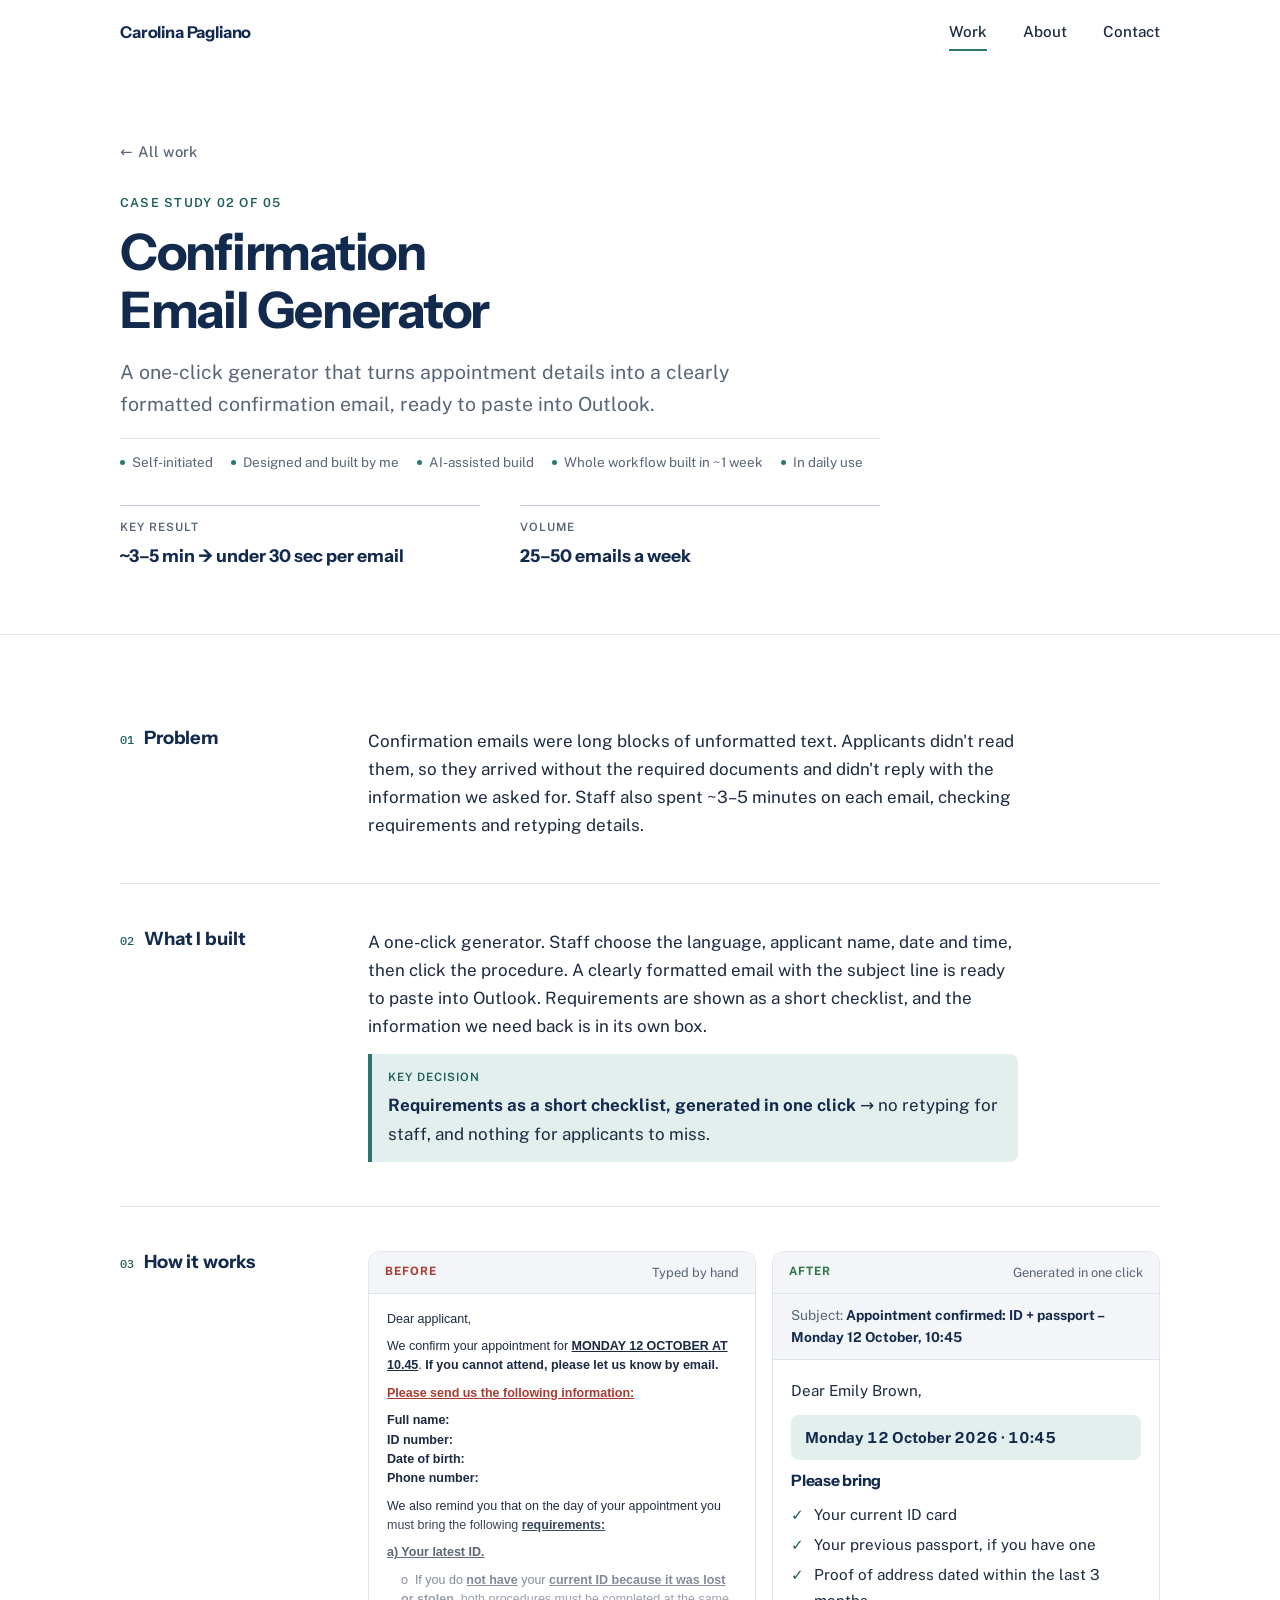
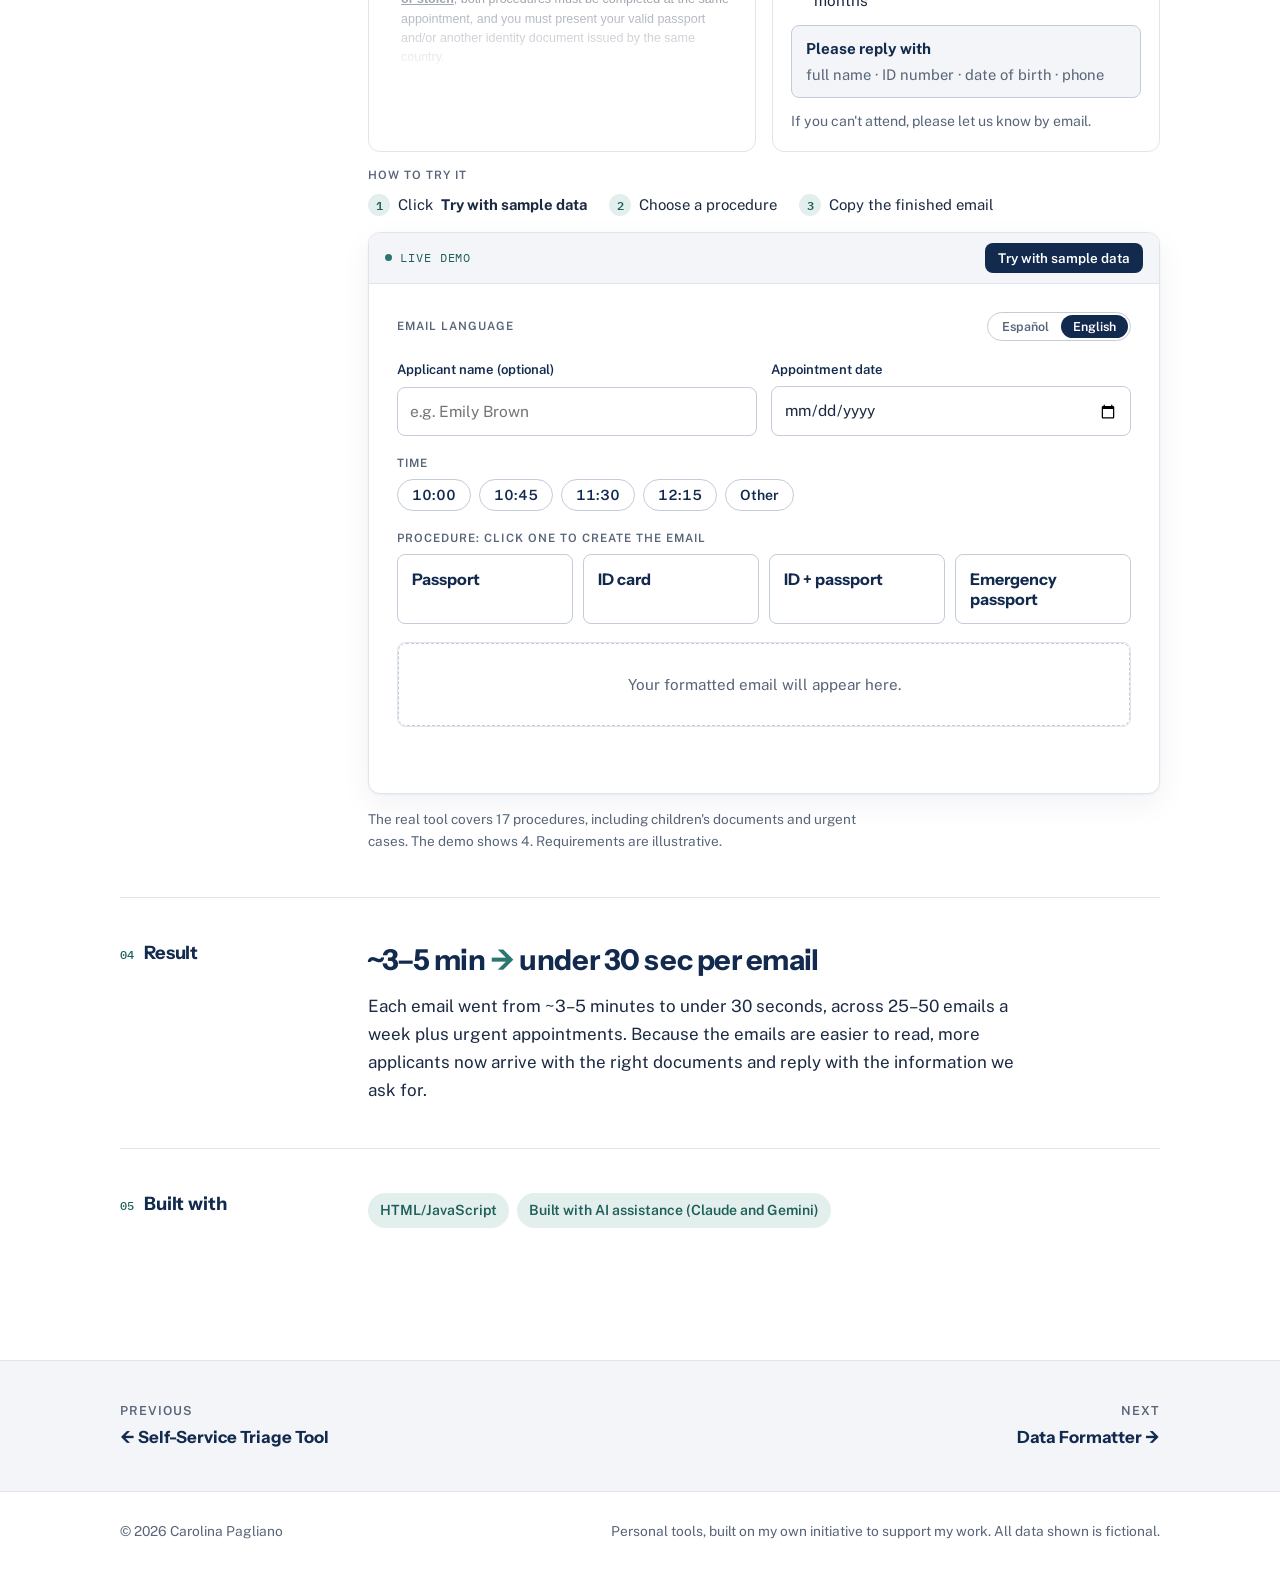
==== email-generator.html @ 5beaf4c2 "Add files via upload" ====
<!doctype html>
<html lang="en-GB">
<head>
<meta charset="utf-8">
<meta name="viewport" content="width=device-width, initial-scale=1, viewport-fit=cover">
<title>Confirmation Email Generator · Carolina Pagliano</title>
<meta name="description" content="A one-click generator that turns appointment details into a clearly formatted confirmation email, ready to paste into Outlook.">
<meta property="og:type" content="website">
<meta property="og:title" content="Confirmation Email Generator · Carolina Pagliano">
<meta property="og:description" content="A one-click generator that turns appointment details into a clearly formatted confirmation email, ready to paste into Outlook.">
<meta property="og:image" content="https://caritopagliano.github.io/images/og-banner.png">
<meta property="og:image:width" content="1200">
<meta property="og:image:height" content="630">
<meta property="og:url" content="https://caritopagliano.github.io/email-generator.html">
<meta name="twitter:card" content="summary_large_image">
<meta name="twitter:title" content="Confirmation Email Generator · Carolina Pagliano">
<meta name="twitter:description" content="A one-click generator that turns appointment details into a clearly formatted confirmation email, ready to paste into Outlook.">
<meta name="twitter:image" content="https://caritopagliano.github.io/images/og-banner.png">
<link rel="icon" type="image/png" href="images/favicon.png">
<link rel="apple-touch-icon" href="images/favicon.png">
<link rel="preconnect" href="https://fonts.googleapis.com">
<link rel="preconnect" href="https://fonts.gstatic.com" crossorigin>
<link rel="stylesheet" href="https://fonts.googleapis.com/css2?family=IBM+Plex+Mono:wght@400;500&family=Instrument+Sans:wght@500;600;700&family=Public+Sans:ital,wght@0,400;0,500;0,600;1,400&display=swap">
<link rel="stylesheet" href="styles.css">
</head>
<body data-page="case">
<a class="skip-link" href="#main">Skip to content</a>
<header class="site-header">
  <div class="wrap nav">
    <a class="brand" href="index.html#top"><span class="brand-full">Carolina Pagliano</span><span class="brand-short">C<span class="brand-mark">.</span>P</span></a>
    <nav class="nav-links" aria-label="Main">
      <a href="index.html#work" aria-current="page">Work</a>
      <a href="index.html#about">About</a>
      <a href="index.html#contact">Contact</a>
    </nav>
  </div>
</header>

<main id="main">
  <section class="cs-hero">
    <div class="wrap">
      <a class="back" href="index.html#work"><span aria-hidden="true">←</span> All work</a>
      <p class="eyebrow">Case study 02 of 05</p>
      <h1>Confirmation Email Generator</h1>
      <p class="lede">A one-click generator that turns appointment details into a clearly formatted confirmation email, ready to paste into Outlook.</p>
      <ul class="role-strip" aria-label="My role"><li>Self-initiated</li><li>Designed and built by me</li><li>AI-assisted build</li><li>Whole workflow built in ~1 week</li><li>In daily use</li></ul>
      <dl class="cs-meta">
        <div><dt>Key result</dt><dd>~3–5 min → under 30 sec per email</dd></div>
        <div><dt>Volume</dt><dd>25–50 emails a week</dd></div>
      </dl>
    </div>
  </section>

  <div class="wrap cs-body">
    <section class="cs-block">
      <h2><span class="n">01</span>Problem</h2>
      <div class="cs-content">
        <p>Confirmation emails were long blocks of unformatted text. Applicants didn't read them, so they arrived without the required documents and didn't reply with the information we asked for. Staff also spent ~3–5 minutes on each email, checking requirements and retyping details.</p>
      </div>
    </section>

    <section class="cs-block">
      <h2><span class="n">02</span>What I built</h2>
      <div class="cs-content">
        <p>A one-click generator. Staff choose the language, applicant name, date and time, then click the procedure. A clearly formatted email with the subject line is ready to paste into Outlook. Requirements are shown as a short checklist, and the information we need back is in its own box.</p>
        <div class="decision"><span class="decision-label">Key decision</span><p><strong>Requirements as a short checklist, generated in one click</strong> → no retyping for staff, and nothing for applicants to miss.</p></div>
      </div>
    </section>

    <section class="cs-block">
      <h2><span class="n">03</span>How it works</h2>
      <div class="cs-content">
        <div class="ba-grid" aria-label="Before and after comparison">
          <div class="ba ba-before">
            <div class="ba-head"><strong>Before</strong><span>Typed by hand</span></div>
            <div class="old-mail" aria-label="Example of the old email format">
              <p>Dear applicant,</p>
              <p>We confirm your appointment for <b><u>MONDAY 12 OCTOBER AT 10.45</u></b>. <b>If you cannot attend, please let us know by email.</b></p>
              <p class="red">Please send us the following information:</p>
              <p><b>Full name:</b><br><b>ID number:</b><br><b>Date of birth:</b><br><b>Phone number:</b></p>
              <p>We also remind you that on the day of your appointment you must bring the following <b><u>requirements:</u></b></p>
              <p><b><u>a) Your latest ID.</u></b></p>
              <p class="sub">o&nbsp; If you do <b><u>not have</u></b> your <b><u>current ID because it was lost or stolen</u></b>, both procedures must be completed at the same appointment, and you must present your valid passport and/or another identity document issued by the same country.</p>
              <p class="sub">o&nbsp; If you live in this area and your ID shows an address in another country, a <b>change of address</b> must also be completed on the same day, which requires proof of address dated within the last three months in your full name, such as a utility bill, bank statement or council tax letter.</p>
              <p><b><u>b) Your birth certificate</u></b>, original, in good condition and with all pages, together with any previous documents you may hold.</p>
            </div>
          </div>
          <div class="ba ba-after">
            <div class="ba-head"><strong>After</strong><span>Generated in one click</span></div>
            <div class="mail-subject">Subject: <strong>Appointment confirmed: ID + passport – Monday 12 October, 10:45</strong></div>
            <div class="mail-paper">
              <p>Dear Emily Brown,</p>
              <div class="mail-when">Monday 12 October 2026 · 10:45</div>
              <h4>Please bring</h4>
              <ul class="mail-check"><li>Your current ID card</li><li>Your previous passport, if you have one</li><li>Proof of address dated within the last 3 months</li></ul>
              <div class="mail-reply"><strong>Please reply with</strong><span>full name · ID number · date of birth · phone</span></div>
              <p class="mail-note">If you can't attend, please let us know by email.</p>
            </div>
          </div>
        </div>

        <div class="try">
          <span class="step-label">How to try it</span>
          <ol class="try-steps">
            <li>Click <strong>Try with sample data</strong></li>
            <li>Choose a procedure</li>
            <li>Copy the finished email</li>
          </ol>
        </div>
        <div class="demo">
          <div class="demo-bar">
            <span class="demo-tag">Live demo</span>
            <div class="demo-bar-actions">
              <button type="button" class="btn btn-primary btn-small pulse" id="eg-sample">Try with sample data</button>
              <button type="button" class="btn btn-secondary btn-small" id="eg-reset" hidden>Start over</button>
            </div>
          </div>
          <div class="demo-body">
            <div class="demo-top">
              <span class="step-label">Email language</span>
              <div class="seg" role="group" aria-label="Email language">
                <button type="button" data-lang="es" aria-pressed="false">Español</button>
                <button type="button" data-lang="en" aria-pressed="true">English</button>
              </div>
            </div>
            <div class="eg-grid">
              <div class="field"><label for="eg-name">Applicant name (optional)</label><input id="eg-name" type="text" autocomplete="off" placeholder="e.g. Emily Brown"></div>
              <div class="field"><label for="eg-date">Appointment date</label><input id="eg-date" type="date"></div>
            </div>
            <div class="field">
              <span class="step-label" id="eg-time-label">Time</span>
              <div class="chip-btns" role="group" aria-labelledby="eg-time-label" id="eg-times">
                <button type="button" class="chip-btn" data-time="10:00" aria-pressed="false">10:00</button>
                <button type="button" class="chip-btn" data-time="10:45" aria-pressed="false">10:45</button>
                <button type="button" class="chip-btn" data-time="11:30" aria-pressed="false">11:30</button>
                <button type="button" class="chip-btn" data-time="12:15" aria-pressed="false">12:15</button>
                <button type="button" class="chip-btn" data-time="other" aria-pressed="false">Other</button>
                <span class="time-other" id="eg-other-wrap" hidden><label class="visually-hidden" for="eg-other">Other time</label><input class="chip-btn" id="eg-other" type="time"></span>
              </div>
            </div>
            <div class="field">
              <span class="step-label">Procedure: click one to create the email</span>
              <div class="proc-grid" id="eg-procs"></div>
            </div>
            <div class="preview" id="eg-preview"></div>
            <p class="msg" id="eg-msg" aria-live="polite"></p>
          </div>
        </div>
        <p class="demo-note">The real tool covers 17 procedures, including children's documents and urgent cases. The demo shows 4. Requirements are illustrative.</p>
      </div>
    </section>

    <section class="cs-block">
      <h2><span class="n">04</span>Result</h2>
      <div class="cs-content">
        <p class="result-callout">~3–5 min <span class="arrow">→</span> under 30 sec per email</p>
        <p>Each email went from ~3–5 minutes to under 30 seconds, across 25–50 emails a week plus urgent appointments. Because the emails are easier to read, more applicants now arrive with the right documents and reply with the information we ask for.</p>
      </div>
    </section>

    <section class="cs-block">
      <h2><span class="n">05</span>Built with</h2>
      <div class="cs-content">
        <ul class="chips"><li class="chip">HTML/JavaScript</li><li class="chip">Built with AI assistance (Claude and Gemini)</li></ul>
      </div>
    </section>
  </div>
</main>

<nav class="cs-pager" aria-label="Case studies">
  <div class="wrap">
    <a class="prev" href="triage.html"><span>Previous</span><strong>← Self-Service Triage Tool</strong></a>
    <a class="next" href="formatter.html"><span>Next</span><strong>Data Formatter →</strong></a>
  </div>
</nav>

<footer class="site-footer">
  <div class="wrap">
    <span>© <span id="year">2026</span> Carolina Pagliano</span>
    <span>Personal tools, built on my own initiative to support my work. All data shown is fictional.</span>
  </div>
</footer>

<script src="site.js"></script>
<script>
(function () {
  // All requirements are illustrative.
  var TEXT = {
    en: {
      locale: 'en-GB', copy: 'Copy email', copied: 'Copied ✓', subjectLabel: 'Subject',
      subject: 'Appointment confirmed', dear: 'Dear', applicant: 'applicant', comma: ',',
      confirmed: 'Your appointment is confirmed:', bring: 'Please bring',
      reply: 'Please reply with', replyItems: 'full name · ID number · date of birth · phone',
      cant: "If you can't attend, please let us know by email.",
      sign: 'Kind regards,\nDocument Services Team', time: '[choose a time]', date: '[choose a date]',
      procs: {
        passport: { name: 'Passport', reqs: ['Your current ID card', 'Your previous passport, if you have one', 'This email, printed or on your phone'] },
        id: { name: 'ID card', reqs: ['Your current ID card, or your birth certificate if this is your first ID', 'Proof of address dated within the last 3 months', 'This email, printed or on your phone'] },
        both: { name: 'ID + passport', reqs: ['Your current ID card', 'Your previous passport, if you have one', 'Proof of address dated within the last 3 months', 'This email, printed or on your phone'] },
        emergency: { name: 'Emergency passport', reqs: ['Proof of travel, such as a flight booking', 'Your ID card or any other photo ID', 'A loss or theft report, if your passport was lost or stolen', 'This email, printed or on your phone'] }
      }
    },
    es: {
      locale: 'es-ES', copy: 'Copiar correo', copied: 'Copiado ✓', subjectLabel: 'Asunto',
      subject: 'Turno confirmado', dear: 'Estimado/a', applicant: 'solicitante', comma: ':',
      confirmed: 'Su turno está confirmado:', bring: 'Por favor, traiga',
      reply: 'Por favor, responda con', replyItems: 'nombre completo · número de documento · fecha de nacimiento · teléfono',
      cant: 'Si no puede asistir, avísenos por correo electrónico.',
      sign: 'Saludos cordiales,\nEquipo de Documentación', time: '[elija una hora]', date: '[elija una fecha]',
      procs: {
        passport: { name: 'Pasaporte', reqs: ['Su tarjeta de identidad actual', 'Su pasaporte anterior, si lo tiene', 'Este correo, impreso o en el teléfono'] },
        id: { name: 'Tarjeta de identidad', reqs: ['Su tarjeta de identidad actual, o su partida de nacimiento si es su primer documento', 'Un comprobante de domicilio de los últimos 3 meses', 'Este correo, impreso o en el teléfono'] },
        both: { name: 'Tarjeta de identidad + pasaporte', reqs: ['Su tarjeta de identidad actual', 'Su pasaporte anterior, si lo tiene', 'Un comprobante de domicilio de los últimos 3 meses', 'Este correo, impreso o en el teléfono'] },
        emergency: { name: 'Pasaporte de emergencia', reqs: ['Un comprobante de viaje, como la reserva del vuelo', 'Su tarjeta de identidad u otro documento con foto', 'Una denuncia de pérdida o robo, si su pasaporte se perdió o fue robado', 'Este correo, impreso o en el teléfono'] }
      }
    }
  };
  var ORDER = ['passport', 'id', 'both', 'emergency'];

  var state = { lang: 'en', time: null, proc: null };
  function $(id) { return document.getElementById(id); }
  var nameEl = $('eg-name'), dateEl = $('eg-date'), otherWrap = $('eg-other-wrap'), otherEl = $('eg-other');
  var procsEl = $('eg-procs'), preview = $('eg-preview'), msg = $('eg-msg');
  var sampleBtn = $('eg-sample'), resetBtn = $('eg-reset');

  function esc(s) { return String(s).replace(/[&<>"]/g, function (c) { return { '&': '&amp;', '<': '&lt;', '>': '&gt;', '"': '&quot;' }[c]; }); }
  function cap(s) { return s.charAt(0).toUpperCase() + s.slice(1); }
  function nextWeekday() {
    var d = new Date();
    d.setDate(d.getDate() + 7);
    while (d.getDay() === 0 || d.getDay() === 6) d.setDate(d.getDate() + 1);
    return d.getFullYear() + '-' + String(d.getMonth() + 1).padStart(2, '0') + '-' + String(d.getDate()).padStart(2, '0');
  }

  function parts() {
    var t = TEXT[state.lang];
    var p = t.procs[state.proc];
    var name = nameEl.value.trim().replace(/\s+/g, ' ') || t.applicant;
    var dt = dateEl.value ? new Date(dateEl.value + 'T12:00:00') : null;
    var okDate = dt && !isNaN(dt);
    var time = state.time === 'other' ? otherEl.value : state.time;
    return {
      t: t, p: p, name: name,
      shortDate: okDate ? cap(dt.toLocaleDateString(t.locale, { weekday: 'long', day: 'numeric', month: 'long' })) : null,
      longDate: okDate ? cap(dt.toLocaleDateString(t.locale, { weekday: 'long', day: 'numeric', month: 'long', year: 'numeric' })) : null,
      time: time || null
    };
  }
  // Missing values: highlighted in the preview, plain text in the copy
  function val(v, placeholder, html) { return v ? (html ? esc(v) : v) : (html ? '<mark class="ph-mark">' + esc(placeholder) + '</mark>' : placeholder); }

  function renderProcs() {
    var t = TEXT[state.lang];
    procsEl.innerHTML = ORDER.map(function (k) {
      return '<button type="button" class="proc-btn' + (k === state.proc ? ' is-active' : '') + '" data-proc="' + k + '" aria-pressed="' + (k === state.proc) + '">' +
        '<strong>' + esc(t.procs[k].name) + '</strong></button>';
    }).join('');
  }

  function renderPreview() {
    if (!state.proc) {
      preview.innerHTML = '<div class="empty-state">Your formatted email will appear here.</div>';
      preview.classList.add('is-empty');
      return;
    }
    preview.classList.remove('is-empty');
    var x = parts(), t = x.t;
    preview.innerHTML =
      '<div class="mail-subject toolbar"><span>' + t.subjectLabel + ': <strong>' + esc(t.subject + ': ' + x.p.name + ' – ') + val(x.shortDate, t.date, true) + ', ' + val(x.time, t.time, true) + '</strong></span>' +
        '<button type="button" class="btn btn-primary btn-small" id="eg-copy">' + esc(t.copy) + '</button></div>' +
      '<div class="mail-paper">' +
        '<p>' + esc(t.dear + ' ' + x.name + t.comma) + '</p>' +
        '<p>' + esc(t.confirmed) + '</p>' +
        '<div class="mail-when">' + val(x.longDate, t.date, true) + ' · ' + val(x.time, t.time, true) + '</div>' +
        '<h4>' + esc(t.bring) + '</h4>' +
        '<ul class="mail-check">' + x.p.reqs.map(function (r) { return '<li>' + esc(r) + '</li>'; }).join('') + '</ul>' +
        '<div class="mail-reply"><strong>' + esc(t.reply) + '</strong><span>' + esc(t.replyItems) + '</span></div>' +
        '<p class="mail-note">' + esc(t.cant) + '</p>' +
        '<p class="mail-sign">' + esc(t.sign) + '</p>' +
      '</div>';
  }

  // Formatted version for pasting into Outlook (inline styles), plus a plain-text fallback
  function emailHtml() {
    var x = parts(), t = x.t;
    var when = val(x.longDate, t.date) + ' · ' + val(x.time, t.time);
    return '<div style="font-family:Calibri,Arial,sans-serif;font-size:11pt;color:#1b2a42">' +
      '<p><b>' + t.subjectLabel + ':</b> ' + esc(t.subject + ': ' + x.p.name + ' – ' + val(x.shortDate, t.date) + ', ' + val(x.time, t.time)) + '</p>' +
      '<p>' + esc(t.dear + ' ' + x.name + t.comma) + '</p><p>' + esc(t.confirmed) + '</p>' +
      '<p style="background:#e3efed;padding:8px 12px;font-weight:bold;font-size:12pt">' + esc(when) + '</p>' +
      '<p style="font-weight:bold;margin-bottom:4px">' + esc(t.bring) + '</p>' +
      '<ul style="margin-top:0">' + x.p.reqs.map(function (r) { return '<li>' + esc(r) + '</li>'; }).join('') + '</ul>' +
      '<p style="border:1px solid #c3ccd8;background:#f3f5f8;padding:8px 12px"><b>' + esc(t.reply) + ':</b><br>' + esc(t.replyItems) + '</p>' +
      '<p style="color:#586579">' + esc(t.cant) + '</p>' +
      '<p>' + esc(t.sign).replace('\n', '<br>') + '</p></div>';
  }
  function emailText() {
    var x = parts(), t = x.t;
    return t.subjectLabel + ': ' + t.subject + ': ' + x.p.name + ' – ' + val(x.shortDate, t.date) + ', ' + val(x.time, t.time) + '\n\n' +
      t.dear + ' ' + x.name + t.comma + '\n\n' + t.confirmed + '\n' + val(x.longDate, t.date) + ' · ' + val(x.time, t.time) + '\n\n' +
      t.bring + ':\n' + x.p.reqs.map(function (r) { return '- ' + r; }).join('\n') + '\n\n' +
      t.reply + ': ' + t.replyItems + '\n\n' + t.cant + '\n\n' + t.sign;
  }

  function copyEmail(btn) {
    var t = TEXT[state.lang];
    btn.dataset.label = t.copy;
    function done() {
      btn.textContent = t.copied;
      clearTimeout(btn._t);
      btn._t = setTimeout(function () { btn.textContent = t.copy; }, 2000);
    }
    var text = emailText();
    if (window.ClipboardItem && navigator.clipboard && navigator.clipboard.write) {
      var item = new ClipboardItem({
        'text/html': new Blob([emailHtml()], { type: 'text/html' }),
        'text/plain': new Blob([text], { type: 'text/plain' })
      });
      navigator.clipboard.write([item]).then(done, function () { window.copyText(text, btn, t.copied); });
    } else {
      window.copyText(text, btn, t.copied);
    }
    msg.textContent = 'Email copied. Paste it into a new email in Outlook.';
  }

  function changed() {
    var dirty = !!(nameEl.value || dateEl.value || state.time || state.proc);
    resetBtn.hidden = !dirty;
  }

  function stopPulse() { sampleBtn.classList.remove('pulse'); }

  procsEl.addEventListener('click', function (e) {
    var b = e.target.closest('.proc-btn');
    if (!b) return;
    state.proc = b.dataset.proc;
    renderProcs();
    renderPreview();
    window.flash(preview);
    var missing = !dateEl.value || !(state.time === 'other' ? otherEl.value : state.time);
    msg.textContent = 'Email created for ' + TEXT.en.procs[state.proc].name + '.' +
      (missing ? ' Choose a date and time to fill the highlighted gaps.' : ' Click Copy email to paste it into Outlook.');
    changed();
  });

  preview.addEventListener('click', function (e) {
    if (e.target.id === 'eg-copy') copyEmail(e.target);
  });

  $('eg-times').addEventListener('click', function (e) {
    var b = e.target.closest('[data-time]');
    if (!b) return;
    state.time = b.dataset.time;
    document.querySelectorAll('[data-time]').forEach(function (x) { x.setAttribute('aria-pressed', String(x === b)); });
    otherWrap.hidden = state.time !== 'other';
    if (state.time === 'other') otherEl.focus();
    renderPreview();
    changed();
  });

  document.querySelectorAll('[data-lang]').forEach(function (b) {
    b.addEventListener('click', function () {
      state.lang = b.dataset.lang;
      document.querySelectorAll('[data-lang]').forEach(function (x) { x.setAttribute('aria-pressed', String(x === b)); });
      preview.setAttribute('lang', state.lang === 'es' ? 'es' : 'en-GB');
      renderProcs();
      renderPreview();
      if (state.proc) window.flash(preview);
    });
  });

  [nameEl, dateEl, otherEl].forEach(function (el) { el.addEventListener('input', function () { renderPreview(); changed(); }); });

  sampleBtn.addEventListener('click', function () {
    stopPulse();
    nameEl.value = 'Emily Brown';
    dateEl.value = nextWeekday();
    state.time = '10:45';
    otherWrap.hidden = true;
    document.querySelectorAll('[data-time]').forEach(function (x) { x.setAttribute('aria-pressed', String(x.dataset.time === '10:45')); });
    state.proc = 'both';
    renderProcs();
    renderPreview();
    window.flash(preview);
    msg.textContent = 'Sample loaded: Emily Brown, ID + passport. Try another procedure, or click Copy email.';
    changed();
  });

  resetBtn.addEventListener('click', function () {
    nameEl.value = '';
    dateEl.value = '';
    otherEl.value = '';
    otherWrap.hidden = true;
    state.time = null;
    state.proc = null;
    document.querySelectorAll('[data-time]').forEach(function (x) { x.setAttribute('aria-pressed', 'false'); });
    renderProcs();
    renderPreview();
    msg.textContent = 'Cleared. Click Try with sample data to start again.';
    changed();
    sampleBtn.focus();
  });

  renderProcs();
  renderPreview();
})();
</script>
</body>
</html>
---- styles.css ----
/* Layout: one centred column (max 1120px), left-aligned type, sections alternate white and soft-grey bands;
   case studies use a narrow label column beside a content column. */
:root {
  --navy: #132a4f;
  --ink: #1b2a42;
  --muted: #586579;
  --bg: #ffffff;
  --bg-soft: #f3f5f8;
  --surface: #ffffff;
  --line: #e0e5ec;
  --line-strong: #c3ccd8;
  --teal: #2b7671;
  --teal-strong: #1f5f5b;
  --teal-soft: #e3efed;
  --heading: #132a4f;
  --header-bg: rgba(255, 255, 255, 0.9);
  --ph-stripe: #e4e8ee;
  --btn-bg: #132a4f;
  --btn-fg: #ffffff;
  --btn-hover: #0b1c38;
  --band-bg: #132a4f;
  --band-fg: #ffffff;
  --band-muted: #bcc7d8;
  --band-line: rgba(255, 255, 255, 0.2);
  --band-btn-bg: #ffffff;
  --band-btn-fg: #132a4f;
  --ok: #2c7548;
  --ok-soft: #e3f1e8;
  --warn: #93600f;
  --warn-soft: #faefd9;
  --bad: #a83a30;
  --bad-soft: #f8e2df;
  --shadow-c: 19 42 79;
  --shadow: 0 1px 2px rgb(var(--shadow-c) / 0.05), 0 10px 30px rgb(var(--shadow-c) / 0.06);
  --shadow-hover: 0 2px 4px rgb(var(--shadow-c) / 0.07), 0 18px 40px rgb(var(--shadow-c) / 0.12);

  --font-display: "Instrument Sans", "Segoe UI", system-ui, -apple-system, sans-serif;
  --font-body: "Public Sans", "Segoe UI", system-ui, -apple-system, sans-serif;
  --font-mono: "IBM Plex Mono", ui-monospace, "Cascadia Mono", Consolas, monospace;

  --radius: 12px;
  --radius-sm: 8px;
  --maxw: 1120px;
  --gutter: clamp(16px, 4vw, 40px);
  --header-h: 64px;
}

@media (prefers-color-scheme: dark) {
  :root:not([data-theme="light"]) {
    --navy: #0d1626;
    --ink: #dfe6ef;
    --muted: #9ba8bb;
    --bg: #0d1626;
    --bg-soft: #111d31;
    --surface: #15233a;
    --line: #24344d;
    --line-strong: #364963;
    --teal: #62b1a9;
    --teal-strong: #80c6be;
    --teal-soft: #163230;
    --heading: #f1f4f9;
    --header-bg: rgba(13, 22, 38, 0.88);
    --ph-stripe: #1b2a42;
    --btn-bg: #e6ecf3;
    --btn-fg: #0d1626;
    --btn-hover: #ffffff;
    --band-bg: #15233a;
    --band-fg: #f1f4f9;
    --band-muted: #a7b3c5;
    --band-line: rgba(255, 255, 255, 0.16);
    --band-btn-bg: #f1f4f9;
    --band-btn-fg: #0d1626;
    --ok: #63c48a;
    --ok-soft: #163326;
    --warn: #e3a94f;
    --warn-soft: #382a13;
    --bad: #ee8378;
    --bad-soft: #3b1c19;
    --shadow-c: 0 0 0;
    color-scheme: dark;
  }
}
:root[data-theme="dark"] {
  --navy: #0d1626;
  --ink: #dfe6ef;
  --muted: #9ba8bb;
  --bg: #0d1626;
  --bg-soft: #111d31;
  --surface: #15233a;
  --line: #24344d;
  --line-strong: #364963;
  --teal: #62b1a9;
  --teal-strong: #80c6be;
  --teal-soft: #163230;
  --heading: #f1f4f9;
  --header-bg: rgba(13, 22, 38, 0.88);
  --ph-stripe: #1b2a42;
  --btn-bg: #e6ecf3;
  --btn-fg: #0d1626;
  --btn-hover: #ffffff;
  --band-bg: #15233a;
  --band-fg: #f1f4f9;
  --band-muted: #a7b3c5;
  --band-line: rgba(255, 255, 255, 0.16);
  --band-btn-bg: #f1f4f9;
  --band-btn-fg: #0d1626;
  --ok: #63c48a;
  --ok-soft: #163326;
  --warn: #e3a94f;
  --warn-soft: #382a13;
  --bad: #ee8378;
  --bad-soft: #3b1c19;
  --shadow-c: 0 0 0;
  color-scheme: dark;
}

/* ---------- Base ---------- */
*, *::before, *::after { box-sizing: border-box; }
[hidden] { display: none !important; }
html { scroll-behavior: smooth; scroll-padding-top: calc(var(--header-h) + 16px); }
body {
  margin: 0;
  background: var(--bg);
  color: var(--ink);
  font-family: var(--font-body);
  font-size: 1.0625rem;
  line-height: 1.65;
  -webkit-font-smoothing: antialiased;
  text-rendering: optimizeLegibility;
}
img { max-width: 100%; display: block; }
h1, h2, h3, h4 {
  font-family: var(--font-display);
  color: var(--heading);
  font-weight: 700;
  line-height: 1.15;
  letter-spacing: -0.015em;
  text-wrap: balance;
  margin: 0;
}
p { margin: 0; }
a { color: var(--teal-strong); }
:focus-visible { outline: 2px solid var(--teal); outline-offset: 3px; border-radius: 4px; }
.wrap { max-width: var(--maxw); margin-inline: auto; padding-inline: var(--gutter); }
.visually-hidden {
  position: absolute; width: 1px; height: 1px; overflow: hidden;
  clip: rect(0 0 0 0); white-space: nowrap;
}
.skip-link {
  position: absolute; left: 16px; top: -48px; z-index: 100;
  background: var(--btn-bg); color: var(--btn-fg); padding: 8px 14px; border-radius: var(--radius-sm);
  text-decoration: none; font-weight: 600;
}
.skip-link:focus { top: 12px; }

/* ---------- Header ---------- */
.site-header {
  position: sticky;
  top: env(safe-area-inset-top, 0px);
  z-index: 50;
  background: var(--header-bg);
  backdrop-filter: saturate(160%) blur(10px);
  -webkit-backdrop-filter: saturate(160%) blur(10px);
  border-bottom: 1px solid transparent;
  transition: border-color 0.25s ease;
}
.site-header.is-scrolled { border-bottom-color: var(--line); }
.nav { display: flex; align-items: center; justify-content: space-between; gap: 16px; height: var(--header-h); }
.brand {
  font-family: var(--font-display); font-weight: 700; font-size: 1.02rem;
  color: var(--heading); text-decoration: none; letter-spacing: -0.01em; white-space: nowrap;
}
.brand-mark { color: var(--teal); }
.nav-links { display: flex; gap: clamp(16px, 3.5vw, 36px); }
.nav-links a {
  position: relative; padding: 6px 0; color: var(--ink); text-decoration: none;
  font-size: 0.95rem; font-weight: 500;
}
.nav-links a::after {
  content: ""; position: absolute; left: 0; right: 0; bottom: 0; height: 2px;
  background: var(--teal); transform: scaleX(0); transform-origin: left; transition: transform 0.25s ease;
}
.nav-links a:hover::after, .nav-links a[aria-current="page"]::after { transform: scaleX(1); }
@media (max-width: 400px) { .brand-full { display: none; } }
@media (min-width: 401px) { .brand-short { display: none; } }

/* ---------- Buttons ---------- */
.btn {
  display: inline-flex; align-items: center; justify-content: center; gap: 8px;
  padding: 12px 20px; border-radius: var(--radius-sm); border: 1.5px solid transparent;
  font: 600 0.97rem/1.2 var(--font-body); text-decoration: none; cursor: pointer;
  transition: background-color 0.2s ease, border-color 0.2s ease, color 0.2s ease, transform 0.2s ease;
}
.btn:hover { transform: translateY(-1px); }
.btn-primary { background: var(--btn-bg); color: var(--btn-fg); }
.btn-primary:hover { background: var(--btn-hover); }
.btn-secondary { background: transparent; color: var(--heading); border-color: var(--line-strong); }
.btn-secondary:hover { border-color: var(--heading); }
.btn-small { padding: 8px 14px; font-size: 0.88rem; }
.btn[disabled] { opacity: 0.45; cursor: not-allowed; transform: none; }

/* ---------- Sections ---------- */
.section { padding-block: clamp(64px, 9vw, 112px); }
.section--soft { background: var(--bg-soft); }
.section-head { max-width: 700px; margin-bottom: clamp(32px, 5vw, 48px); display: grid; gap: 14px; }
.eyebrow {
  font-size: 0.78rem; font-weight: 600; letter-spacing: 0.1em; text-transform: uppercase;
  color: var(--teal-strong);
}
.section-head h2 { font-size: clamp(1.7rem, 1.25rem + 1.7vw, 2.4rem); }
.intro { color: var(--muted); font-size: 1.125rem; max-width: 62ch; }

/* ---------- Hero ---------- */
.hero { padding-block: clamp(56px, 10vw, 120px) clamp(48px, 7vw, 88px); }
.hero h1 {
  font-size: clamp(2.1rem, 1.15rem + 3.7vw, 3.65rem);
  line-height: 1.07; letter-spacing: -0.028em; max-width: 21ch; margin-top: 18px;
}
.hero-sub { margin-top: 24px; font-size: clamp(1.05rem, 1rem + 0.35vw, 1.22rem); color: var(--muted); max-width: 60ch; }
.hero-actions { display: flex; flex-wrap: wrap; gap: 12px; margin-top: 32px; }
.stats {
  list-style: none; padding: 0; margin: clamp(48px, 7vw, 76px) 0 0;
  display: grid; grid-template-columns: repeat(2, minmax(0, 1fr)); gap: 28px 24px;
}
@media (min-width: 860px) { .stats { grid-template-columns: repeat(4, minmax(0, 1fr)); gap: 32px; } }
.stat { border-top: 1px solid var(--line-strong); padding-top: 16px; display: grid; gap: 4px; min-width: 0; }
.stat-value {
  font-family: var(--font-display); font-weight: 700; color: var(--heading);
  font-size: clamp(1.3rem, 1.05rem + 1vw, 1.8rem); letter-spacing: -0.015em; line-height: 1.2;
  font-variant-numeric: tabular-nums;
}
.stat-value .arrow { color: var(--teal); font-weight: 600; }
.stat-label { color: var(--muted); font-size: 0.93rem; line-height: 1.45; }

/* ---------- Flow diagram (homepage) ---------- */
.flow {
  background: var(--surface); border: 1px solid var(--line); border-radius: var(--radius);
  padding: clamp(20px, 3.2vw, 36px); margin-bottom: clamp(40px, 6vw, 64px);
}
.flow-title { font-size: 0.78rem; font-weight: 600; letter-spacing: 0.1em; text-transform: uppercase; color: var(--muted); margin-bottom: 20px; }
.flow-steps { list-style: none; margin: 0; padding: 0; display: grid; grid-template-columns: 1fr; gap: 30px; }
.flow-step { position: relative; }
.flow-step:not(:last-child)::after {
  content: "\2193"; position: absolute; left: 50%; bottom: -27px; transform: translateX(-50%);
  color: var(--teal); font-weight: 600; font-size: 1.1rem; line-height: 1;
}
.flow-step a, .flow-sop a {
  display: flex; flex-direction: column; gap: 4px; height: 100%;
  padding: 16px 18px; border: 1px solid var(--line-strong); border-radius: var(--radius-sm);
  background: var(--bg); color: inherit; text-decoration: none;
  transition: border-color 0.2s ease, box-shadow 0.2s ease, transform 0.2s ease;
}
.flow-step a:hover, .flow-sop a:hover { border-color: var(--teal); box-shadow: var(--shadow); transform: translateY(-2px); }
.flow-num { font-family: var(--font-mono); font-size: 0.74rem; color: var(--teal-strong); letter-spacing: 0.04em; }
.flow-name { font-family: var(--font-display); font-weight: 700; color: var(--heading); font-size: 1.06rem; }
.flow-desc { color: var(--muted); font-size: 0.88rem; line-height: 1.45; }
.flow-tie { display: none; }
.flow-sop { margin-top: 18px; }
.flow-sop a { border-style: dashed; border-color: var(--teal); background: var(--teal-soft); text-align: left; }
@media (min-width: 860px) {
  .flow-steps { grid-template-columns: repeat(4, minmax(0, 1fr)); gap: 36px; }
  .flow-step:not(:last-child)::after { content: "\2192"; left: auto; right: -26px; bottom: auto; top: 50%; transform: translateY(-50%); }
  .flow-tie {
    display: block; position: relative; height: 22px; margin: 0 calc(12.5% - 14px);
    border: 1.5px solid var(--line-strong); border-top: 0; border-radius: 0 0 10px 10px;
  }
  .flow-tie::after {
    content: ""; position: absolute; left: 50%; top: 100%; height: 20px; border-left: 1.5px solid var(--line-strong);
  }
  .flow-sop { margin: 20px auto 0; max-width: 540px; }
  .flow-sop a { text-align: center; align-items: center; }
}

/* ---------- Case study cards ---------- */
.cards { display: grid; grid-template-columns: 1fr; gap: 24px; }
@media (min-width: 640px) {
  .cards { grid-template-columns: repeat(2, minmax(0, 1fr)); }
  .cards > .card:nth-child(5) { grid-column: 1 / -1; }
}
@media (min-width: 980px) {
  .cards { grid-template-columns: repeat(6, minmax(0, 1fr)); }
  .cards > .card { grid-column: span 2; }
  .cards > .card:nth-child(-n+2) { grid-column: span 3; }
  .cards > .card:nth-child(5) { grid-column: span 2; }
}
.card {
  position: relative; display: flex; flex-direction: column; min-width: 0;
  background: var(--surface); border: 1px solid var(--line); border-radius: var(--radius); overflow: hidden;
  transition: transform 0.25s ease, box-shadow 0.25s ease, border-color 0.25s ease;
}
.card:hover { transform: translateY(-3px); box-shadow: var(--shadow-hover); border-color: var(--line-strong); }
.card .ph { border: 0; border-bottom: 1px solid var(--line); border-radius: 0; aspect-ratio: 16 / 9; }
.card-body { display: flex; flex-direction: column; gap: 10px; flex: 1; padding: 22px 22px 24px; }
.card h3 { font-size: 1.2rem; }
.card p { color: var(--muted); font-size: 0.97rem; line-height: 1.55; }
.card-metric { margin-top: auto; padding-top: 14px; border-top: 1px solid var(--line); display: grid; gap: 2px; }
.card-metric span { font-size: 0.72rem; font-weight: 600; letter-spacing: 0.09em; text-transform: uppercase; color: var(--muted); }
.card-metric strong { font-family: var(--font-display); color: var(--heading); font-size: 1.08rem; font-variant-numeric: tabular-nums; }
.card-link { font-weight: 600; font-size: 0.95rem; color: var(--teal-strong); text-decoration: none; display: inline-flex; gap: 6px; align-items: center; }
.card-link::after { content: ""; position: absolute; inset: 0; }
.card-link .arrow { transition: transform 0.2s ease; }
.card:hover .card-link .arrow { transform: translateX(4px); }

/* ---------- Placeholders ---------- */
.ph {
  position: relative; display: grid; place-items: center; gap: 12px; align-content: center;
  aspect-ratio: 16 / 9; max-width: 100%; width: 100%;
  border: 1px solid var(--line); border-radius: var(--radius-sm); color: var(--muted);
  background: repeating-linear-gradient(135deg, transparent 0 11px, var(--ph-stripe) 11px 12px), var(--bg-soft);
}
.ph svg { width: 44px; height: 44px; color: var(--teal); }
.ph-label {
  font-family: var(--font-mono); font-size: 0.78rem; text-align: center; max-width: 90%;
  padding: 5px 10px; background: var(--surface); border: 1px solid var(--line); border-radius: 6px;
}

/* ---------- Currently learning ---------- */
.learning { margin-top: clamp(56px, 8vw, 88px); }
.learning-head { display: grid; gap: 6px; margin-bottom: 20px; }
.learning-head h3 { font-size: 1.3rem; }
.learning-head p { color: var(--muted); font-size: 0.97rem; }
.soon-grid { list-style: none; padding: 0; margin: 0; display: grid; grid-template-columns: 1fr; gap: 16px; }
@media (min-width: 720px) { .soon-grid { grid-template-columns: repeat(3, minmax(0, 1fr)); } }
.soon {
  display: flex; justify-content: space-between; align-items: center; gap: 12px;
  padding: 20px; border: 1.5px dashed var(--line-strong); border-radius: var(--radius); color: var(--muted);
}
.soon strong { font-family: var(--font-display); color: var(--heading); font-weight: 600; }
.pill {
  display: inline-block; padding: 3px 10px; border-radius: 999px; font-size: 0.75rem; font-weight: 600;
  background: var(--bg-soft); color: var(--muted); border: 1px solid var(--line); white-space: nowrap;
}

/* ---------- About ---------- */
.about { display: grid; grid-template-columns: 1fr; gap: clamp(32px, 5vw, 64px); align-items: start; }
@media (min-width: 820px) { .about { grid-template-columns: minmax(0, 340px) minmax(0, 1fr); } }
.about .ph { aspect-ratio: 4 / 5; border-radius: var(--radius); max-width: 340px; }
.about-text { display: grid; gap: 18px; min-width: 0; }
.about-text h2 { font-size: clamp(1.7rem, 1.25rem + 1.7vw, 2.4rem); }
.about-text p { max-width: 62ch; }
.badges { list-style: none; padding: 0; margin: 10px 0 0; display: flex; flex-wrap: wrap; gap: 10px; }
.badge {
  display: grid; gap: 2px; padding: 10px 14px; border: 1px solid var(--line); border-radius: var(--radius-sm);
  background: var(--surface); line-height: 1.35;
}
.badge strong { font-size: 0.9rem; font-weight: 600; color: var(--heading); }
.badge span { font-family: var(--font-mono); font-size: 0.76rem; color: var(--muted); }
.badge.is-progress span { color: var(--teal-strong); }

/* ---------- Testimonials ---------- */
.quotes { display: grid; grid-template-columns: 1fr; gap: 20px; }
@media (min-width: 720px) { .quotes { grid-template-columns: repeat(2, minmax(0, 1fr)); } }
.quote {
  margin: 0; padding: 28px; border: 1.5px dashed var(--line-strong); border-radius: var(--radius);
  background: var(--surface); display: grid; gap: 10px;
}
.quote-mark { font-family: var(--font-display); font-size: 3rem; line-height: 0.8; color: var(--teal); }
.quote p { color: var(--muted); font-style: italic; }
.quote footer { font-size: 0.88rem; color: var(--muted); }

/* ---------- Contact ---------- */
.contact { background: var(--band-bg); color: var(--band-fg); }
.contact h2 { color: var(--band-fg); font-size: clamp(2rem, 1.4rem + 2.4vw, 3rem); }
.contact .eyebrow { color: var(--band-muted); }
.contact-inner { display: grid; gap: 16px; max-width: 760px; }
.contact-line { color: var(--band-muted); font-size: 1.15rem; }
.email-row {
  display: flex; flex-wrap: wrap; align-items: center; gap: 12px 16px; margin-top: 16px;
  padding: 12px 12px 12px 18px; border: 1px solid var(--band-line); border-radius: var(--radius-sm); width: fit-content; max-width: 100%;
}
.email-text { font-family: var(--font-mono); font-size: clamp(0.95rem, 0.9rem + 0.3vw, 1.08rem); overflow-wrap: anywhere; user-select: all; }
.contact-actions { display: flex; flex-wrap: wrap; gap: 12px; margin-top: 8px; }
.btn-light { background: var(--band-btn-bg); color: var(--band-btn-fg); }
.btn-light:hover { opacity: 0.92; }
.btn-ghost-light { background: transparent; color: var(--band-fg); border-color: var(--band-line); }
.btn-ghost-light:hover { border-color: var(--band-fg); }

/* ---------- Footer ---------- */
.site-footer { border-top: 1px solid var(--line); padding-block: 28px; color: var(--muted); font-size: 0.86rem; }
.site-footer .wrap { display: flex; flex-wrap: wrap; justify-content: space-between; gap: 8px 24px; }

/* ---------- Case study pages ---------- */
.cs-hero { padding-block: clamp(36px, 6vw, 72px) clamp(40px, 6vw, 64px); border-bottom: 1px solid var(--line); }
.back { display: inline-flex; gap: 6px; font-size: 0.92rem; font-weight: 500; color: var(--muted); text-decoration: none; }
.back:hover { color: var(--teal-strong); }
.cs-hero .eyebrow { margin-top: 28px; }
.cs-hero h1 { font-size: clamp(2rem, 1.35rem + 2.7vw, 3.15rem); letter-spacing: -0.025em; margin-top: 10px; max-width: 20ch; }
.lede { margin-top: 16px; font-size: clamp(1.08rem, 1rem + 0.35vw, 1.22rem); color: var(--muted); max-width: 58ch; }
.cs-meta { display: grid; grid-template-columns: repeat(auto-fit, minmax(220px, 1fr)); gap: 18px 40px; margin: 32px 0 0; max-width: 760px; }
.cs-meta div { border-top: 1px solid var(--line-strong); padding-top: 12px; }
.cs-meta dt { font-size: 0.72rem; font-weight: 600; letter-spacing: 0.09em; text-transform: uppercase; color: var(--muted); }
.cs-meta dd { margin: 4px 0 0; font-family: var(--font-display); font-weight: 700; color: var(--heading); font-size: 1.1rem; }
.cs-body { padding-block: clamp(24px, 4vw, 48px) clamp(48px, 7vw, 88px); }
.cs-block { display: grid; grid-template-columns: 1fr; gap: 14px; padding-block: clamp(28px, 4vw, 44px); border-top: 1px solid var(--line); }
.cs-block:first-child { border-top: 0; }
@media (min-width: 880px) { .cs-block { grid-template-columns: 200px minmax(0, 1fr); gap: 48px; } }
.cs-block h2 { font-size: 1.15rem; letter-spacing: -0.005em; display: flex; gap: 10px; align-items: baseline; }
.cs-block h2 .n { font-family: var(--font-mono); font-size: 0.75rem; font-weight: 500; color: var(--teal-strong); }
.cs-content { min-width: 0; display: grid; gap: 14px; }
.cs-content > p { max-width: 65ch; }
.cs-content ul.plain { margin: 0; padding-left: 1.2em; display: grid; gap: 6px; max-width: 62ch; }
.result-callout { font-family: var(--font-display); font-weight: 700; color: var(--heading); font-size: clamp(1.35rem, 1.1rem + 0.9vw, 1.8rem); line-height: 1.25; letter-spacing: -0.015em; }
.result-callout .arrow { color: var(--teal); }
.chips { list-style: none; margin: 0; padding: 0; display: flex; flex-wrap: wrap; gap: 8px; }
.chip { padding: 6px 12px; border-radius: 999px; background: var(--teal-soft); color: var(--teal-strong); font-size: 0.88rem; font-weight: 600; }
.cs-pager { border-top: 1px solid var(--line); background: var(--bg-soft); }
.cs-pager .wrap { display: grid; grid-template-columns: 1fr 1fr; gap: 16px; padding-block: 28px; }
.cs-pager a { display: grid; gap: 2px; text-decoration: none; color: var(--heading); padding: 12px 0; min-width: 0; }
.cs-pager a span { font-size: 0.78rem; font-weight: 600; letter-spacing: 0.08em; text-transform: uppercase; color: var(--muted); }
.cs-pager a strong { font-family: var(--font-display); font-size: 1.05rem; }
.cs-pager a:hover strong { color: var(--teal-strong); }
.cs-pager .next { text-align: right; grid-column: 2; }

/* ---------- Demo frame ---------- */
.demo { border: 1px solid var(--line); border-radius: var(--radius); background: var(--surface); box-shadow: var(--shadow); overflow: hidden; min-width: 0; }
.demo-bar {
  display: flex; flex-wrap: wrap; justify-content: space-between; align-items: center; gap: 6px 12px;
  padding: 10px 16px; border-bottom: 1px solid var(--line); background: var(--bg-soft); font-size: 0.8rem; color: var(--muted);
}
.demo-tag { display: inline-flex; align-items: center; gap: 8px; font-family: var(--font-mono); font-size: 0.72rem; letter-spacing: 0.08em; text-transform: uppercase; color: var(--teal-strong); }
.demo-tag::before { content: ""; width: 7px; height: 7px; border-radius: 50%; background: var(--teal); }
.demo-body { padding: clamp(18px, 3vw, 28px); display: grid; gap: 18px; }
.demo-actions { display: flex; flex-wrap: wrap; gap: 10px; align-items: center; }
.demo-note { font-size: 0.85rem; color: var(--muted); }

/* Form controls */
.field { display: grid; gap: 6px; min-width: 0; }
.field label { font-size: 0.82rem; font-weight: 600; color: var(--heading); }
.field input, .field select, .field textarea {
  width: 100%; font: inherit; font-size: 0.97rem; color: var(--ink); background: var(--bg);
  border: 1px solid var(--line-strong); border-radius: var(--radius-sm); padding: 10px 12px;
}
.field input:focus, .field select:focus, .field textarea:focus { outline: none; border-color: var(--teal); box-shadow: 0 0 0 3px var(--teal-soft); }

/* Data tables */
.table-wrap { overflow-x: auto; border: 1px solid var(--line); border-radius: var(--radius-sm); }
.data-table { width: 100%; border-collapse: collapse; font-size: 0.88rem; font-variant-numeric: tabular-nums; }
.data-table th {
  text-align: left; font-size: 0.7rem; font-weight: 600; letter-spacing: 0.08em; text-transform: uppercase;
  color: var(--muted); background: var(--bg-soft); padding: 10px 12px; border-bottom: 1px solid var(--line); white-space: nowrap;
}
.data-table td { padding: 10px 12px; border-bottom: 1px solid var(--line); white-space: nowrap; color: var(--ink); }
.data-table tr:last-child td { border-bottom: 0; }
.data-table td.mono, .data-table .mono { font-family: var(--font-mono); font-size: 0.82rem; }
.data-table td.flag { background: var(--warn-soft); color: var(--warn); font-weight: 600; }
.data-table td.num { text-align: right; }
.data-table tfoot td { font-weight: 700; color: var(--heading); border-top: 1px solid var(--line-strong); }

/* Status colours */
.status { display: inline-flex; align-items: center; gap: 8px; }
.swatch { width: 14px; height: 14px; border-radius: 4px; flex: none; }
.swatch.ok { background: var(--ok); }
.swatch.warn { background: var(--warn); }
.swatch.bad { background: var(--bad); }

/* Reveal on scroll: only elements below the fold at load get hidden, so the first frame is complete */
.reveal { transition: opacity 0.7s ease, transform 0.7s ease; }
.reveal.is-pending { opacity: 0; transform: translateY(14px); }

@media (prefers-reduced-motion: reduce) {
  html { scroll-behavior: auto; }
  *, *::before, *::after { transition: none !important; animation: none !important; }
  .reveal.is-pending { opacity: 1; transform: none; }
}

.card-img { display: block; width: 100%; height: auto; aspect-ratio: 16 / 9; object-fit: cover; border-bottom: 1px solid var(--line); }

/* =====================================================================
   Demo components (shared by the case study pages)
   ===================================================================== */

/* Small uppercase step label */
.step-label { font-size: 0.72rem; font-weight: 600; letter-spacing: 0.09em; text-transform: uppercase; color: var(--muted); }
.step-label.teal { color: var(--teal-strong); }

/* Segmented toggle (language switch) */
.seg { display: inline-flex; border: 1px solid var(--line-strong); border-radius: 999px; padding: 2px; background: var(--bg); }
.seg button {
  font: 600 0.78rem var(--font-body); border: 0; background: transparent; color: var(--muted);
  padding: 4px 12px; border-radius: 999px; cursor: pointer;
}
.seg button[aria-pressed="true"] { background: var(--btn-bg); color: var(--btn-fg); }

/* Pill buttons that stay selected (times) */
.chip-btns { display: flex; flex-wrap: wrap; gap: 8px; }
.chip-btn {
  padding: 7px 14px; border: 1.5px solid var(--line-strong); border-radius: 999px; background: var(--bg);
  font: 600 0.88rem var(--font-body); color: var(--heading); cursor: pointer; font-variant-numeric: tabular-nums;
  transition: border-color 0.2s ease, background-color 0.2s ease;
}
.chip-btn:hover { border-color: var(--teal); }
.chip-btn[aria-pressed="true"] { border-color: var(--teal); background: var(--teal-soft); color: var(--teal-strong); }

/* Radio cards */
.choices { display: grid; grid-template-columns: 1fr; gap: 10px; border: 0; margin: 0; padding: 0; min-width: 0; }
@media (min-width: 680px) {
  .choices.three { grid-template-columns: repeat(3, minmax(0, 1fr)); }
  .choices.two { grid-template-columns: repeat(2, minmax(0, 1fr)); }
}
.choices legend { padding: 0; margin-bottom: 10px; font-family: var(--font-display); font-weight: 700; color: var(--heading); font-size: clamp(1.1rem, 1rem + 0.4vw, 1.3rem); }
.choices legend .step-label { display: block; margin-bottom: 4px; }
.choice { position: relative; min-width: 0; }
.choice input { position: absolute; opacity: 0; pointer-events: none; }
.choice label {
  display: flex; gap: 10px; align-items: flex-start; height: 100%; padding: 14px;
  border: 1.5px solid var(--line-strong); border-radius: var(--radius-sm); background: var(--bg);
  cursor: pointer; font-weight: 500; line-height: 1.4; transition: border-color 0.2s ease, background-color 0.2s ease;
}
.choice label::before {
  content: ""; flex: none; width: 16px; height: 16px; margin-top: 2px; border-radius: 50%;
  border: 1.5px solid var(--line-strong); background: var(--bg); transition: border 0.15s ease;
}
.choice label:hover { border-color: var(--teal); }
.choice input:checked + label { border-color: var(--teal); background: var(--teal-soft); }
.choice input:checked + label::before { border: 5px solid var(--teal); }
.choice input:focus-visible + label { outline: 2px solid var(--teal); outline-offset: 2px; }

/* Outcome panels */
.panel { display: grid; gap: 12px; padding: 20px; border: 1px solid; border-radius: var(--radius-sm); min-width: 0; }
.panel.ok { background: var(--ok-soft); border-color: var(--ok); }
.panel.warn { background: var(--warn-soft); border-color: var(--warn); }
.panel-label { font-size: 0.72rem; font-weight: 600; letter-spacing: 0.09em; text-transform: uppercase; }
.panel.ok .panel-label { color: var(--ok); }
.panel.warn .panel-label { color: var(--warn); }
.panel h3 { font-size: 1.3rem; }
.panel ul { margin: 0; padding-left: 1.2em; display: grid; gap: 4px; }
.panel .inset { padding: 12px 14px; border: 1px solid var(--warn); border-radius: var(--radius-sm); background: var(--warn-soft); color: var(--ink); }
.panel .inset strong { color: var(--warn); }
.template-box {
  margin: 0; padding: 12px 14px; border: 1px solid var(--line); border-radius: var(--radius-sm); background: var(--bg);
  font: 0.82rem/1.6 var(--font-mono); color: var(--ink); white-space: pre-wrap; overflow-wrap: anywhere;
}
.addr-row { display: flex; flex-wrap: wrap; align-items: center; gap: 8px 12px; }
.addr { font-family: var(--font-mono); font-size: 0.92rem; color: var(--heading); overflow-wrap: anywhere; }
.inline-msg { font-size: 0.85rem; color: var(--muted); }

/* Status messages */
.msg { font-size: 0.88rem; color: var(--heading); min-height: 1.4em; }
.msg.is-error { color: var(--bad); }
.msg.is-ok { color: var(--ok); }

/* Banner above a table */
.banner { padding: 10px 14px; border-radius: var(--radius-sm); font-size: 0.9rem; font-weight: 600; border: 1px solid var(--warn); background: var(--warn-soft); color: var(--warn); }
.banner.ok { border-color: var(--ok); background: var(--ok-soft); color: var(--ok); }

/* Table row states */
.data-table tr.row-warn td { background: var(--warn-soft); }
.data-table tr.row-bad td { background: var(--bad-soft); }
.data-table tr.row-ready td { background: var(--teal-soft); }
.data-table tr.row-done td { color: var(--muted); }
.data-table tr.row-bad td.bad-text { color: var(--bad); font-weight: 600; white-space: normal; }
.data-table tr td { transition: box-shadow 0.6s ease; }
.data-table tr.is-hit td { box-shadow: inset 0 0 0 9999px var(--teal-soft); }

/* Yes / No badges */
.yn { display: inline-block; padding: 1px 10px; border-radius: 999px; font-size: 0.76rem; font-weight: 600; border: 1px solid transparent; }
.yn.yes { background: var(--ok-soft); color: var(--ok); border-color: var(--ok); }
.yn.no { background: var(--bg-soft); color: var(--muted); border-color: var(--line); }

/* Status labels with a colour square */
.st { display: inline-flex; align-items: center; gap: 6px; font-size: 0.8rem; font-weight: 600; white-space: nowrap; }
.st::before { content: ""; width: 9px; height: 9px; border-radius: 3px; background: currentColor; flex: none; }
.st.ok { color: var(--ok); }
.st.warn { color: var(--warn); }
.st.bad { color: var(--bad); }
.st.ready { color: var(--teal-strong); }
.st.done { color: var(--muted); }
.st.na { color: var(--muted); font-weight: 400; }
.st.na::before { display: none; }

/* Small buttons inside tables */
.cell-btn {
  font: 600 0.8rem var(--font-body); color: var(--warn); background: var(--bg);
  border: 1.5px dashed var(--warn); border-radius: 6px; padding: 3px 10px; cursor: pointer;
}
.icon-btn {
  display: inline-grid; place-items: center; width: 28px; height: 28px; padding: 0;
  border: 1px solid var(--line-strong); border-radius: 6px; background: var(--bg); color: var(--heading);
  font-size: 0.9rem; cursor: pointer;
}
.icon-btn:hover { border-color: var(--teal); color: var(--teal-strong); }
.id-edit { display: inline-flex; align-items: center; gap: 6px; }
.id-edit input {
  width: 112px; padding: 4px 8px; border: 1px solid var(--line-strong); border-radius: 6px;
  background: var(--bg); color: var(--ink); font: 500 0.82rem var(--font-mono);
}
.id-edit input:focus { outline: none; border-color: var(--teal); box-shadow: 0 0 0 3px var(--teal-soft); }

/* Toggle with checkbox */
.toggle { display: inline-flex; align-items: center; gap: 8px; font-size: 0.9rem; font-weight: 600; color: var(--heading); cursor: pointer; }
.toggle input { width: 18px; height: 18px; accent-color: var(--teal); }
.toolbar { display: flex; flex-wrap: wrap; justify-content: space-between; align-items: center; gap: 10px; }

/* Scan box */
.scan-box { display: grid; gap: 10px; padding: 14px; border: 1px dashed var(--teal); border-radius: var(--radius-sm); background: var(--teal-soft); }
.scan-row { display: flex; flex-wrap: wrap; gap: 10px; align-items: center; }
.scan-row input[type="text"] {
  flex: 1 1 200px; min-width: 0; padding: 10px 12px; border: 1px solid var(--line-strong); border-radius: var(--radius-sm);
  background: var(--bg); color: var(--ink); font: 500 0.95rem var(--font-mono);
}
.scan-row input[type="text"]:focus { outline: none; border-color: var(--teal); box-shadow: 0 0 0 3px var(--surface); }
.doc-type { display: inline-flex; gap: 14px; flex-wrap: wrap; font-size: 0.9rem; font-weight: 600; color: var(--heading); }
.doc-type label { display: inline-flex; align-items: center; gap: 6px; cursor: pointer; }
.doc-type input { accent-color: var(--teal); width: 16px; height: 16px; }

/* ---------- Triage demo ---------- */
.tri-steps { display: grid; gap: 22px; }

/* ---------- Email generator ---------- */
.ba-grid { display: grid; grid-template-columns: 1fr; gap: 16px; }
@media (min-width: 820px) { .ba-grid { grid-template-columns: repeat(2, minmax(0, 1fr)); } }
.ba { border: 1px solid var(--line); border-radius: var(--radius); overflow: hidden; background: var(--surface); min-width: 0; }
.ba-head { display: flex; justify-content: space-between; gap: 10px; padding: 10px 16px; border-bottom: 1px solid var(--line); background: var(--bg-soft); font-size: 0.8rem; color: var(--muted); }
.ba-head strong { font-size: 0.72rem; letter-spacing: 0.09em; text-transform: uppercase; }
.ba-before .ba-head strong { color: var(--bad); }
.ba-after .ba-head strong { color: var(--ok); }
.old-mail {
  padding: 16px 18px; max-height: 380px; overflow: hidden;
  font-family: Verdana, Geneva, Tahoma, sans-serif; font-size: 12.5px; line-height: 1.55; color: var(--ink);
  -webkit-mask-image: linear-gradient(to bottom, #000 55%, transparent 100%);
  mask-image: linear-gradient(to bottom, #000 55%, transparent 100%);
}
.old-mail p { margin: 0 0 8px; }
.old-mail .red { color: var(--bad); text-decoration: underline; font-weight: 700; }
.old-mail .sub { padding-left: 14px; }
.mail-paper { display: grid; gap: 12px; padding: 18px; font-size: 0.95rem; min-width: 0; }
.mail-subject { font-size: 0.86rem; color: var(--muted); padding: 10px 18px; border-bottom: 1px solid var(--line); background: var(--bg-soft); overflow-wrap: anywhere; }
.mail-subject strong { color: var(--heading); }
.mail-when { padding: 10px 14px; border-radius: var(--radius-sm); background: var(--teal-soft); color: var(--heading); font-weight: 700; font-variant-numeric: tabular-nums; }
.mail-paper h4 { font-size: 0.98rem; }
.mail-check { list-style: none; margin: 0; padding: 0; display: grid; gap: 5px; }
.mail-check li { display: flex; gap: 10px; align-items: baseline; }
.mail-check li::before { content: "\2713"; color: var(--teal-strong); font-weight: 700; flex: none; }
.mail-reply { padding: 10px 14px; border: 1px solid var(--line-strong); border-radius: var(--radius-sm); background: var(--bg-soft); display: grid; gap: 2px; }
.mail-reply strong { color: var(--heading); }
.mail-reply span { color: var(--muted); font-size: 0.92rem; }
.mail-note { font-size: 0.88rem; color: var(--muted); }
.mail-sign { white-space: pre-line; }
.eg-grid { display: grid; grid-template-columns: 1fr; gap: 14px; }
@media (min-width: 640px) { .eg-grid { grid-template-columns: repeat(2, minmax(0, 1fr)); } }
.time-other { display: inline-flex; }
.time-other input { width: auto; }
.proc-grid { display: grid; grid-template-columns: repeat(2, minmax(0, 1fr)); gap: 10px; }
@media (min-width: 760px) { .proc-grid { grid-template-columns: repeat(4, minmax(0, 1fr)); } }
.proc-btn {
  display: grid; gap: 6px; align-content: start; text-align: left; padding: 14px; min-width: 0;
  border: 1.5px solid var(--line-strong); border-radius: var(--radius-sm); background: var(--bg);
  color: var(--heading); font: inherit; cursor: pointer; transition: border-color 0.2s ease, background-color 0.2s ease, transform 0.2s ease;
}
.proc-btn:hover { border-color: var(--teal); transform: translateY(-1px); }
.proc-btn strong { font-family: var(--font-display); font-size: 1rem; line-height: 1.25; }
.proc-btn .copy-tag { font-size: 0.8rem; font-weight: 600; color: var(--teal-strong); }
.proc-btn.is-active { border-color: var(--teal); background: var(--teal-soft); }
.preview { border: 1px solid var(--line); border-radius: var(--radius-sm); background: var(--bg); overflow: hidden; }

/* ---------- Formatter ---------- */
.report-box { font-family: var(--font-mono); font-size: 0.78rem; line-height: 1.6; min-height: 220px; resize: vertical; white-space: pre; overflow-x: auto; background: var(--bg-soft) !important; }

/* ---------- Tracker workbook ---------- */
.wb-tabs { display: flex; gap: 4px; overflow-x: auto; border-bottom: 1px solid var(--line); }
.wb-tab {
  margin-bottom: -1px; padding: 9px 14px; border: 1px solid transparent; border-bottom: 0; border-radius: 8px 8px 0 0;
  background: transparent; font: 600 0.88rem var(--font-body); color: var(--muted); cursor: pointer; white-space: nowrap;
}
.wb-tab:hover { color: var(--heading); }
.wb-tab[aria-selected="true"] { background: var(--surface); border-color: var(--line); color: var(--heading); box-shadow: inset 0 2px 0 var(--teal); }
.wb-panel { display: grid; gap: 14px; min-width: 0; }
.dash-chips { list-style: none; margin: 0; padding: 0; display: grid; grid-template-columns: repeat(2, minmax(0, 1fr)); gap: 10px; }
@media (min-width: 720px) { .dash-chips { grid-template-columns: repeat(3, minmax(0, 1fr)); } }
.dash-chips li { display: grid; gap: 2px; padding: 12px 14px; border: 1px solid var(--line); border-radius: var(--radius-sm); background: var(--bg); }
.dash-chips strong { font-family: var(--font-display); font-size: 1.5rem; line-height: 1.1; color: var(--heading); font-variant-numeric: tabular-nums; }
.dash-chips li.bad strong { color: var(--bad); }
.dash-chips li.warn strong { color: var(--warn); }
.dash-chips li.ready strong { color: var(--teal-strong); }
.dash-chips span { font-size: 0.82rem; color: var(--muted); }
.pouch-meta { display: flex; flex-wrap: wrap; gap: 6px 20px; font-size: 0.88rem; color: var(--muted); }
.pouch-meta strong { color: var(--heading); font-family: var(--font-mono); font-weight: 500; }
.pouch-list { list-style: none; margin: 0; padding: 0; display: flex; flex-wrap: wrap; gap: 8px; }
.pouch-list button {
  display: inline-flex; gap: 8px; align-items: center; padding: 6px 10px; border: 1px solid var(--line-strong); border-radius: 6px;
  background: var(--bg); color: var(--heading); font: 500 0.8rem var(--font-mono); cursor: pointer;
}
.pouch-list button:hover { border-color: var(--teal); }
.pouch-list button span { font-family: var(--font-body); color: var(--muted); }
.pouch-list button[disabled] { opacity: 0.5; text-decoration: line-through; cursor: default; }
.legend { list-style: none; margin: 0; padding: 0; display: grid; grid-template-columns: 1fr; gap: 10px; }
@media (min-width: 640px) { .legend { grid-template-columns: repeat(3, minmax(0, 1fr)); } }
.legend li { display: grid; gap: 4px; padding: 14px 16px; border: 1px solid var(--line); border-radius: var(--radius-sm); background: var(--surface); }
.legend strong { font-family: var(--font-display); color: var(--heading); }
.legend .sub { font-size: 0.88rem; color: var(--muted); }
.sla { display: grid; gap: 8px; }
.sla-bar { display: flex; height: 14px; border-radius: 999px; overflow: hidden; }
.sla-bar span { display: block; height: 100%; }
.sla-bar .ok { width: 53.33%; background: var(--ok); }
.sla-bar .warn { width: 26.67%; background: var(--warn); }
.sla-bar .bad { width: 20%; background: var(--bad); }
.sla-scale { position: relative; height: 20px; font-family: var(--font-mono); font-size: 0.76rem; color: var(--muted); }
.sla-scale span { position: absolute; top: 0; transform: translateX(-50%); white-space: nowrap; }
.sla-scale span:nth-child(1) { left: 0; transform: none; }
.sla-scale span:nth-child(2) { left: 53.33%; }
.sla-scale span:nth-child(3) { left: 80%; }
.ext-link { display: inline-flex; gap: 6px; align-items: center; font-weight: 600; text-decoration: none; }
.ext-link:hover { text-decoration: underline; }
.small-note { font-size: 0.85rem; color: var(--muted); }

/* ---------- SOP ---------- */
.sop-steps { list-style: none; margin: 0; padding: 0; display: grid; grid-template-columns: 1fr; gap: 30px; }
.sop-step { position: relative; display: grid; gap: 8px; align-content: start; padding: 18px; border: 1px solid var(--line); border-radius: var(--radius-sm); background: var(--surface); }
.sop-step:not(:last-child)::after {
  content: "\2193"; position: absolute; left: 50%; bottom: -27px; transform: translateX(-50%);
  color: var(--teal); font-weight: 600; font-size: 1.1rem; line-height: 1;
}
.sop-num { width: 30px; height: 30px; border-radius: 50%; display: grid; place-items: center; background: var(--teal-soft); color: var(--teal-strong); font: 500 0.82rem var(--font-mono); }
.sop-step h3 { font-size: 1.05rem; }
.sop-step p { font-size: 0.9rem; color: var(--muted); line-height: 1.5; }
@media (min-width: 900px) {
  .sop-steps { grid-template-columns: repeat(4, minmax(0, 1fr)); gap: 32px; }
  .sop-step:not(:last-child)::after { content: "\2192"; left: auto; right: -24px; bottom: auto; top: 33px; transform: none; }
}
.rule-cards { list-style: none; margin: 0; padding: 0; display: grid; grid-template-columns: 1fr; gap: 10px; }
@media (min-width: 720px) { .rule-cards { grid-template-columns: repeat(3, minmax(0, 1fr)); } }
.rule-cards li { display: grid; gap: 4px; padding: 14px 16px; border: 1px dashed var(--teal); border-radius: var(--radius-sm); background: var(--teal-soft); font-size: 0.92rem; color: var(--ink); }
.rule-cards li span { font-size: 0.7rem; font-weight: 600; letter-spacing: 0.09em; text-transform: uppercase; color: var(--teal-strong); }
.sop-img { width: 100%; max-width: 640px; height: auto; border: 1px solid var(--line); border-radius: var(--radius-sm); }
/* =====================================================================
   Back to top
   ===================================================================== */
.to-top {
  position: fixed; z-index: 60;
  right: calc(16px + env(safe-area-inset-right, 0px)); bottom: calc(16px + env(safe-area-inset-bottom, 0px));
  width: 46px; height: 46px; border: 0; border-radius: 50%; cursor: pointer;
  display: grid; place-items: center; background: var(--btn-bg); color: var(--btn-fg);
  box-shadow: 0 0 0 2px var(--bg), var(--shadow-hover);
  opacity: 0; transform: translateY(12px); pointer-events: none;
  transition: opacity 0.25s ease, transform 0.25s ease, background-color 0.2s ease;
}
.to-top.is-visible { opacity: 1; transform: none; pointer-events: auto; }
.to-top:hover { background: var(--btn-hover); }
.to-top:focus-visible { outline: 2px solid var(--teal); outline-offset: 4px; }
@media (min-width: 880px) { .to-top { right: calc(28px + env(safe-area-inset-right, 0px)); bottom: calc(28px + env(safe-area-inset-bottom, 0px)); } }

/* =====================================================================
   Demo pattern: how-to steps, header actions, empty states, feedback
   ===================================================================== */
.try { display: grid; gap: 8px; }
.try-steps { list-style: none; margin: 0; padding: 0; display: flex; flex-wrap: wrap; gap: 8px 22px; counter-reset: step; }
.try-steps li { counter-increment: step; display: inline-flex; align-items: center; gap: 8px; font-size: 0.93rem; color: var(--ink); }
.try-steps li::before {
  content: counter(step); flex: none; width: 22px; height: 22px; border-radius: 50%;
  display: grid; place-items: center; background: var(--teal-soft); color: var(--teal-strong); font: 600 0.75rem var(--font-mono);
}
.demo-bar-actions { display: flex; flex-wrap: wrap; gap: 8px; align-items: center; }
.demo-bar .btn-small { padding: 6px 12px; font-size: 0.84rem; }
.demo-top { display: flex; flex-wrap: wrap; justify-content: space-between; align-items: center; gap: 10px; }
.pulse { animation: pulse 2s ease-out infinite; }
@keyframes pulse {
  0% { box-shadow: 0 0 0 0 color-mix(in srgb, var(--teal) 50%, transparent); }
  70% { box-shadow: 0 0 0 10px color-mix(in srgb, var(--teal) 0%, transparent); }
  100% { box-shadow: 0 0 0 0 transparent; }
}
.empty-state {
  display: grid; justify-items: center; gap: 6px; padding: 28px 16px; text-align: center;
  border: 1.5px dashed var(--line-strong); border-radius: var(--radius-sm); color: var(--muted); font-size: 0.95rem;
}
.empty-state strong { color: var(--heading); }
.flash { animation: flash-bg 1.5s ease-out; }
@keyframes flash-bg { from { background-color: var(--teal-soft); box-shadow: 0 0 0 3px var(--teal-soft); } to { box-shadow: 0 0 0 3px transparent; } }
.data-table tr.flash { animation: none; }
.data-table tr.flash td { animation: flash-cell 1.5s ease-out; }
@keyframes flash-cell { from { background-color: var(--teal-soft); } }
mark.ph-mark { background: var(--warn-soft); color: var(--warn); padding: 0 4px; border-radius: 4px; font-weight: 600; }
.helper { font-size: 0.84rem; color: var(--muted); }
.btn-link {
  background: none; border: 0; padding: 0; cursor: pointer;
  font: 600 0.9rem var(--font-body); color: var(--teal-strong); text-decoration: underline; text-underline-offset: 3px;
}
.btn-link[disabled] { color: var(--muted); cursor: not-allowed; text-decoration: none; }

/* Tables that fit: compact cells, wrapping text, and a fade on the right edge when they scroll */
.table-shell { position: relative; min-width: 0; }
.table-shell::after {
  content: ""; position: absolute; top: 1px; right: 1px; bottom: 1px; width: 40px; pointer-events: none;
  border-radius: 0 var(--radius-sm) var(--radius-sm) 0;
  background: linear-gradient(to right, transparent, var(--surface));
  opacity: 0; transition: opacity 0.2s ease;
}
.table-shell.has-more::after { opacity: 1; }
.data-table.compact th { padding: 8px 8px; }
.data-table.compact td { padding: 8px 8px; }
.data-table td.wrap { white-space: normal; min-width: 6.5em; }
.cell-btn .pen { margin-right: 4px; }

/* ---------- Tracker walkthrough ---------- */
@media (min-width: 880px) { .cs-block.wide .cs-content { grid-column: 1 / -1; } }
.wb-strip-wrap { display: grid; gap: 6px; }
.wb-strip { display: flex; flex-wrap: wrap; gap: 4px; border-bottom: 1px solid var(--line); }
.wb-label {
  margin-bottom: -1px; padding: 6px 12px; border: 1px solid var(--line); border-radius: 8px 8px 0 0;
  background: var(--bg-soft); color: var(--muted); font-size: 0.8rem; font-weight: 600; transition: background-color 0.3s ease, color 0.3s ease;
}
.wb-label.is-on { background: var(--teal-soft); color: var(--teal-strong); border-color: var(--teal); }
.counters { list-style: none; margin: 0; padding: 0; display: grid; grid-template-columns: repeat(2, minmax(0, 1fr)); gap: 10px; }
@media (min-width: 720px) { .counters { grid-template-columns: repeat(4, minmax(0, 1fr)); } }
.counters li { display: grid; gap: 2px; padding: 12px 14px; border: 1px solid var(--line); border-radius: var(--radius-sm); background: var(--bg); }
.counters strong { font-family: var(--font-display); font-size: 1.6rem; line-height: 1.1; color: var(--heading); font-variant-numeric: tabular-nums; }
.counters span { font-size: 0.82rem; color: var(--muted); line-height: 1.35; }
.counters li.go strong { color: var(--ok); }
.counters li.part strong { color: var(--teal-strong); }
.counters li.warn strong { color: var(--warn); }
.counters li.bad strong { color: var(--bad); }
.walk { display: grid; grid-template-columns: 1fr; gap: 18px; align-items: start; }
@media (min-width: 980px) { .walk { grid-template-columns: minmax(0, 2fr) minmax(0, 3fr); } }
.step-panel { display: grid; gap: 12px; padding: 18px; border: 1px solid var(--line); border-radius: var(--radius-sm); background: var(--bg); min-width: 0; }
.step-panel.is-disabled { opacity: 0.55; }
.step-head { display: flex; justify-content: space-between; align-items: center; gap: 10px; }
.step-dots { display: flex; gap: 6px; }
.step-dots span { width: 8px; height: 8px; border-radius: 50%; background: var(--line-strong); }
.step-dots span.is-on { background: var(--teal); }
.step-panel h3 { font-size: 1.15rem; }
.step-panel p { font-size: 0.95rem; }
.items { display: grid; grid-template-columns: repeat(2, minmax(0, 1fr)); gap: 8px; }
.item-card {
  display: grid; gap: 3px; justify-items: start; align-content: start; min-width: 0; padding: 12px; text-align: left;
  border: 1.5px solid var(--line-strong); border-radius: var(--radius-sm); background: var(--surface);
  color: var(--heading); font: inherit; cursor: pointer; transition: border-color 0.2s ease, background-color 0.2s ease, transform 0.2s ease;
}
.item-card:hover:not([disabled]) { border-color: var(--teal); transform: translateY(-1px); }
.item-card svg { width: 22px; height: 22px; color: var(--teal); }
.item-card .type { font-size: 0.72rem; font-weight: 600; letter-spacing: 0.06em; text-transform: uppercase; color: var(--muted); }
.item-card .who { font-weight: 600; font-size: 0.92rem; overflow-wrap: anywhere; }
.item-card .state { font-size: 0.78rem; font-weight: 600; color: var(--teal-strong); min-height: 1.2em; }
.item-card.is-done { border-color: var(--teal); background: var(--teal-soft); cursor: default; }
.item-card.is-unknown { border-color: var(--warn); background: var(--warn-soft); cursor: default; }
.item-card.is-unknown .state, .item-card.is-unknown svg { color: var(--warn); }
.step-actions { display: flex; flex-wrap: wrap; justify-content: space-between; align-items: center; gap: 10px; }
.doc-chips { display: flex; flex-wrap: wrap; gap: 4px; }
.doc-chip { display: inline-block; padding: 2px 8px; border-radius: 999px; font-size: 0.74rem; font-weight: 600; white-space: nowrap; border: 1px solid var(--line-strong); background: var(--bg-soft); color: var(--muted); }
.doc-chip.desk { background: var(--teal-soft); border-color: var(--teal); color: var(--teal-strong); }
.doc-chip.collected { background: transparent; border-color: var(--line); color: var(--muted); font-weight: 500; }
.status-pill { display: inline-block; padding: 2px 10px; border-radius: 999px; font-size: 0.78rem; font-weight: 600; white-space: nowrap; border: 1px solid; }
.status-pill.ok { color: var(--ok); background: var(--ok-soft); border-color: var(--ok); }
.status-pill.warn { color: var(--warn); background: var(--warn-soft); border-color: var(--warn); }
.status-pill.bad { color: var(--bad); background: var(--bad-soft); border-color: var(--bad); }
.status-pill.part { color: var(--teal-strong); background: var(--teal-soft); border-color: var(--teal); }
.status-pill.go { color: var(--bg); background: var(--ok); border-color: var(--ok); font-weight: 700; }
.status-pill.done { color: var(--muted); background: var(--bg-soft); border-color: var(--line); }
.case-list { display: grid; gap: 10px; min-width: 0; }

.visibility { list-style: none; margin: 0; padding: 0; display: flex; flex-wrap: wrap; gap: 8px; }
.visibility li { padding: 6px 12px; border-radius: var(--radius-sm); border: 1px solid var(--line); font-size: 0.9rem; background: var(--surface); }

/* ---------- About: photo and "Outside work" chips ---------- */
.about-photo {
  display: block; width: 100%; max-width: 340px; height: auto; aspect-ratio: 4 / 5;
  object-fit: cover; object-position: center 30%; border-radius: var(--radius); background: var(--bg-soft);
}
.outside { display: grid; gap: 10px; margin-top: 6px; }
.outside-chips { list-style: none; margin: 0; padding: 0; display: flex; flex-wrap: wrap; gap: 10px; }
.outside-chip {
  display: inline-flex; align-items: center; gap: 8px; max-width: 100%;
  padding: 8px 14px; border-radius: 999px; background: var(--teal-soft); color: var(--teal-strong);
  font-size: 0.92rem; font-weight: 600; line-height: 1.35;
}
.chip-icon { flex: none; font-size: 1.05em; line-height: 1; font-family: "Segoe UI Emoji", "Apple Color Emoji", "Noto Color Emoji", sans-serif; }
.flag-ar { flex: none; width: 1.35em; height: 0.9em; border-radius: 2px; border: 1px solid rgba(0, 0, 0, 0.12); }

/* ---------- Case studies: "My role" strip and "Key decision" callout ---------- */
.role-strip {
  list-style: none; margin: 18px 0 0; padding: 12px 0 0; display: flex; flex-wrap: wrap; gap: 6px 18px;
  border-top: 1px solid var(--line); max-width: 760px;
  font-size: 0.84rem; color: var(--muted);
}
.role-strip li { display: inline-flex; align-items: center; gap: 7px; white-space: nowrap; }
.role-strip li::before { content: ""; width: 5px; height: 5px; border-radius: 50%; background: var(--teal); flex: none; }
.decision {
  display: grid; gap: 4px; padding: 14px 16px; max-width: 65ch;
  background: var(--teal-soft); border-left: 4px solid var(--teal); border-radius: 0 var(--radius-sm) var(--radius-sm) 0;
}
.decision-label { font-size: 0.72rem; font-weight: 600; letter-spacing: 0.09em; text-transform: uppercase; color: var(--teal-strong); }
.decision p { color: var(--ink); }
.decision strong { color: var(--heading); }
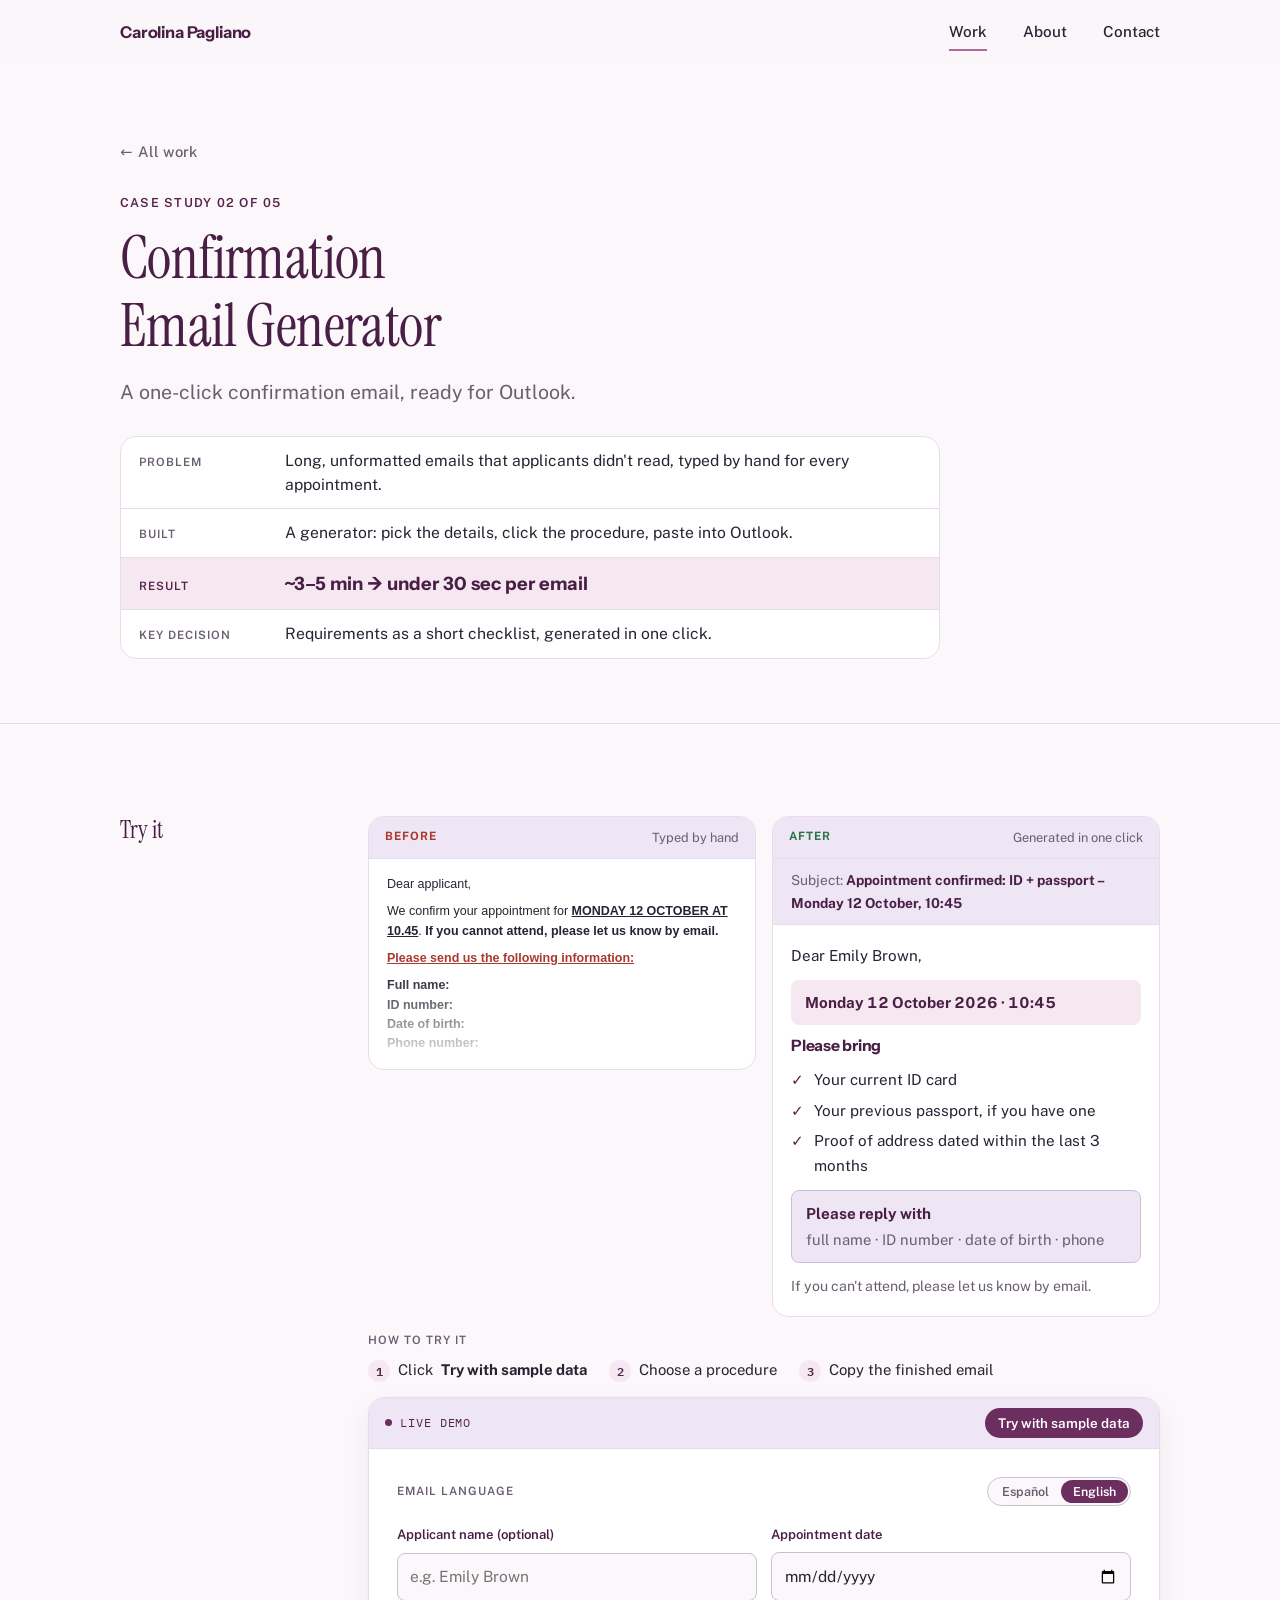
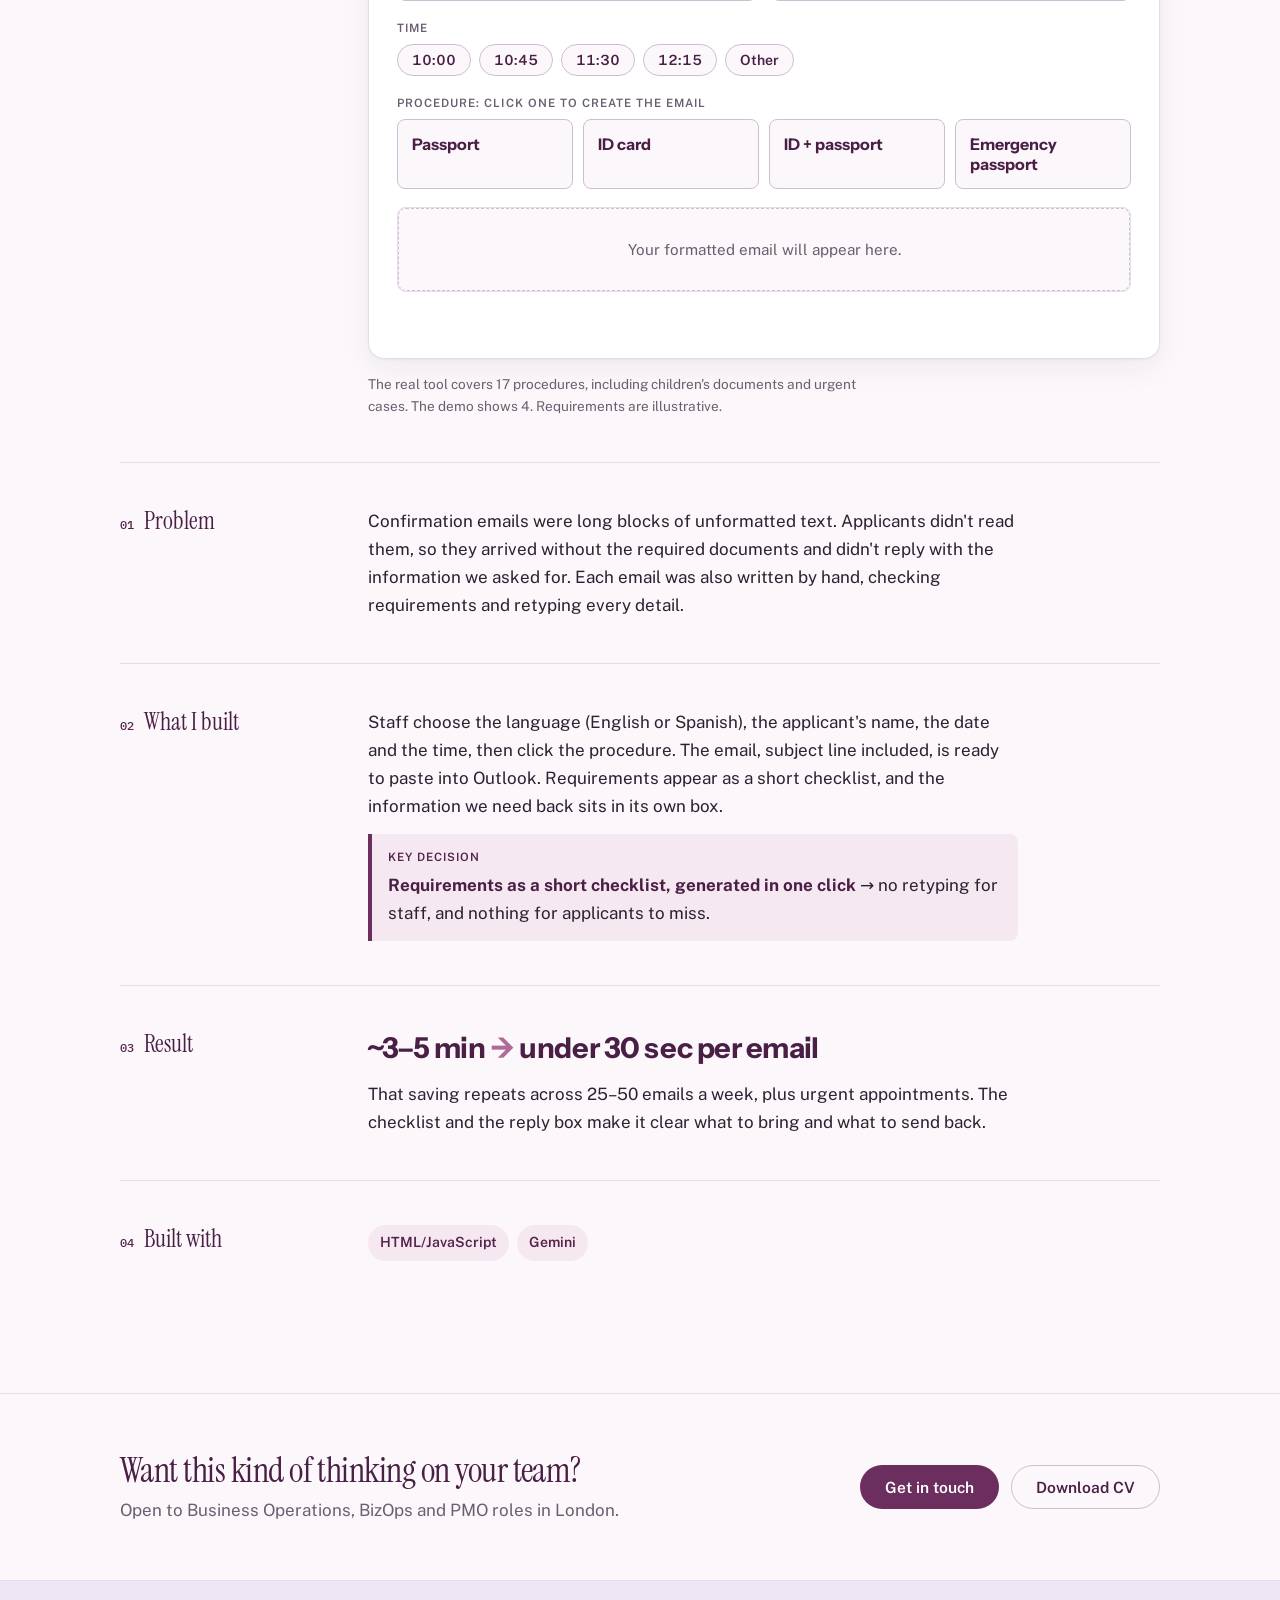
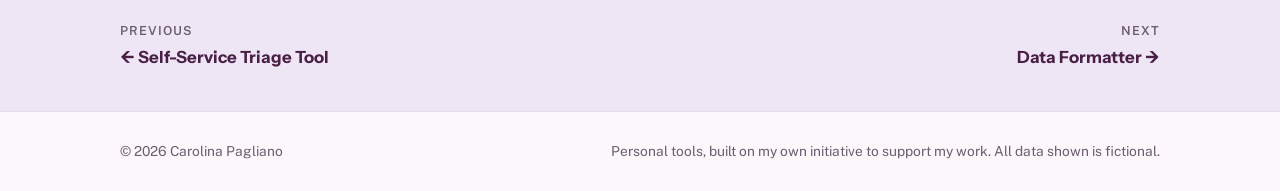
==== commit 06ef4a8f: "Rebrand + fixes" ====
--- a/email-generator.html
+++ b/email-generator.html
@@ -4,23 +4,23 @@
 <meta charset="utf-8">
 <meta name="viewport" content="width=device-width, initial-scale=1, viewport-fit=cover">
 <title>Confirmation Email Generator · Carolina Pagliano</title>
-<meta name="description" content="A one-click generator that turns appointment details into a clearly formatted confirmation email, ready to paste into Outlook.">
+<meta name="description" content="A one-click, clearly formatted confirmation email, ready to paste into Outlook.">
 <meta property="og:type" content="website">
 <meta property="og:title" content="Confirmation Email Generator · Carolina Pagliano">
-<meta property="og:description" content="A one-click generator that turns appointment details into a clearly formatted confirmation email, ready to paste into Outlook.">
+<meta property="og:description" content="A one-click, clearly formatted confirmation email, ready to paste into Outlook.">
 <meta property="og:image" content="https://caritopagliano.github.io/images/og-banner.png">
 <meta property="og:image:width" content="1200">
 <meta property="og:image:height" content="630">
 <meta property="og:url" content="https://caritopagliano.github.io/email-generator.html">
 <meta name="twitter:card" content="summary_large_image">
 <meta name="twitter:title" content="Confirmation Email Generator · Carolina Pagliano">
-<meta name="twitter:description" content="A one-click generator that turns appointment details into a clearly formatted confirmation email, ready to paste into Outlook.">
+<meta name="twitter:description" content="A one-click, clearly formatted confirmation email, ready to paste into Outlook.">
 <meta name="twitter:image" content="https://caritopagliano.github.io/images/og-banner.png">
 <link rel="icon" type="image/png" href="images/favicon.png">
 <link rel="apple-touch-icon" href="images/favicon.png">
 <link rel="preconnect" href="https://fonts.googleapis.com">
 <link rel="preconnect" href="https://fonts.gstatic.com" crossorigin>
-<link rel="stylesheet" href="https://fonts.googleapis.com/css2?family=IBM+Plex+Mono:wght@400;500&family=Instrument+Sans:wght@500;600;700&family=Public+Sans:ital,wght@0,400;0,500;0,600;1,400&display=swap">
+<link rel="stylesheet" href="https://fonts.googleapis.com/css2?family=IBM+Plex+Mono:wght@400;500&family=Instrument+Serif:ital@0;1&family=Instrument+Sans:wght@500;600;700&family=Public+Sans:ital,wght@0,400;0,500;0,600;1,400&display=swap">
 <link rel="stylesheet" href="styles.css">
 </head>
 <body data-page="case">
@@ -42,33 +42,19 @@
       <a class="back" href="index.html#work"><span aria-hidden="true">←</span> All work</a>
       <p class="eyebrow">Case study 02 of 05</p>
       <h1>Confirmation Email Generator</h1>
-      <p class="lede">A one-click generator that turns appointment details into a clearly formatted confirmation email, ready to paste into Outlook.</p>
-      <ul class="role-strip" aria-label="My role"><li>Self-initiated</li><li>Designed and built by me</li><li>AI-assisted build</li><li>Whole workflow built in ~1 week</li><li>In daily use</li></ul>
-      <dl class="cs-meta">
-        <div><dt>Key result</dt><dd>~3–5 min → under 30 sec per email</dd></div>
-        <div><dt>Volume</dt><dd>25–50 emails a week</dd></div>
+      <p class="lede">A one-click confirmation email, ready for Outlook.</p>
+      <dl class="glance" aria-label="At a glance">
+        <div><dt>Problem</dt><dd>Long, unformatted emails that applicants didn't read, typed by hand for every appointment.</dd></div>
+        <div><dt>Built</dt><dd>A generator: pick the details, click the procedure, paste into Outlook.</dd></div>
+        <div class="glance-result"><dt>Result</dt><dd>~3–5 min → under 30 sec per email</dd></div>
+        <div><dt>Key decision</dt><dd>Requirements as a short checklist, generated in one click.</dd></div>
       </dl>
     </div>
   </section>
 
   <div class="wrap cs-body">
-    <section class="cs-block">
-      <h2><span class="n">01</span>Problem</h2>
-      <div class="cs-content">
-        <p>Confirmation emails were long blocks of unformatted text. Applicants didn't read them, so they arrived without the required documents and didn't reply with the information we asked for. Staff also spent ~3–5 minutes on each email, checking requirements and retyping details.</p>
-      </div>
-    </section>
-
-    <section class="cs-block">
-      <h2><span class="n">02</span>What I built</h2>
-      <div class="cs-content">
-        <p>A one-click generator. Staff choose the language, applicant name, date and time, then click the procedure. A clearly formatted email with the subject line is ready to paste into Outlook. Requirements are shown as a short checklist, and the information we need back is in its own box.</p>
-        <div class="decision"><span class="decision-label">Key decision</span><p><strong>Requirements as a short checklist, generated in one click</strong> → no retyping for staff, and nothing for applicants to miss.</p></div>
-      </div>
-    </section>
-
-    <section class="cs-block">
-      <h2><span class="n">03</span>How it works</h2>
+    <section class="cs-block cs-try">
+      <h2>Try it</h2>
       <div class="cs-content">
         <div class="ba-grid" aria-label="Before and after comparison">
           <div class="ba ba-before">
@@ -151,21 +137,49 @@
     </section>
 
     <section class="cs-block">
-      <h2><span class="n">04</span>Result</h2>
+      <h2><span class="n">01</span>Problem</h2>
+      <div class="cs-content">
+        <p>Confirmation emails were long blocks of unformatted text. Applicants didn't read them, so they arrived without the required documents and didn't reply with the information we asked for. Each email was also written by hand, checking requirements and retyping every detail.</p>
+      </div>
+    </section>
+
+    <section class="cs-block">
+      <h2><span class="n">02</span>What I built</h2>
+      <div class="cs-content">
+        <p>Staff choose the language (English or Spanish), the applicant's name, the date and the time, then click the procedure. The email, subject line included, is ready to paste into Outlook. Requirements appear as a short checklist, and the information we need back sits in its own box.</p>
+        <div class="decision"><span class="decision-label">Key decision</span><p><strong>Requirements as a short checklist, generated in one click</strong> → no retyping for staff, and nothing for applicants to miss.</p></div>
+      </div>
+    </section>
+
+    <section class="cs-block">
+      <h2><span class="n">03</span>Result</h2>
       <div class="cs-content">
         <p class="result-callout">~3–5 min <span class="arrow">→</span> under 30 sec per email</p>
-        <p>Each email went from ~3–5 minutes to under 30 seconds, across 25–50 emails a week plus urgent appointments. Because the emails are easier to read, more applicants now arrive with the right documents and reply with the information we ask for.</p>
+        <p>That saving repeats across 25–50 emails a week, plus urgent appointments. The checklist and the reply box make it clear what to bring and what to send back.</p>
       </div>
     </section>
 
     <section class="cs-block">
-      <h2><span class="n">05</span>Built with</h2>
+      <h2><span class="n">04</span>Built with</h2>
       <div class="cs-content">
-        <ul class="chips"><li class="chip">HTML/JavaScript</li><li class="chip">Built with AI assistance (Claude and Gemini)</li></ul>
+        <ul class="chips"><li class="chip">HTML/JavaScript</li><li class="chip">Gemini</li></ul>
       </div>
     </section>
   </div>
 </main>
+
+<section class="cs-cta" aria-label="Get in touch">
+  <div class="wrap cs-cta-inner">
+    <div class="cs-cta-text">
+      <h2>Want this kind of thinking on your team?</h2>
+      <p>Open to Business Operations, BizOps and PMO roles in London.</p>
+    </div>
+    <div class="cs-cta-actions">
+      <a class="btn btn-primary" href="index.html#contact">Get in touch</a>
+      <a class="btn btn-secondary" href="Carolina-Pagliano-CV.pdf" target="_blank" rel="noopener">Download CV</a>
+    </div>
+  </div>
+</section>
 
 <nav class="cs-pager" aria-label="Case studies">
   <div class="wrap">
@@ -173,7 +187,6 @@
     <a class="next" href="formatter.html"><span>Next</span><strong>Data Formatter →</strong></a>
   </div>
 </nav>
-
 <footer class="site-footer">
   <div class="wrap">
     <span>© <span id="year">2026</span> Carolina Pagliano</span>
@@ -225,6 +238,8 @@
 
   function esc(s) { return String(s).replace(/[&<>"]/g, function (c) { return { '&': '&amp;', '<': '&lt;', '>': '&gt;', '"': '&quot;' }[c]; }); }
   function cap(s) { return s.charAt(0).toUpperCase() + s.slice(1); }
+  // Browsers differ on the comma after the weekday ("Monday, 12 October"); drop it so every date reads the same
+  function niceDate(s) { return cap(s.replace(/^([^\s,]+),/, '$1')); }
   function nextWeekday() {
     var d = new Date();
     d.setDate(d.getDate() + 7);
@@ -241,8 +256,8 @@
     var time = state.time === 'other' ? otherEl.value : state.time;
     return {
       t: t, p: p, name: name,
-      shortDate: okDate ? cap(dt.toLocaleDateString(t.locale, { weekday: 'long', day: 'numeric', month: 'long' })) : null,
-      longDate: okDate ? cap(dt.toLocaleDateString(t.locale, { weekday: 'long', day: 'numeric', month: 'long', year: 'numeric' })) : null,
+      shortDate: okDate ? niceDate(dt.toLocaleDateString(t.locale, { weekday: 'long', day: 'numeric', month: 'long' })) : null,
+      longDate: okDate ? niceDate(dt.toLocaleDateString(t.locale, { weekday: 'long', day: 'numeric', month: 'long', year: 'numeric' })) : null,
       time: time || null
     };
   }
@@ -284,14 +299,14 @@
   function emailHtml() {
     var x = parts(), t = x.t;
     var when = val(x.longDate, t.date) + ' · ' + val(x.time, t.time);
-    return '<div style="font-family:Calibri,Arial,sans-serif;font-size:11pt;color:#1b2a42">' +
+    return '<div style="font-family:Calibri,Arial,sans-serif;font-size:11pt;color:#2A2232">' +
       '<p><b>' + t.subjectLabel + ':</b> ' + esc(t.subject + ': ' + x.p.name + ' – ' + val(x.shortDate, t.date) + ', ' + val(x.time, t.time)) + '</p>' +
       '<p>' + esc(t.dear + ' ' + x.name + t.comma) + '</p><p>' + esc(t.confirmed) + '</p>' +
-      '<p style="background:#e3efed;padding:8px 12px;font-weight:bold;font-size:12pt">' + esc(when) + '</p>' +
+      '<p style="background:#F6E8F1;padding:8px 12px;font-weight:bold;font-size:12pt">' + esc(when) + '</p>' +
       '<p style="font-weight:bold;margin-bottom:4px">' + esc(t.bring) + '</p>' +
       '<ul style="margin-top:0">' + x.p.reqs.map(function (r) { return '<li>' + esc(r) + '</li>'; }).join('') + '</ul>' +
-      '<p style="border:1px solid #c3ccd8;background:#f3f5f8;padding:8px 12px"><b>' + esc(t.reply) + ':</b><br>' + esc(t.replyItems) + '</p>' +
-      '<p style="color:#586579">' + esc(t.cant) + '</p>' +
+      '<p style="border:1px solid #CDBFD3;background:#EFE6F5;padding:8px 12px"><b>' + esc(t.reply) + ':</b><br>' + esc(t.replyItems) + '</p>' +
+      '<p style="color:#6B5E70">' + esc(t.cant) + '</p>' +
       '<p>' + esc(t.sign).replace('\n', '<br>') + '</p></div>';
   }
   function emailText() {
--- a/styles.css
+++ b/styles.css
@@ -1,44 +1,48 @@
 /* Layout: one centred column (max 1120px), left-aligned type, sections alternate white and soft-grey bands;
    case studies use a narrow label column beside a content column. */
 :root {
-  --navy: #132a4f;
-  --ink: #1b2a42;
-  --muted: #586579;
-  --bg: #ffffff;
-  --bg-soft: #f3f5f8;
-  --surface: #ffffff;
-  --line: #e0e5ec;
-  --line-strong: #c3ccd8;
-  --teal: #2b7671;
-  --teal-strong: #1f5f5b;
-  --teal-soft: #e3efed;
-  --heading: #132a4f;
-  --header-bg: rgba(255, 255, 255, 0.9);
-  --ph-stripe: #e4e8ee;
-  --btn-bg: #132a4f;
-  --btn-fg: #ffffff;
-  --btn-hover: #0b1c38;
-  --band-bg: #132a4f;
-  --band-fg: #ffffff;
-  --band-muted: #bcc7d8;
+  /* Lilac & plum brand. Plum carries text, buttons and links; lilac and pink are for backgrounds and small accents. */
+  --ink: #2A2232;
+  --muted: #6B5E70;
+  --bg: #FBF7FA;
+  --bg-soft: #EFE6F5;
+  --surface: #FFFFFF;
+  --line: #E7DDEA;
+  --line-strong: #CDBFD3;
+  --primary: #6B2E5F;
+  --primary-strong: #55234B;
+  --primary-soft: #F6E8F1;
+  --accent: #B06A97;      /* deeper dusty pink: arrows that carry meaning (passes 3:1 on light backgrounds) */
+  --accent-deco: #D9A7C7; /* dusty pink: decorative only (underlines, bullets), never text on light backgrounds */
+  --heading: #4A1F45;
+  --header-bg: rgba(251, 247, 250, 0.9);
+  --ph-stripe: #EADFEF;
+  --btn-bg: #6B2E5F;
+  --btn-fg: #FFFFFF;
+  --btn-hover: #55234B;
+  --band-bg: #4A1F45;
+  --band-fg: #FFFFFF;
+  --band-muted: #E2D3E6;
   --band-line: rgba(255, 255, 255, 0.2);
-  --band-btn-bg: #ffffff;
-  --band-btn-fg: #132a4f;
+  --band-btn-bg: #FFFFFF;
+  --band-btn-fg: #4A1F45;
   --ok: #2c7548;
   --ok-soft: #e3f1e8;
   --warn: #93600f;
   --warn-soft: #faefd9;
   --bad: #a83a30;
   --bad-soft: #f8e2df;
-  --shadow-c: 19 42 79;
+  --shadow-c: 74 31 69;
+  --highlight: #EFE6F5;
   --shadow: 0 1px 2px rgb(var(--shadow-c) / 0.05), 0 10px 30px rgb(var(--shadow-c) / 0.06);
   --shadow-hover: 0 2px 4px rgb(var(--shadow-c) / 0.07), 0 18px 40px rgb(var(--shadow-c) / 0.12);
 
   --font-display: "Instrument Sans", "Segoe UI", system-ui, -apple-system, sans-serif;
+  --font-serif: "Instrument Serif", Georgia, "Times New Roman", serif; /* h1 and h2 only */
   --font-body: "Public Sans", "Segoe UI", system-ui, -apple-system, sans-serif;
   --font-mono: "IBM Plex Mono", ui-monospace, "Cascadia Mono", Consolas, monospace;
 
-  --radius: 12px;
+  --radius: 16px;
   --radius-sm: 8px;
   --maxw: 1120px;
   --gutter: clamp(16px, 4vw, 40px);
@@ -47,70 +51,74 @@
 
 @media (prefers-color-scheme: dark) {
   :root:not([data-theme="light"]) {
-    --navy: #0d1626;
-    --ink: #dfe6ef;
-    --muted: #9ba8bb;
-    --bg: #0d1626;
-    --bg-soft: #111d31;
-    --surface: #15233a;
-    --line: #24344d;
-    --line-strong: #364963;
-    --teal: #62b1a9;
-    --teal-strong: #80c6be;
-    --teal-soft: #163230;
-    --heading: #f1f4f9;
-    --header-bg: rgba(13, 22, 38, 0.88);
-    --ph-stripe: #1b2a42;
-    --btn-bg: #e6ecf3;
-    --btn-fg: #0d1626;
-    --btn-hover: #ffffff;
-    --band-bg: #15233a;
-    --band-fg: #f1f4f9;
-    --band-muted: #a7b3c5;
+    --ink: #EDE6F0;
+    --muted: #B3A6BA;
+    --bg: #1A1520;
+    --bg-soft: #221B29;
+    --surface: #2A2232;
+    --line: #3A3044;
+    --line-strong: #4D4058;
+    --primary: #C9B3E6;
+    --primary-strong: #DCCBF0;
+    --primary-soft: #3A2A40;
+    --accent: #D9A7C7;
+    --accent-deco: #D9A7C7;
+    --heading: #F6EFF8;
+    --header-bg: rgba(26, 21, 32, 0.88);
+    --ph-stripe: #2F2638;
+    --btn-bg: #D9A7C7;
+    --btn-fg: #1A1520;
+    --btn-hover: #E8C4DB;
+    --band-bg: #2A2232;
+    --band-fg: #F6EFF8;
+    --band-muted: #B3A6BA;
     --band-line: rgba(255, 255, 255, 0.16);
-    --band-btn-bg: #f1f4f9;
-    --band-btn-fg: #0d1626;
+    --band-btn-bg: #F6EFF8;
+    --band-btn-fg: #1A1520;
     --ok: #63c48a;
     --ok-soft: #163326;
     --warn: #e3a94f;
     --warn-soft: #382a13;
-    --bad: #ee8378;
+    --bad: #FF6B5F;
     --bad-soft: #3b1c19;
     --shadow-c: 0 0 0;
+    --highlight: #3A2A40;
     color-scheme: dark;
   }
 }
 :root[data-theme="dark"] {
-  --navy: #0d1626;
-  --ink: #dfe6ef;
-  --muted: #9ba8bb;
-  --bg: #0d1626;
-  --bg-soft: #111d31;
-  --surface: #15233a;
-  --line: #24344d;
-  --line-strong: #364963;
-  --teal: #62b1a9;
-  --teal-strong: #80c6be;
-  --teal-soft: #163230;
-  --heading: #f1f4f9;
-  --header-bg: rgba(13, 22, 38, 0.88);
-  --ph-stripe: #1b2a42;
-  --btn-bg: #e6ecf3;
-  --btn-fg: #0d1626;
-  --btn-hover: #ffffff;
-  --band-bg: #15233a;
-  --band-fg: #f1f4f9;
-  --band-muted: #a7b3c5;
+  --ink: #EDE6F0;
+  --muted: #B3A6BA;
+  --bg: #1A1520;
+  --bg-soft: #221B29;
+  --surface: #2A2232;
+  --line: #3A3044;
+  --line-strong: #4D4058;
+  --primary: #C9B3E6;
+  --primary-strong: #DCCBF0;
+  --primary-soft: #3A2A40;
+  --accent: #D9A7C7;
+  --accent-deco: #D9A7C7;
+  --heading: #F6EFF8;
+  --header-bg: rgba(26, 21, 32, 0.88);
+  --ph-stripe: #2F2638;
+  --btn-bg: #D9A7C7;
+  --btn-fg: #1A1520;
+  --btn-hover: #E8C4DB;
+  --band-bg: #2A2232;
+  --band-fg: #F6EFF8;
+  --band-muted: #B3A6BA;
   --band-line: rgba(255, 255, 255, 0.16);
-  --band-btn-bg: #f1f4f9;
-  --band-btn-fg: #0d1626;
+  --band-btn-bg: #F6EFF8;
+  --band-btn-fg: #1A1520;
   --ok: #63c48a;
   --ok-soft: #163326;
   --warn: #e3a94f;
   --warn-soft: #382a13;
-  --bad: #ee8378;
+  --bad: #FF6B5F;
   --bad-soft: #3b1c19;
   --shadow-c: 0 0 0;
+  --highlight: #3A2A40;
   color-scheme: dark;
 }
 
@@ -129,6 +137,9 @@
   text-rendering: optimizeLegibility;
 }
 img { max-width: 100%; display: block; }
+/* Brand serif on the two top heading levels only; h3, stats, key results, buttons and body stay in the sans */
+h1, h2 { font-family: var(--font-serif) !important; font-weight: 400 !important; letter-spacing: -0.005em; }
+h1 em.hl { font-style: italic; white-space: nowrap; padding: 0 0.08em; background: linear-gradient(transparent 58%, var(--highlight) 58%, var(--highlight) 92%, transparent 92%); }
 h1, h2, h3, h4 {
   font-family: var(--font-display);
   color: var(--heading);
@@ -139,8 +150,8 @@
   margin: 0;
 }
 p { margin: 0; }
-a { color: var(--teal-strong); }
-:focus-visible { outline: 2px solid var(--teal); outline-offset: 3px; border-radius: 4px; }
+a { color: var(--primary-strong); text-decoration-color: var(--accent-deco); text-underline-offset: 3px; }
+:focus-visible { outline: 2px solid var(--primary); outline-offset: 3px; border-radius: 4px; }
 .wrap { max-width: var(--maxw); margin-inline: auto; padding-inline: var(--gutter); }
 .visually-hidden {
   position: absolute; width: 1px; height: 1px; overflow: hidden;
@@ -170,7 +181,7 @@
   font-family: var(--font-display); font-weight: 700; font-size: 1.02rem;
   color: var(--heading); text-decoration: none; letter-spacing: -0.01em; white-space: nowrap;
 }
-.brand-mark { color: var(--teal); }
+.brand-mark { color: var(--primary); }
 .nav-links { display: flex; gap: clamp(16px, 3.5vw, 36px); }
 .nav-links a {
   position: relative; padding: 6px 0; color: var(--ink); text-decoration: none;
@@ -178,7 +189,7 @@
 }
 .nav-links a::after {
   content: ""; position: absolute; left: 0; right: 0; bottom: 0; height: 2px;
-  background: var(--teal); transform: scaleX(0); transform-origin: left; transition: transform 0.25s ease;
+  background: var(--accent); transform: scaleX(0); transform-origin: left; transition: transform 0.25s ease;
 }
 .nav-links a:hover::after, .nav-links a[aria-current="page"]::after { transform: scaleX(1); }
 @media (max-width: 400px) { .brand-full { display: none; } }
@@ -187,7 +198,7 @@
 /* ---------- Buttons ---------- */
 .btn {
   display: inline-flex; align-items: center; justify-content: center; gap: 8px;
-  padding: 12px 20px; border-radius: var(--radius-sm); border: 1.5px solid transparent;
+  padding: 12px 24px; border-radius: 999px; border: 1.5px solid transparent;
   font: 600 0.97rem/1.2 var(--font-body); text-decoration: none; cursor: pointer;
   transition: background-color 0.2s ease, border-color 0.2s ease, color 0.2s ease, transform 0.2s ease;
 }
@@ -196,7 +207,7 @@
 .btn-primary:hover { background: var(--btn-hover); }
 .btn-secondary { background: transparent; color: var(--heading); border-color: var(--line-strong); }
 .btn-secondary:hover { border-color: var(--heading); }
-.btn-small { padding: 8px 14px; font-size: 0.88rem; }
+.btn-small { padding: 8px 16px; font-size: 0.88rem; }
 .btn[disabled] { opacity: 0.45; cursor: not-allowed; transform: none; }
 
 /* ---------- Sections ---------- */
@@ -205,31 +216,34 @@
 .section-head { max-width: 700px; margin-bottom: clamp(32px, 5vw, 48px); display: grid; gap: 14px; }
 .eyebrow {
   font-size: 0.78rem; font-weight: 600; letter-spacing: 0.1em; text-transform: uppercase;
-  color: var(--teal-strong);
-}
-.section-head h2 { font-size: clamp(1.7rem, 1.25rem + 1.7vw, 2.4rem); }
+  color: var(--primary-strong);
+}
+.section-head h2 { font-size: clamp(2rem, 1.4rem + 2vw, 2.9rem); }
 .intro { color: var(--muted); font-size: 1.125rem; max-width: 62ch; }
 
 /* ---------- Hero ---------- */
 .hero { padding-block: clamp(56px, 10vw, 120px) clamp(48px, 7vw, 88px); }
 .hero h1 {
-  font-size: clamp(2.1rem, 1.15rem + 3.7vw, 3.65rem);
-  line-height: 1.07; letter-spacing: -0.028em; max-width: 21ch; margin-top: 18px;
+  font-size: clamp(2.5rem, 1.3rem + 4.4vw, 4.4rem);
+  line-height: 1.04; letter-spacing: -0.01em; max-width: 21ch; margin-top: 18px;
 }
 .hero-sub { margin-top: 24px; font-size: clamp(1.05rem, 1rem + 0.35vw, 1.22rem); color: var(--muted); max-width: 60ch; }
 .hero-actions { display: flex; flex-wrap: wrap; gap: 12px; margin-top: 32px; }
 .stats {
   list-style: none; padding: 0; margin: clamp(48px, 7vw, 76px) 0 0;
-  display: grid; grid-template-columns: repeat(2, minmax(0, 1fr)); gap: 28px 24px;
-}
-@media (min-width: 860px) { .stats { grid-template-columns: repeat(4, minmax(0, 1fr)); gap: 32px; } }
-.stat { border-top: 1px solid var(--line-strong); padding-top: 16px; display: grid; gap: 4px; min-width: 0; }
+  display: grid; grid-template-columns: minmax(0, 1fr); gap: 22px;
+}
+@media (min-width: 860px) {
+  .stats { grid-template-columns: repeat(3, minmax(0, 1fr)); gap: 40px; max-width: 920px; }
+  .stat-value { min-height: 2.4em; } /* two lines, so the labels line up across the row */
+}
+.stat { border-top: 1px solid var(--line-strong); padding-top: 16px; display: grid; gap: 4px; align-content: start; min-width: 0; }
 .stat-value {
   font-family: var(--font-display); font-weight: 700; color: var(--heading);
   font-size: clamp(1.3rem, 1.05rem + 1vw, 1.8rem); letter-spacing: -0.015em; line-height: 1.2;
   font-variant-numeric: tabular-nums;
 }
-.stat-value .arrow { color: var(--teal); font-weight: 600; }
+.stat-value .arrow { color: var(--accent); font-weight: 600; }
 .stat-label { color: var(--muted); font-size: 0.93rem; line-height: 1.45; }
 
 /* ---------- Flow diagram (homepage) ---------- */
@@ -242,21 +256,19 @@
 .flow-step { position: relative; }
 .flow-step:not(:last-child)::after {
   content: "\2193"; position: absolute; left: 50%; bottom: -27px; transform: translateX(-50%);
-  color: var(--teal); font-weight: 600; font-size: 1.1rem; line-height: 1;
-}
-.flow-step a, .flow-sop a {
-  display: flex; flex-direction: column; gap: 4px; height: 100%;
-  padding: 16px 18px; border: 1px solid var(--line-strong); border-radius: var(--radius-sm);
-  background: var(--bg); color: inherit; text-decoration: none;
-  transition: border-color 0.2s ease, box-shadow 0.2s ease, transform 0.2s ease;
-}
-.flow-step a:hover, .flow-sop a:hover { border-color: var(--teal); box-shadow: var(--shadow); transform: translateY(-2px); }
-.flow-num { font-family: var(--font-mono); font-size: 0.74rem; color: var(--teal-strong); letter-spacing: 0.04em; }
+  color: var(--primary); font-weight: 600; font-size: 1.1rem; line-height: 1;
+}
+/* The diagram is a picture of the process, not navigation: no links, no hover lift */
+.flow-box {
+  display: flex; flex-direction: column; align-items: center; gap: 2px; height: 100%; text-align: center;
+  padding: 14px 12px; border: 1px solid var(--line-strong); border-radius: var(--radius-sm); background: var(--bg);
+}
+.flow-num { font-family: var(--font-mono); font-size: 0.74rem; color: var(--primary-strong); letter-spacing: 0.04em; }
 .flow-name { font-family: var(--font-display); font-weight: 700; color: var(--heading); font-size: 1.06rem; }
 .flow-desc { color: var(--muted); font-size: 0.88rem; line-height: 1.45; }
 .flow-tie { display: none; }
 .flow-sop { margin-top: 18px; }
-.flow-sop a { border-style: dashed; border-color: var(--teal); background: var(--teal-soft); text-align: left; }
+.flow-sop .flow-box { border-style: dashed; border-color: var(--primary); background: var(--primary-soft); }
 @media (min-width: 860px) {
   .flow-steps { grid-template-columns: repeat(4, minmax(0, 1fr)); gap: 36px; }
   .flow-step:not(:last-child)::after { content: "\2192"; left: auto; right: -26px; bottom: auto; top: 50%; transform: translateY(-50%); }
@@ -267,8 +279,7 @@
   .flow-tie::after {
     content: ""; position: absolute; left: 50%; top: 100%; height: 20px; border-left: 1.5px solid var(--line-strong);
   }
-  .flow-sop { margin: 20px auto 0; max-width: 540px; }
-  .flow-sop a { text-align: center; align-items: center; }
+  .flow-sop { margin: 20px auto 0; max-width: 360px; }
 }
 
 /* ---------- Case study cards ---------- */
@@ -296,9 +307,9 @@
 .card-metric { margin-top: auto; padding-top: 14px; border-top: 1px solid var(--line); display: grid; gap: 2px; }
 .card-metric span { font-size: 0.72rem; font-weight: 600; letter-spacing: 0.09em; text-transform: uppercase; color: var(--muted); }
 .card-metric strong { font-family: var(--font-display); color: var(--heading); font-size: 1.08rem; font-variant-numeric: tabular-nums; }
-.card-link { font-weight: 600; font-size: 0.95rem; color: var(--teal-strong); text-decoration: none; display: inline-flex; gap: 6px; align-items: center; }
+.card-link { font-weight: 600; font-size: 0.95rem; color: var(--primary-strong); text-decoration: none; display: inline-flex; gap: 6px; align-items: center; }
 .card-link::after { content: ""; position: absolute; inset: 0; }
-.card-link .arrow { transition: transform 0.2s ease; }
+.card-link .arrow { transition: transform 0.2s ease; } /* small text: stays plum, since pink can't reach 4.5:1 at this size */
 .card:hover .card-link .arrow { transform: translateX(4px); }
 
 /* ---------- Placeholders ---------- */
@@ -308,7 +319,7 @@
   border: 1px solid var(--line); border-radius: var(--radius-sm); color: var(--muted);
   background: repeating-linear-gradient(135deg, transparent 0 11px, var(--ph-stripe) 11px 12px), var(--bg-soft);
 }
-.ph svg { width: 44px; height: 44px; color: var(--teal); }
+.ph svg { width: 44px; height: 44px; color: var(--primary); }
 .ph-label {
   font-family: var(--font-mono); font-size: 0.78rem; text-align: center; max-width: 90%;
   padding: 5px 10px; background: var(--surface); border: 1px solid var(--line); border-radius: 6px;
@@ -336,7 +347,7 @@
 @media (min-width: 820px) { .about { grid-template-columns: minmax(0, 340px) minmax(0, 1fr); } }
 .about .ph { aspect-ratio: 4 / 5; border-radius: var(--radius); max-width: 340px; }
 .about-text { display: grid; gap: 18px; min-width: 0; }
-.about-text h2 { font-size: clamp(1.7rem, 1.25rem + 1.7vw, 2.4rem); }
+.about-text h2 { font-size: clamp(2rem, 1.4rem + 2vw, 2.9rem); }
 .about-text p { max-width: 62ch; }
 .badges { list-style: none; padding: 0; margin: 10px 0 0; display: flex; flex-wrap: wrap; gap: 10px; }
 .badge {
@@ -345,22 +356,12 @@
 }
 .badge strong { font-size: 0.9rem; font-weight: 600; color: var(--heading); }
 .badge span { font-family: var(--font-mono); font-size: 0.76rem; color: var(--muted); }
-.badge.is-progress span { color: var(--teal-strong); }
-
-/* ---------- Testimonials ---------- */
-.quotes { display: grid; grid-template-columns: 1fr; gap: 20px; }
-@media (min-width: 720px) { .quotes { grid-template-columns: repeat(2, minmax(0, 1fr)); } }
-.quote {
-  margin: 0; padding: 28px; border: 1.5px dashed var(--line-strong); border-radius: var(--radius);
-  background: var(--surface); display: grid; gap: 10px;
-}
-.quote-mark { font-family: var(--font-display); font-size: 3rem; line-height: 0.8; color: var(--teal); }
-.quote p { color: var(--muted); font-style: italic; }
-.quote footer { font-size: 0.88rem; color: var(--muted); }
+.badge.is-progress span { color: var(--primary-strong); }
+
 
 /* ---------- Contact ---------- */
 .contact { background: var(--band-bg); color: var(--band-fg); }
-.contact h2 { color: var(--band-fg); font-size: clamp(2rem, 1.4rem + 2.4vw, 3rem); }
+.contact h2 { color: var(--band-fg); font-size: clamp(2.4rem, 1.6rem + 2.8vw, 3.6rem); }
 .contact .eyebrow { color: var(--band-muted); }
 .contact-inner { display: grid; gap: 16px; max-width: 760px; }
 .contact-line { color: var(--band-muted); font-size: 1.15rem; }
@@ -382,9 +383,9 @@
 /* ---------- Case study pages ---------- */
 .cs-hero { padding-block: clamp(36px, 6vw, 72px) clamp(40px, 6vw, 64px); border-bottom: 1px solid var(--line); }
 .back { display: inline-flex; gap: 6px; font-size: 0.92rem; font-weight: 500; color: var(--muted); text-decoration: none; }
-.back:hover { color: var(--teal-strong); }
+.back:hover { color: var(--primary-strong); }
 .cs-hero .eyebrow { margin-top: 28px; }
-.cs-hero h1 { font-size: clamp(2rem, 1.35rem + 2.7vw, 3.15rem); letter-spacing: -0.025em; margin-top: 10px; max-width: 20ch; }
+.cs-hero h1 { font-size: clamp(2.4rem, 1.6rem + 3vw, 3.7rem); letter-spacing: -0.01em; margin-top: 10px; max-width: 20ch; }
 .lede { margin-top: 16px; font-size: clamp(1.08rem, 1rem + 0.35vw, 1.22rem); color: var(--muted); max-width: 58ch; }
 .cs-meta { display: grid; grid-template-columns: repeat(auto-fit, minmax(220px, 1fr)); gap: 18px 40px; margin: 32px 0 0; max-width: 760px; }
 .cs-meta div { border-top: 1px solid var(--line-strong); padding-top: 12px; }
@@ -394,21 +395,21 @@
 .cs-block { display: grid; grid-template-columns: 1fr; gap: 14px; padding-block: clamp(28px, 4vw, 44px); border-top: 1px solid var(--line); }
 .cs-block:first-child { border-top: 0; }
 @media (min-width: 880px) { .cs-block { grid-template-columns: 200px minmax(0, 1fr); gap: 48px; } }
-.cs-block h2 { font-size: 1.15rem; letter-spacing: -0.005em; display: flex; gap: 10px; align-items: baseline; }
-.cs-block h2 .n { font-family: var(--font-mono); font-size: 0.75rem; font-weight: 500; color: var(--teal-strong); }
+.cs-block h2 { font-size: 1.5rem; letter-spacing: 0; display: flex; gap: 10px; align-items: baseline; }
+.cs-block h2 .n { font-family: var(--font-mono); font-size: 0.75rem; font-weight: 500; color: var(--primary-strong); }
 .cs-content { min-width: 0; display: grid; gap: 14px; }
 .cs-content > p { max-width: 65ch; }
 .cs-content ul.plain { margin: 0; padding-left: 1.2em; display: grid; gap: 6px; max-width: 62ch; }
 .result-callout { font-family: var(--font-display); font-weight: 700; color: var(--heading); font-size: clamp(1.35rem, 1.1rem + 0.9vw, 1.8rem); line-height: 1.25; letter-spacing: -0.015em; }
-.result-callout .arrow { color: var(--teal); }
+.result-callout .arrow { color: var(--accent); }
 .chips { list-style: none; margin: 0; padding: 0; display: flex; flex-wrap: wrap; gap: 8px; }
-.chip { padding: 6px 12px; border-radius: 999px; background: var(--teal-soft); color: var(--teal-strong); font-size: 0.88rem; font-weight: 600; }
+.chip { padding: 6px 12px; border-radius: 999px; background: var(--primary-soft); color: var(--primary-strong); font-size: 0.88rem; font-weight: 600; }
 .cs-pager { border-top: 1px solid var(--line); background: var(--bg-soft); }
 .cs-pager .wrap { display: grid; grid-template-columns: 1fr 1fr; gap: 16px; padding-block: 28px; }
 .cs-pager a { display: grid; gap: 2px; text-decoration: none; color: var(--heading); padding: 12px 0; min-width: 0; }
 .cs-pager a span { font-size: 0.78rem; font-weight: 600; letter-spacing: 0.08em; text-transform: uppercase; color: var(--muted); }
 .cs-pager a strong { font-family: var(--font-display); font-size: 1.05rem; }
-.cs-pager a:hover strong { color: var(--teal-strong); }
+.cs-pager a:hover strong { color: var(--primary-strong); }
 .cs-pager .next { text-align: right; grid-column: 2; }
 
 /* ---------- Demo frame ---------- */
@@ -417,9 +418,11 @@
   display: flex; flex-wrap: wrap; justify-content: space-between; align-items: center; gap: 6px 12px;
   padding: 10px 16px; border-bottom: 1px solid var(--line); background: var(--bg-soft); font-size: 0.8rem; color: var(--muted);
 }
-.demo-tag { display: inline-flex; align-items: center; gap: 8px; font-family: var(--font-mono); font-size: 0.72rem; letter-spacing: 0.08em; text-transform: uppercase; color: var(--teal-strong); }
-.demo-tag::before { content: ""; width: 7px; height: 7px; border-radius: 50%; background: var(--teal); }
-.demo-body { padding: clamp(18px, 3vw, 28px); display: grid; gap: 18px; }
+.demo-tag { display: inline-flex; align-items: center; gap: 8px; font-family: var(--font-mono); font-size: 0.72rem; letter-spacing: 0.08em; text-transform: uppercase; color: var(--primary-strong); }
+.demo-tag::before { content: ""; width: 7px; height: 7px; border-radius: 50%; background: var(--primary); }
+.demo-body { padding: clamp(18px, 3vw, 28px); display: grid; grid-template-columns: minmax(0, 1fr); gap: 18px; }
+/* Grid children default to their content's width; keep wide tables and the report box inside the demo on phones */
+.demo-body > *, .case-list > *, .walk > * { min-width: 0; }
 .demo-actions { display: flex; flex-wrap: wrap; gap: 10px; align-items: center; }
 .demo-note { font-size: 0.85rem; color: var(--muted); }
 
@@ -430,7 +433,7 @@
   width: 100%; font: inherit; font-size: 0.97rem; color: var(--ink); background: var(--bg);
   border: 1px solid var(--line-strong); border-radius: var(--radius-sm); padding: 10px 12px;
 }
-.field input:focus, .field select:focus, .field textarea:focus { outline: none; border-color: var(--teal); box-shadow: 0 0 0 3px var(--teal-soft); }
+.field input:focus, .field select:focus, .field textarea:focus { outline: none; border-color: var(--primary); box-shadow: 0 0 0 3px var(--primary-soft); }
 
 /* Data tables */
 .table-wrap { overflow-x: auto; border: 1px solid var(--line); border-radius: var(--radius-sm); }
@@ -471,7 +474,7 @@
 
 /* Small uppercase step label */
 .step-label { font-size: 0.72rem; font-weight: 600; letter-spacing: 0.09em; text-transform: uppercase; color: var(--muted); }
-.step-label.teal { color: var(--teal-strong); }
+.step-label.teal { color: var(--primary-strong); }
 
 /* Segmented toggle (language switch) */
 .seg { display: inline-flex; border: 1px solid var(--line-strong); border-radius: 999px; padding: 2px; background: var(--bg); }
@@ -488,8 +491,8 @@
   font: 600 0.88rem var(--font-body); color: var(--heading); cursor: pointer; font-variant-numeric: tabular-nums;
   transition: border-color 0.2s ease, background-color 0.2s ease;
 }
-.chip-btn:hover { border-color: var(--teal); }
-.chip-btn[aria-pressed="true"] { border-color: var(--teal); background: var(--teal-soft); color: var(--teal-strong); }
+.chip-btn:hover { border-color: var(--primary); }
+.chip-btn[aria-pressed="true"] { border-color: var(--primary); background: var(--primary-soft); color: var(--primary-strong); }
 
 /* Radio cards */
 .choices { display: grid; grid-template-columns: 1fr; gap: 10px; border: 0; margin: 0; padding: 0; min-width: 0; }
@@ -510,10 +513,10 @@
   content: ""; flex: none; width: 16px; height: 16px; margin-top: 2px; border-radius: 50%;
   border: 1.5px solid var(--line-strong); background: var(--bg); transition: border 0.15s ease;
 }
-.choice label:hover { border-color: var(--teal); }
-.choice input:checked + label { border-color: var(--teal); background: var(--teal-soft); }
-.choice input:checked + label::before { border: 5px solid var(--teal); }
-.choice input:focus-visible + label { outline: 2px solid var(--teal); outline-offset: 2px; }
+.choice label:hover { border-color: var(--primary); }
+.choice input:checked + label { border-color: var(--primary); background: var(--primary-soft); }
+.choice input:checked + label::before { border: 5px solid var(--primary); }
+.choice input:focus-visible + label { outline: 2px solid var(--primary); outline-offset: 2px; }
 
 /* Outcome panels */
 .panel { display: grid; gap: 12px; padding: 20px; border: 1px solid; border-radius: var(--radius-sm); min-width: 0; }
@@ -546,11 +549,12 @@
 /* Table row states */
 .data-table tr.row-warn td { background: var(--warn-soft); }
 .data-table tr.row-bad td { background: var(--bad-soft); }
-.data-table tr.row-ready td { background: var(--teal-soft); }
+.data-table tr.row-ready td { background: var(--primary-soft); }
 .data-table tr.row-done td { color: var(--muted); }
 .data-table tr.row-bad td.bad-text { color: var(--bad); font-weight: 600; white-space: normal; }
+.data-table tr.row-bad td.bad-text span { display: block; max-width: 15em; }
 .data-table tr td { transition: box-shadow 0.6s ease; }
-.data-table tr.is-hit td { box-shadow: inset 0 0 0 9999px var(--teal-soft); }
+.data-table tr.is-hit td { box-shadow: inset 0 0 0 9999px var(--primary-soft); }
 
 /* Yes / No badges */
 .yn { display: inline-block; padding: 1px 10px; border-radius: 999px; font-size: 0.76rem; font-weight: 600; border: 1px solid transparent; }
@@ -563,7 +567,7 @@
 .st.ok { color: var(--ok); }
 .st.warn { color: var(--warn); }
 .st.bad { color: var(--bad); }
-.st.ready { color: var(--teal-strong); }
+.st.ready { color: var(--primary-strong); }
 .st.done { color: var(--muted); }
 .st.na { color: var(--muted); font-weight: 400; }
 .st.na::before { display: none; }
@@ -578,36 +582,36 @@
   border: 1px solid var(--line-strong); border-radius: 6px; background: var(--bg); color: var(--heading);
   font-size: 0.9rem; cursor: pointer;
 }
-.icon-btn:hover { border-color: var(--teal); color: var(--teal-strong); }
+.icon-btn:hover { border-color: var(--primary); color: var(--primary-strong); }
 .id-edit { display: inline-flex; align-items: center; gap: 6px; }
 .id-edit input {
   width: 112px; padding: 4px 8px; border: 1px solid var(--line-strong); border-radius: 6px;
   background: var(--bg); color: var(--ink); font: 500 0.82rem var(--font-mono);
 }
-.id-edit input:focus { outline: none; border-color: var(--teal); box-shadow: 0 0 0 3px var(--teal-soft); }
+.id-edit input:focus { outline: none; border-color: var(--primary); box-shadow: 0 0 0 3px var(--primary-soft); }
 
 /* Toggle with checkbox */
 .toggle { display: inline-flex; align-items: center; gap: 8px; font-size: 0.9rem; font-weight: 600; color: var(--heading); cursor: pointer; }
-.toggle input { width: 18px; height: 18px; accent-color: var(--teal); }
+.toggle input { width: 18px; height: 18px; accent-color: var(--primary); }
 .toolbar { display: flex; flex-wrap: wrap; justify-content: space-between; align-items: center; gap: 10px; }
 
 /* Scan box */
-.scan-box { display: grid; gap: 10px; padding: 14px; border: 1px dashed var(--teal); border-radius: var(--radius-sm); background: var(--teal-soft); }
+.scan-box { display: grid; gap: 10px; padding: 14px; border: 1px dashed var(--primary); border-radius: var(--radius-sm); background: var(--primary-soft); }
 .scan-row { display: flex; flex-wrap: wrap; gap: 10px; align-items: center; }
 .scan-row input[type="text"] {
   flex: 1 1 200px; min-width: 0; padding: 10px 12px; border: 1px solid var(--line-strong); border-radius: var(--radius-sm);
   background: var(--bg); color: var(--ink); font: 500 0.95rem var(--font-mono);
 }
-.scan-row input[type="text"]:focus { outline: none; border-color: var(--teal); box-shadow: 0 0 0 3px var(--surface); }
+.scan-row input[type="text"]:focus { outline: none; border-color: var(--primary); box-shadow: 0 0 0 3px var(--surface); }
 .doc-type { display: inline-flex; gap: 14px; flex-wrap: wrap; font-size: 0.9rem; font-weight: 600; color: var(--heading); }
 .doc-type label { display: inline-flex; align-items: center; gap: 6px; cursor: pointer; }
-.doc-type input { accent-color: var(--teal); width: 16px; height: 16px; }
+.doc-type input { accent-color: var(--primary); width: 16px; height: 16px; }
 
 /* ---------- Triage demo ---------- */
 .tri-steps { display: grid; gap: 22px; }
 
 /* ---------- Email generator ---------- */
-.ba-grid { display: grid; grid-template-columns: 1fr; gap: 16px; }
+.ba-grid { display: grid; grid-template-columns: 1fr; gap: 16px; align-items: start; }
 @media (min-width: 820px) { .ba-grid { grid-template-columns: repeat(2, minmax(0, 1fr)); } }
 .ba { border: 1px solid var(--line); border-radius: var(--radius); overflow: hidden; background: var(--surface); min-width: 0; }
 .ba-head { display: flex; justify-content: space-between; gap: 10px; padding: 10px 16px; border-bottom: 1px solid var(--line); background: var(--bg-soft); font-size: 0.8rem; color: var(--muted); }
@@ -615,7 +619,7 @@
 .ba-before .ba-head strong { color: var(--bad); }
 .ba-after .ba-head strong { color: var(--ok); }
 .old-mail {
-  padding: 16px 18px; max-height: 380px; overflow: hidden;
+  padding: 16px 18px; max-height: 210px; overflow: hidden;
   font-family: Verdana, Geneva, Tahoma, sans-serif; font-size: 12.5px; line-height: 1.55; color: var(--ink);
   -webkit-mask-image: linear-gradient(to bottom, #000 55%, transparent 100%);
   mask-image: linear-gradient(to bottom, #000 55%, transparent 100%);
@@ -626,11 +630,11 @@
 .mail-paper { display: grid; gap: 12px; padding: 18px; font-size: 0.95rem; min-width: 0; }
 .mail-subject { font-size: 0.86rem; color: var(--muted); padding: 10px 18px; border-bottom: 1px solid var(--line); background: var(--bg-soft); overflow-wrap: anywhere; }
 .mail-subject strong { color: var(--heading); }
-.mail-when { padding: 10px 14px; border-radius: var(--radius-sm); background: var(--teal-soft); color: var(--heading); font-weight: 700; font-variant-numeric: tabular-nums; }
+.mail-when { padding: 10px 14px; border-radius: var(--radius-sm); background: var(--primary-soft); color: var(--heading); font-weight: 700; font-variant-numeric: tabular-nums; }
 .mail-paper h4 { font-size: 0.98rem; }
 .mail-check { list-style: none; margin: 0; padding: 0; display: grid; gap: 5px; }
 .mail-check li { display: flex; gap: 10px; align-items: baseline; }
-.mail-check li::before { content: "\2713"; color: var(--teal-strong); font-weight: 700; flex: none; }
+.mail-check li::before { content: "\2713"; color: var(--primary-strong); font-weight: 700; flex: none; }
 .mail-reply { padding: 10px 14px; border: 1px solid var(--line-strong); border-radius: var(--radius-sm); background: var(--bg-soft); display: grid; gap: 2px; }
 .mail-reply strong { color: var(--heading); }
 .mail-reply span { color: var(--muted); font-size: 0.92rem; }
@@ -647,10 +651,10 @@
   border: 1.5px solid var(--line-strong); border-radius: var(--radius-sm); background: var(--bg);
   color: var(--heading); font: inherit; cursor: pointer; transition: border-color 0.2s ease, background-color 0.2s ease, transform 0.2s ease;
 }
-.proc-btn:hover { border-color: var(--teal); transform: translateY(-1px); }
+.proc-btn:hover { border-color: var(--primary); transform: translateY(-1px); }
 .proc-btn strong { font-family: var(--font-display); font-size: 1rem; line-height: 1.25; }
-.proc-btn .copy-tag { font-size: 0.8rem; font-weight: 600; color: var(--teal-strong); }
-.proc-btn.is-active { border-color: var(--teal); background: var(--teal-soft); }
+.proc-btn .copy-tag { font-size: 0.8rem; font-weight: 600; color: var(--primary-strong); }
+.proc-btn.is-active { border-color: var(--primary); background: var(--primary-soft); }
 .preview { border: 1px solid var(--line); border-radius: var(--radius-sm); background: var(--bg); overflow: hidden; }
 
 /* ---------- Formatter ---------- */
@@ -663,7 +667,7 @@
   background: transparent; font: 600 0.88rem var(--font-body); color: var(--muted); cursor: pointer; white-space: nowrap;
 }
 .wb-tab:hover { color: var(--heading); }
-.wb-tab[aria-selected="true"] { background: var(--surface); border-color: var(--line); color: var(--heading); box-shadow: inset 0 2px 0 var(--teal); }
+.wb-tab[aria-selected="true"] { background: var(--surface); border-color: var(--line); color: var(--heading); box-shadow: inset 0 2px 0 var(--primary); }
 .wb-panel { display: grid; gap: 14px; min-width: 0; }
 .dash-chips { list-style: none; margin: 0; padding: 0; display: grid; grid-template-columns: repeat(2, minmax(0, 1fr)); gap: 10px; }
 @media (min-width: 720px) { .dash-chips { grid-template-columns: repeat(3, minmax(0, 1fr)); } }
@@ -671,7 +675,7 @@
 .dash-chips strong { font-family: var(--font-display); font-size: 1.5rem; line-height: 1.1; color: var(--heading); font-variant-numeric: tabular-nums; }
 .dash-chips li.bad strong { color: var(--bad); }
 .dash-chips li.warn strong { color: var(--warn); }
-.dash-chips li.ready strong { color: var(--teal-strong); }
+.dash-chips li.ready strong { color: var(--primary-strong); }
 .dash-chips span { font-size: 0.82rem; color: var(--muted); }
 .pouch-meta { display: flex; flex-wrap: wrap; gap: 6px 20px; font-size: 0.88rem; color: var(--muted); }
 .pouch-meta strong { color: var(--heading); font-family: var(--font-mono); font-weight: 500; }
@@ -680,7 +684,7 @@
   display: inline-flex; gap: 8px; align-items: center; padding: 6px 10px; border: 1px solid var(--line-strong); border-radius: 6px;
   background: var(--bg); color: var(--heading); font: 500 0.8rem var(--font-mono); cursor: pointer;
 }
-.pouch-list button:hover { border-color: var(--teal); }
+.pouch-list button:hover { border-color: var(--primary); }
 .pouch-list button span { font-family: var(--font-body); color: var(--muted); }
 .pouch-list button[disabled] { opacity: 0.5; text-decoration: line-through; cursor: default; }
 .legend { list-style: none; margin: 0; padding: 0; display: grid; grid-template-columns: 1fr; gap: 10px; }
@@ -708,9 +712,9 @@
 .sop-step { position: relative; display: grid; gap: 8px; align-content: start; padding: 18px; border: 1px solid var(--line); border-radius: var(--radius-sm); background: var(--surface); }
 .sop-step:not(:last-child)::after {
   content: "\2193"; position: absolute; left: 50%; bottom: -27px; transform: translateX(-50%);
-  color: var(--teal); font-weight: 600; font-size: 1.1rem; line-height: 1;
-}
-.sop-num { width: 30px; height: 30px; border-radius: 50%; display: grid; place-items: center; background: var(--teal-soft); color: var(--teal-strong); font: 500 0.82rem var(--font-mono); }
+  color: var(--primary); font-weight: 600; font-size: 1.1rem; line-height: 1;
+}
+.sop-num { width: 30px; height: 30px; border-radius: 50%; display: grid; place-items: center; background: var(--primary-soft); color: var(--primary-strong); font: 500 0.82rem var(--font-mono); }
 .sop-step h3 { font-size: 1.05rem; }
 .sop-step p { font-size: 0.9rem; color: var(--muted); line-height: 1.5; }
 @media (min-width: 900px) {
@@ -719,8 +723,8 @@
 }
 .rule-cards { list-style: none; margin: 0; padding: 0; display: grid; grid-template-columns: 1fr; gap: 10px; }
 @media (min-width: 720px) { .rule-cards { grid-template-columns: repeat(3, minmax(0, 1fr)); } }
-.rule-cards li { display: grid; gap: 4px; padding: 14px 16px; border: 1px dashed var(--teal); border-radius: var(--radius-sm); background: var(--teal-soft); font-size: 0.92rem; color: var(--ink); }
-.rule-cards li span { font-size: 0.7rem; font-weight: 600; letter-spacing: 0.09em; text-transform: uppercase; color: var(--teal-strong); }
+.rule-cards li { display: grid; gap: 4px; padding: 14px 16px; border: 1px dashed var(--primary); border-radius: var(--radius-sm); background: var(--primary-soft); font-size: 0.92rem; color: var(--ink); }
+.rule-cards li span { font-size: 0.7rem; font-weight: 600; letter-spacing: 0.09em; text-transform: uppercase; color: var(--primary-strong); }
 .sop-img { width: 100%; max-width: 640px; height: auto; border: 1px solid var(--line); border-radius: var(--radius-sm); }
 /* =====================================================================
    Back to top
@@ -736,7 +740,7 @@
 }
 .to-top.is-visible { opacity: 1; transform: none; pointer-events: auto; }
 .to-top:hover { background: var(--btn-hover); }
-.to-top:focus-visible { outline: 2px solid var(--teal); outline-offset: 4px; }
+.to-top:focus-visible { outline: 2px solid var(--primary); outline-offset: 4px; }
 @media (min-width: 880px) { .to-top { right: calc(28px + env(safe-area-inset-right, 0px)); bottom: calc(28px + env(safe-area-inset-bottom, 0px)); } }
 
 /* =====================================================================
@@ -747,15 +751,15 @@
 .try-steps li { counter-increment: step; display: inline-flex; align-items: center; gap: 8px; font-size: 0.93rem; color: var(--ink); }
 .try-steps li::before {
   content: counter(step); flex: none; width: 22px; height: 22px; border-radius: 50%;
-  display: grid; place-items: center; background: var(--teal-soft); color: var(--teal-strong); font: 600 0.75rem var(--font-mono);
+  display: grid; place-items: center; background: var(--primary-soft); color: var(--primary-strong); font: 600 0.75rem var(--font-mono);
 }
 .demo-bar-actions { display: flex; flex-wrap: wrap; gap: 8px; align-items: center; }
 .demo-bar .btn-small { padding: 6px 12px; font-size: 0.84rem; }
 .demo-top { display: flex; flex-wrap: wrap; justify-content: space-between; align-items: center; gap: 10px; }
 .pulse { animation: pulse 2s ease-out infinite; }
 @keyframes pulse {
-  0% { box-shadow: 0 0 0 0 color-mix(in srgb, var(--teal) 50%, transparent); }
-  70% { box-shadow: 0 0 0 10px color-mix(in srgb, var(--teal) 0%, transparent); }
+  0% { box-shadow: 0 0 0 0 color-mix(in srgb, var(--primary) 50%, transparent); }
+  70% { box-shadow: 0 0 0 10px color-mix(in srgb, var(--primary) 0%, transparent); }
   100% { box-shadow: 0 0 0 0 transparent; }
 }
 .empty-state {
@@ -764,15 +768,15 @@
 }
 .empty-state strong { color: var(--heading); }
 .flash { animation: flash-bg 1.5s ease-out; }
-@keyframes flash-bg { from { background-color: var(--teal-soft); box-shadow: 0 0 0 3px var(--teal-soft); } to { box-shadow: 0 0 0 3px transparent; } }
+@keyframes flash-bg { from { background-color: var(--primary-soft); box-shadow: 0 0 0 3px var(--primary-soft); } to { box-shadow: 0 0 0 3px transparent; } }
 .data-table tr.flash { animation: none; }
 .data-table tr.flash td { animation: flash-cell 1.5s ease-out; }
-@keyframes flash-cell { from { background-color: var(--teal-soft); } }
+@keyframes flash-cell { from { background-color: var(--primary-soft); } }
 mark.ph-mark { background: var(--warn-soft); color: var(--warn); padding: 0 4px; border-radius: 4px; font-weight: 600; }
 .helper { font-size: 0.84rem; color: var(--muted); }
 .btn-link {
   background: none; border: 0; padding: 0; cursor: pointer;
-  font: 600 0.9rem var(--font-body); color: var(--teal-strong); text-decoration: underline; text-underline-offset: 3px;
+  font: 600 0.9rem var(--font-body); color: var(--primary-strong); text-decoration: underline; text-underline-offset: 3px;
 }
 .btn-link[disabled] { color: var(--muted); cursor: not-allowed; text-decoration: none; }
 
@@ -798,24 +802,24 @@
   margin-bottom: -1px; padding: 6px 12px; border: 1px solid var(--line); border-radius: 8px 8px 0 0;
   background: var(--bg-soft); color: var(--muted); font-size: 0.8rem; font-weight: 600; transition: background-color 0.3s ease, color 0.3s ease;
 }
-.wb-label.is-on { background: var(--teal-soft); color: var(--teal-strong); border-color: var(--teal); }
+.wb-label.is-on { background: var(--primary-soft); color: var(--primary-strong); border-color: var(--primary); }
 .counters { list-style: none; margin: 0; padding: 0; display: grid; grid-template-columns: repeat(2, minmax(0, 1fr)); gap: 10px; }
 @media (min-width: 720px) { .counters { grid-template-columns: repeat(4, minmax(0, 1fr)); } }
 .counters li { display: grid; gap: 2px; padding: 12px 14px; border: 1px solid var(--line); border-radius: var(--radius-sm); background: var(--bg); }
 .counters strong { font-family: var(--font-display); font-size: 1.6rem; line-height: 1.1; color: var(--heading); font-variant-numeric: tabular-nums; }
 .counters span { font-size: 0.82rem; color: var(--muted); line-height: 1.35; }
 .counters li.go strong { color: var(--ok); }
-.counters li.part strong { color: var(--teal-strong); }
+.counters li.part strong { color: var(--primary-strong); }
 .counters li.warn strong { color: var(--warn); }
 .counters li.bad strong { color: var(--bad); }
-.walk { display: grid; grid-template-columns: 1fr; gap: 18px; align-items: start; }
+.walk { display: grid; grid-template-columns: minmax(0, 1fr); gap: 18px; align-items: start; }
 @media (min-width: 980px) { .walk { grid-template-columns: minmax(0, 2fr) minmax(0, 3fr); } }
 .step-panel { display: grid; gap: 12px; padding: 18px; border: 1px solid var(--line); border-radius: var(--radius-sm); background: var(--bg); min-width: 0; }
 .step-panel.is-disabled { opacity: 0.55; }
 .step-head { display: flex; justify-content: space-between; align-items: center; gap: 10px; }
 .step-dots { display: flex; gap: 6px; }
 .step-dots span { width: 8px; height: 8px; border-radius: 50%; background: var(--line-strong); }
-.step-dots span.is-on { background: var(--teal); }
+.step-dots span.is-on { background: var(--primary); }
 .step-panel h3 { font-size: 1.15rem; }
 .step-panel p { font-size: 0.95rem; }
 .items { display: grid; grid-template-columns: repeat(2, minmax(0, 1fr)); gap: 8px; }
@@ -824,27 +828,27 @@
   border: 1.5px solid var(--line-strong); border-radius: var(--radius-sm); background: var(--surface);
   color: var(--heading); font: inherit; cursor: pointer; transition: border-color 0.2s ease, background-color 0.2s ease, transform 0.2s ease;
 }
-.item-card:hover:not([disabled]) { border-color: var(--teal); transform: translateY(-1px); }
-.item-card svg { width: 22px; height: 22px; color: var(--teal); }
+.item-card:hover:not([disabled]) { border-color: var(--primary); transform: translateY(-1px); }
+.item-card svg { width: 22px; height: 22px; color: var(--primary); }
 .item-card .type { font-size: 0.72rem; font-weight: 600; letter-spacing: 0.06em; text-transform: uppercase; color: var(--muted); }
 .item-card .who { font-weight: 600; font-size: 0.92rem; overflow-wrap: anywhere; }
-.item-card .state { font-size: 0.78rem; font-weight: 600; color: var(--teal-strong); min-height: 1.2em; }
-.item-card.is-done { border-color: var(--teal); background: var(--teal-soft); cursor: default; }
+.item-card .state { font-size: 0.78rem; font-weight: 600; color: var(--primary-strong); min-height: 1.2em; }
+.item-card.is-done { border-color: var(--primary); background: var(--primary-soft); cursor: default; }
 .item-card.is-unknown { border-color: var(--warn); background: var(--warn-soft); cursor: default; }
 .item-card.is-unknown .state, .item-card.is-unknown svg { color: var(--warn); }
 .step-actions { display: flex; flex-wrap: wrap; justify-content: space-between; align-items: center; gap: 10px; }
 .doc-chips { display: flex; flex-wrap: wrap; gap: 4px; }
 .doc-chip { display: inline-block; padding: 2px 8px; border-radius: 999px; font-size: 0.74rem; font-weight: 600; white-space: nowrap; border: 1px solid var(--line-strong); background: var(--bg-soft); color: var(--muted); }
-.doc-chip.desk { background: var(--teal-soft); border-color: var(--teal); color: var(--teal-strong); }
+.doc-chip.desk { background: var(--primary-soft); border-color: var(--primary); color: var(--primary-strong); }
 .doc-chip.collected { background: transparent; border-color: var(--line); color: var(--muted); font-weight: 500; }
 .status-pill { display: inline-block; padding: 2px 10px; border-radius: 999px; font-size: 0.78rem; font-weight: 600; white-space: nowrap; border: 1px solid; }
 .status-pill.ok { color: var(--ok); background: var(--ok-soft); border-color: var(--ok); }
 .status-pill.warn { color: var(--warn); background: var(--warn-soft); border-color: var(--warn); }
 .status-pill.bad { color: var(--bad); background: var(--bad-soft); border-color: var(--bad); }
-.status-pill.part { color: var(--teal-strong); background: var(--teal-soft); border-color: var(--teal); }
+.status-pill.part { color: var(--primary-strong); background: var(--primary-soft); border-color: var(--primary); }
 .status-pill.go { color: var(--bg); background: var(--ok); border-color: var(--ok); font-weight: 700; }
 .status-pill.done { color: var(--muted); background: var(--bg-soft); border-color: var(--line); }
-.case-list { display: grid; gap: 10px; min-width: 0; }
+.case-list { display: grid; grid-template-columns: minmax(0, 1fr); gap: 10px; min-width: 0; }
 
 .visibility { list-style: none; margin: 0; padding: 0; display: flex; flex-wrap: wrap; gap: 8px; }
 .visibility li { padding: 6px 12px; border-radius: var(--radius-sm); border: 1px solid var(--line); font-size: 0.9rem; background: var(--surface); }
@@ -858,7 +862,7 @@
 .outside-chips { list-style: none; margin: 0; padding: 0; display: flex; flex-wrap: wrap; gap: 10px; }
 .outside-chip {
   display: inline-flex; align-items: center; gap: 8px; max-width: 100%;
-  padding: 8px 14px; border-radius: 999px; background: var(--teal-soft); color: var(--teal-strong);
+  padding: 8px 14px; border-radius: 999px; background: var(--primary-soft); color: var(--primary-strong);
   font-size: 0.92rem; font-weight: 600; line-height: 1.35;
 }
 .chip-icon { flex: none; font-size: 1.05em; line-height: 1; font-family: "Segoe UI Emoji", "Apple Color Emoji", "Noto Color Emoji", sans-serif; }
@@ -871,12 +875,54 @@
   font-size: 0.84rem; color: var(--muted);
 }
 .role-strip li { display: inline-flex; align-items: center; gap: 7px; white-space: nowrap; }
-.role-strip li::before { content: ""; width: 5px; height: 5px; border-radius: 50%; background: var(--teal); flex: none; }
+.role-strip li::before { content: ""; width: 5px; height: 5px; border-radius: 50%; background: var(--accent-deco); flex: none; }
 .decision {
   display: grid; gap: 4px; padding: 14px 16px; max-width: 65ch;
-  background: var(--teal-soft); border-left: 4px solid var(--teal); border-radius: 0 var(--radius-sm) var(--radius-sm) 0;
-}
-.decision-label { font-size: 0.72rem; font-weight: 600; letter-spacing: 0.09em; text-transform: uppercase; color: var(--teal-strong); }
+  background: var(--primary-soft); border-left: 4px solid var(--primary); border-radius: 0 var(--radius-sm) var(--radius-sm) 0;
+}
+.decision-label { font-size: 0.72rem; font-weight: 600; letter-spacing: 0.09em; text-transform: uppercase; color: var(--primary-strong); }
 .decision p { color: var(--ink); }
 .decision strong { color: var(--heading); }
 
+/* ---------- Homepage: card second result line, demo disclaimer ---------- */
+.card-metric em { font-style: normal; font-weight: 600; font-size: 0.92rem; color: var(--primary-strong); }
+.demo-disclaimer { margin-top: 20px; font-size: 0.85rem; color: var(--muted); }
+.section-head .role-strip { margin-top: 4px; }
+
+/* ---------- Case studies: "At a glance" summary ---------- */
+.glance {
+  display: grid; grid-template-columns: 1fr; gap: 0; margin: 28px 0 0; max-width: 820px;
+  border: 1px solid var(--line); border-radius: var(--radius); background: var(--surface); overflow: hidden;
+}
+.glance > div { display: grid; grid-template-columns: 1fr; gap: 2px; padding: 12px 18px; border-top: 1px solid var(--line); }
+.glance > div:first-child { border-top: 0; }
+@media (min-width: 640px) { .glance > div { grid-template-columns: 130px minmax(0, 1fr); gap: 16px; align-items: baseline; } }
+.glance dt { font-size: 0.72rem; font-weight: 600; letter-spacing: 0.09em; text-transform: uppercase; color: var(--muted); }
+.glance dd { margin: 0; color: var(--ink); font-size: 0.98rem; line-height: 1.5; }
+.glance .glance-result { background: var(--primary-soft); }
+.glance .glance-result dt { color: var(--primary-strong); }
+.glance .glance-result dd { font-family: var(--font-display); font-weight: 700; font-size: 1.15rem; color: var(--heading); }
+.glance-second { display: block; font-size: 0.95rem; color: var(--primary-strong); }
+.cs-try > h2 { font-size: 1.5rem; }
+.result-second { display: block; font-size: 0.7em; color: var(--primary-strong); margin-top: 4px; }
+
+/* ---------- Case studies: collapsible status logic ---------- */
+.logic { border: 1px solid var(--line); border-radius: var(--radius-sm); background: var(--surface); }
+.logic summary {
+  cursor: pointer; padding: 14px 18px; font-weight: 600; color: var(--heading); list-style: none;
+  display: flex; justify-content: space-between; align-items: center; gap: 12px;
+}
+.logic summary::-webkit-details-marker { display: none; }
+.logic summary::after { content: "+"; font-size: 1.3rem; line-height: 1; color: var(--primary-strong); }
+.logic[open] summary::after { content: "−"; }
+.logic summary:focus-visible { outline: 2px solid var(--primary); outline-offset: 2px; border-radius: var(--radius-sm); }
+.logic-body { display: grid; gap: 12px; padding: 0 18px 18px; font-size: 0.95rem; }
+
+/* ---------- Case studies: end-of-page call to action ---------- */
+.cs-cta { border-top: 1px solid var(--line); }
+.cs-cta-inner { display: flex; flex-wrap: wrap; justify-content: space-between; align-items: center; gap: 20px 32px; padding-block: clamp(36px, 5vw, 56px); }
+.cs-cta-text { display: grid; gap: 6px; min-width: 0; }
+.cs-cta h2 { font-size: clamp(1.7rem, 1.4rem + 1vw, 2.2rem); }
+.cs-cta p { color: var(--muted); }
+.cs-cta-actions { display: flex; flex-wrap: wrap; gap: 12px; }
+
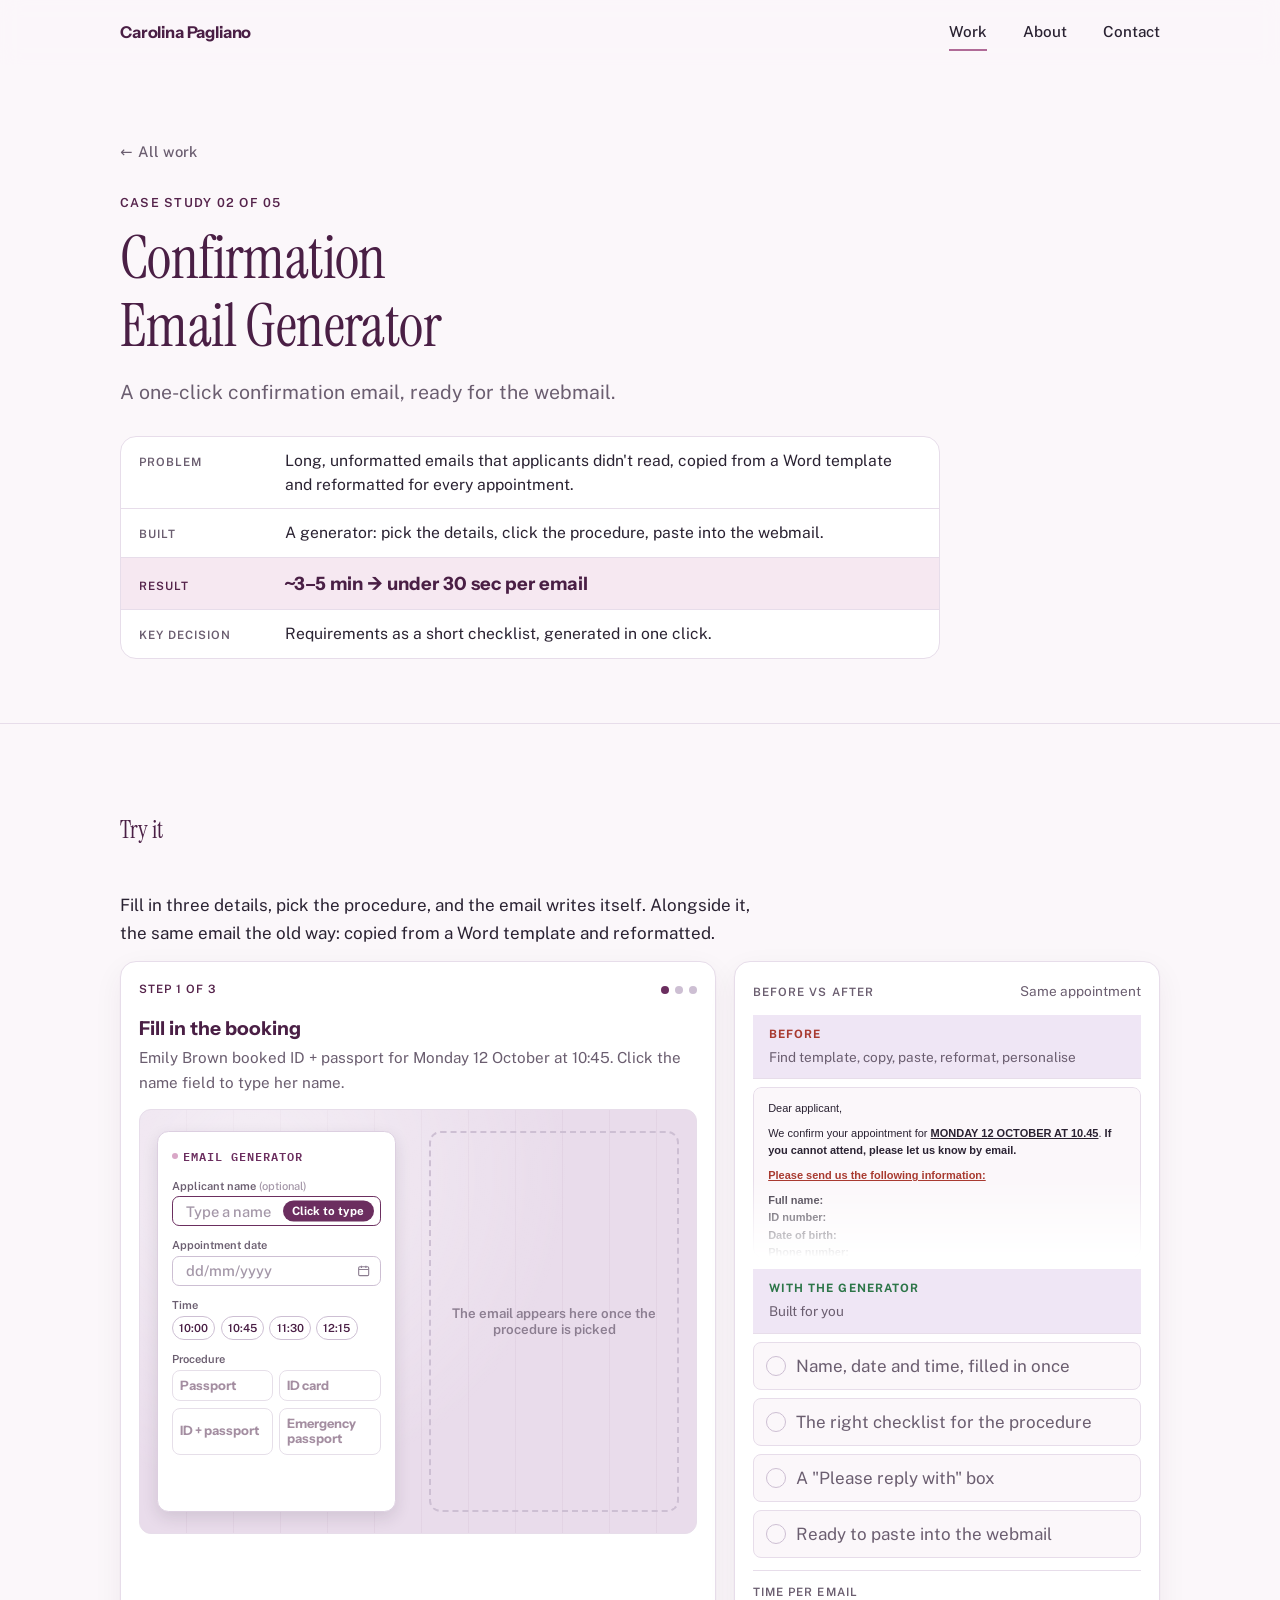
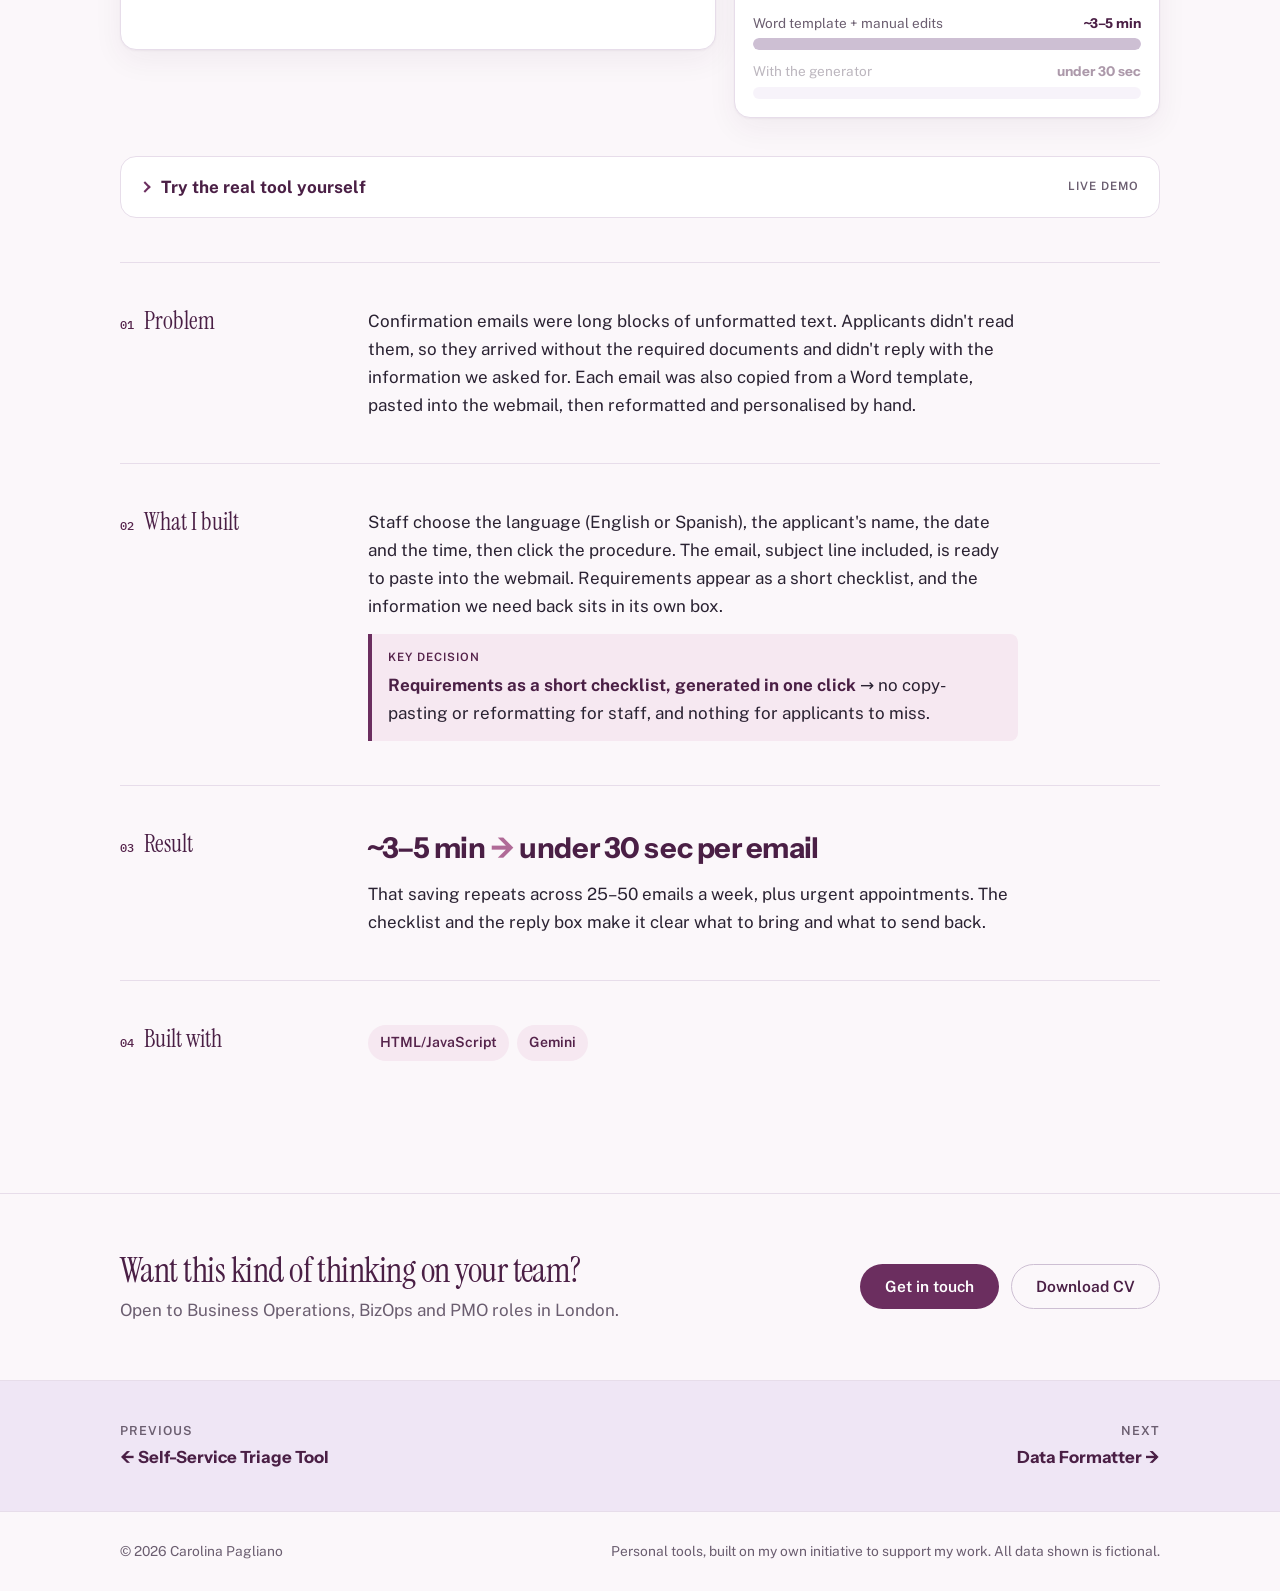
==== commit 5b776663: "Added Live Animated Simulations" ====
--- a/email-generator.html
+++ b/email-generator.html
@@ -4,24 +4,24 @@
 <meta charset="utf-8">
 <meta name="viewport" content="width=device-width, initial-scale=1, viewport-fit=cover">
 <title>Confirmation Email Generator · Carolina Pagliano</title>
-<meta name="description" content="A one-click, clearly formatted confirmation email, ready to paste into Outlook.">
+<meta name="description" content="A one-click, clearly formatted confirmation email, ready to paste into the webmail.">
 <meta property="og:type" content="website">
 <meta property="og:title" content="Confirmation Email Generator · Carolina Pagliano">
-<meta property="og:description" content="A one-click, clearly formatted confirmation email, ready to paste into Outlook.">
-<meta property="og:image" content="https://caritopagliano.github.io/images/og-banner.png">
+<meta property="og:description" content="A one-click, clearly formatted confirmation email, ready to paste into the webmail.">
+<meta property="og:image" content="https://caritopagliano.github.io/images/og-banner.png?v=2">
 <meta property="og:image:width" content="1200">
 <meta property="og:image:height" content="630">
 <meta property="og:url" content="https://caritopagliano.github.io/email-generator.html">
 <meta name="twitter:card" content="summary_large_image">
 <meta name="twitter:title" content="Confirmation Email Generator · Carolina Pagliano">
-<meta name="twitter:description" content="A one-click, clearly formatted confirmation email, ready to paste into Outlook.">
-<meta name="twitter:image" content="https://caritopagliano.github.io/images/og-banner.png">
-<link rel="icon" type="image/png" href="images/favicon.png">
-<link rel="apple-touch-icon" href="images/favicon.png">
+<meta name="twitter:description" content="A one-click, clearly formatted confirmation email, ready to paste into the webmail.">
+<meta name="twitter:image" content="https://caritopagliano.github.io/images/og-banner.png?v=2">
+<link rel="icon" type="image/png" href="images/favicon.png?v=2">
+<link rel="apple-touch-icon" href="images/favicon.png?v=2">
 <link rel="preconnect" href="https://fonts.googleapis.com">
 <link rel="preconnect" href="https://fonts.gstatic.com" crossorigin>
 <link rel="stylesheet" href="https://fonts.googleapis.com/css2?family=IBM+Plex+Mono:wght@400;500&family=Instrument+Serif:ital@0;1&family=Instrument+Sans:wght@500;600;700&family=Public+Sans:ital,wght@0,400;0,500;0,600;1,400&display=swap">
-<link rel="stylesheet" href="styles.css">
+<link rel="stylesheet" href="styles.css?v=7">
 </head>
 <body data-page="case">
 <a class="skip-link" href="#main">Skip to content</a>
@@ -42,10 +42,10 @@
       <a class="back" href="index.html#work"><span aria-hidden="true">←</span> All work</a>
       <p class="eyebrow">Case study 02 of 05</p>
       <h1>Confirmation Email Generator</h1>
-      <p class="lede">A one-click confirmation email, ready for Outlook.</p>
+      <p class="lede">A one-click confirmation email, ready for the webmail.</p>
       <dl class="glance" aria-label="At a glance">
-        <div><dt>Problem</dt><dd>Long, unformatted emails that applicants didn't read, typed by hand for every appointment.</dd></div>
-        <div><dt>Built</dt><dd>A generator: pick the details, click the procedure, paste into Outlook.</dd></div>
+        <div><dt>Problem</dt><dd>Long, unformatted emails that applicants didn't read, copied from a Word template and reformatted for every appointment.</dd></div>
+        <div><dt>Built</dt><dd>A generator: pick the details, click the procedure, paste into the webmail.</dd></div>
         <div class="glance-result"><dt>Result</dt><dd>~3–5 min → under 30 sec per email</dd></div>
         <div><dt>Key decision</dt><dd>Requirements as a short checklist, generated in one click.</dd></div>
       </dl>
@@ -53,101 +53,183 @@
   </section>
 
   <div class="wrap cs-body">
-    <section class="cs-block cs-try">
+    <section class="cs-block cs-try wide">
       <h2>Try it</h2>
       <div class="cs-content">
-        <div class="ba-grid" aria-label="Before and after comparison">
-          <div class="ba ba-before">
-            <div class="ba-head"><strong>Before</strong><span>Typed by hand</span></div>
-            <div class="old-mail" aria-label="Example of the old email format">
-              <p>Dear applicant,</p>
-              <p>We confirm your appointment for <b><u>MONDAY 12 OCTOBER AT 10.45</u></b>. <b>If you cannot attend, please let us know by email.</b></p>
-              <p class="red">Please send us the following information:</p>
-              <p><b>Full name:</b><br><b>ID number:</b><br><b>Date of birth:</b><br><b>Phone number:</b></p>
-              <p>We also remind you that on the day of your appointment you must bring the following <b><u>requirements:</u></b></p>
-              <p><b><u>a) Your latest ID.</u></b></p>
-              <p class="sub">o&nbsp; If you do <b><u>not have</u></b> your <b><u>current ID because it was lost or stolen</u></b>, both procedures must be completed at the same appointment, and you must present your valid passport and/or another identity document issued by the same country.</p>
-              <p class="sub">o&nbsp; If you live in this area and your ID shows an address in another country, a <b>change of address</b> must also be completed on the same day, which requires proof of address dated within the last three months in your full name, such as a utility bill, bank statement or council tax letter.</p>
-              <p><b><u>b) Your birth certificate</u></b>, original, in good condition and with all pages, together with any previous documents you may hold.</p>
-            </div>
+        <p>Fill in three details, pick the procedure, and the email writes itself. Alongside it, the same email the old way: copied from a Word template and reformatted.</p>
+        <div class="sim email-sim">
+          <section class="scene-card" aria-label="Simulation">
+            <div class="step-row">
+              <span class="step-label teal" id="step-label">Step 1 of 3</span>
+              <div class="dots" aria-hidden="true"><span class="on"></span><span></span><span></span></div>
+            </div>
+            <div>
+              <div class="scene-title" id="scene-title"></div>
+              <p class="scene-help" id="scene-help"></p>
+            </div>
+
+            <div class="stage email" id="stage">
+              <div class="stage-inner">
+                <div class="gen" aria-label="Email generator">
+                  <div class="gen-title"><i></i>Email generator</div>
+                  <div class="fld"><b>Applicant name <span class="opt-note">(optional)</span></b><div class="inp" id="f-name"><em class="ival"></em><span class="iph">Type a name</span></div></div>
+                  <div class="fld" id="fld-date"><b>Appointment date</b>
+                    <div class="inp" id="f-date"><em class="ival"></em><span class="iph">dd/mm/yyyy</span>
+                      <svg viewBox="0 0 24 24" fill="none" stroke="currentColor" stroke-width="2" aria-hidden="true"><rect x="3" y="5" width="18" height="16" rx="2"/><path d="M3 10h18M8 3v4M16 3v4"/></svg>
+                    </div>
+                    <div class="cal" id="cal" aria-hidden="true">
+                      <div class="cal-head">October 2026<span>‹ ›</span></div>
+                      <div class="cal-grid" id="cal-grid"></div>
+                    </div>
+                  </div>
+                  <div class="fld"><b>Time</b>
+                    <div class="times" id="times">
+                      <span class="tchip">10:00</span><span class="tchip" id="t1045">10:45</span><span class="tchip">11:30</span><span class="tchip">12:15</span>
+                    </div>
+                  </div>
+                  <div class="fld"><b>Procedure</b>
+                    <div class="procs" id="procs">
+                      <button type="button" class="proc dim" tabindex="-1">Passport</button>
+                      <button type="button" class="proc dim" tabindex="-1">ID card</button>
+                      <button type="button" class="proc dim" id="p-both" tabindex="-1">ID + passport</button>
+                      <button type="button" class="proc dim" tabindex="-1">Emergency passport</button>
+                    </div>
+                  </div>
+                </div>
+
+                <div class="mail-ph" id="mail-ph" aria-hidden="true">The email appears here once the procedure is picked</div>
+                <div class="mail" id="mail" aria-live="polite">
+                  <div class="m-subj">Subject: <b>Appointment confirmed: ID + passport – Monday 12 October, 10:45</b></div>
+                  <div class="m-text">Dear Emily Brown,</div>
+                  <div class="m-when">Monday 12 October 2026 · 10:45</div>
+                  <div class="m-h">Please bring</div>
+                  <ul class="m-list"><li>Your current ID card</li><li>Your previous passport, if you have one</li><li>Proof of address (last 3 months)</li></ul>
+                  <div class="m-reply"><b>Please reply with</b><br>full name · ID number · date of birth · phone</div>
+                  <div class="m-actions" id="copy-row"><button type="button" class="m-copy" id="copy" tabindex="-1">Copy email</button></div>
+                </div>
+
+                <div class="outlook" id="outlook" aria-label="Webmail">
+                  <div class="ol-bar"><span>New message · Webmail</span><span class="ol-send">Send</span></div>
+                  <div class="ol-head"><div>To <b>Emily Brown</b></div><div>Subject <b>Appointment confirmed: ID + passport – Monday 12 October, 10:45</b></div></div>
+                  <div class="ol-body">
+                    <div>Dear Emily Brown,</div>
+                    <div class="m-when">Monday 12 October 2026 · 10:45</div>
+                    <div><b>Please bring:</b> current ID card · previous passport · proof of address</div>
+                    <div class="m-reply"><b>Please reply with</b> full name · ID number · date of birth · phone</div>
+                  </div>
+                </div>
+              </div>
+            </div>
+
+            <p class="scene-msg" id="scene-msg" aria-live="polite"></p>
+            <div class="scene-actions">
+              <button type="button" class="btn btn-secondary btn-small" id="replay" hidden>Replay</button>
+              <span class="btn-hint" id="hint-btn" aria-hidden="true"><i></i><span>Click here</span></span>
+            </div>
+          </section>
+
+          <section class="tracker-card" aria-label="Before and after">
+            <div class="tracker-top">
+              <span class="step-label">Before vs after</span>
+              <span class="small-note">Same appointment</span>
+            </div>
+            <div class="cmp before">
+              <div class="ba-head"><strong>Before</strong><span>Find template, copy, paste, reformat, personalise</span></div>
+              <div class="old-mail" aria-label="Example of the old email format">
+                <p>Dear applicant,</p>
+                <p>We confirm your appointment for <b><u>MONDAY 12 OCTOBER AT 10.45</u></b>. <b>If you cannot attend, please let us know by email.</b></p>
+                <p class="red">Please send us the following information:</p>
+                <p><b>Full name:</b><br><b>ID number:</b><br><b>Date of birth:</b><br><b>Phone number:</b></p>
+                <p>We also remind you that on the day of your appointment you must bring the following <b><u>requirements:</u></b></p>
+                <p><b><u>a) Your latest ID.</u></b></p>
+              </div>
+            </div>
+            <div class="cmp after">
+              <div class="ba-head"><strong>With the generator</strong><span>Built for you</span></div>
+              <ul class="includes">
+                <li data-inc="details"><i>✓</i>Name, date and time, filled in once</li>
+                <li data-inc="checklist"><i>✓</i>The right checklist for the procedure</li>
+                <li data-inc="reply"><i>✓</i>A "Please reply with" box</li>
+                <li data-inc="outlook"><i>✓</i>Ready to paste into the webmail</li>
+              </ul>
+            </div>
+            <div class="timebars" id="timebars">
+              <span class="step-label">Time per email</span>
+              <div class="tb"><div class="tb-top"><span>Word template + manual edits</span><strong>~3–5 min</strong></div><div class="tb-track"><div class="tb-fill slow"></div></div></div>
+              <div class="tb fast-row"><div class="tb-top"><span>With the generator</span><strong>under 30 sec</strong></div><div class="tb-track"><div class="tb-fill fast"></div></div></div>
+            </div>
+          </section>
+        </div>
+
+        <details class="try-more">
+          <summary>Try the real tool yourself<span>Live demo</span></summary>
+          <div class="try-more-body">
+            <p class="try-more-intro">Fill in your own details or use the sample data, pick a procedure, and copy the finished email, in English or Spanish.</p>
+          <div class="try">
+            <span class="step-label">How to try it</span>
+            <ol class="try-steps">
+              <li>Click <strong>Try with sample data</strong></li>
+              <li>Choose a procedure</li>
+              <li>Copy the finished email</li>
+            </ol>
           </div>
-          <div class="ba ba-after">
-            <div class="ba-head"><strong>After</strong><span>Generated in one click</span></div>
-            <div class="mail-subject">Subject: <strong>Appointment confirmed: ID + passport – Monday 12 October, 10:45</strong></div>
-            <div class="mail-paper">
-              <p>Dear Emily Brown,</p>
-              <div class="mail-when">Monday 12 October 2026 · 10:45</div>
-              <h4>Please bring</h4>
-              <ul class="mail-check"><li>Your current ID card</li><li>Your previous passport, if you have one</li><li>Proof of address dated within the last 3 months</li></ul>
-              <div class="mail-reply"><strong>Please reply with</strong><span>full name · ID number · date of birth · phone</span></div>
-              <p class="mail-note">If you can't attend, please let us know by email.</p>
+          <div class="demo">
+            <div class="demo-bar">
+              <span class="demo-tag">Live demo</span>
+              <div class="demo-bar-actions">
+                <button type="button" class="btn btn-primary btn-small pulse" id="eg-sample">Try with sample data</button>
+                <button type="button" class="btn btn-secondary btn-small" id="eg-reset" hidden>Start over</button>
+              </div>
+            </div>
+            <div class="demo-body">
+              <div class="demo-top">
+                <span class="step-label">Email language</span>
+                <div class="seg" role="group" aria-label="Email language">
+                  <button type="button" data-lang="es" aria-pressed="false">Español</button>
+                  <button type="button" data-lang="en" aria-pressed="true">English</button>
+                </div>
+              </div>
+              <div class="eg-grid">
+                <div class="field"><label for="eg-name">Applicant name (optional)</label><input id="eg-name" type="text" autocomplete="off" placeholder="e.g. Emily Brown"></div>
+                <div class="field"><label for="eg-date">Appointment date</label><input id="eg-date" type="date"></div>
+              </div>
+              <div class="field">
+                <span class="step-label" id="eg-time-label">Time</span>
+                <div class="chip-btns" role="group" aria-labelledby="eg-time-label" id="eg-times">
+                  <button type="button" class="chip-btn" data-time="10:00" aria-pressed="false">10:00</button>
+                  <button type="button" class="chip-btn" data-time="10:45" aria-pressed="false">10:45</button>
+                  <button type="button" class="chip-btn" data-time="11:30" aria-pressed="false">11:30</button>
+                  <button type="button" class="chip-btn" data-time="12:15" aria-pressed="false">12:15</button>
+                  <button type="button" class="chip-btn" data-time="other" aria-pressed="false">Other</button>
+                  <span class="time-other" id="eg-other-wrap" hidden><label class="visually-hidden" for="eg-other">Other time</label><input class="chip-btn" id="eg-other" type="time"></span>
+                </div>
+              </div>
+              <div class="field">
+                <span class="step-label">Procedure: click one to create the email</span>
+                <div class="proc-grid" id="eg-procs"></div>
+              </div>
+              <div class="preview" id="eg-preview"></div>
+              <p class="msg" id="eg-msg" aria-live="polite"></p>
             </div>
           </div>
-        </div>
-
-        <div class="try">
-          <span class="step-label">How to try it</span>
-          <ol class="try-steps">
-            <li>Click <strong>Try with sample data</strong></li>
-            <li>Choose a procedure</li>
-            <li>Copy the finished email</li>
-          </ol>
-        </div>
-        <div class="demo">
-          <div class="demo-bar">
-            <span class="demo-tag">Live demo</span>
-            <div class="demo-bar-actions">
-              <button type="button" class="btn btn-primary btn-small pulse" id="eg-sample">Try with sample data</button>
-              <button type="button" class="btn btn-secondary btn-small" id="eg-reset" hidden>Start over</button>
-            </div>
+          <p class="demo-note">The real tool covers 17 procedures, including children's documents and urgent cases. The demo shows 4. Requirements are illustrative.</p>
           </div>
-          <div class="demo-body">
-            <div class="demo-top">
-              <span class="step-label">Email language</span>
-              <div class="seg" role="group" aria-label="Email language">
-                <button type="button" data-lang="es" aria-pressed="false">Español</button>
-                <button type="button" data-lang="en" aria-pressed="true">English</button>
-              </div>
-            </div>
-            <div class="eg-grid">
-              <div class="field"><label for="eg-name">Applicant name (optional)</label><input id="eg-name" type="text" autocomplete="off" placeholder="e.g. Emily Brown"></div>
-              <div class="field"><label for="eg-date">Appointment date</label><input id="eg-date" type="date"></div>
-            </div>
-            <div class="field">
-              <span class="step-label" id="eg-time-label">Time</span>
-              <div class="chip-btns" role="group" aria-labelledby="eg-time-label" id="eg-times">
-                <button type="button" class="chip-btn" data-time="10:00" aria-pressed="false">10:00</button>
-                <button type="button" class="chip-btn" data-time="10:45" aria-pressed="false">10:45</button>
-                <button type="button" class="chip-btn" data-time="11:30" aria-pressed="false">11:30</button>
-                <button type="button" class="chip-btn" data-time="12:15" aria-pressed="false">12:15</button>
-                <button type="button" class="chip-btn" data-time="other" aria-pressed="false">Other</button>
-                <span class="time-other" id="eg-other-wrap" hidden><label class="visually-hidden" for="eg-other">Other time</label><input class="chip-btn" id="eg-other" type="time"></span>
-              </div>
-            </div>
-            <div class="field">
-              <span class="step-label">Procedure: click one to create the email</span>
-              <div class="proc-grid" id="eg-procs"></div>
-            </div>
-            <div class="preview" id="eg-preview"></div>
-            <p class="msg" id="eg-msg" aria-live="polite"></p>
-          </div>
-        </div>
-        <p class="demo-note">The real tool covers 17 procedures, including children's documents and urgent cases. The demo shows 4. Requirements are illustrative.</p>
+        </details>
       </div>
     </section>
 
     <section class="cs-block">
       <h2><span class="n">01</span>Problem</h2>
       <div class="cs-content">
-        <p>Confirmation emails were long blocks of unformatted text. Applicants didn't read them, so they arrived without the required documents and didn't reply with the information we asked for. Each email was also written by hand, checking requirements and retyping every detail.</p>
+        <p>Confirmation emails were long blocks of unformatted text. Applicants didn't read them, so they arrived without the required documents and didn't reply with the information we asked for. Each email was also copied from a Word template, pasted into the webmail, then reformatted and personalised by hand.</p>
       </div>
     </section>
 
     <section class="cs-block">
       <h2><span class="n">02</span>What I built</h2>
       <div class="cs-content">
-        <p>Staff choose the language (English or Spanish), the applicant's name, the date and the time, then click the procedure. The email, subject line included, is ready to paste into Outlook. Requirements appear as a short checklist, and the information we need back sits in its own box.</p>
-        <div class="decision"><span class="decision-label">Key decision</span><p><strong>Requirements as a short checklist, generated in one click</strong> → no retyping for staff, and nothing for applicants to miss.</p></div>
+        <p>Staff choose the language (English or Spanish), the applicant's name, the date and the time, then click the procedure. The email, subject line included, is ready to paste into the webmail. Requirements appear as a short checklist, and the information we need back sits in its own box.</p>
+        <div class="decision"><span class="decision-label">Key decision</span><p><strong>Requirements as a short checklist, generated in one click</strong> → no copy-pasting or reformatting for staff, and nothing for applicants to miss.</p></div>
       </div>
     </section>
 
@@ -176,7 +258,7 @@
     </div>
     <div class="cs-cta-actions">
       <a class="btn btn-primary" href="index.html#contact">Get in touch</a>
-      <a class="btn btn-secondary" href="Carolina-Pagliano-CV.pdf" target="_blank" rel="noopener">Download CV</a>
+      <a class="btn btn-secondary" href="Carolina-Pagliano-CV.pdf?v=2" target="_blank" rel="noopener">Download CV</a>
     </div>
   </div>
 </section>
@@ -194,7 +276,7 @@
   </div>
 </footer>
 
-<script src="site.js"></script>
+<script src="site.js?v=7"></script>
 <script>
 (function () {
   // All requirements are illustrative.
@@ -295,7 +377,7 @@
       '</div>';
   }
 
-  // Formatted version for pasting into Outlook (inline styles), plus a plain-text fallback
+  // Formatted version for pasting into the webmail (inline styles), plus a plain-text fallback
   function emailHtml() {
     var x = parts(), t = x.t;
     var when = val(x.longDate, t.date) + ' · ' + val(x.time, t.time);
@@ -335,7 +417,7 @@
     } else {
       window.copyText(text, btn, t.copied);
     }
-    msg.textContent = 'Email copied. Paste it into a new email in Outlook.';
+    msg.textContent = 'Email copied. Paste it into a new email in the webmail.';
   }
 
   function changed() {
@@ -354,7 +436,7 @@
     window.flash(preview);
     var missing = !dateEl.value || !(state.time === 'other' ? otherEl.value : state.time);
     msg.textContent = 'Email created for ' + TEXT.en.procs[state.proc].name + '.' +
-      (missing ? ' Choose a date and time to fill the highlighted gaps.' : ' Click Copy email to paste it into Outlook.');
+      (missing ? ' Choose a date and time to fill the highlighted gaps.' : ' Click Copy email to paste it into the webmail.');
     changed();
   });
 
@@ -420,5 +502,139 @@
   renderPreview();
 })();
 </script>
+<script>
+(function () {
+  var reduce = window.matchMedia('(prefers-reduced-motion: reduce)').matches;
+  function wait(ms) { return new Promise(function (r) { setTimeout(r, reduce ? 0 : ms); }); }
+  function $(id) { return document.getElementById(id); }
+  // phase: 0 name · 1 open calendar · 2 pick day · 3 pick time · 4 procedure · 5 copy · 6 done
+  var phase = 0, busy = false;
+
+  // October 2026 starts on a Thursday (Monday-first grid: 3 blanks)
+  var g = '<b>M</b><b>T</b><b>W</b><b>T</b><b>F</b><b>S</b><b>S</b><i></i><i></i><i></i>';
+  for (var d = 1; d <= 31; d++) g += '<span' + (d === 12 ? ' id="d12"' : '') + '>' + d + '</span>';
+  $('cal-grid').innerHTML = g;
+
+  function setStep(n, title, help) {
+    $('step-label').textContent = 'Step ' + n + ' of 3';
+    document.querySelectorAll('.dots span').forEach(function (d, i) { d.classList.toggle('on', i < n); });
+    $('scene-title').textContent = title; $('scene-help').textContent = help;
+  }
+  function tick(key) { var li = document.querySelector('[data-inc="' + key + '"]'); li.classList.add('done'); li.classList.remove('flash'); void li.offsetWidth; li.classList.add('flash'); }
+  function tapLabel(el, text, cls) { var old = el.querySelector(':scope > .tap'); if (old) old.remove(); if (text) el.insertAdjacentHTML('beforeend', '<span class="tap' + (cls ? ' ' + cls : '') + '" aria-hidden="true">' + text + '</span>'); }
+  function target(el, text, cls) { el.classList.add('target'); tapLabel(el, text, cls); }
+  function untarget(el) { el.classList.remove('target'); tapLabel(el, ''); }
+  function val(id) { return $(id).querySelector('.ival'); }
+
+  async function typeName() {
+    busy = true;
+    var f = $('f-name'); untarget(f); f.classList.add('active', 'typing');
+    var text = 'Emily Brown';
+    for (var i = 1; i <= text.length; i++) { val('f-name').textContent = text.slice(0, i); await wait(55 + Math.random() * 45); }
+    f.classList.remove('active', 'typing');
+    phase = 1;
+    $('scene-help').textContent = 'Next, the date. Click the date field to open the calendar.';
+    target($('f-date'), 'Click', 'inside');
+    busy = false;
+  }
+  function openCal() {
+    phase = 2;
+    var f = $('f-date'); untarget(f); f.classList.add('active');
+    $('cal').classList.add('open');
+    $('scene-help').textContent = 'Pick Monday 12 from the calendar.';
+    target($('d12'), 'Click', 'above');
+  }
+  async function pickDay() {
+    busy = true;
+    untarget($('d12')); $('d12').classList.add('target');
+    await wait(180);
+    $('cal').classList.remove('open'); $('d12').classList.remove('target');
+    $('f-date').classList.remove('active');
+    val('f-date').textContent = 'Mon 12 Oct 2026';
+    phase = 3;
+    $('scene-help').textContent = 'Last detail: the time. The usual slots are preset, so it is one click.';
+    target($('t1045'), 'Click', 'above');
+    busy = false;
+  }
+  function pickTime() {
+    var t = $('t1045'); untarget(t); t.classList.add('picked');
+    tick('details');
+    phase = 4;
+    setStep(2, 'Pick the procedure', 'Click the procedure. The generator adds the right requirements for it.');
+    $('scene-msg').textContent = 'Name, date and time are in. Nothing else to type.';
+    var b = $('p-both'); b.classList.remove('dim'); b.tabIndex = 0; target(b, 'Click');
+  }
+  async function pickProc() {
+    busy = true;
+    var b = $('p-both'); untarget(b); b.classList.add('picked');
+    $('mail-ph').classList.add('off');
+    var mail = $('mail'); mail.classList.add('on');
+    var parts = Array.prototype.slice.call(mail.children);
+    for (var i = 0; i < parts.length; i++) {
+      parts[i].classList.add('in');
+      if (parts[i].classList.contains('m-list')) tick('checklist');
+      if (parts[i].classList.contains('m-reply')) tick('reply');
+      await wait(110);
+    }
+    phase = 5;
+    setStep(3, 'Copy it into the webmail', 'One click copies the whole formatted email, subject line included.');
+    $('scene-msg').textContent = 'Compare it with the old email under Before vs after: the date stands out, the requirements are a short checklist, and what we need back has its own box.';
+    var c = $('copy'); c.classList.add('target'); c.tabIndex = 0; tapLabel($('copy-row'), 'Click');
+    busy = false;
+  }
+  async function copyMail() {
+    busy = true;
+    var c = $('copy'); tapLabel($('copy-row'), ''); c.classList.remove('target'); c.textContent = 'Copied ✓';
+    await wait(250);
+    $('mail').classList.add('fly');
+    $('outlook').classList.add('in');
+    await wait(450);
+    tick('outlook');
+    $('timebars').classList.add('show');
+    phase = 6;
+    $('scene-msg').innerHTML = 'Pasted into the webmail and ready to send: <strong>under 30 seconds</strong> instead of ~3–5 minutes copying and reformatting a Word template.';
+    $('replay').hidden = false; $('hint-btn').classList.add('show');
+    busy = false;
+  }
+
+  // One handler for the whole desk: the highlighted item or its pointer label runs the current step
+  $('stage').addEventListener('click', function (e) {
+    if (busy) return;
+    var on = function (sel) { return !!e.target.closest(sel); };
+    var onTap = on('.tap');
+    if (phase === 0 && (onTap || on('#f-name'))) typeName();
+    else if (phase === 1 && (onTap || on('#f-date'))) openCal();
+    else if (phase === 2 && (onTap || on('#d12'))) pickDay();
+    else if (phase === 3 && (onTap || on('#t1045'))) pickTime();
+    else if (phase === 4 && (onTap || on('#p-both'))) pickProc();
+    else if (phase === 5 && (onTap || on('#copy'))) copyMail();
+  });
+  $('replay').addEventListener('click', reset);
+  // The "Click here" label does the same as the button it points at
+  $('hint-btn').addEventListener('click', function () {
+    var b = Array.prototype.filter.call(document.querySelectorAll('.scene-actions .btn'), function (x) { return !x.hidden; })[0];
+    if (b) b.click();
+  });
+
+  function reset() {
+    phase = 0; busy = false;
+    ['f-name', 'f-date'].forEach(function (id) { val(id).textContent = ''; var f = $(id); f.className = 'inp'; tapLabel(f, ''); });
+    $('cal').classList.remove('open'); untarget($('d12'));
+    document.querySelectorAll('.tchip').forEach(function (t) { t.className = 'tchip'; tapLabel(t, ''); });
+    document.querySelectorAll('.proc').forEach(function (p) { p.className = 'proc dim'; p.tabIndex = -1; tapLabel(p, ''); });
+    $('mail-ph').classList.remove('off');
+    var mail = $('mail'); mail.className = 'mail'; Array.prototype.forEach.call(mail.children, function (x) { x.classList.remove('in'); });
+    tapLabel($('copy-row'), ''); var c = $('copy'); c.className = 'm-copy'; c.textContent = 'Copy email'; c.tabIndex = -1;
+    $('outlook').classList.remove('in');
+    document.querySelectorAll('.includes li').forEach(function (li) { li.classList.remove('done', 'flash'); });
+    $('timebars').classList.remove('show');
+    $('replay').hidden = true; $('hint-btn').classList.remove('show');
+    setStep(1, 'Fill in the booking', 'Emily Brown booked ID + passport for Monday 12 October at 10:45. Click the name field to type her name.');
+    $('scene-msg').textContent = '';
+    target($('f-name'), 'Click to type', 'inside');
+  }
+  reset();
+})();
+</script>
 </body>
 </html>
--- a/styles.css
+++ b/styles.css
@@ -139,7 +139,7 @@
 img { max-width: 100%; display: block; }
 /* Brand serif on the two top heading levels only; h3, stats, key results, buttons and body stay in the sans */
 h1, h2 { font-family: var(--font-serif) !important; font-weight: 400 !important; letter-spacing: -0.005em; }
-h1 em.hl { font-style: italic; white-space: nowrap; padding: 0 0.08em; background: linear-gradient(transparent 58%, var(--highlight) 58%, var(--highlight) 92%, transparent 92%); }
+h1 em.hl { font-style: italic; white-space: nowrap; padding: 0.02em 0.14em 0.06em; border-radius: 0.18em; background: var(--highlight); }
 h1, h2, h3, h4 {
   font-family: var(--font-display);
   color: var(--heading);
@@ -614,7 +614,7 @@
 .ba-grid { display: grid; grid-template-columns: 1fr; gap: 16px; align-items: start; }
 @media (min-width: 820px) { .ba-grid { grid-template-columns: repeat(2, minmax(0, 1fr)); } }
 .ba { border: 1px solid var(--line); border-radius: var(--radius); overflow: hidden; background: var(--surface); min-width: 0; }
-.ba-head { display: flex; justify-content: space-between; gap: 10px; padding: 10px 16px; border-bottom: 1px solid var(--line); background: var(--bg-soft); font-size: 0.8rem; color: var(--muted); }
+.ba-head { display: grid; gap: 2px; padding: 10px 16px; border-bottom: 1px solid var(--line); background: var(--bg-soft); font-size: 0.8rem; color: var(--muted); }
 .ba-head strong { font-size: 0.72rem; letter-spacing: 0.09em; text-transform: uppercase; }
 .ba-before .ba-head strong { color: var(--bad); }
 .ba-after .ba-head strong { color: var(--ok); }
@@ -926,3 +926,536 @@
 .cs-cta p { color: var(--muted); }
 .cs-cta-actions { display: flex; flex-wrap: wrap; gap: 12px; }
 
+
+/* ---------- Tracker simulation: a desk scene that plays one step per click, beside the live tracker ---------- */
+
+  .sim { display: grid; grid-template-columns: minmax(0, 1fr); gap: 18px; }
+  @media (min-width: 980px) { .sim { grid-template-columns: minmax(0, 1.05fr) minmax(0, 1fr); align-items: start; } }
+
+  /* ---------- Scene ---------- */
+  .scene-card { display: grid; gap: 14px; padding: 18px; border: 1px solid var(--line); border-radius: var(--radius); background: var(--surface); box-shadow: var(--shadow); min-width: 0; }
+  .step-row { display: flex; justify-content: space-between; align-items: center; gap: 12px; }
+  .dots { display: flex; gap: 6px; }
+  .dots span { width: 8px; height: 8px; border-radius: 50%; background: var(--line-strong); transition: background-color .3s; }
+  .dots span.on { background: var(--primary); }
+  .scene-title { font-family: var(--font-display); font-weight: 700; font-size: 1.2rem; color: var(--heading); }
+  .scene-help { color: var(--muted); font-size: .95rem; }
+
+  .stage {
+    position: relative; width: 100%; aspect-ratio: 460 / 300; border-radius: 12px; overflow: hidden;
+    background:
+      radial-gradient(circle at 20% 15%, rgba(255,255,255,.55), transparent 55%),
+      repeating-linear-gradient(90deg, transparent 0 46px, rgba(107,46,95,.05) 46px 47px),
+      #E9DCEB;
+    border: 1px solid var(--line);
+  }
+  :root[data-theme="dark"] .stage { background: repeating-linear-gradient(90deg, transparent 0 46px, rgba(255,255,255,.03) 46px 47px), #2F2638; }
+  @media (prefers-color-scheme: dark) { :root:not([data-theme="light"]) .stage { background: repeating-linear-gradient(90deg, transparent 0 46px, rgba(255,255,255,.03) 46px 47px), #2F2638; } }
+  .stage-inner { position: absolute; inset: 0; } /* coordinates below are % of a 460x300 desk */
+
+  /* Delivery bag */
+  .bag {
+    position: absolute; left: 34.8%; top: 30%; width: 30.4%; height: 44%; border: 0; padding: 0; cursor: pointer;
+    background: #6B2E5F; border-radius: 14px 14px 18px 18px; box-shadow: 0 10px 24px rgba(42,34,50,.25);
+    color: #fff; font: 600 .78rem var(--font-body); display: grid; place-items: center; text-align: center;
+    transition: transform .5s ease, opacity .5s ease;
+  }
+  .bag::before { content: ""; position: absolute; top: -10%; left: 30%; width: 40%; height: 18%; border: 5px solid #6B2E5F; border-bottom: 0; border-radius: 40px 40px 0 0; }
+  .bag .seal { display: block; margin: 0 auto 6px; width: 26px; height: 26px; border-radius: 50%; background: #D9A7C7; box-shadow: inset 0 0 0 4px rgba(255,255,255,.35); }
+  .stage.clickable { cursor: pointer; }
+  .stage.clickable:hover .bag, .bag:hover, .bag:focus-visible { transform: translateY(-5px) scale(1.04); box-shadow: 0 0 0 4px #D9A7C7, 0 16px 30px rgba(42,34,50,.32); outline: none; }
+  .bag { transition: transform .25s ease, box-shadow .25s ease, opacity .5s ease; }
+  .bag.opened { transform: translateY(40%) scale(.7); opacity: 0; pointer-events: none; }
+
+  /* Envelopes */
+  .env {
+    position: absolute; width: 35%; height: 33%; border-radius: 6px; background: #fff; border: 1px solid #DCCFE0;
+    box-shadow: 0 6px 14px rgba(42,34,50,.12); padding: 6px 8px; display: grid; align-content: space-between;
+    left: 31%; top: 34%; opacity: 0; transform: scale(.3);
+    transition: left .6s cubic-bezier(.2,.8,.2,1), top .6s cubic-bezier(.2,.8,.2,1), opacity .4s, transform .6s cubic-bezier(.2,.8,.2,1), border-color .3s, background-color .3s;
+  }
+  .env::before { content: ""; position: absolute; inset: 0; background: linear-gradient(160deg, transparent 49.5%, #EFE6F5 50%, transparent 50.5%), linear-gradient(20deg, transparent 49.5%, #EFE6F5 50%, transparent 50.5%); border-radius: 6px; pointer-events: none; }
+  .env.out { opacity: 1; transform: none; }
+  .env .who { position: relative; font: 600 .74rem var(--font-body); color: #2A2232; }
+  .env .doc { position: relative; font: 500 .62rem var(--font-mono); color: #6B5E70; letter-spacing: .04em; text-transform: uppercase; }
+  .barcode { position: relative; height: 16px; width: 58%; background: repeating-linear-gradient(90deg, #2A2232 0 2px, transparent 2px 4px, #2A2232 4px 5px, transparent 5px 8px, #2A2232 8px 11px, transparent 11px 12px); border-radius: 2px; }
+  .env .tick { position: absolute; right: 8px; top: 6px; width: 22px; height: 22px; border-radius: 50%; display: grid; place-items: center; font-size: .8rem; font-weight: 700; color: #fff; background: #2c7548; transform: scale(0); transition: transform .3s cubic-bezier(.3,1.6,.5,1); }
+  .env.done { border-color: #2c7548; }
+  .env.done .tick { transform: scale(1); }
+  .env.unknown { border-color: #93600f; background: #FFF8EC; }
+  .env.unknown .tick { background: #93600f; transform: scale(1); }
+  .env.setaside { transform: rotate(-8deg) scale(.9); }
+
+  /* Signed slip */
+  .slip {
+    position: absolute; left: 31%; top: 26%; width: 38%; height: 44%; background: #fff; border: 1px solid #DCCFE0; border-radius: 4px;
+    box-shadow: 0 8px 18px rgba(42,34,50,.14); padding: 10px; display: grid; align-content: space-between; gap: 6px;
+    opacity: 0; transform: translateY(30px); transition: opacity .5s, transform .5s;
+  }
+  .slip.in { opacity: 1; transform: none; }
+  .slip .t { font: 600 .62rem var(--font-mono); letter-spacing: .08em; text-transform: uppercase; color: #6B5E70; }
+  .slip .n { font: 600 .82rem var(--font-body); color: #2A2232; }
+  .slip .sig { font: italic 1.05rem "Instrument Serif", Georgia, serif; color: #4A1F45; border-bottom: 1px solid #CDBFD3; padding-bottom: 2px; }
+  .slip.done { border-color: #2c7548; }
+
+  /* Barcode scanner */
+  .scanner {
+    position: absolute; left: 81%; top: 22%; width: 15%; aspect-ratio: 1; border: 0; padding: 0; background: none; cursor: pointer;
+    transition: left .25s cubic-bezier(.4,.1,.2,1), top .25s cubic-bezier(.4,.1,.2,1), transform .25s; transform: rotate(-12deg); z-index: 5;
+  }
+  .scanner svg { width: 100%; height: 100%; transform: scaleX(-1); filter: drop-shadow(0 8px 10px rgba(42,34,50,.3)); } /* window faces left, towards the barcode */
+  .scanner:disabled { cursor: default; }
+  .scanner.ready { animation: nudge 1.6s ease-in-out infinite; }
+  @keyframes nudge { 0%, 100% { transform: rotate(-12deg) translateY(0); } 50% { transform: rotate(-12deg) translateY(-5px); } }
+  .scanner.aim { transform: rotate(0deg); }
+  .laser { position: absolute; z-index: 4; height: 3px; border-radius: 3px; background: #ff3b3b; box-shadow: 0 0 10px 2px rgba(255,59,59,.55); opacity: 0; pointer-events: none; }
+  .laser.go { animation: zap .3s ease-out 1; }
+  @keyframes zap { 0% { opacity: 0; } 15% { opacity: 1; } 75% { opacity: 1; } 100% { opacity: 0; } }
+  .beep { position: absolute; z-index: 6; padding: 2px 8px; border-radius: 999px; background: #2A2232; color: #fff; font: 600 .7rem var(--font-mono); opacity: 0; transform: translateY(6px); transition: opacity .2s, transform .2s; pointer-events: none; }
+  .beep.show { opacity: 1; transform: none; }
+
+  /* "Click here" hints: a bouncing label pointing at what to click, plus a pulsing ring on the scanner */
+  .hint {
+    position: absolute; z-index: 7; display: flex; flex-direction: column; align-items: center; gap: 2px; pointer-events: none;
+    opacity: 0; transition: opacity .25s;
+  }
+  .hint.show { opacity: 1; animation: hint-bounce 1.1s ease-in-out infinite; }
+  .hint.show, .btn-hint.show { pointer-events: auto; cursor: pointer; } /* a visible pointer label is clickable too */
+  .hint span {
+    padding: 6px 12px; border-radius: 999px; background: #6B2E5F; color: #fff; white-space: nowrap;
+    font: 700 .8rem var(--font-body); box-shadow: 0 4px 12px rgba(42,34,50,.3);
+  }
+  .hint i { width: 0; height: 0; border-left: 7px solid transparent; border-right: 7px solid transparent; }
+  .hint.up i { order: -1; border-bottom: 8px solid #6B2E5F; }   /* arrow above the label, pointing up */
+  .hint.down i { border-top: 8px solid #6B2E5F; }                /* arrow below the label, pointing down */
+  @keyframes hint-bounce { 0%, 100% { transform: translateY(0); } 50% { transform: translateY(-5px); } }
+  .hint-scan { left: 88.5%; top: 50%; translate: -50% 0; }
+  .hint-bag { left: 50%; top: 77%; translate: -50% 0; }
+  .scanner::after {
+    content: ""; position: absolute; inset: 6%; border-radius: 50%; border: 2px solid #D9A7C7; opacity: 0; pointer-events: none;
+  }
+  .scanner.ready::after { animation: ring 1.6s ease-out infinite; }
+  @keyframes ring { 0% { opacity: .9; transform: scale(.7); } 100% { opacity: 0; transform: scale(1.35); } }
+
+  .btn-hint { display: inline-flex; align-items: center; opacity: 0; pointer-events: none; transition: opacity .25s; }
+  .btn-hint.show { opacity: 1; animation: hint-left 1.1s ease-in-out infinite; }
+  .btn-hint span { padding: 6px 12px; border-radius: 999px; background: #6B2E5F; color: #fff; white-space: nowrap; font: 700 .8rem var(--font-body); box-shadow: 0 4px 12px rgba(42,34,50,.3); }
+  .btn-hint i { width: 0; height: 0; border-top: 7px solid transparent; border-bottom: 7px solid transparent; border-right: 8px solid #6B2E5F; }
+  @keyframes hint-left { 0%, 100% { transform: translateX(0); } 50% { transform: translateX(-5px); } }
+  .scene-msg { min-height: 2.8em; font-size: .95rem; color: var(--ink); }
+  .scene-msg strong { color: var(--heading); }
+  .scene-actions { display: flex; flex-wrap: wrap; gap: 10px; align-items: center; }
+
+  /* ---------- Tracker ---------- */
+  .tracker-card { display: grid; gap: 12px; padding: 18px; border: 1px solid var(--line); border-radius: var(--radius); background: var(--surface); box-shadow: var(--shadow); min-width: 0; }
+  .tracker-top { display: flex; justify-content: space-between; align-items: baseline; gap: 10px; }
+  .mini-counters { display: grid; grid-template-columns: repeat(3, minmax(0, 1fr)); gap: 8px; list-style: none; margin: 0; padding: 0; }
+  .mini-counters li { border: 1px solid var(--line); border-radius: var(--radius-sm); padding: 8px 10px; background: var(--bg); }
+  .mini-counters strong { display: block; font: 700 1.4rem var(--font-display); color: var(--heading); line-height: 1.1; }
+  .mini-counters span { font-size: .78rem; color: var(--muted); }
+  .mini-counters li.go strong { color: var(--ok); }
+  .mini-counters li.part strong { color: var(--primary); }
+  .mini-counters li.warn strong { color: var(--warn); }
+
+/* ---------- Triage simulation: an applicant beside their phone; each answer lights up where they are sent ---------- */
+
+  /* Triage scene: applicant on the left of the desk, their phone on the right.
+     The stage is a size container, so the phone's text scales with it. */
+  .stage.triage { aspect-ratio: 460 / 320; container-type: size; }
+  .persona {
+    position: absolute; left: 5%; top: 14%; width: 44%; display: grid; gap: 3cqh; justify-items: start;
+    transition: opacity .3s, transform .3s;
+  }
+  .persona.swap { opacity: 0; transform: translateX(-12px); }
+  .avatar { width: 17cqh; height: 17cqh; border-radius: 50%; display: grid; place-items: center; background: #6B2E5F; color: #fff; font: 700 6cqh var(--font-display); box-shadow: 0 6px 14px rgba(42,34,50,.2); }
+  .persona .pname { font: 700 6cqh var(--font-display); color: #2A2232; line-height: 1.1; }
+  .persona .psit { font: 600 3.6cqh var(--font-body); color: #6B5E70; text-transform: uppercase; letter-spacing: .06em; }
+  .bubble { position: relative; background: #fff; border-radius: 14px; padding: 3.5cqh 4cqh; font: 500 4.4cqh/1.35 var(--font-body); color: #2A2232; box-shadow: 0 6px 16px rgba(42,34,50,.12); }
+  .bubble::before { content: ""; position: absolute; left: 18px; top: -7px; border: 7px solid transparent; border-top: 0; border-bottom-color: #fff; }
+
+  .phone { position: absolute; right: 7%; top: 4%; width: 37%; height: 92%; border-radius: 6.5cqh; background: #2A2232; padding: 2cqh; box-shadow: 0 14px 30px rgba(42,34,50,.3); }
+  .phone::before { content: ""; position: absolute; top: 2.6cqh; left: 50%; translate: -50% 0; width: 18%; height: 1.4cqh; border-radius: 9px; background: #4D4058; z-index: 2; }
+  .screen { position: relative; height: 100%; border-radius: 4.8cqh; background: #fff; overflow: hidden; }
+  .view { position: absolute; inset: 0; padding: 7cqh 4cqh 4cqh; display: grid; align-content: start; gap: 2.4cqh; transition: transform .35s cubic-bezier(.2,.8,.2,1), opacity .35s; }
+  .view.settled { transition: none; } /* snaps to its final place even if the browser paused the animation */
+  .view.off-r { transform: translateX(105%); opacity: 0; }
+  .view.off-l { transform: translateX(-105%); opacity: 0; }
+  .vlab { font: 600 2.9cqh var(--font-mono); letter-spacing: .08em; text-transform: uppercase; color: #6B2E5F; }
+  .vq { font: 700 4.6cqh/1.2 var(--font-display); color: #4A1F45; }
+  .opt {
+    position: relative; display: flex; align-items: center; gap: 2cqh; width: 100%; text-align: left; cursor: default;
+    padding: 2.6cqh 3cqh; border: 1.5px solid #CDBFD3; border-radius: 2.6cqh; background: #fff; color: #2A2232; font: 500 3.5cqh/1.25 var(--font-body);
+  }
+  .opt::before { content: ""; flex: none; width: 3cqh; height: 3cqh; border-radius: 50%; border: 1.5px solid #CDBFD3; }
+  .opt.dim { opacity: .45; }
+  .opt.target { cursor: pointer; border-color: #6B2E5F; padding-right: 11cqh; animation: opt-pulse 1.4s ease-out infinite; }
+  .opt.target:hover { background: #F6E8F1; }
+  .opt.picked { border-color: #6B2E5F; background: #F6E8F1; animation: none; }
+  .opt.picked::before { border: 1.2cqh solid #6B2E5F; }
+  @keyframes opt-pulse { 0% { box-shadow: 0 0 0 0 rgba(217,167,199,.9); } 100% { box-shadow: 0 0 0 2.4cqh rgba(217,167,199,0); } }
+  .tap { position: absolute; right: -1cqh; top: 50%; translate: 0 -50%; padding: .8cqh 2.2cqh; border-radius: 999px; background: #6B2E5F; color: #fff; font: 700 2.9cqh var(--font-body); animation: tap-bob 1.1s ease-in-out infinite; cursor: pointer; }
+  @keyframes tap-bob { 0%, 100% { transform: translateX(0); } 50% { transform: translateX(-1.2cqh); } }
+  .res-icon { width: 10cqh; height: 10cqh; border-radius: 50%; display: grid; place-items: center; color: #fff; font: 700 5cqh var(--font-body); }
+  .res-icon.a { background: #2c7548; } .res-icon.b { background: #93600f; } .res-icon.c { background: #6B2E5F; }
+  .res-title { font: 700 4.8cqh/1.2 var(--font-display); color: #4A1F45; }
+  .res-list { margin: 0; padding-left: 4cqh; font: 500 3.3cqh/1.45 var(--font-body); color: #2A2232; display: grid; gap: .6cqh; }
+  .res-note { padding: 2cqh 2.6cqh; border-radius: 2cqh; font: 500 3.2cqh/1.35 var(--font-body); }
+  .res-note.b { background: #faefd9; color: #6b4609; }
+  .res-note.c { background: #F6E8F1; color: #4A1F45; }
+  .fake-btn { padding: 2.2cqh; border-radius: 999px; background: #6B2E5F; color: #fff; text-align: center; font: 700 3.4cqh var(--font-body); }
+
+  /* Right side: where applicants are sent */
+  .paths { display: grid; gap: 10px; }
+  .path { display: grid; grid-template-columns: auto minmax(0, 1fr) auto; gap: 4px 12px; align-items: center; padding: 12px 14px; border: 1px solid var(--line); border-radius: var(--radius-sm); background: var(--bg); transition: border-color .3s, background-color .3s; }
+  .path .sq { grid-row: span 2; width: 14px; height: 14px; border-radius: 4px; }
+  .path.a .sq { background: var(--ok); } .path.b .sq { background: var(--warn); } .path.c .sq { background: var(--primary); }
+  .path strong { font-family: var(--font-display); color: var(--heading); }
+  .path .pdesc { grid-column: 2; font-size: .85rem; color: var(--muted); }
+  .path .count { grid-row: span 2; font: 700 1.4rem var(--font-display); color: var(--heading); min-width: 1.5ch; text-align: right; }
+  .path .who { grid-column: 2 / -1; display: flex; flex-wrap: wrap; gap: 6px; }
+  .path .who:empty { display: none; }
+  .path .who span { padding: 2px 9px; border-radius: 999px; font-size: .78rem; font-weight: 600; background: var(--primary-soft); color: var(--primary-strong); }
+  .path.lit { border-color: var(--primary); background: var(--primary-soft); }
+.try-yourself { display: grid; gap: 6px; margin-top: 28px; padding-top: 24px; border-top: 1px solid var(--line); }
+.try-yourself h3 { font-size: 1.2rem; }
+.try-yourself p { color: var(--muted); }
+
+/* Triage simulation on phones: applicant on top, a bigger phone below, on a taller desk so the text stays readable */
+@media (max-width: 640px) {
+  .stage.triage { aspect-ratio: 320 / 440; }
+  .persona { left: 5%; right: 5%; width: auto; top: 3%; grid-template-columns: auto minmax(0, 1fr); align-items: center; gap: 1.6cqh 3cqh; }
+  .avatar { width: 10cqh; height: 10cqh; font-size: 3.6cqh; }
+  .persona .pname { font-size: 4.2cqh; }
+  .persona .psit { font-size: 2.6cqh; }
+  .bubble { grid-column: 1 / -1; font-size: 3.2cqh; padding: 2cqh 3cqh; }
+  .phone { right: auto; left: 50%; translate: -50% 0; top: 33%; width: 66%; height: 64%; border-radius: 5cqh; padding: 1.6cqh; }
+  .screen { border-radius: 3.8cqh; }
+  .view { padding: 5cqh 3.4cqh 3cqh; gap: 1.3cqh; }
+  .vlab { font-size: 2.3cqh; }
+  .vq { font-size: 3.6cqh; }
+  .opt { font-size: 2.9cqh; padding: 2cqh 2.4cqh; }
+  .opt.target { padding-right: 9cqh; }
+  .tap { font-size: 2.4cqh; }
+  .res-title { font-size: 3.8cqh; }
+  .res-list, .res-note { font-size: 2.7cqh; }
+  .fake-btn { font-size: 2.8cqh; padding: 1.8cqh; }
+  .res-icon { width: 6.5cqh; height: 6.5cqh; font-size: 3.4cqh; }
+}
+
+/* ===== Email generator simulation (email-generator.html) ===== */
+  /* Email scene: the generator on the left of the desk, email preview / webmail on the right.
+     The stage is a size container, so all text scales with it. */
+  .stage.email { aspect-ratio: 460 / 350; container-type: size; --u: .8cqw; }
+  /* This scene needs more room than the result card */
+  @media (min-width: 980px) { .sim.email-sim { grid-template-columns: minmax(0, 1.4fr) minmax(0, 1fr); } }
+  .gen, .mail, .outlook {
+    position: absolute; background: #fff; border: 1px solid #DCCFE0; border-radius: calc(2.6 * var(--u)); box-shadow: 0 6px 16px rgba(42,34,50,.12);
+  }
+  .gen { left: 3%; top: 5%; width: 43%; height: 90%; padding: calc(3.2 * var(--u)); display: grid; align-content: start; gap: calc(2.8 * var(--u)); z-index: 2; }
+  .gen-title { display: flex; align-items: center; gap: calc(1.2 * var(--u)); font: 600 calc(2.7 * var(--u)) var(--font-mono); letter-spacing: .08em; text-transform: uppercase; color: #6B2E5F; }
+  .gen-title i { width: calc(1.4 * var(--u)); height: calc(1.4 * var(--u)); border-radius: 50%; background: #D9A7C7; }
+  .fld { position: relative; display: grid; gap: calc(0.8 * var(--u)); }
+  .fld > b { font: 600 calc(2.5 * var(--u)) var(--font-body); color: #6B5E70; }
+  .fld > b .opt-note { font-weight: 500; color: #A497A8; }
+
+  /* Inputs */
+  .inp { position: relative; display: flex; align-items: center; gap: calc(1 * var(--u)); min-height: calc(6.6 * var(--u)); padding: calc(1.2 * var(--u)) calc(2 * var(--u)); border: 1.5px solid #CDBFD3; border-radius: calc(1.6 * var(--u)); background: #fff; font: 500 calc(3.3 * var(--u)) var(--font-body); color: #2A2232; transition: border-color .2s, background-color .2s; }
+  .inp .iph { color: #A497A8; }
+  .inp .ival:empty + .iph { display: inline; }
+  .inp .ival:not(:empty) + .iph { display: none; }
+  .inp .ival { font-style: normal; }
+  .inp.typing .ival::after { content: "|"; color: #6B2E5F; animation: em-blink .8s steps(1) infinite; }
+  @keyframes em-blink { 50% { opacity: 0; } }
+  .inp svg { margin-left: auto; flex: none; width: calc(3 * var(--u)); height: calc(3 * var(--u)); color: #8C7E91; }
+  .inp.target { cursor: pointer; border-color: #6B2E5F; animation: em-pulse 1.4s ease-out infinite; }
+  .inp.target:hover { background: #F6E8F1; }
+  .inp.active { border-color: #6B2E5F; box-shadow: 0 0 0 calc(0.6 * var(--u)) #EFE6F5; }
+
+  /* Calendar pop-up under the date field */
+  .cal { position: absolute; left: 0; right: 0; top: calc(100% + calc(0.8 * var(--u))); z-index: 5; padding: calc(1.8 * var(--u)); background: #fff; border: 1px solid #DCCFE0; border-radius: calc(1.8 * var(--u)); box-shadow: 0 12px 26px rgba(42,34,50,.22); opacity: 0; transform: translateY(calc(-1 * var(--u))) scale(.97); transform-origin: top center; transition: opacity .2s, transform .2s; pointer-events: none; }
+  .cal.open { opacity: 1; transform: none; pointer-events: auto; }
+  .cal-head { display: flex; justify-content: space-between; margin-bottom: calc(1 * var(--u)); font: 700 calc(2.7 * var(--u)) var(--font-body); color: #4A1F45; }
+  .cal-head span { color: #A497A8; font-weight: 500; }
+  .cal-grid { display: grid; grid-template-columns: repeat(7, 1fr); gap: calc(0.3 * var(--u)); text-align: center; font: 500 calc(2.4 * var(--u)) var(--font-body); color: #2A2232; }
+  .cal-grid b { font: 700 calc(2 * var(--u)) var(--font-body); color: #A497A8; padding-bottom: calc(0.4 * var(--u)); }
+  .cal-grid > span { position: relative; padding: calc(0.6 * var(--u)) 0; border-radius: calc(1 * var(--u)); }
+  .cal-grid > span.target { background: #6B2E5F; color: #fff; font-weight: 700; cursor: pointer; animation: em-pulse 1.4s ease-out infinite; }
+
+  /* Preset time slots */
+  .times { display: flex; flex-wrap: wrap; gap: calc(1.2 * var(--u)); }
+  .tchip { position: relative; padding: calc(0.9 * var(--u)) calc(1.4 * var(--u)); border: 1.5px solid #CDBFD3; border-radius: 999px; background: #fff; font: 600 calc(2.5 * var(--u)) var(--font-body); color: #4A1F45; }
+  .tchip.target { cursor: pointer; border-color: #6B2E5F; animation: em-pulse 1.4s ease-out infinite; }
+  .tchip.target:hover { background: #F6E8F1; }
+  .tchip.picked { background: #6B2E5F; border-color: #6B2E5F; color: #fff; animation: none; }
+
+  /* Procedures */
+  .procs { display: grid; grid-template-columns: 1fr 1fr; gap: calc(1.4 * var(--u)); }
+  .proc { position: relative; padding: calc(1.6 * var(--u)); border: 1.5px solid #CDBFD3; border-radius: calc(1.8 * var(--u)); background: #fff; font: 700 calc(2.9 * var(--u))/1.2 var(--font-display); color: #4A1F45; text-align: left; cursor: default; }
+  .proc.dim { opacity: .5; }
+  .proc.target { cursor: pointer; border-color: #6B2E5F; animation: em-pulse 1.4s ease-out infinite; }
+  .proc.target:hover { background: #F6E8F1; }
+  .proc.picked { border-color: #6B2E5F; background: #F6E8F1; animation: none; }
+  @keyframes em-pulse { 0% { box-shadow: 0 0 0 0 rgba(217,167,199,.9); } 100% { box-shadow: 0 0 0 calc(2.4 * var(--u)) rgba(217,167,199,0); } }
+
+  /* Email preview */
+  .mail { left: 52%; top: 5%; width: 45%; height: 90%; padding: calc(3 * var(--u)); display: grid; align-content: start; gap: calc(1.6 * var(--u)); overflow: hidden; opacity: 0; pointer-events: none; transition: opacity .3s, transform .45s cubic-bezier(.4,.1,.2,1); }
+  .mail.on { opacity: 1; pointer-events: auto; }
+  .mail-ph { position: absolute; left: 52%; top: 5%; width: 45%; height: 90%; border: 2px dashed #CDBFD3; border-radius: calc(2.6 * var(--u)); display: grid; place-items: center; padding: calc(3 * var(--u)); text-align: center; font: 600 calc(3 * var(--u)) var(--font-body); color: #8C7E91; transition: opacity .3s; pointer-events: none; }
+  .mail-ph.off { opacity: 0; }
+  .mail.fly { transform: translateY(-110%) scale(.6); opacity: 0; }
+  .mail > * { opacity: 0; transform: translateY(6px); transition: opacity .25s, transform .25s; }
+  .mail > .in { opacity: 1; transform: none; }
+  .m-subj { font: 500 calc(2.6 * var(--u))/1.35 var(--font-body); color: #6B5E70; padding-bottom: calc(1.4 * var(--u)); border-bottom: 1px solid #E7DDEA; }
+  .m-subj b { color: #4A1F45; }
+  .m-text { font: 500 calc(3 * var(--u)) var(--font-body); color: #2A2232; }
+  .m-when { padding: calc(1.4 * var(--u)) calc(2 * var(--u)); border-radius: calc(1.4 * var(--u)); background: #F6E8F1; font: 700 calc(3 * var(--u)) var(--font-body); color: #4A1F45; }
+  .m-h { font: 700 calc(3 * var(--u)) var(--font-display); color: #4A1F45; }
+  .m-list { margin: 0; padding: 0; list-style: none; display: grid; gap: calc(0.6 * var(--u)); font: 500 calc(2.8 * var(--u))/1.35 var(--font-body); color: #2A2232; }
+  .m-list li::before { content: "✓  "; color: #6B2E5F; font-weight: 700; }
+  .m-reply { padding: calc(1.4 * var(--u)) calc(2 * var(--u)); border-radius: calc(1.4 * var(--u)); border: 1px solid #CDBFD3; background: #F7F2F9; font: 500 calc(2.7 * var(--u))/1.4 var(--font-body); color: #6B5E70; }
+  .m-reply b { color: #4A1F45; }
+  .m-actions { display: flex; align-items: center; gap: calc(2.4 * var(--u)); }
+  .m-copy { position: relative; padding: calc(1.4 * var(--u)) calc(3 * var(--u)); border-radius: 999px; border: 0; background: #6B2E5F; color: #fff; font: 700 calc(2.9 * var(--u)) var(--font-body); cursor: default; }
+  .m-copy.target { cursor: pointer; animation: em-pulse 1.4s ease-out infinite; }
+
+  /* Pointer labels: default sits to the right, pointing left */
+  .stage.email .tap { position: absolute; left: calc(100% + calc(1.4 * var(--u))); right: auto; top: 50%; translate: 0 -50%; padding: calc(0.8 * var(--u)) calc(2.2 * var(--u)); border-radius: 999px; background: #6B2E5F; color: #fff; font: 700 calc(2.6 * var(--u)) var(--font-body); white-space: nowrap; width: max-content; animation: em-bob 1.1s ease-in-out infinite; cursor: pointer; pointer-events: auto; z-index: 6; }
+  .stage.email .tap::before { content: ""; position: absolute; right: 100%; top: 50%; translate: 0 -50%; border: calc(1 * var(--u)) solid transparent; border-right-color: #6B2E5F; }
+  @keyframes em-bob { 0%, 100% { transform: translateX(0); } 50% { transform: translateX(calc(1.2 * var(--u))); } }
+  /* Inside an input, at its right end */
+  .stage.email .tap.inside { left: auto; right: calc(1.2 * var(--u)); animation: none; }
+  .stage.email .tap.inside::before { display: none; }
+  /* Above a small target, pointing down */
+  .stage.email .tap.above { left: 50%; top: auto; bottom: calc(100% + calc(1.4 * var(--u))); translate: -50% 0; animation: em-bob-y 1.1s ease-in-out infinite; }
+  .stage.email .tap.above::before { right: auto; left: 50%; top: 100%; translate: -50% 0; border-right-color: transparent; border-top-color: #6B2E5F; }
+  @keyframes em-bob-y { 0%, 100% { transform: translateY(0); } 50% { transform: translateY(calc(-1 * var(--u))); } }
+  .stage.email .m-actions .tap { position: relative; left: auto; top: auto; translate: none; }
+  .stage.email .proc .tap { left: auto; right: calc(-1 * var(--u)); top: calc(-1.6 * var(--u)); translate: 0 0; padding: calc(0.4 * var(--u)) calc(1.6 * var(--u)); font-size: calc(2.3 * var(--u)); }
+  .stage.email .proc .tap::before { display: none; }
+
+  /* Webmail */
+  .outlook { left: 50%; top: 5%; width: 47%; height: 90%; overflow: hidden; display: grid; grid-template-rows: auto auto 1fr; transform: translateY(115%); transition: transform .45s cubic-bezier(.2,.8,.2,1); pointer-events: none; }
+  .outlook.in { transform: none; pointer-events: auto; }
+  .ol-bar { display: flex; justify-content: space-between; align-items: center; padding: calc(1.6 * var(--u)) calc(2.6 * var(--u)); background: #2A2232; color: #fff; font: 600 calc(2.6 * var(--u)) var(--font-body); }
+  .ol-send { padding: calc(0.8 * var(--u)) calc(2.6 * var(--u)); border-radius: calc(1 * var(--u)); background: #D9A7C7; color: #1A1520; font: 700 calc(2.6 * var(--u)) var(--font-body); }
+  .ol-head { display: grid; gap: calc(0.8 * var(--u)); padding: calc(2 * var(--u)) calc(2.6 * var(--u)); border-bottom: 1px solid #E7DDEA; font: 500 calc(2.6 * var(--u)) var(--font-body); color: #6B5E70; }
+  .ol-head b { color: #2A2232; font-weight: 600; }
+  .ol-body { padding: calc(2 * var(--u)) calc(2.6 * var(--u)); display: grid; align-content: start; gap: calc(1.2 * var(--u)); font: 500 calc(2.7 * var(--u))/1.4 var(--font-body); color: #2A2232; }
+  .ol-body .m-when { font-size: calc(2.7 * var(--u)); }
+
+  /* Phones: generator on top, email / webmail below, on a taller desk */
+  @media (max-width: 640px) {
+    .stage.email { aspect-ratio: 320 / 630; --u: 1.25cqw; }
+    .gen { left: 4%; top: 2%; width: 92%; height: 48%; padding: calc(2.6 * var(--u)); gap: calc(2.2 * var(--u)); }
+    .mail, .mail-ph, .outlook { left: 4%; top: 52.5%; width: 92%; height: 45.5%; }
+    .cal { right: 30%; }
+  }
+
+  /* Right side: before vs after */
+  .cmp { display: grid; gap: 8px; }
+  .cmp .ba-head { display: grid; gap: 2px; }
+  .cmp .ba-head span { font-size: .85rem; color: var(--muted); }
+  .cmp .ba-head strong { font-size: 0.72rem; letter-spacing: 0.09em; text-transform: uppercase; }
+  .cmp.before .ba-head strong { color: var(--bad); }
+  .cmp.after .ba-head strong { color: var(--ok); }
+  .cmp .old-mail { max-height: 170px; padding: 12px 14px; font-size: 11px; border: 1px solid var(--line); border-radius: var(--radius-sm); background: var(--bg); }
+  .includes { list-style: none; margin: 0; padding: 0; display: grid; gap: 8px; }
+  .includes li { display: flex; gap: 10px; align-items: center; padding: 9px 12px; border: 1px solid var(--line); border-radius: var(--radius-sm); background: var(--bg); color: var(--muted); transition: border-color .3s, background-color .3s, color .3s; }
+  .includes li i { flex: none; width: 20px; height: 20px; border-radius: 50%; border: 1.5px solid var(--line-strong); display: grid; place-items: center; font-style: normal; font-size: .72rem; font-weight: 700; color: transparent; transition: background-color .3s, border-color .3s, color .3s; }
+  .includes li.done { color: var(--ink); border-color: var(--primary); background: var(--primary-soft); }
+  .includes li.done i { background: var(--ok); border-color: var(--ok); color: #fff; }
+  .timebars { display: grid; gap: 10px; padding-top: 12px; border-top: 1px solid var(--line); }
+  .tb { display: grid; gap: 4px; }
+  .tb-top { display: flex; justify-content: space-between; font-size: .85rem; color: var(--muted); }
+  .tb-top strong { color: var(--heading); font-family: var(--font-display); }
+  .tb-track { height: 12px; border-radius: 999px; background: var(--bg-soft); overflow: hidden; }
+  .tb-fill { height: 100%; border-radius: 999px; }
+  .tb-fill.slow { width: 100%; background: var(--line-strong); }
+  .tb-fill.fast { width: 0; background: var(--primary); transition: width .8s cubic-bezier(.2,.8,.2,1); }
+  .tb.fast-row { opacity: .45; transition: opacity .3s; }
+  .timebars.show .tb.fast-row { opacity: 1; }
+  .timebars.show .tb-fill.fast { width: 10%; }
+
+/* ===== Data formatter simulation (formatter.html) ===== */
+  /* Formatter scene: the PDF and the formatter window on the desk. The stage is a size container, so all text scales with it. */
+  .stage.fmt { aspect-ratio: 460 / 245; container-type: size; --u: .8cqw; }
+  .stage.fmt .pdf, .stage.fmt .fwin { position: absolute; background: #fff; border: 1px solid #DCCFE0; border-radius: calc(2.2 * var(--u)); box-shadow: 0 6px 16px rgba(42,34,50,.12); box-sizing: border-box; }
+
+  /* The PDF report */
+  .stage.fmt .pdf { left: 5%; top: 12%; width: 25%; height: 66%; padding: calc(2.6 * var(--u)); display: grid; align-content: start; gap: calc(1.6 * var(--u)); text-align: left; transition: transform .5s cubic-bezier(.4,.1,.2,1), opacity .4s, box-shadow .25s; }
+  .stage.fmt .pdf.target { cursor: pointer; }
+  .stage.fmt .pdf.target:hover { box-shadow: 0 0 0 4px #D9A7C7, 0 14px 28px rgba(42,34,50,.25); transform: translateY(-3px); }
+  .stage.fmt .pdf.gone { transform: translate(150%, -20%) scale(.35); opacity: 0; pointer-events: none; }
+  .stage.fmt .pdf-badge { justify-self: start; padding: calc(0.4 * var(--u)) calc(1.2 * var(--u)); border-radius: calc(0.8 * var(--u)); background: #B3261E; color: #fff; font: 700 calc(2.4 * var(--u)) var(--font-body); letter-spacing: .06em; }
+  .stage.fmt .pdf-title { font: 700 calc(2.8 * var(--u))/1.25 var(--font-body); color: #2A2232; }
+  .stage.fmt .pdf-lines { display: grid; gap: calc(1.4 * var(--u)); margin-top: calc(1 * var(--u)); }
+  .stage.fmt .pdf-lines i { height: calc(1 * var(--u)); border-radius: 99px; background: #E7DDEA; }
+  .stage.fmt .pdf-lines i:nth-child(odd) { width: 80%; }
+
+  /* The formatter window */
+  .stage.fmt .fwin { left: 36%; top: 4%; width: 61%; height: 92%; padding: calc(2.4 * var(--u)) calc(3 * var(--u)); display: flex; flex-direction: column; gap: calc(1.4 * var(--u)); z-index: 2; transition: left .45s cubic-bezier(.4,.1,.2,1), width .45s cubic-bezier(.4,.1,.2,1); }
+  .stage.fmt .fwin.loaded { left: 3%; width: 94%; }
+  .stage.fmt .f-title { display: flex; align-items: center; gap: calc(1.2 * var(--u)); font: 600 calc(2.6 * var(--u)) var(--font-mono); letter-spacing: .08em; text-transform: uppercase; color: #6B2E5F; }
+  .stage.fmt .f-title i { width: calc(1.4 * var(--u)); height: calc(1.4 * var(--u)); border-radius: 50%; background: #D9A7C7; }
+  .stage.fmt .drop { flex: 1; display: grid; place-items: center; border: 2px dashed #CDBFD3; border-radius: calc(1.8 * var(--u)); padding: calc(2 * var(--u)); text-align: center; font: 600 calc(3 * var(--u)) var(--font-body); color: #8C7E91; transition: border-color .3s, background-color .3s; }
+  .stage.fmt .drop.hot { border-color: #6B2E5F; background: #F6E8F1; }
+  .stage.fmt .fwin.loaded .drop { display: none; }
+
+  /* Raw report lines (before formatting) */
+  .stage.fmt .raw { display: none; gap: calc(1 * var(--u)); padding: calc(1.6 * var(--u)); border: 1px solid #E7DDEA; border-radius: calc(1.4 * var(--u)); background: #FCFAFD; font: 500 calc(2.6 * var(--u)) var(--font-mono); color: #6B5E70; }
+  .stage.fmt .raw b { font: 700 calc(2.4 * var(--u)) var(--font-body); color: #8C7E91; letter-spacing: .06em; text-transform: uppercase; }
+  .stage.fmt .raw span { white-space: nowrap; overflow: hidden; text-overflow: ellipsis; }
+  .stage.fmt .fwin.loaded .raw { display: grid; animation: out-in .35s ease-out; }
+  .stage.fmt .fwin.formatted .raw { display: none; }
+
+  /* Formatted output */
+  .stage.fmt .out { display: none; flex-direction: column; gap: calc(1.2 * var(--u)); }
+  .stage.fmt .fwin.formatted .out { display: flex; animation: out-in .4s ease-out; }
+  @keyframes out-in { from { opacity: 0; transform: translateY(calc(1 * var(--u))); } }
+  .stage.fmt .ftab { width: 100%; border-collapse: collapse; font: 500 calc(3 * var(--u)) var(--font-body); color: #2A2232; }
+  .stage.fmt .ftab th { padding: calc(0.8 * var(--u)) calc(1.4 * var(--u)); background: #EFE6F5; color: #6B5E70; font: 700 calc(2.3 * var(--u)) var(--font-body); letter-spacing: .06em; text-transform: uppercase; text-align: left; }
+  .stage.fmt .ftab td { padding: calc(0.75 * var(--u)) calc(1.4 * var(--u)); border-bottom: 1px solid #EEE6F1; white-space: nowrap; }
+  .stage.fmt .ftab td:nth-child(3) { white-space: normal; }
+  .stage.fmt .ftab .mono { font: 500 calc(2.7 * var(--u)) var(--font-mono); }
+  .stage.fmt .ftab tr.warn td { background: #FBEBD3; }
+  .stage.fmt .ftab tr.bad td { background: #F8DEDC; color: #8E1F18; font-weight: 600; }
+  .stage.fmt .ftab tr.fixed td { background: #E3F2E8; }
+  .stage.fmt .ic { display: inline-grid; place-items: center; width: calc(3 * var(--u)); height: calc(3 * var(--u)); margin-right: calc(1 * var(--u)); border-radius: 50%; color: #fff; font: 700 calc(2 * var(--u)) var(--font-body); vertical-align: middle; }
+  .stage.fmt .ic.w { background: #C27A0E; } .stage.fmt .ic.e { background: #B3261E; } .stage.fmt .ic.k { background: #2C7548; }
+  .stage.fmt .idcell { position: relative; display: inline-flex; align-items: center; gap: calc(1 * var(--u)); }
+  .stage.fmt .pend-btn { position: relative; padding: 0 calc(1.6 * var(--u)); border-radius: 999px; border: 1.5px solid #C27A0E; background: #fff; color: #8A5300; font: 700 calc(2.5 * var(--u))/1.7 var(--font-body); cursor: default; }
+  .stage.fmt .pend-btn.target, .stage.fmt .ok-btn.target { cursor: pointer; animation: em-pulse 1.4s ease-out infinite; }
+  .stage.fmt .id-in { min-width: 9ch; padding: 0 calc(1 * var(--u)); border: 1.5px solid #6B2E5F; border-radius: calc(0.8 * var(--u)); background: #fff; font: 500 calc(2.7 * var(--u))/1.6 var(--font-mono); }
+  .stage.fmt .id-in.typing::after { content: "|"; color: #6B2E5F; animation: em-blink .8s steps(1) infinite; }
+  .stage.fmt .ok-btn { position: relative; width: calc(3.8 * var(--u)); height: calc(3.8 * var(--u)); border-radius: 50%; border: 0; background: #6B2E5F; color: #fff; font: 700 calc(2.2 * var(--u)) var(--font-body); cursor: default; }
+
+  /* Alerts: one short line each */
+  .stage.fmt .al { display: flex; align-items: center; gap: calc(1.2 * var(--u)); padding: calc(0.9 * var(--u)) calc(1.8 * var(--u)); border-radius: calc(1.2 * var(--u)); border: 1px solid; border-left-width: calc(1 * var(--u)); font: 500 calc(2.7 * var(--u))/1.3 var(--font-body); }
+  .stage.fmt .al .ic { flex: none; margin: 0; }
+  .stage.fmt .al b { font-weight: 700; }
+  .stage.fmt .al.w { background: #FDF3E2; border-color: #E3B566; border-left-color: #C27A0E; color: #6E4508; }
+  .stage.fmt .al.e { background: #FCEBEA; border-color: #E5A29C; border-left-color: #B3261E; color: #8E1F18; }
+  .stage.fmt .al.k { background: #E9F5EE; border-color: #9DCBAE; border-left-color: #2C7548; color: #1F5E37; }
+
+  /* Action button: Format, then Copy for Excel */
+  .stage.fmt .f-actions { display: flex; align-items: center; gap: calc(2 * var(--u)); margin-left: calc(2.4 * var(--u)); text-transform: none; letter-spacing: normal; }
+  .stage.fmt .f-btn { padding: calc(0.8 * var(--u)) calc(3 * var(--u)); border-radius: 999px; border: 0; background: #6B2E5F; color: #fff; font: 700 calc(2.9 * var(--u)) var(--font-body); cursor: default; opacity: .45; }
+  .stage.fmt .f-btn.target { opacity: 1; cursor: pointer; animation: em-pulse 1.4s ease-out infinite; }
+
+  /* Pointer labels on the desk */
+  .stage.fmt .tap { position: absolute; left: calc(100% + calc(1.4 * var(--u))); right: auto; top: 50%; translate: 0 -50%; padding: calc(0.8 * var(--u)) calc(2.2 * var(--u)); border-radius: 999px; background: #6B2E5F; color: #fff; font: 700 calc(2.7 * var(--u)) var(--font-body); white-space: nowrap; width: max-content; animation: em-bob 1.1s ease-in-out infinite; cursor: pointer; pointer-events: auto; z-index: 6; }
+  .stage.fmt .tap::before { content: ""; position: absolute; right: 100%; top: 50%; translate: 0 -50%; border: calc(1 * var(--u)) solid transparent; border-right-color: #6B2E5F; }
+  .stage.fmt .f-actions .tap { position: relative; left: auto; top: auto; translate: none; }
+  .stage.fmt .tap.below { left: 50%; top: calc(100% + calc(1.8 * var(--u))); translate: -50% 0; animation: em-bob-y 1.1s ease-in-out infinite; }
+  .stage.fmt .tap.below::before { right: auto; left: 50%; top: auto; bottom: 100%; translate: -50% 0; border-right-color: transparent; border-bottom-color: #6B2E5F; }
+  .stage.fmt .tap.above { left: 50%; top: auto; bottom: calc(100% + calc(1.2 * var(--u))); translate: -50% 0; animation: em-bob-y 1.1s ease-in-out infinite; }
+  .stage.fmt .tap.above::before { right: auto; left: 50%; top: 100%; translate: -50% 0; border-right-color: transparent; border-top-color: #6B2E5F; }
+
+  /* Right side: the tracker in Excel */
+  .sheet { border: 1px solid var(--line); border-radius: var(--radius-sm); overflow: hidden; background: #fff; color: #2A2232; }
+  .sheet-bar { display: flex; align-items: center; gap: 10px; padding: 8px 14px; background: #1F6E43; color: #fff; font: 600 .88rem var(--font-body); }
+  .sheet-bar .tab { margin-left: auto; padding: 2px 10px; border-radius: 4px; background: rgba(255,255,255,.18); font-size: .78rem; }
+  .sheet-wrap { overflow-x: auto; }
+  .xl { width: 100%; border-collapse: collapse; font: 500 .84rem var(--font-body); }
+  .xl th, .xl td { border: 1px solid #DADCE0; padding: 5px 8px; white-space: nowrap; text-align: left; }
+  .xl td:nth-child(4) { white-space: normal; }
+  .xl .col, .xl .rn { background: #F3F3F3; color: #6B6B6B; font: 500 .72rem var(--font-body); text-align: center; }
+  .xl .rn { width: 28px; }
+  .xl tr.hdr td:not(.rn) { background: #FAFAFA; font-weight: 700; }
+  .xl tr.old td:not(.rn) { color: #8C7E91; }
+  .xl .mono { font-family: var(--font-mono); font-size: .78rem; }
+  .xl tr.new td:not(.rn) { background: #EAF5EE; animation: row-in .35s ease-out; }
+  @keyframes row-in { from { opacity: 0; transform: translateY(-6px); } }
+  .xl .st { display: inline-block; padding: 0 10px; border-radius: 999px; background: #E3F2E8; color: #1F5E37; font-size: .76rem; font-weight: 600; line-height: 1.7; }
+  .xl .st.wait { background: transparent; color: transparent; }
+  .xl .st.fill { animation: st-fill .5s ease-out; }
+  @keyframes st-fill { from { box-shadow: 0 0 0 4px rgba(44,117,72,.35); } }
+  .xl tr.paste td:not(.rn) { height: 36px; }
+  .xl tr.paste.target td:not(.rn) { background: #F6E8F1; outline: 2px dashed #6B2E5F; outline-offset: -3px; cursor: pointer; }
+  .paste-btn { display: none; position: relative; padding: 4px 14px; border-radius: 999px; border: 0; background: #6B2E5F; color: #fff; font: 700 .82rem var(--font-body); cursor: pointer; animation: em-pulse 1.4s ease-out infinite; --u: 4px; }
+  .xl tr.paste.target .paste-btn { display: inline-block; }
+  .paste-tap { position: absolute; left: calc(100% + 12px); top: 50%; translate: 0 -50%; padding: 4px 12px; border-radius: 999px; background: #6B2E5F; color: #fff; font: 700 .82rem var(--font-body); white-space: nowrap; animation: hint-left 1.1s ease-in-out infinite; }
+  .paste-tap::before { content: ""; position: absolute; right: 100%; top: 50%; translate: 0 -50%; border: 6px solid transparent; border-right-color: #6B2E5F; }
+  .sheet-note { padding: 8px 14px; border-top: 1px solid #DADCE0; font-size: .85rem; color: #6B5E70; }
+
+  /* Phones: the PDF on top, then the formatter window */
+  @media (max-width: 640px) {
+    .stage.fmt { aspect-ratio: 320 / 470; --u: 1.45cqw; }
+    .stage.fmt .pdf { left: 8%; top: 3%; width: 40%; height: 27%; }
+    .stage.fmt .pdf .pdf-lines i:nth-child(n+3) { display: none; }
+    .stage.fmt .tap.below { left: calc(100% + calc(1.4 * var(--u))); top: 50%; translate: 0 -50%; animation: em-bob 1.1s ease-in-out infinite; }
+    .stage.fmt .tap.below::before { left: auto; right: 100%; top: 50%; bottom: auto; translate: 0 -50%; border-bottom-color: transparent; border-right-color: #6B2E5F; }
+    .stage.fmt .pdf.gone { transform: translate(40%, 120%) scale(.35); }
+    .stage.fmt .fwin { left: 4%; top: 34%; width: 92%; height: 63%; transition: top .45s, height .45s; }
+    .stage.fmt .fwin.loaded { left: 3%; width: 94%; top: 2.5%; height: 95%; }
+  }
+
+/* ===== SOP simulation (sop.html) ===== */
+  /* SOP scene: the one-page SOP on the desk. The current stage opens up, the others stay closed. */
+  .stage.sop { aspect-ratio: 460 / 250; container-type: size; --u: .8cqw; }
+  .stage.sop .doc { position: absolute; left: 6%; right: 6%; top: 4%; bottom: 4%; padding: calc(2.6 * var(--u)) calc(3.4 * var(--u)); border-radius: calc(1.6 * var(--u)); background: #fff; border: 1px solid #DCCFE0; box-shadow: 0 6px 16px rgba(42,34,50,.12); box-sizing: border-box; display: flex; flex-direction: column; gap: calc(1.2 * var(--u)); overflow: hidden; }
+  .stage.sop .doc-head { display: flex; justify-content: space-between; align-items: baseline; padding-bottom: calc(1.2 * var(--u)); border-bottom: 2px solid #6B2E5F; }
+  .stage.sop .doc-head b { font: 700 calc(3.2 * var(--u)) var(--font-display); color: #4A1F45; }
+  .stage.sop .doc-head span { font: 600 calc(2.2 * var(--u)) var(--font-mono); letter-spacing: .06em; text-transform: uppercase; color: #8C7E91; }
+
+  .stage.sop .blk { border: 1px solid #E7DDEA; border-radius: calc(1.2 * var(--u)); padding: calc(1 * var(--u)) calc(1.8 * var(--u)); transition: opacity .3s, border-color .3s, background-color .3s; }
+  .stage.sop .blk-top { display: flex; align-items: center; gap: calc(1.4 * var(--u)); }
+  .stage.sop .num { flex: none; width: calc(3.6 * var(--u)); height: calc(3.6 * var(--u)); border-radius: 50%; display: grid; place-items: center; background: #EFE6F5; color: #6B2E5F; font: 700 calc(2.2 * var(--u)) var(--font-body); transition: background-color .3s, color .3s; }
+  .stage.sop .blk-top b { font: 700 calc(2.8 * var(--u)) var(--font-body); color: #4A1F45; }
+  .stage.sop .tags { margin-left: auto; display: flex; gap: calc(0.8 * var(--u)); }
+  .stage.sop .tags span { padding: 0 calc(1.2 * var(--u)); border-radius: 999px; background: #F3EEF5; color: #6B5E70; font: 600 calc(2.3 * var(--u))/1.8 var(--font-body); white-space: nowrap; }
+  .stage.sop .tags .tab { background: #E7F1EA; color: #1F6E43; }
+  .stage.sop .blk-body { display: none; padding: calc(1 * var(--u)) 0 calc(0.4 * var(--u)) calc(5 * var(--u)); }
+  .stage.sop .blk-body ol { margin: 0; padding-left: calc(3 * var(--u)); display: grid; gap: calc(0.4 * var(--u)); font: 500 calc(2.6 * var(--u))/1.35 var(--font-body); color: #2A2232; }
+  .stage.sop .rule { margin-top: calc(1 * var(--u)); padding: calc(0.7 * var(--u)) calc(1.4 * var(--u)); border-left: calc(0.8 * var(--u)) solid #6B2E5F; border-radius: calc(0.6 * var(--u)); background: #F6E8F1; font: 500 calc(2.4 * var(--u))/1.35 var(--font-body); color: #4A1F45; }
+  .stage.sop .rule b { font-weight: 700; }
+  /* States */
+  .stage.sop .doc.reading .blk { opacity: .45; }
+  .stage.sop .blk.now { opacity: 1 !important; border-color: #6B2E5F; background: #FCF8FD; box-shadow: 0 0 0 calc(0.6 * var(--u)) #EFE6F5; }
+  .stage.sop .blk.now .blk-body { display: block; animation: blk-in .35s ease-out; }
+  @keyframes blk-in { from { opacity: 0; transform: translateY(calc(-0.6 * var(--u))); } }
+  .stage.sop .blk.now .num, .stage.sop .blk.done .num { background: #6B2E5F; color: #fff; }
+  .stage.sop .blk.done .num::after { content: "✓"; }
+  .stage.sop .blk.done .num i { display: none; }
+  .stage.sop .num i { font-style: normal; }
+
+  /* Right side: Emily's case */
+  .case-card { display: grid; gap: 14px; }
+  .case-head { display: flex; align-items: center; gap: 12px; }
+  .case-env { flex: none; width: 46px; height: 32px; border-radius: 6px; border: 1.5px solid #CDBFD3; background: #fff; position: relative; overflow: hidden; }
+  .case-env::before { content: ""; position: absolute; left: -3px; right: -3px; top: -18px; height: 32px; border: 1.5px solid #CDBFD3; transform: rotate(45deg) scale(.7); transform-origin: center bottom; background: #F7F2F9; }
+  .case-head b { display: block; font-family: var(--font-display); color: var(--heading); font-size: 1.05rem; }
+  .case-head span { font-size: .86rem; color: var(--muted); }
+  .case-steps { display: grid; grid-template-columns: repeat(4, 1fr); gap: 6px; }
+  .case-steps span { height: 6px; border-radius: 99px; background: var(--line); transition: background-color .4s; }
+  .case-steps span.on { background: var(--primary); }
+  .case-status { display: grid; gap: 6px; padding: 14px 16px; border: 1px solid var(--line); border-radius: var(--radius-sm); background: var(--bg); }
+  .case-status small { font-size: .76rem; font-weight: 600; letter-spacing: .08em; text-transform: uppercase; color: var(--muted); }
+  .case-pill { justify-self: start; padding: 2px 14px; border-radius: 999px; font-weight: 700; font-size: .95rem; background: var(--bg-soft); color: var(--muted); }
+  .case-pill.ok { background: #E3F2E8; color: #1F5E37; }
+  .case-pill.go { background: #EFE6F5; color: #6B2E5F; }
+  .case-pill.arch { background: #F1EDF3; color: #6B5E70; }
+  .case-pill.flash { animation: st-fill .7s ease-out; }
+  .case-what { font-size: .95rem; color: var(--ink); min-height: 1.5em; }
+  .case-link { font-size: .9rem; font-weight: 600; }
+  .case-link[hidden] { display: none; }
+
+  /* Phones: a taller page */
+  @media (max-width: 640px) {
+    .stage.sop { aspect-ratio: 320 / 345; --u: 1.45cqw; }
+    .stage.sop .doc { left: 3%; right: 3%; top: 2.5%; bottom: 2.5%; }
+    .stage.sop .tags .tab { display: none; }
+    .stage.sop .blk-body { padding-left: 0; }
+  }
+
+/* ===== "Try the real tool yourself": the live demo, closed by default under each simulation ===== */
+.try-more { margin-top: 24px; border: 1px solid var(--line); border-radius: var(--radius); background: var(--surface); }
+.try-more > summary { list-style: none; display: flex; align-items: center; gap: 12px; padding: 16px 20px; cursor: pointer; font-weight: 700; color: var(--heading); border-radius: var(--radius); }
+.try-more > summary::-webkit-details-marker { display: none; }
+.try-more > summary::before { content: ""; width: 8px; height: 8px; border-right: 2px solid var(--primary); border-bottom: 2px solid var(--primary); transform: rotate(-45deg); transition: transform .2s; }
+.try-more[open] > summary::before { transform: rotate(45deg); }
+.try-more > summary span { margin-left: auto; font-size: .72rem; font-weight: 600; letter-spacing: .09em; text-transform: uppercase; color: var(--muted); }
+.try-more > summary:hover { background: var(--bg-soft); }
+.try-more > summary:focus-visible { outline: 2px solid var(--primary); outline-offset: 2px; }
+.try-more-body { display: grid; gap: 16px; padding: 4px 20px 20px; }
+.try-more-intro { color: var(--muted); }
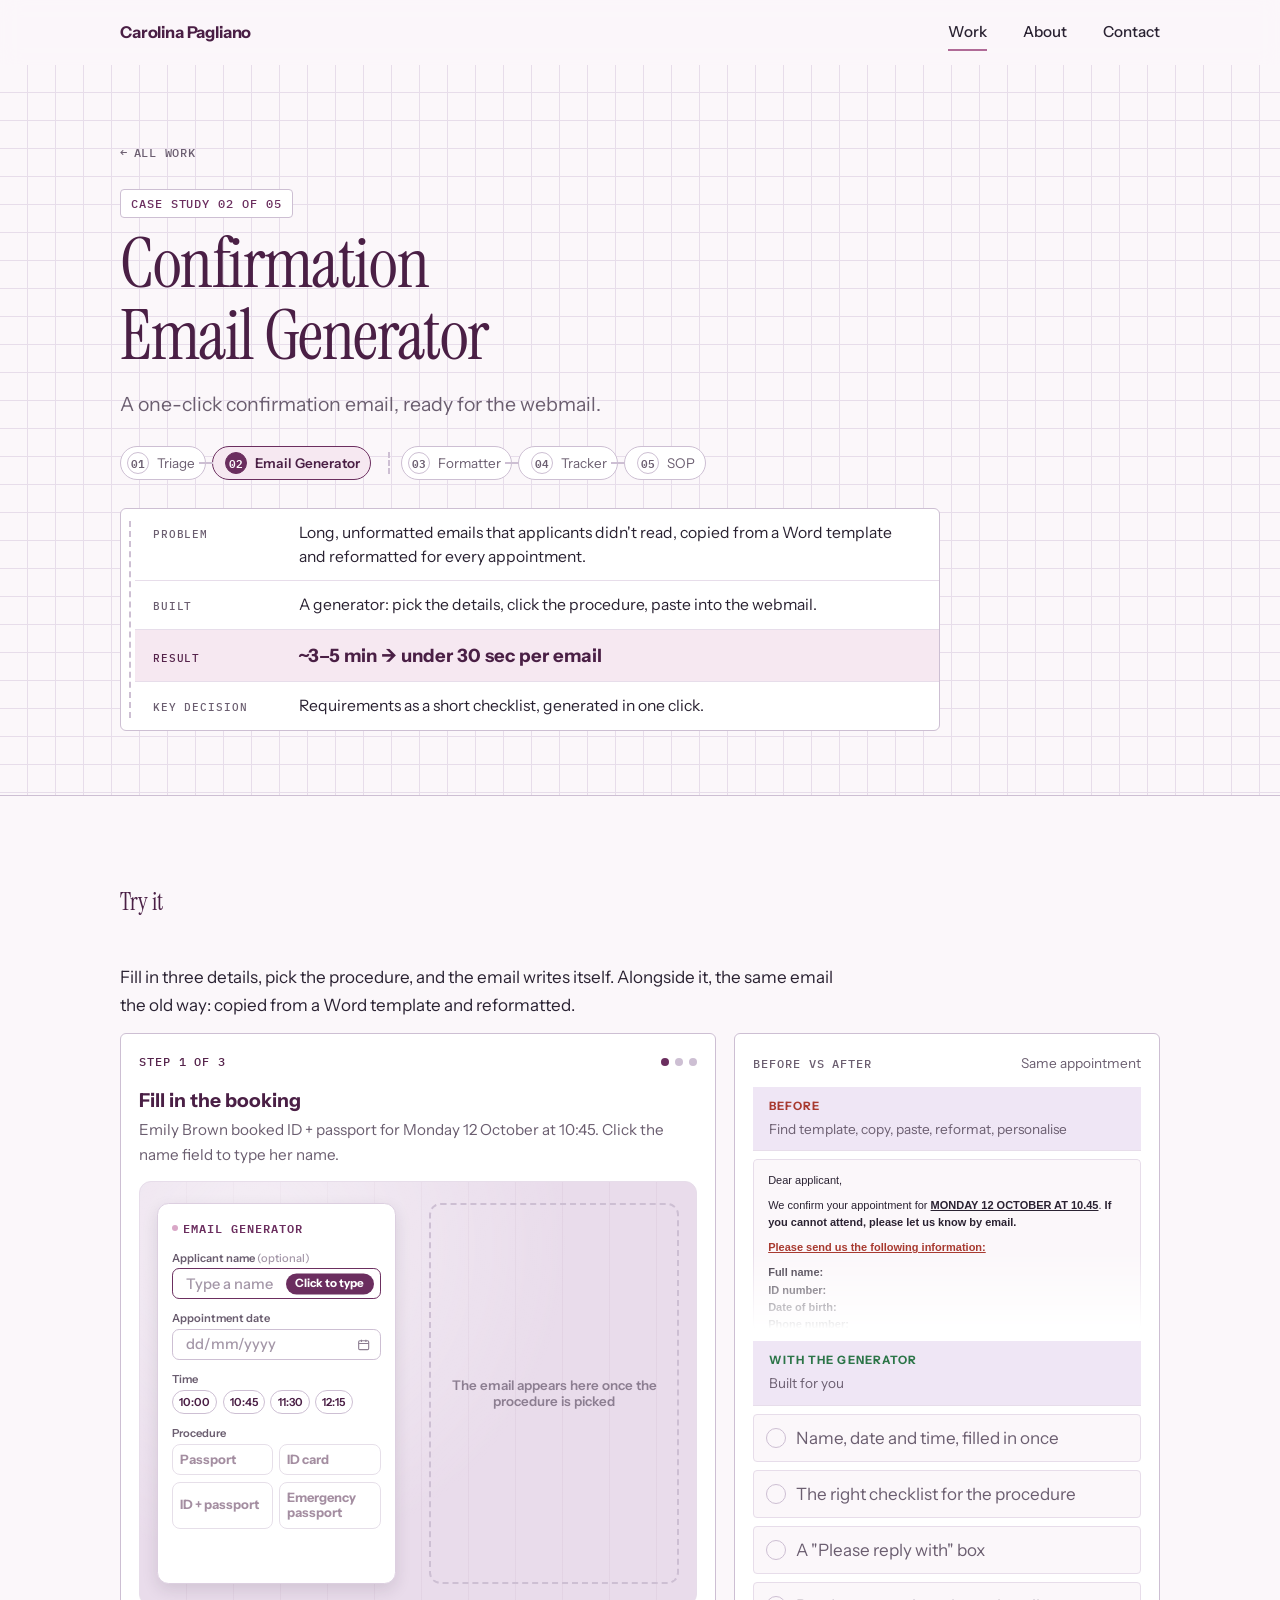
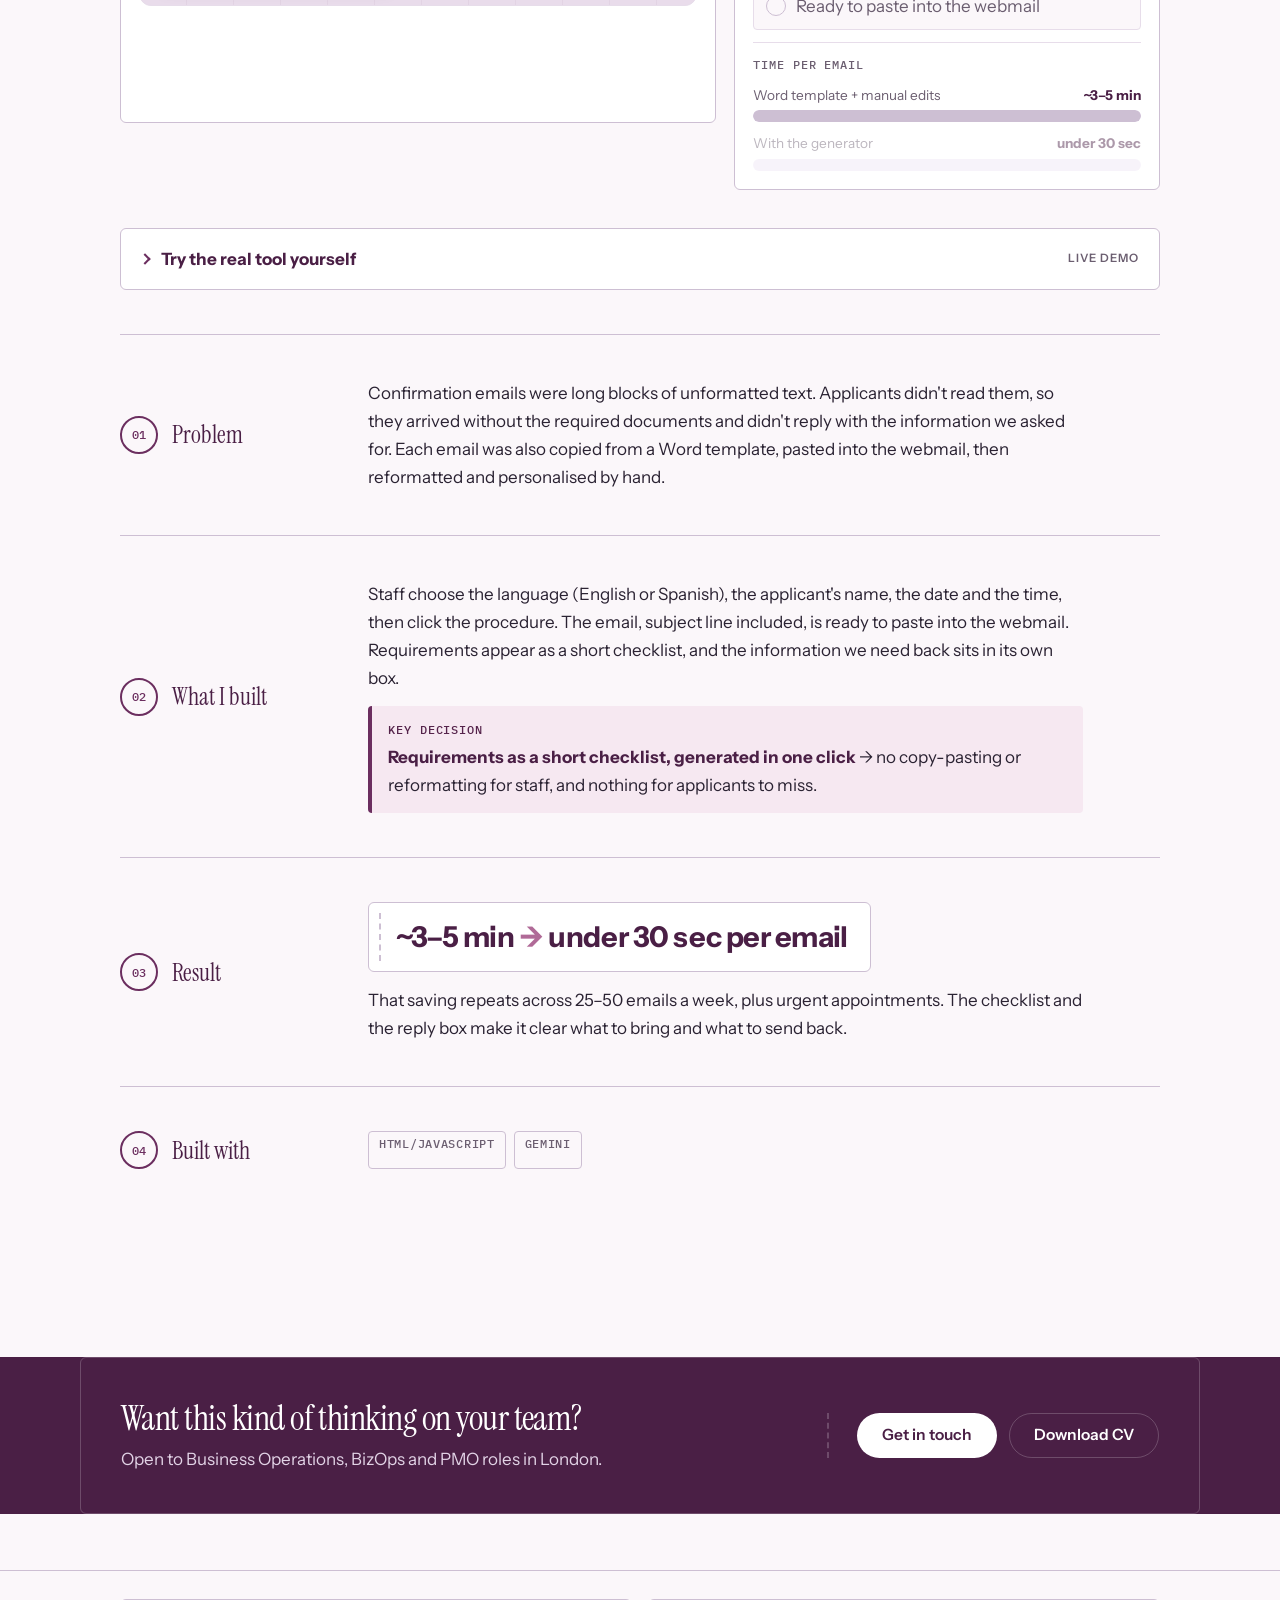
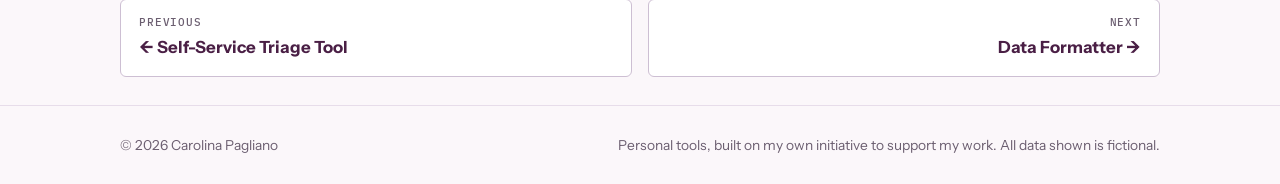
==== commit 92c30118: "Redesign" ====
--- a/email-generator.html
+++ b/email-generator.html
@@ -1,640 +1,643 @@
-<!doctype html>
-<html lang="en-GB">
-<head>
-<meta charset="utf-8">
-<meta name="viewport" content="width=device-width, initial-scale=1, viewport-fit=cover">
-<title>Confirmation Email Generator · Carolina Pagliano</title>
-<meta name="description" content="A one-click, clearly formatted confirmation email, ready to paste into the webmail.">
-<meta property="og:type" content="website">
-<meta property="og:title" content="Confirmation Email Generator · Carolina Pagliano">
-<meta property="og:description" content="A one-click, clearly formatted confirmation email, ready to paste into the webmail.">
-<meta property="og:image" content="https://caritopagliano.github.io/images/og-banner.png?v=2">
-<meta property="og:image:width" content="1200">
-<meta property="og:image:height" content="630">
-<meta property="og:url" content="https://caritopagliano.github.io/email-generator.html">
-<meta name="twitter:card" content="summary_large_image">
-<meta name="twitter:title" content="Confirmation Email Generator · Carolina Pagliano">
-<meta name="twitter:description" content="A one-click, clearly formatted confirmation email, ready to paste into the webmail.">
-<meta name="twitter:image" content="https://caritopagliano.github.io/images/og-banner.png?v=2">
-<link rel="icon" type="image/png" href="images/favicon.png?v=2">
-<link rel="apple-touch-icon" href="images/favicon.png?v=2">
-<link rel="preconnect" href="https://fonts.googleapis.com">
-<link rel="preconnect" href="https://fonts.gstatic.com" crossorigin>
-<link rel="stylesheet" href="https://fonts.googleapis.com/css2?family=IBM+Plex+Mono:wght@400;500&family=Instrument+Serif:ital@0;1&family=Instrument+Sans:wght@500;600;700&family=Public+Sans:ital,wght@0,400;0,500;0,600;1,400&display=swap">
-<link rel="stylesheet" href="styles.css?v=7">
-</head>
-<body data-page="case">
-<a class="skip-link" href="#main">Skip to content</a>
-<header class="site-header">
-  <div class="wrap nav">
-    <a class="brand" href="index.html#top"><span class="brand-full">Carolina Pagliano</span><span class="brand-short">C<span class="brand-mark">.</span>P</span></a>
-    <nav class="nav-links" aria-label="Main">
-      <a href="index.html#work" aria-current="page">Work</a>
-      <a href="index.html#about">About</a>
-      <a href="index.html#contact">Contact</a>
-    </nav>
-  </div>
-</header>
-
-<main id="main">
-  <section class="cs-hero">
-    <div class="wrap">
-      <a class="back" href="index.html#work"><span aria-hidden="true">←</span> All work</a>
-      <p class="eyebrow">Case study 02 of 05</p>
-      <h1>Confirmation Email Generator</h1>
-      <p class="lede">A one-click confirmation email, ready for the webmail.</p>
-      <dl class="glance" aria-label="At a glance">
-        <div><dt>Problem</dt><dd>Long, unformatted emails that applicants didn't read, copied from a Word template and reformatted for every appointment.</dd></div>
-        <div><dt>Built</dt><dd>A generator: pick the details, click the procedure, paste into the webmail.</dd></div>
-        <div class="glance-result"><dt>Result</dt><dd>~3–5 min → under 30 sec per email</dd></div>
-        <div><dt>Key decision</dt><dd>Requirements as a short checklist, generated in one click.</dd></div>
-      </dl>
-    </div>
-  </section>
-
-  <div class="wrap cs-body">
-    <section class="cs-block cs-try wide">
-      <h2>Try it</h2>
-      <div class="cs-content">
-        <p>Fill in three details, pick the procedure, and the email writes itself. Alongside it, the same email the old way: copied from a Word template and reformatted.</p>
-        <div class="sim email-sim">
-          <section class="scene-card" aria-label="Simulation">
-            <div class="step-row">
-              <span class="step-label teal" id="step-label">Step 1 of 3</span>
-              <div class="dots" aria-hidden="true"><span class="on"></span><span></span><span></span></div>
-            </div>
-            <div>
-              <div class="scene-title" id="scene-title"></div>
-              <p class="scene-help" id="scene-help"></p>
-            </div>
-
-            <div class="stage email" id="stage">
-              <div class="stage-inner">
-                <div class="gen" aria-label="Email generator">
-                  <div class="gen-title"><i></i>Email generator</div>
-                  <div class="fld"><b>Applicant name <span class="opt-note">(optional)</span></b><div class="inp" id="f-name"><em class="ival"></em><span class="iph">Type a name</span></div></div>
-                  <div class="fld" id="fld-date"><b>Appointment date</b>
-                    <div class="inp" id="f-date"><em class="ival"></em><span class="iph">dd/mm/yyyy</span>
-                      <svg viewBox="0 0 24 24" fill="none" stroke="currentColor" stroke-width="2" aria-hidden="true"><rect x="3" y="5" width="18" height="16" rx="2"/><path d="M3 10h18M8 3v4M16 3v4"/></svg>
-                    </div>
-                    <div class="cal" id="cal" aria-hidden="true">
-                      <div class="cal-head">October 2026<span>‹ ›</span></div>
-                      <div class="cal-grid" id="cal-grid"></div>
-                    </div>
-                  </div>
-                  <div class="fld"><b>Time</b>
-                    <div class="times" id="times">
-                      <span class="tchip">10:00</span><span class="tchip" id="t1045">10:45</span><span class="tchip">11:30</span><span class="tchip">12:15</span>
-                    </div>
-                  </div>
-                  <div class="fld"><b>Procedure</b>
-                    <div class="procs" id="procs">
-                      <button type="button" class="proc dim" tabindex="-1">Passport</button>
-                      <button type="button" class="proc dim" tabindex="-1">ID card</button>
-                      <button type="button" class="proc dim" id="p-both" tabindex="-1">ID + passport</button>
-                      <button type="button" class="proc dim" tabindex="-1">Emergency passport</button>
-                    </div>
-                  </div>
-                </div>
-
-                <div class="mail-ph" id="mail-ph" aria-hidden="true">The email appears here once the procedure is picked</div>
-                <div class="mail" id="mail" aria-live="polite">
-                  <div class="m-subj">Subject: <b>Appointment confirmed: ID + passport – Monday 12 October, 10:45</b></div>
-                  <div class="m-text">Dear Emily Brown,</div>
-                  <div class="m-when">Monday 12 October 2026 · 10:45</div>
-                  <div class="m-h">Please bring</div>
-                  <ul class="m-list"><li>Your current ID card</li><li>Your previous passport, if you have one</li><li>Proof of address (last 3 months)</li></ul>
-                  <div class="m-reply"><b>Please reply with</b><br>full name · ID number · date of birth · phone</div>
-                  <div class="m-actions" id="copy-row"><button type="button" class="m-copy" id="copy" tabindex="-1">Copy email</button></div>
-                </div>
-
-                <div class="outlook" id="outlook" aria-label="Webmail">
-                  <div class="ol-bar"><span>New message · Webmail</span><span class="ol-send">Send</span></div>
-                  <div class="ol-head"><div>To <b>Emily Brown</b></div><div>Subject <b>Appointment confirmed: ID + passport – Monday 12 October, 10:45</b></div></div>
-                  <div class="ol-body">
-                    <div>Dear Emily Brown,</div>
-                    <div class="m-when">Monday 12 October 2026 · 10:45</div>
-                    <div><b>Please bring:</b> current ID card · previous passport · proof of address</div>
-                    <div class="m-reply"><b>Please reply with</b> full name · ID number · date of birth · phone</div>
-                  </div>
-                </div>
-              </div>
-            </div>
-
-            <p class="scene-msg" id="scene-msg" aria-live="polite"></p>
-            <div class="scene-actions">
-              <button type="button" class="btn btn-secondary btn-small" id="replay" hidden>Replay</button>
-              <span class="btn-hint" id="hint-btn" aria-hidden="true"><i></i><span>Click here</span></span>
-            </div>
-          </section>
-
-          <section class="tracker-card" aria-label="Before and after">
-            <div class="tracker-top">
-              <span class="step-label">Before vs after</span>
-              <span class="small-note">Same appointment</span>
-            </div>
-            <div class="cmp before">
-              <div class="ba-head"><strong>Before</strong><span>Find template, copy, paste, reformat, personalise</span></div>
-              <div class="old-mail" aria-label="Example of the old email format">
-                <p>Dear applicant,</p>
-                <p>We confirm your appointment for <b><u>MONDAY 12 OCTOBER AT 10.45</u></b>. <b>If you cannot attend, please let us know by email.</b></p>
-                <p class="red">Please send us the following information:</p>
-                <p><b>Full name:</b><br><b>ID number:</b><br><b>Date of birth:</b><br><b>Phone number:</b></p>
-                <p>We also remind you that on the day of your appointment you must bring the following <b><u>requirements:</u></b></p>
-                <p><b><u>a) Your latest ID.</u></b></p>
-              </div>
-            </div>
-            <div class="cmp after">
-              <div class="ba-head"><strong>With the generator</strong><span>Built for you</span></div>
-              <ul class="includes">
-                <li data-inc="details"><i>✓</i>Name, date and time, filled in once</li>
-                <li data-inc="checklist"><i>✓</i>The right checklist for the procedure</li>
-                <li data-inc="reply"><i>✓</i>A "Please reply with" box</li>
-                <li data-inc="outlook"><i>✓</i>Ready to paste into the webmail</li>
-              </ul>
-            </div>
-            <div class="timebars" id="timebars">
-              <span class="step-label">Time per email</span>
-              <div class="tb"><div class="tb-top"><span>Word template + manual edits</span><strong>~3–5 min</strong></div><div class="tb-track"><div class="tb-fill slow"></div></div></div>
-              <div class="tb fast-row"><div class="tb-top"><span>With the generator</span><strong>under 30 sec</strong></div><div class="tb-track"><div class="tb-fill fast"></div></div></div>
-            </div>
-          </section>
-        </div>
-
-        <details class="try-more">
-          <summary>Try the real tool yourself<span>Live demo</span></summary>
-          <div class="try-more-body">
-            <p class="try-more-intro">Fill in your own details or use the sample data, pick a procedure, and copy the finished email, in English or Spanish.</p>
-          <div class="try">
-            <span class="step-label">How to try it</span>
-            <ol class="try-steps">
-              <li>Click <strong>Try with sample data</strong></li>
-              <li>Choose a procedure</li>
-              <li>Copy the finished email</li>
-            </ol>
-          </div>
-          <div class="demo">
-            <div class="demo-bar">
-              <span class="demo-tag">Live demo</span>
-              <div class="demo-bar-actions">
-                <button type="button" class="btn btn-primary btn-small pulse" id="eg-sample">Try with sample data</button>
-                <button type="button" class="btn btn-secondary btn-small" id="eg-reset" hidden>Start over</button>
-              </div>
-            </div>
-            <div class="demo-body">
-              <div class="demo-top">
-                <span class="step-label">Email language</span>
-                <div class="seg" role="group" aria-label="Email language">
-                  <button type="button" data-lang="es" aria-pressed="false">Español</button>
-                  <button type="button" data-lang="en" aria-pressed="true">English</button>
-                </div>
-              </div>
-              <div class="eg-grid">
-                <div class="field"><label for="eg-name">Applicant name (optional)</label><input id="eg-name" type="text" autocomplete="off" placeholder="e.g. Emily Brown"></div>
-                <div class="field"><label for="eg-date">Appointment date</label><input id="eg-date" type="date"></div>
-              </div>
-              <div class="field">
-                <span class="step-label" id="eg-time-label">Time</span>
-                <div class="chip-btns" role="group" aria-labelledby="eg-time-label" id="eg-times">
-                  <button type="button" class="chip-btn" data-time="10:00" aria-pressed="false">10:00</button>
-                  <button type="button" class="chip-btn" data-time="10:45" aria-pressed="false">10:45</button>
-                  <button type="button" class="chip-btn" data-time="11:30" aria-pressed="false">11:30</button>
-                  <button type="button" class="chip-btn" data-time="12:15" aria-pressed="false">12:15</button>
-                  <button type="button" class="chip-btn" data-time="other" aria-pressed="false">Other</button>
-                  <span class="time-other" id="eg-other-wrap" hidden><label class="visually-hidden" for="eg-other">Other time</label><input class="chip-btn" id="eg-other" type="time"></span>
-                </div>
-              </div>
-              <div class="field">
-                <span class="step-label">Procedure: click one to create the email</span>
-                <div class="proc-grid" id="eg-procs"></div>
-              </div>
-              <div class="preview" id="eg-preview"></div>
-              <p class="msg" id="eg-msg" aria-live="polite"></p>
-            </div>
-          </div>
-          <p class="demo-note">The real tool covers 17 procedures, including children's documents and urgent cases. The demo shows 4. Requirements are illustrative.</p>
-          </div>
-        </details>
-      </div>
-    </section>
-
-    <section class="cs-block">
-      <h2><span class="n">01</span>Problem</h2>
-      <div class="cs-content">
-        <p>Confirmation emails were long blocks of unformatted text. Applicants didn't read them, so they arrived without the required documents and didn't reply with the information we asked for. Each email was also copied from a Word template, pasted into the webmail, then reformatted and personalised by hand.</p>
-      </div>
-    </section>
-
-    <section class="cs-block">
-      <h2><span class="n">02</span>What I built</h2>
-      <div class="cs-content">
-        <p>Staff choose the language (English or Spanish), the applicant's name, the date and the time, then click the procedure. The email, subject line included, is ready to paste into the webmail. Requirements appear as a short checklist, and the information we need back sits in its own box.</p>
-        <div class="decision"><span class="decision-label">Key decision</span><p><strong>Requirements as a short checklist, generated in one click</strong> → no copy-pasting or reformatting for staff, and nothing for applicants to miss.</p></div>
-      </div>
-    </section>
-
-    <section class="cs-block">
-      <h2><span class="n">03</span>Result</h2>
-      <div class="cs-content">
-        <p class="result-callout">~3–5 min <span class="arrow">→</span> under 30 sec per email</p>
-        <p>That saving repeats across 25–50 emails a week, plus urgent appointments. The checklist and the reply box make it clear what to bring and what to send back.</p>
-      </div>
-    </section>
-
-    <section class="cs-block">
-      <h2><span class="n">04</span>Built with</h2>
-      <div class="cs-content">
-        <ul class="chips"><li class="chip">HTML/JavaScript</li><li class="chip">Gemini</li></ul>
-      </div>
-    </section>
-  </div>
-</main>
-
-<section class="cs-cta" aria-label="Get in touch">
-  <div class="wrap cs-cta-inner">
-    <div class="cs-cta-text">
-      <h2>Want this kind of thinking on your team?</h2>
-      <p>Open to Business Operations, BizOps and PMO roles in London.</p>
-    </div>
-    <div class="cs-cta-actions">
-      <a class="btn btn-primary" href="index.html#contact">Get in touch</a>
-      <a class="btn btn-secondary" href="Carolina-Pagliano-CV.pdf?v=2" target="_blank" rel="noopener">Download CV</a>
-    </div>
-  </div>
-</section>
-
-<nav class="cs-pager" aria-label="Case studies">
-  <div class="wrap">
-    <a class="prev" href="triage.html"><span>Previous</span><strong>← Self-Service Triage Tool</strong></a>
-    <a class="next" href="formatter.html"><span>Next</span><strong>Data Formatter →</strong></a>
-  </div>
-</nav>
-<footer class="site-footer">
-  <div class="wrap">
-    <span>© <span id="year">2026</span> Carolina Pagliano</span>
-    <span>Personal tools, built on my own initiative to support my work. All data shown is fictional.</span>
-  </div>
-</footer>
-
-<script src="site.js?v=7"></script>
-<script>
-(function () {
-  // All requirements are illustrative.
-  var TEXT = {
-    en: {
-      locale: 'en-GB', copy: 'Copy email', copied: 'Copied ✓', subjectLabel: 'Subject',
-      subject: 'Appointment confirmed', dear: 'Dear', applicant: 'applicant', comma: ',',
-      confirmed: 'Your appointment is confirmed:', bring: 'Please bring',
-      reply: 'Please reply with', replyItems: 'full name · ID number · date of birth · phone',
-      cant: "If you can't attend, please let us know by email.",
-      sign: 'Kind regards,\nDocument Services Team', time: '[choose a time]', date: '[choose a date]',
-      procs: {
-        passport: { name: 'Passport', reqs: ['Your current ID card', 'Your previous passport, if you have one', 'This email, printed or on your phone'] },
-        id: { name: 'ID card', reqs: ['Your current ID card, or your birth certificate if this is your first ID', 'Proof of address dated within the last 3 months', 'This email, printed or on your phone'] },
-        both: { name: 'ID + passport', reqs: ['Your current ID card', 'Your previous passport, if you have one', 'Proof of address dated within the last 3 months', 'This email, printed or on your phone'] },
-        emergency: { name: 'Emergency passport', reqs: ['Proof of travel, such as a flight booking', 'Your ID card or any other photo ID', 'A loss or theft report, if your passport was lost or stolen', 'This email, printed or on your phone'] }
-      }
-    },
-    es: {
-      locale: 'es-ES', copy: 'Copiar correo', copied: 'Copiado ✓', subjectLabel: 'Asunto',
-      subject: 'Turno confirmado', dear: 'Estimado/a', applicant: 'solicitante', comma: ':',
-      confirmed: 'Su turno está confirmado:', bring: 'Por favor, traiga',
-      reply: 'Por favor, responda con', replyItems: 'nombre completo · número de documento · fecha de nacimiento · teléfono',
-      cant: 'Si no puede asistir, avísenos por correo electrónico.',
-      sign: 'Saludos cordiales,\nEquipo de Documentación', time: '[elija una hora]', date: '[elija una fecha]',
-      procs: {
-        passport: { name: 'Pasaporte', reqs: ['Su tarjeta de identidad actual', 'Su pasaporte anterior, si lo tiene', 'Este correo, impreso o en el teléfono'] },
-        id: { name: 'Tarjeta de identidad', reqs: ['Su tarjeta de identidad actual, o su partida de nacimiento si es su primer documento', 'Un comprobante de domicilio de los últimos 3 meses', 'Este correo, impreso o en el teléfono'] },
-        both: { name: 'Tarjeta de identidad + pasaporte', reqs: ['Su tarjeta de identidad actual', 'Su pasaporte anterior, si lo tiene', 'Un comprobante de domicilio de los últimos 3 meses', 'Este correo, impreso o en el teléfono'] },
-        emergency: { name: 'Pasaporte de emergencia', reqs: ['Un comprobante de viaje, como la reserva del vuelo', 'Su tarjeta de identidad u otro documento con foto', 'Una denuncia de pérdida o robo, si su pasaporte se perdió o fue robado', 'Este correo, impreso o en el teléfono'] }
-      }
-    }
-  };
-  var ORDER = ['passport', 'id', 'both', 'emergency'];
-
-  var state = { lang: 'en', time: null, proc: null };
-  function $(id) { return document.getElementById(id); }
-  var nameEl = $('eg-name'), dateEl = $('eg-date'), otherWrap = $('eg-other-wrap'), otherEl = $('eg-other');
-  var procsEl = $('eg-procs'), preview = $('eg-preview'), msg = $('eg-msg');
-  var sampleBtn = $('eg-sample'), resetBtn = $('eg-reset');
-
-  function esc(s) { return String(s).replace(/[&<>"]/g, function (c) { return { '&': '&amp;', '<': '&lt;', '>': '&gt;', '"': '&quot;' }[c]; }); }
-  function cap(s) { return s.charAt(0).toUpperCase() + s.slice(1); }
-  // Browsers differ on the comma after the weekday ("Monday, 12 October"); drop it so every date reads the same
-  function niceDate(s) { return cap(s.replace(/^([^\s,]+),/, '$1')); }
-  function nextWeekday() {
-    var d = new Date();
-    d.setDate(d.getDate() + 7);
-    while (d.getDay() === 0 || d.getDay() === 6) d.setDate(d.getDate() + 1);
-    return d.getFullYear() + '-' + String(d.getMonth() + 1).padStart(2, '0') + '-' + String(d.getDate()).padStart(2, '0');
-  }
-
-  function parts() {
-    var t = TEXT[state.lang];
-    var p = t.procs[state.proc];
-    var name = nameEl.value.trim().replace(/\s+/g, ' ') || t.applicant;
-    var dt = dateEl.value ? new Date(dateEl.value + 'T12:00:00') : null;
-    var okDate = dt && !isNaN(dt);
-    var time = state.time === 'other' ? otherEl.value : state.time;
-    return {
-      t: t, p: p, name: name,
-      shortDate: okDate ? niceDate(dt.toLocaleDateString(t.locale, { weekday: 'long', day: 'numeric', month: 'long' })) : null,
-      longDate: okDate ? niceDate(dt.toLocaleDateString(t.locale, { weekday: 'long', day: 'numeric', month: 'long', year: 'numeric' })) : null,
-      time: time || null
-    };
-  }
-  // Missing values: highlighted in the preview, plain text in the copy
-  function val(v, placeholder, html) { return v ? (html ? esc(v) : v) : (html ? '<mark class="ph-mark">' + esc(placeholder) + '</mark>' : placeholder); }
-
-  function renderProcs() {
-    var t = TEXT[state.lang];
-    procsEl.innerHTML = ORDER.map(function (k) {
-      return '<button type="button" class="proc-btn' + (k === state.proc ? ' is-active' : '') + '" data-proc="' + k + '" aria-pressed="' + (k === state.proc) + '">' +
-        '<strong>' + esc(t.procs[k].name) + '</strong></button>';
-    }).join('');
-  }
-
-  function renderPreview() {
-    if (!state.proc) {
-      preview.innerHTML = '<div class="empty-state">Your formatted email will appear here.</div>';
-      preview.classList.add('is-empty');
-      return;
-    }
-    preview.classList.remove('is-empty');
-    var x = parts(), t = x.t;
-    preview.innerHTML =
-      '<div class="mail-subject toolbar"><span>' + t.subjectLabel + ': <strong>' + esc(t.subject + ': ' + x.p.name + ' – ') + val(x.shortDate, t.date, true) + ', ' + val(x.time, t.time, true) + '</strong></span>' +
-        '<button type="button" class="btn btn-primary btn-small" id="eg-copy">' + esc(t.copy) + '</button></div>' +
-      '<div class="mail-paper">' +
-        '<p>' + esc(t.dear + ' ' + x.name + t.comma) + '</p>' +
-        '<p>' + esc(t.confirmed) + '</p>' +
-        '<div class="mail-when">' + val(x.longDate, t.date, true) + ' · ' + val(x.time, t.time, true) + '</div>' +
-        '<h4>' + esc(t.bring) + '</h4>' +
-        '<ul class="mail-check">' + x.p.reqs.map(function (r) { return '<li>' + esc(r) + '</li>'; }).join('') + '</ul>' +
-        '<div class="mail-reply"><strong>' + esc(t.reply) + '</strong><span>' + esc(t.replyItems) + '</span></div>' +
-        '<p class="mail-note">' + esc(t.cant) + '</p>' +
-        '<p class="mail-sign">' + esc(t.sign) + '</p>' +
-      '</div>';
-  }
-
-  // Formatted version for pasting into the webmail (inline styles), plus a plain-text fallback
-  function emailHtml() {
-    var x = parts(), t = x.t;
-    var when = val(x.longDate, t.date) + ' · ' + val(x.time, t.time);
-    return '<div style="font-family:Calibri,Arial,sans-serif;font-size:11pt;color:#2A2232">' +
-      '<p><b>' + t.subjectLabel + ':</b> ' + esc(t.subject + ': ' + x.p.name + ' – ' + val(x.shortDate, t.date) + ', ' + val(x.time, t.time)) + '</p>' +
-      '<p>' + esc(t.dear + ' ' + x.name + t.comma) + '</p><p>' + esc(t.confirmed) + '</p>' +
-      '<p style="background:#F6E8F1;padding:8px 12px;font-weight:bold;font-size:12pt">' + esc(when) + '</p>' +
-      '<p style="font-weight:bold;margin-bottom:4px">' + esc(t.bring) + '</p>' +
-      '<ul style="margin-top:0">' + x.p.reqs.map(function (r) { return '<li>' + esc(r) + '</li>'; }).join('') + '</ul>' +
-      '<p style="border:1px solid #CDBFD3;background:#EFE6F5;padding:8px 12px"><b>' + esc(t.reply) + ':</b><br>' + esc(t.replyItems) + '</p>' +
-      '<p style="color:#6B5E70">' + esc(t.cant) + '</p>' +
-      '<p>' + esc(t.sign).replace('\n', '<br>') + '</p></div>';
-  }
-  function emailText() {
-    var x = parts(), t = x.t;
-    return t.subjectLabel + ': ' + t.subject + ': ' + x.p.name + ' – ' + val(x.shortDate, t.date) + ', ' + val(x.time, t.time) + '\n\n' +
-      t.dear + ' ' + x.name + t.comma + '\n\n' + t.confirmed + '\n' + val(x.longDate, t.date) + ' · ' + val(x.time, t.time) + '\n\n' +
-      t.bring + ':\n' + x.p.reqs.map(function (r) { return '- ' + r; }).join('\n') + '\n\n' +
-      t.reply + ': ' + t.replyItems + '\n\n' + t.cant + '\n\n' + t.sign;
-  }
-
-  function copyEmail(btn) {
-    var t = TEXT[state.lang];
-    btn.dataset.label = t.copy;
-    function done() {
-      btn.textContent = t.copied;
-      clearTimeout(btn._t);
-      btn._t = setTimeout(function () { btn.textContent = t.copy; }, 2000);
-    }
-    var text = emailText();
-    if (window.ClipboardItem && navigator.clipboard && navigator.clipboard.write) {
-      var item = new ClipboardItem({
-        'text/html': new Blob([emailHtml()], { type: 'text/html' }),
-        'text/plain': new Blob([text], { type: 'text/plain' })
-      });
-      navigator.clipboard.write([item]).then(done, function () { window.copyText(text, btn, t.copied); });
-    } else {
-      window.copyText(text, btn, t.copied);
-    }
-    msg.textContent = 'Email copied. Paste it into a new email in the webmail.';
-  }
-
-  function changed() {
-    var dirty = !!(nameEl.value || dateEl.value || state.time || state.proc);
-    resetBtn.hidden = !dirty;
-  }
-
-  function stopPulse() { sampleBtn.classList.remove('pulse'); }
-
-  procsEl.addEventListener('click', function (e) {
-    var b = e.target.closest('.proc-btn');
-    if (!b) return;
-    state.proc = b.dataset.proc;
-    renderProcs();
-    renderPreview();
-    window.flash(preview);
-    var missing = !dateEl.value || !(state.time === 'other' ? otherEl.value : state.time);
-    msg.textContent = 'Email created for ' + TEXT.en.procs[state.proc].name + '.' +
-      (missing ? ' Choose a date and time to fill the highlighted gaps.' : ' Click Copy email to paste it into the webmail.');
-    changed();
-  });
-
-  preview.addEventListener('click', function (e) {
-    if (e.target.id === 'eg-copy') copyEmail(e.target);
-  });
-
-  $('eg-times').addEventListener('click', function (e) {
-    var b = e.target.closest('[data-time]');
-    if (!b) return;
-    state.time = b.dataset.time;
-    document.querySelectorAll('[data-time]').forEach(function (x) { x.setAttribute('aria-pressed', String(x === b)); });
-    otherWrap.hidden = state.time !== 'other';
-    if (state.time === 'other') otherEl.focus();
-    renderPreview();
-    changed();
-  });
-
-  document.querySelectorAll('[data-lang]').forEach(function (b) {
-    b.addEventListener('click', function () {
-      state.lang = b.dataset.lang;
-      document.querySelectorAll('[data-lang]').forEach(function (x) { x.setAttribute('aria-pressed', String(x === b)); });
-      preview.setAttribute('lang', state.lang === 'es' ? 'es' : 'en-GB');
-      renderProcs();
-      renderPreview();
-      if (state.proc) window.flash(preview);
-    });
-  });
-
-  [nameEl, dateEl, otherEl].forEach(function (el) { el.addEventListener('input', function () { renderPreview(); changed(); }); });
-
-  sampleBtn.addEventListener('click', function () {
-    stopPulse();
-    nameEl.value = 'Emily Brown';
-    dateEl.value = nextWeekday();
-    state.time = '10:45';
-    otherWrap.hidden = true;
-    document.querySelectorAll('[data-time]').forEach(function (x) { x.setAttribute('aria-pressed', String(x.dataset.time === '10:45')); });
-    state.proc = 'both';
-    renderProcs();
-    renderPreview();
-    window.flash(preview);
-    msg.textContent = 'Sample loaded: Emily Brown, ID + passport. Try another procedure, or click Copy email.';
-    changed();
-  });
-
-  resetBtn.addEventListener('click', function () {
-    nameEl.value = '';
-    dateEl.value = '';
-    otherEl.value = '';
-    otherWrap.hidden = true;
-    state.time = null;
-    state.proc = null;
-    document.querySelectorAll('[data-time]').forEach(function (x) { x.setAttribute('aria-pressed', 'false'); });
-    renderProcs();
-    renderPreview();
-    msg.textContent = 'Cleared. Click Try with sample data to start again.';
-    changed();
-    sampleBtn.focus();
-  });
-
-  renderProcs();
-  renderPreview();
-})();
-</script>
-<script>
-(function () {
-  var reduce = window.matchMedia('(prefers-reduced-motion: reduce)').matches;
-  function wait(ms) { return new Promise(function (r) { setTimeout(r, reduce ? 0 : ms); }); }
-  function $(id) { return document.getElementById(id); }
-  // phase: 0 name · 1 open calendar · 2 pick day · 3 pick time · 4 procedure · 5 copy · 6 done
-  var phase = 0, busy = false;
-
-  // October 2026 starts on a Thursday (Monday-first grid: 3 blanks)
-  var g = '<b>M</b><b>T</b><b>W</b><b>T</b><b>F</b><b>S</b><b>S</b><i></i><i></i><i></i>';
-  for (var d = 1; d <= 31; d++) g += '<span' + (d === 12 ? ' id="d12"' : '') + '>' + d + '</span>';
-  $('cal-grid').innerHTML = g;
-
-  function setStep(n, title, help) {
-    $('step-label').textContent = 'Step ' + n + ' of 3';
-    document.querySelectorAll('.dots span').forEach(function (d, i) { d.classList.toggle('on', i < n); });
-    $('scene-title').textContent = title; $('scene-help').textContent = help;
-  }
-  function tick(key) { var li = document.querySelector('[data-inc="' + key + '"]'); li.classList.add('done'); li.classList.remove('flash'); void li.offsetWidth; li.classList.add('flash'); }
-  function tapLabel(el, text, cls) { var old = el.querySelector(':scope > .tap'); if (old) old.remove(); if (text) el.insertAdjacentHTML('beforeend', '<span class="tap' + (cls ? ' ' + cls : '') + '" aria-hidden="true">' + text + '</span>'); }
-  function target(el, text, cls) { el.classList.add('target'); tapLabel(el, text, cls); }
-  function untarget(el) { el.classList.remove('target'); tapLabel(el, ''); }
-  function val(id) { return $(id).querySelector('.ival'); }
-
-  async function typeName() {
-    busy = true;
-    var f = $('f-name'); untarget(f); f.classList.add('active', 'typing');
-    var text = 'Emily Brown';
-    for (var i = 1; i <= text.length; i++) { val('f-name').textContent = text.slice(0, i); await wait(55 + Math.random() * 45); }
-    f.classList.remove('active', 'typing');
-    phase = 1;
-    $('scene-help').textContent = 'Next, the date. Click the date field to open the calendar.';
-    target($('f-date'), 'Click', 'inside');
-    busy = false;
-  }
-  function openCal() {
-    phase = 2;
-    var f = $('f-date'); untarget(f); f.classList.add('active');
-    $('cal').classList.add('open');
-    $('scene-help').textContent = 'Pick Monday 12 from the calendar.';
-    target($('d12'), 'Click', 'above');
-  }
-  async function pickDay() {
-    busy = true;
-    untarget($('d12')); $('d12').classList.add('target');
-    await wait(180);
-    $('cal').classList.remove('open'); $('d12').classList.remove('target');
-    $('f-date').classList.remove('active');
-    val('f-date').textContent = 'Mon 12 Oct 2026';
-    phase = 3;
-    $('scene-help').textContent = 'Last detail: the time. The usual slots are preset, so it is one click.';
-    target($('t1045'), 'Click', 'above');
-    busy = false;
-  }
-  function pickTime() {
-    var t = $('t1045'); untarget(t); t.classList.add('picked');
-    tick('details');
-    phase = 4;
-    setStep(2, 'Pick the procedure', 'Click the procedure. The generator adds the right requirements for it.');
-    $('scene-msg').textContent = 'Name, date and time are in. Nothing else to type.';
-    var b = $('p-both'); b.classList.remove('dim'); b.tabIndex = 0; target(b, 'Click');
-  }
-  async function pickProc() {
-    busy = true;
-    var b = $('p-both'); untarget(b); b.classList.add('picked');
-    $('mail-ph').classList.add('off');
-    var mail = $('mail'); mail.classList.add('on');
-    var parts = Array.prototype.slice.call(mail.children);
-    for (var i = 0; i < parts.length; i++) {
-      parts[i].classList.add('in');
-      if (parts[i].classList.contains('m-list')) tick('checklist');
-      if (parts[i].classList.contains('m-reply')) tick('reply');
-      await wait(110);
-    }
-    phase = 5;
-    setStep(3, 'Copy it into the webmail', 'One click copies the whole formatted email, subject line included.');
-    $('scene-msg').textContent = 'Compare it with the old email under Before vs after: the date stands out, the requirements are a short checklist, and what we need back has its own box.';
-    var c = $('copy'); c.classList.add('target'); c.tabIndex = 0; tapLabel($('copy-row'), 'Click');
-    busy = false;
-  }
-  async function copyMail() {
-    busy = true;
-    var c = $('copy'); tapLabel($('copy-row'), ''); c.classList.remove('target'); c.textContent = 'Copied ✓';
-    await wait(250);
-    $('mail').classList.add('fly');
-    $('outlook').classList.add('in');
-    await wait(450);
-    tick('outlook');
-    $('timebars').classList.add('show');
-    phase = 6;
-    $('scene-msg').innerHTML = 'Pasted into the webmail and ready to send: <strong>under 30 seconds</strong> instead of ~3–5 minutes copying and reformatting a Word template.';
-    $('replay').hidden = false; $('hint-btn').classList.add('show');
-    busy = false;
-  }
-
-  // One handler for the whole desk: the highlighted item or its pointer label runs the current step
-  $('stage').addEventListener('click', function (e) {
-    if (busy) return;
-    var on = function (sel) { return !!e.target.closest(sel); };
-    var onTap = on('.tap');
-    if (phase === 0 && (onTap || on('#f-name'))) typeName();
-    else if (phase === 1 && (onTap || on('#f-date'))) openCal();
-    else if (phase === 2 && (onTap || on('#d12'))) pickDay();
-    else if (phase === 3 && (onTap || on('#t1045'))) pickTime();
-    else if (phase === 4 && (onTap || on('#p-both'))) pickProc();
-    else if (phase === 5 && (onTap || on('#copy'))) copyMail();
-  });
-  $('replay').addEventListener('click', reset);
-  // The "Click here" label does the same as the button it points at
-  $('hint-btn').addEventListener('click', function () {
-    var b = Array.prototype.filter.call(document.querySelectorAll('.scene-actions .btn'), function (x) { return !x.hidden; })[0];
-    if (b) b.click();
-  });
-
-  function reset() {
-    phase = 0; busy = false;
-    ['f-name', 'f-date'].forEach(function (id) { val(id).textContent = ''; var f = $(id); f.className = 'inp'; tapLabel(f, ''); });
-    $('cal').classList.remove('open'); untarget($('d12'));
-    document.querySelectorAll('.tchip').forEach(function (t) { t.className = 'tchip'; tapLabel(t, ''); });
-    document.querySelectorAll('.proc').forEach(function (p) { p.className = 'proc dim'; p.tabIndex = -1; tapLabel(p, ''); });
-    $('mail-ph').classList.remove('off');
-    var mail = $('mail'); mail.className = 'mail'; Array.prototype.forEach.call(mail.children, function (x) { x.classList.remove('in'); });
-    tapLabel($('copy-row'), ''); var c = $('copy'); c.className = 'm-copy'; c.textContent = 'Copy email'; c.tabIndex = -1;
-    $('outlook').classList.remove('in');
-    document.querySelectorAll('.includes li').forEach(function (li) { li.classList.remove('done', 'flash'); });
-    $('timebars').classList.remove('show');
-    $('replay').hidden = true; $('hint-btn').classList.remove('show');
-    setStep(1, 'Fill in the booking', 'Emily Brown booked ID + passport for Monday 12 October at 10:45. Click the name field to type her name.');
-    $('scene-msg').textContent = '';
-    target($('f-name'), 'Click to type', 'inside');
-  }
-  reset();
-})();
-</script>
-</body>
-</html>
+<!doctype html>
+<html lang="en-GB">
+<head>
+<meta charset="utf-8">
+<meta name="viewport" content="width=device-width, initial-scale=1, viewport-fit=cover">
+<meta name="theme-color" content="#FBF7FA">
+<title>Confirmation Email Generator · Carolina Pagliano</title>
+<meta name="description" content="A one-click, clearly formatted confirmation email, ready to paste into the webmail.">
+<meta property="og:type" content="website">
+<meta property="og:title" content="Confirmation Email Generator · Carolina Pagliano">
+<meta property="og:description" content="A one-click, clearly formatted confirmation email, ready to paste into the webmail.">
+<meta property="og:image" content="https://caritopagliano.github.io/images/og-banner.png?v=2">
+<meta property="og:image:width" content="1200">
+<meta property="og:image:height" content="630">
+<meta property="og:url" content="https://caritopagliano.github.io/email-generator.html">
+<meta name="twitter:card" content="summary_large_image">
+<meta name="twitter:title" content="Confirmation Email Generator · Carolina Pagliano">
+<meta name="twitter:description" content="A one-click, clearly formatted confirmation email, ready to paste into the webmail.">
+<meta name="twitter:image" content="https://caritopagliano.github.io/images/og-banner.png?v=2">
+<link rel="icon" type="image/png" href="images/favicon.png?v=2">
+<link rel="apple-touch-icon" href="images/favicon.png?v=2">
+<link rel="preconnect" href="https://fonts.googleapis.com">
+<link rel="preconnect" href="https://fonts.gstatic.com" crossorigin>
+<link rel="stylesheet" href="https://fonts.googleapis.com/css2?family=IBM+Plex+Mono:wght@400;500&family=Instrument+Serif:ital@0;1&family=Instrument+Sans:wght@500;600;700&family=Public+Sans:ital,wght@0,400;0,500;0,600;1,400&display=swap">
+<link rel="stylesheet" href="styles.css?v=8">
+<link rel="stylesheet" href="redesign.css?v=8">
+</head>
+<body data-page="case">
+<a class="skip-link" href="#main">Skip to content</a>
+<header class="site-header">
+  <div class="wrap nav">
+    <a class="brand" href="index.html#top"><span class="brand-full">Carolina Pagliano</span><span class="brand-short">C<span class="brand-mark">.</span>P</span></a>
+    <nav class="nav-links" aria-label="Main">
+      <a href="index.html#work" aria-current="page">Work</a>
+      <a href="index.html#about">About</a>
+      <a href="index.html#contact">Contact</a>
+    </nav>
+  </div>
+</header>
+
+<main id="main">
+  <section class="cs-hero">
+    <div class="wrap">
+      <a class="back" href="index.html#work"><span aria-hidden="true">←</span> All work</a>
+      <p class="eyebrow">Case study 02 of 05</p>
+      <h1>Confirmation Email Generator</h1>
+      <p class="lede">A one-click confirmation email, ready for the webmail.</p>
+      <ol class="mini-pipe" aria-label="Where this tool sits: 01 and 02 before the appointment, 03 to 05 after it"><li><a href="triage.html"><i>01</i><span>Triage</span></a></li><li class="on" aria-current="page"><i>02</i><span>Email Generator</span></li><li><a href="formatter.html"><i>03</i><span>Formatter</span></a></li><li><a href="tracker.html"><i>04</i><span>Tracker</span></a></li><li><a href="sop.html"><i>05</i><span>SOP</span></a></li></ol>
+      <dl class="glance" aria-label="At a glance">
+        <div><dt>Problem</dt><dd>Long, unformatted emails that applicants didn't read, copied from a Word template and reformatted for every appointment.</dd></div>
+        <div><dt>Built</dt><dd>A generator: pick the details, click the procedure, paste into the webmail.</dd></div>
+        <div class="glance-result"><dt>Result</dt><dd>~3–5 min → under 30 sec per email</dd></div>
+        <div><dt>Key decision</dt><dd>Requirements as a short checklist, generated in one click.</dd></div>
+      </dl>
+    </div>
+  </section>
+
+  <div class="wrap cs-body">
+    <section class="cs-block cs-try wide">
+      <h2>Try it</h2>
+      <div class="cs-content">
+        <p>Fill in three details, pick the procedure, and the email writes itself. Alongside it, the same email the old way: copied from a Word template and reformatted.</p>
+        <div class="sim email-sim">
+          <section class="scene-card" aria-label="Simulation">
+            <div class="step-row">
+              <span class="step-label teal" id="step-label">Step 1 of 3</span>
+              <div class="dots" aria-hidden="true"><span class="on"></span><span></span><span></span></div>
+            </div>
+            <div>
+              <div class="scene-title" id="scene-title"></div>
+              <p class="scene-help" id="scene-help"></p>
+            </div>
+
+            <div class="stage email" id="stage">
+              <div class="stage-inner">
+                <div class="gen" aria-label="Email generator">
+                  <div class="gen-title"><i></i>Email generator</div>
+                  <div class="fld"><b>Applicant name <span class="opt-note">(optional)</span></b><div class="inp" id="f-name"><em class="ival"></em><span class="iph">Type a name</span></div></div>
+                  <div class="fld" id="fld-date"><b>Appointment date</b>
+                    <div class="inp" id="f-date"><em class="ival"></em><span class="iph">dd/mm/yyyy</span>
+                      <svg viewBox="0 0 24 24" fill="none" stroke="currentColor" stroke-width="2" aria-hidden="true"><rect x="3" y="5" width="18" height="16" rx="2"/><path d="M3 10h18M8 3v4M16 3v4"/></svg>
+                    </div>
+                    <div class="cal" id="cal" aria-hidden="true">
+                      <div class="cal-head">October 2026<span>‹ ›</span></div>
+                      <div class="cal-grid" id="cal-grid"></div>
+                    </div>
+                  </div>
+                  <div class="fld"><b>Time</b>
+                    <div class="times" id="times">
+                      <span class="tchip">10:00</span><span class="tchip" id="t1045">10:45</span><span class="tchip">11:30</span><span class="tchip">12:15</span>
+                    </div>
+                  </div>
+                  <div class="fld"><b>Procedure</b>
+                    <div class="procs" id="procs">
+                      <button type="button" class="proc dim" tabindex="-1">Passport</button>
+                      <button type="button" class="proc dim" tabindex="-1">ID card</button>
+                      <button type="button" class="proc dim" id="p-both" tabindex="-1">ID + passport</button>
+                      <button type="button" class="proc dim" tabindex="-1">Emergency passport</button>
+                    </div>
+                  </div>
+                </div>
+
+                <div class="mail-ph" id="mail-ph" aria-hidden="true">The email appears here once the procedure is picked</div>
+                <div class="mail" id="mail" aria-live="polite">
+                  <div class="m-subj">Subject: <b>Appointment confirmed: ID + passport – Monday 12 October, 10:45</b></div>
+                  <div class="m-text">Dear Emily Brown,</div>
+                  <div class="m-when">Monday 12 October 2026 · 10:45</div>
+                  <div class="m-h">Please bring</div>
+                  <ul class="m-list"><li>Your current ID card</li><li>Your previous passport, if you have one</li><li>Proof of address (last 3 months)</li></ul>
+                  <div class="m-reply"><b>Please reply with</b><br>full name · ID number · date of birth · phone</div>
+                  <div class="m-actions" id="copy-row"><button type="button" class="m-copy" id="copy" tabindex="-1">Copy email</button></div>
+                </div>
+
+                <div class="outlook" id="outlook" aria-label="Webmail">
+                  <div class="ol-bar"><span>New message · Webmail</span><span class="ol-send">Send</span></div>
+                  <div class="ol-head"><div>To <b>Emily Brown</b></div><div>Subject <b>Appointment confirmed: ID + passport – Monday 12 October, 10:45</b></div></div>
+                  <div class="ol-body">
+                    <div>Dear Emily Brown,</div>
+                    <div class="m-when">Monday 12 October 2026 · 10:45</div>
+                    <div><b>Please bring:</b> current ID card · previous passport · proof of address</div>
+                    <div class="m-reply"><b>Please reply with</b> full name · ID number · date of birth · phone</div>
+                  </div>
+                </div>
+              </div>
+            </div>
+
+            <p class="scene-msg" id="scene-msg" aria-live="polite"></p>
+            <div class="scene-actions">
+              <button type="button" class="btn btn-secondary btn-small" id="replay" hidden>Replay</button>
+              <span class="btn-hint" id="hint-btn" aria-hidden="true"><i></i><span>Click here</span></span>
+            </div>
+          </section>
+
+          <section class="tracker-card" aria-label="Before and after">
+            <div class="tracker-top">
+              <span class="step-label">Before vs after</span>
+              <span class="small-note">Same appointment</span>
+            </div>
+            <div class="cmp before">
+              <div class="ba-head"><strong>Before</strong><span>Find template, copy, paste, reformat, personalise</span></div>
+              <div class="old-mail" aria-label="Example of the old email format">
+                <p>Dear applicant,</p>
+                <p>We confirm your appointment for <b><u>MONDAY 12 OCTOBER AT 10.45</u></b>. <b>If you cannot attend, please let us know by email.</b></p>
+                <p class="red">Please send us the following information:</p>
+                <p><b>Full name:</b><br><b>ID number:</b><br><b>Date of birth:</b><br><b>Phone number:</b></p>
+                <p>We also remind you that on the day of your appointment you must bring the following <b><u>requirements:</u></b></p>
+                <p><b><u>a) Your latest ID.</u></b></p>
+              </div>
+            </div>
+            <div class="cmp after">
+              <div class="ba-head"><strong>With the generator</strong><span>Built for you</span></div>
+              <ul class="includes">
+                <li data-inc="details"><i>✓</i>Name, date and time, filled in once</li>
+                <li data-inc="checklist"><i>✓</i>The right checklist for the procedure</li>
+                <li data-inc="reply"><i>✓</i>A "Please reply with" box</li>
+                <li data-inc="outlook"><i>✓</i>Ready to paste into the webmail</li>
+              </ul>
+            </div>
+            <div class="timebars" id="timebars">
+              <span class="step-label">Time per email</span>
+              <div class="tb"><div class="tb-top"><span>Word template + manual edits</span><strong>~3–5 min</strong></div><div class="tb-track"><div class="tb-fill slow"></div></div></div>
+              <div class="tb fast-row"><div class="tb-top"><span>With the generator</span><strong>under 30 sec</strong></div><div class="tb-track"><div class="tb-fill fast"></div></div></div>
+            </div>
+          </section>
+        </div>
+
+        <details class="try-more">
+          <summary>Try the real tool yourself<span>Live demo</span></summary>
+          <div class="try-more-body">
+            <p class="try-more-intro">Fill in your own details or use the sample data, pick a procedure, and copy the finished email, in English or Spanish.</p>
+          <div class="try">
+            <span class="step-label">How to try it</span>
+            <ol class="try-steps">
+              <li>Click <strong>Try with sample data</strong></li>
+              <li>Choose a procedure</li>
+              <li>Copy the finished email</li>
+            </ol>
+          </div>
+          <div class="demo">
+            <div class="demo-bar">
+              <span class="demo-tag">Live demo</span>
+              <div class="demo-bar-actions">
+                <button type="button" class="btn btn-primary btn-small pulse" id="eg-sample">Try with sample data</button>
+                <button type="button" class="btn btn-secondary btn-small" id="eg-reset" hidden>Start over</button>
+              </div>
+            </div>
+            <div class="demo-body">
+              <div class="demo-top">
+                <span class="step-label">Email language</span>
+                <div class="seg" role="group" aria-label="Email language">
+                  <button type="button" data-lang="es" aria-pressed="false">Español</button>
+                  <button type="button" data-lang="en" aria-pressed="true">English</button>
+                </div>
+              </div>
+              <div class="eg-grid">
+                <div class="field"><label for="eg-name">Applicant name (optional)</label><input id="eg-name" type="text" autocomplete="off" placeholder="e.g. Emily Brown"></div>
+                <div class="field"><label for="eg-date">Appointment date</label><input id="eg-date" type="date"></div>
+              </div>
+              <div class="field">
+                <span class="step-label" id="eg-time-label">Time</span>
+                <div class="chip-btns" role="group" aria-labelledby="eg-time-label" id="eg-times">
+                  <button type="button" class="chip-btn" data-time="10:00" aria-pressed="false">10:00</button>
+                  <button type="button" class="chip-btn" data-time="10:45" aria-pressed="false">10:45</button>
+                  <button type="button" class="chip-btn" data-time="11:30" aria-pressed="false">11:30</button>
+                  <button type="button" class="chip-btn" data-time="12:15" aria-pressed="false">12:15</button>
+                  <button type="button" class="chip-btn" data-time="other" aria-pressed="false">Other</button>
+                  <span class="time-other" id="eg-other-wrap" hidden><label class="visually-hidden" for="eg-other">Other time</label><input class="chip-btn" id="eg-other" type="time"></span>
+                </div>
+              </div>
+              <div class="field">
+                <span class="step-label">Procedure: click one to create the email</span>
+                <div class="proc-grid" id="eg-procs"></div>
+              </div>
+              <div class="preview" id="eg-preview"></div>
+              <p class="msg" id="eg-msg" aria-live="polite"></p>
+            </div>
+          </div>
+          <p class="demo-note">The real tool covers 17 procedures, including children's documents and urgent cases. The demo shows 4. Requirements are illustrative.</p>
+          </div>
+        </details>
+      </div>
+    </section>
+
+    <section class="cs-block">
+      <h2><span class="n">01</span>Problem</h2>
+      <div class="cs-content">
+        <p>Confirmation emails were long blocks of unformatted text. Applicants didn't read them, so they arrived without the required documents and didn't reply with the information we asked for. Each email was also copied from a Word template, pasted into the webmail, then reformatted and personalised by hand.</p>
+      </div>
+    </section>
+
+    <section class="cs-block">
+      <h2><span class="n">02</span>What I built</h2>
+      <div class="cs-content">
+        <p>Staff choose the language (English or Spanish), the applicant's name, the date and the time, then click the procedure. The email, subject line included, is ready to paste into the webmail. Requirements appear as a short checklist, and the information we need back sits in its own box.</p>
+        <div class="decision"><span class="decision-label">Key decision</span><p><strong>Requirements as a short checklist, generated in one click</strong> → no copy-pasting or reformatting for staff, and nothing for applicants to miss.</p></div>
+      </div>
+    </section>
+
+    <section class="cs-block">
+      <h2><span class="n">03</span>Result</h2>
+      <div class="cs-content">
+        <p class="result-callout">~3–5 min <span class="arrow">→</span> under 30 sec per email</p>
+        <p>That saving repeats across 25–50 emails a week, plus urgent appointments. The checklist and the reply box make it clear what to bring and what to send back.</p>
+      </div>
+    </section>
+
+    <section class="cs-block">
+      <h2><span class="n">04</span>Built with</h2>
+      <div class="cs-content">
+        <ul class="chips"><li class="chip">HTML/JavaScript</li><li class="chip">Gemini</li></ul>
+      </div>
+    </section>
+  </div>
+</main>
+
+<section class="cs-cta" aria-label="Get in touch">
+  <div class="wrap cs-cta-inner">
+    <div class="cs-cta-text">
+      <h2>Want this kind of thinking on your team?</h2>
+      <p>Open to Business Operations, BizOps and PMO roles in London.</p>
+    </div>
+    <div class="cs-cta-actions">
+      <a class="btn btn-primary" href="index.html#contact">Get in touch</a>
+      <a class="btn btn-secondary" href="Carolina-Pagliano-CV.pdf?v=2" target="_blank" rel="noopener">Download CV</a>
+    </div>
+  </div>
+</section>
+
+<nav class="cs-pager" aria-label="Case studies">
+  <div class="wrap">
+    <a class="prev" href="triage.html"><span>Previous</span><strong>← Self-Service Triage Tool</strong></a>
+    <a class="next" href="formatter.html"><span>Next</span><strong>Data Formatter →</strong></a>
+  </div>
+</nav>
+<footer class="site-footer">
+  <div class="wrap">
+    <span>© <span id="year">2026</span> Carolina Pagliano</span>
+    <span>Personal tools, built on my own initiative to support my work. All data shown is fictional.</span>
+  </div>
+</footer>
+
+<script src="site.js?v=8"></script>
+<script>
+(function () {
+  // All requirements are illustrative.
+  var TEXT = {
+    en: {
+      locale: 'en-GB', copy: 'Copy email', copied: 'Copied ✓', subjectLabel: 'Subject',
+      subject: 'Appointment confirmed', dear: 'Dear', applicant: 'applicant', comma: ',',
+      confirmed: 'Your appointment is confirmed:', bring: 'Please bring',
+      reply: 'Please reply with', replyItems: 'full name · ID number · date of birth · phone',
+      cant: "If you can't attend, please let us know by email.",
+      sign: 'Kind regards,\nDocument Services Team', time: '[choose a time]', date: '[choose a date]',
+      procs: {
+        passport: { name: 'Passport', reqs: ['Your current ID card', 'Your previous passport, if you have one', 'This email, printed or on your phone'] },
+        id: { name: 'ID card', reqs: ['Your current ID card, or your birth certificate if this is your first ID', 'Proof of address dated within the last 3 months', 'This email, printed or on your phone'] },
+        both: { name: 'ID + passport', reqs: ['Your current ID card', 'Your previous passport, if you have one', 'Proof of address dated within the last 3 months', 'This email, printed or on your phone'] },
+        emergency: { name: 'Emergency passport', reqs: ['Proof of travel, such as a flight booking', 'Your ID card or any other photo ID', 'A loss or theft report, if your passport was lost or stolen', 'This email, printed or on your phone'] }
+      }
+    },
+    es: {
+      locale: 'es-ES', copy: 'Copiar correo', copied: 'Copiado ✓', subjectLabel: 'Asunto',
+      subject: 'Turno confirmado', dear: 'Estimado/a', applicant: 'solicitante', comma: ':',
+      confirmed: 'Su turno está confirmado:', bring: 'Por favor, traiga',
+      reply: 'Por favor, responda con', replyItems: 'nombre completo · número de documento · fecha de nacimiento · teléfono',
+      cant: 'Si no puede asistir, avísenos por correo electrónico.',
+      sign: 'Saludos cordiales,\nEquipo de Documentación', time: '[elija una hora]', date: '[elija una fecha]',
+      procs: {
+        passport: { name: 'Pasaporte', reqs: ['Su tarjeta de identidad actual', 'Su pasaporte anterior, si lo tiene', 'Este correo, impreso o en el teléfono'] },
+        id: { name: 'Tarjeta de identidad', reqs: ['Su tarjeta de identidad actual, o su partida de nacimiento si es su primer documento', 'Un comprobante de domicilio de los últimos 3 meses', 'Este correo, impreso o en el teléfono'] },
+        both: { name: 'Tarjeta de identidad + pasaporte', reqs: ['Su tarjeta de identidad actual', 'Su pasaporte anterior, si lo tiene', 'Un comprobante de domicilio de los últimos 3 meses', 'Este correo, impreso o en el teléfono'] },
+        emergency: { name: 'Pasaporte de emergencia', reqs: ['Un comprobante de viaje, como la reserva del vuelo', 'Su tarjeta de identidad u otro documento con foto', 'Una denuncia de pérdida o robo, si su pasaporte se perdió o fue robado', 'Este correo, impreso o en el teléfono'] }
+      }
+    }
+  };
+  var ORDER = ['passport', 'id', 'both', 'emergency'];
+
+  var state = { lang: 'en', time: null, proc: null };
+  function $(id) { return document.getElementById(id); }
+  var nameEl = $('eg-name'), dateEl = $('eg-date'), otherWrap = $('eg-other-wrap'), otherEl = $('eg-other');
+  var procsEl = $('eg-procs'), preview = $('eg-preview'), msg = $('eg-msg');
+  var sampleBtn = $('eg-sample'), resetBtn = $('eg-reset');
+
+  function esc(s) { return String(s).replace(/[&<>"]/g, function (c) { return { '&': '&amp;', '<': '&lt;', '>': '&gt;', '"': '&quot;' }[c]; }); }
+  function cap(s) { return s.charAt(0).toUpperCase() + s.slice(1); }
+  // Browsers differ on the comma after the weekday ("Monday, 12 October"); drop it so every date reads the same
+  function niceDate(s) { return cap(s.replace(/^([^\s,]+),/, '$1')); }
+  function nextWeekday() {
+    var d = new Date();
+    d.setDate(d.getDate() + 7);
+    while (d.getDay() === 0 || d.getDay() === 6) d.setDate(d.getDate() + 1);
+    return d.getFullYear() + '-' + String(d.getMonth() + 1).padStart(2, '0') + '-' + String(d.getDate()).padStart(2, '0');
+  }
+
+  function parts() {
+    var t = TEXT[state.lang];
+    var p = t.procs[state.proc];
+    var name = nameEl.value.trim().replace(/\s+/g, ' ') || t.applicant;
+    var dt = dateEl.value ? new Date(dateEl.value + 'T12:00:00') : null;
+    var okDate = dt && !isNaN(dt);
+    var time = state.time === 'other' ? otherEl.value : state.time;
+    return {
+      t: t, p: p, name: name,
+      shortDate: okDate ? niceDate(dt.toLocaleDateString(t.locale, { weekday: 'long', day: 'numeric', month: 'long' })) : null,
+      longDate: okDate ? niceDate(dt.toLocaleDateString(t.locale, { weekday: 'long', day: 'numeric', month: 'long', year: 'numeric' })) : null,
+      time: time || null
+    };
+  }
+  // Missing values: highlighted in the preview, plain text in the copy
+  function val(v, placeholder, html) { return v ? (html ? esc(v) : v) : (html ? '<mark class="ph-mark">' + esc(placeholder) + '</mark>' : placeholder); }
+
+  function renderProcs() {
+    var t = TEXT[state.lang];
+    procsEl.innerHTML = ORDER.map(function (k) {
+      return '<button type="button" class="proc-btn' + (k === state.proc ? ' is-active' : '') + '" data-proc="' + k + '" aria-pressed="' + (k === state.proc) + '">' +
+        '<strong>' + esc(t.procs[k].name) + '</strong></button>';
+    }).join('');
+  }
+
+  function renderPreview() {
+    if (!state.proc) {
+      preview.innerHTML = '<div class="empty-state">Your formatted email will appear here.</div>';
+      preview.classList.add('is-empty');
+      return;
+    }
+    preview.classList.remove('is-empty');
+    var x = parts(), t = x.t;
+    preview.innerHTML =
+      '<div class="mail-subject toolbar"><span>' + t.subjectLabel + ': <strong>' + esc(t.subject + ': ' + x.p.name + ' – ') + val(x.shortDate, t.date, true) + ', ' + val(x.time, t.time, true) + '</strong></span>' +
+        '<button type="button" class="btn btn-primary btn-small" id="eg-copy">' + esc(t.copy) + '</button></div>' +
+      '<div class="mail-paper">' +
+        '<p>' + esc(t.dear + ' ' + x.name + t.comma) + '</p>' +
+        '<p>' + esc(t.confirmed) + '</p>' +
+        '<div class="mail-when">' + val(x.longDate, t.date, true) + ' · ' + val(x.time, t.time, true) + '</div>' +
+        '<h4>' + esc(t.bring) + '</h4>' +
+        '<ul class="mail-check">' + x.p.reqs.map(function (r) { return '<li>' + esc(r) + '</li>'; }).join('') + '</ul>' +
+        '<div class="mail-reply"><strong>' + esc(t.reply) + '</strong><span>' + esc(t.replyItems) + '</span></div>' +
+        '<p class="mail-note">' + esc(t.cant) + '</p>' +
+        '<p class="mail-sign">' + esc(t.sign) + '</p>' +
+      '</div>';
+  }
+
+  // Formatted version for pasting into the webmail (inline styles), plus a plain-text fallback
+  function emailHtml() {
+    var x = parts(), t = x.t;
+    var when = val(x.longDate, t.date) + ' · ' + val(x.time, t.time);
+    return '<div style="font-family:Calibri,Arial,sans-serif;font-size:11pt;color:#2A2232">' +
+      '<p><b>' + t.subjectLabel + ':</b> ' + esc(t.subject + ': ' + x.p.name + ' – ' + val(x.shortDate, t.date) + ', ' + val(x.time, t.time)) + '</p>' +
+      '<p>' + esc(t.dear + ' ' + x.name + t.comma) + '</p><p>' + esc(t.confirmed) + '</p>' +
+      '<p style="background:#F6E8F1;padding:8px 12px;font-weight:bold;font-size:12pt">' + esc(when) + '</p>' +
+      '<p style="font-weight:bold;margin-bottom:4px">' + esc(t.bring) + '</p>' +
+      '<ul style="margin-top:0">' + x.p.reqs.map(function (r) { return '<li>' + esc(r) + '</li>'; }).join('') + '</ul>' +
+      '<p style="border:1px solid #CDBFD3;background:#EFE6F5;padding:8px 12px"><b>' + esc(t.reply) + ':</b><br>' + esc(t.replyItems) + '</p>' +
+      '<p style="color:#6B5E70">' + esc(t.cant) + '</p>' +
+      '<p>' + esc(t.sign).replace('\n', '<br>') + '</p></div>';
+  }
+  function emailText() {
+    var x = parts(), t = x.t;
+    return t.subjectLabel + ': ' + t.subject + ': ' + x.p.name + ' – ' + val(x.shortDate, t.date) + ', ' + val(x.time, t.time) + '\n\n' +
+      t.dear + ' ' + x.name + t.comma + '\n\n' + t.confirmed + '\n' + val(x.longDate, t.date) + ' · ' + val(x.time, t.time) + '\n\n' +
+      t.bring + ':\n' + x.p.reqs.map(function (r) { return '- ' + r; }).join('\n') + '\n\n' +
+      t.reply + ': ' + t.replyItems + '\n\n' + t.cant + '\n\n' + t.sign;
+  }
+
+  function copyEmail(btn) {
+    var t = TEXT[state.lang];
+    btn.dataset.label = t.copy;
+    function done() {
+      btn.textContent = t.copied;
+      clearTimeout(btn._t);
+      btn._t = setTimeout(function () { btn.textContent = t.copy; }, 2000);
+    }
+    var text = emailText();
+    if (window.ClipboardItem && navigator.clipboard && navigator.clipboard.write) {
+      var item = new ClipboardItem({
+        'text/html': new Blob([emailHtml()], { type: 'text/html' }),
+        'text/plain': new Blob([text], { type: 'text/plain' })
+      });
+      navigator.clipboard.write([item]).then(done, function () { window.copyText(text, btn, t.copied); });
+    } else {
+      window.copyText(text, btn, t.copied);
+    }
+    msg.textContent = 'Email copied. Paste it into a new email in the webmail.';
+  }
+
+  function changed() {
+    var dirty = !!(nameEl.value || dateEl.value || state.time || state.proc);
+    resetBtn.hidden = !dirty;
+  }
+
+  function stopPulse() { sampleBtn.classList.remove('pulse'); }
+
+  procsEl.addEventListener('click', function (e) {
+    var b = e.target.closest('.proc-btn');
+    if (!b) return;
+    state.proc = b.dataset.proc;
+    renderProcs();
+    renderPreview();
+    window.flash(preview);
+    var missing = !dateEl.value || !(state.time === 'other' ? otherEl.value : state.time);
+    msg.textContent = 'Email created for ' + TEXT.en.procs[state.proc].name + '.' +
+      (missing ? ' Choose a date and time to fill the highlighted gaps.' : ' Click Copy email to paste it into the webmail.');
+    changed();
+  });
+
+  preview.addEventListener('click', function (e) {
+    if (e.target.id === 'eg-copy') copyEmail(e.target);
+  });
+
+  $('eg-times').addEventListener('click', function (e) {
+    var b = e.target.closest('[data-time]');
+    if (!b) return;
+    state.time = b.dataset.time;
+    document.querySelectorAll('[data-time]').forEach(function (x) { x.setAttribute('aria-pressed', String(x === b)); });
+    otherWrap.hidden = state.time !== 'other';
+    if (state.time === 'other') otherEl.focus();
+    renderPreview();
+    changed();
+  });
+
+  document.querySelectorAll('[data-lang]').forEach(function (b) {
+    b.addEventListener('click', function () {
+      state.lang = b.dataset.lang;
+      document.querySelectorAll('[data-lang]').forEach(function (x) { x.setAttribute('aria-pressed', String(x === b)); });
+      preview.setAttribute('lang', state.lang === 'es' ? 'es' : 'en-GB');
+      renderProcs();
+      renderPreview();
+      if (state.proc) window.flash(preview);
+    });
+  });
+
+  [nameEl, dateEl, otherEl].forEach(function (el) { el.addEventListener('input', function () { renderPreview(); changed(); }); });
+
+  sampleBtn.addEventListener('click', function () {
+    stopPulse();
+    nameEl.value = 'Emily Brown';
+    dateEl.value = nextWeekday();
+    state.time = '10:45';
+    otherWrap.hidden = true;
+    document.querySelectorAll('[data-time]').forEach(function (x) { x.setAttribute('aria-pressed', String(x.dataset.time === '10:45')); });
+    state.proc = 'both';
+    renderProcs();
+    renderPreview();
+    window.flash(preview);
+    msg.textContent = 'Sample loaded: Emily Brown, ID + passport. Try another procedure, or click Copy email.';
+    changed();
+  });
+
+  resetBtn.addEventListener('click', function () {
+    nameEl.value = '';
+    dateEl.value = '';
+    otherEl.value = '';
+    otherWrap.hidden = true;
+    state.time = null;
+    state.proc = null;
+    document.querySelectorAll('[data-time]').forEach(function (x) { x.setAttribute('aria-pressed', 'false'); });
+    renderProcs();
+    renderPreview();
+    msg.textContent = 'Cleared. Click Try with sample data to start again.';
+    changed();
+    sampleBtn.focus();
+  });
+
+  renderProcs();
+  renderPreview();
+})();
+</script>
+<script>
+(function () {
+  var reduce = window.matchMedia('(prefers-reduced-motion: reduce)').matches;
+  function wait(ms) { return new Promise(function (r) { setTimeout(r, reduce ? 0 : ms); }); }
+  function $(id) { return document.getElementById(id); }
+  // phase: 0 name · 1 open calendar · 2 pick day · 3 pick time · 4 procedure · 5 copy · 6 done
+  var phase = 0, busy = false;
+
+  // October 2026 starts on a Thursday (Monday-first grid: 3 blanks)
+  var g = '<b>M</b><b>T</b><b>W</b><b>T</b><b>F</b><b>S</b><b>S</b><i></i><i></i><i></i>';
+  for (var d = 1; d <= 31; d++) g += '<span' + (d === 12 ? ' id="d12"' : '') + '>' + d + '</span>';
+  $('cal-grid').innerHTML = g;
+
+  function setStep(n, title, help) {
+    $('step-label').textContent = 'Step ' + n + ' of 3';
+    document.querySelectorAll('.dots span').forEach(function (d, i) { d.classList.toggle('on', i < n); });
+    $('scene-title').textContent = title; $('scene-help').textContent = help;
+  }
+  function tick(key) { var li = document.querySelector('[data-inc="' + key + '"]'); li.classList.add('done'); li.classList.remove('flash'); void li.offsetWidth; li.classList.add('flash'); }
+  function tapLabel(el, text, cls) { var old = el.querySelector(':scope > .tap'); if (old) old.remove(); if (text) el.insertAdjacentHTML('beforeend', '<span class="tap' + (cls ? ' ' + cls : '') + '" aria-hidden="true">' + text + '</span>'); }
+  function target(el, text, cls) { el.classList.add('target'); tapLabel(el, text, cls); }
+  function untarget(el) { el.classList.remove('target'); tapLabel(el, ''); }
+  function val(id) { return $(id).querySelector('.ival'); }
+
+  async function typeName() {
+    busy = true;
+    var f = $('f-name'); untarget(f); f.classList.add('active', 'typing');
+    var text = 'Emily Brown';
+    for (var i = 1; i <= text.length; i++) { val('f-name').textContent = text.slice(0, i); await wait(55 + Math.random() * 45); }
+    f.classList.remove('active', 'typing');
+    phase = 1;
+    $('scene-help').textContent = 'Next, the date. Click the date field to open the calendar.';
+    target($('f-date'), 'Click', 'inside');
+    busy = false;
+  }
+  function openCal() {
+    phase = 2;
+    var f = $('f-date'); untarget(f); f.classList.add('active');
+    $('cal').classList.add('open');
+    $('scene-help').textContent = 'Pick Monday 12 from the calendar.';
+    target($('d12'), 'Click', 'above');
+  }
+  async function pickDay() {
+    busy = true;
+    untarget($('d12')); $('d12').classList.add('target');
+    await wait(180);
+    $('cal').classList.remove('open'); $('d12').classList.remove('target');
+    $('f-date').classList.remove('active');
+    val('f-date').textContent = 'Mon 12 Oct 2026';
+    phase = 3;
+    $('scene-help').textContent = 'Last detail: the time. The usual slots are preset, so it is one click.';
+    target($('t1045'), 'Click', 'above');
+    busy = false;
+  }
+  function pickTime() {
+    var t = $('t1045'); untarget(t); t.classList.add('picked');
+    tick('details');
+    phase = 4;
+    setStep(2, 'Pick the procedure', 'Click the procedure. The generator adds the right requirements for it.');
+    $('scene-msg').textContent = 'Name, date and time are in. Nothing else to type.';
+    var b = $('p-both'); b.classList.remove('dim'); b.tabIndex = 0; target(b, 'Click');
+  }
+  async function pickProc() {
+    busy = true;
+    var b = $('p-both'); untarget(b); b.classList.add('picked');
+    $('mail-ph').classList.add('off');
+    var mail = $('mail'); mail.classList.add('on');
+    var parts = Array.prototype.slice.call(mail.children);
+    for (var i = 0; i < parts.length; i++) {
+      parts[i].classList.add('in');
+      if (parts[i].classList.contains('m-list')) tick('checklist');
+      if (parts[i].classList.contains('m-reply')) tick('reply');
+      await wait(110);
+    }
+    phase = 5;
+    setStep(3, 'Copy it into the webmail', 'One click copies the whole formatted email, subject line included.');
+    $('scene-msg').textContent = 'Compare it with the old email under Before vs after: the date stands out, the requirements are a short checklist, and what we need back has its own box.';
+    var c = $('copy'); c.classList.add('target'); c.tabIndex = 0; tapLabel($('copy-row'), 'Click');
+    busy = false;
+  }
+  async function copyMail() {
+    busy = true;
+    var c = $('copy'); tapLabel($('copy-row'), ''); c.classList.remove('target'); c.textContent = 'Copied ✓';
+    await wait(250);
+    $('mail').classList.add('fly');
+    $('outlook').classList.add('in');
+    await wait(450);
+    tick('outlook');
+    $('timebars').classList.add('show');
+    phase = 6;
+    $('scene-msg').innerHTML = 'Pasted into the webmail and ready to send: <strong>under 30 seconds</strong> instead of ~3–5 minutes copying and reformatting a Word template.';
+    $('replay').hidden = false; $('hint-btn').classList.add('show');
+    busy = false;
+  }
+
+  // One handler for the whole desk: the highlighted item or its pointer label runs the current step
+  $('stage').addEventListener('click', function (e) {
+    if (busy) return;
+    var on = function (sel) { return !!e.target.closest(sel); };
+    var onTap = on('.tap');
+    if (phase === 0 && (onTap || on('#f-name'))) typeName();
+    else if (phase === 1 && (onTap || on('#f-date'))) openCal();
+    else if (phase === 2 && (onTap || on('#d12'))) pickDay();
+    else if (phase === 3 && (onTap || on('#t1045'))) pickTime();
+    else if (phase === 4 && (onTap || on('#p-both'))) pickProc();
+    else if (phase === 5 && (onTap || on('#copy'))) copyMail();
+  });
+  $('replay').addEventListener('click', reset);
+  // The "Click here" label does the same as the button it points at
+  $('hint-btn').addEventListener('click', function () {
+    var b = Array.prototype.filter.call(document.querySelectorAll('.scene-actions .btn'), function (x) { return !x.hidden; })[0];
+    if (b) b.click();
+  });
+
+  function reset() {
+    phase = 0; busy = false;
+    ['f-name', 'f-date'].forEach(function (id) { val(id).textContent = ''; var f = $(id); f.className = 'inp'; tapLabel(f, ''); });
+    $('cal').classList.remove('open'); untarget($('d12'));
+    document.querySelectorAll('.tchip').forEach(function (t) { t.className = 'tchip'; tapLabel(t, ''); });
+    document.querySelectorAll('.proc').forEach(function (p) { p.className = 'proc dim'; p.tabIndex = -1; tapLabel(p, ''); });
+    $('mail-ph').classList.remove('off');
+    var mail = $('mail'); mail.className = 'mail'; Array.prototype.forEach.call(mail.children, function (x) { x.classList.remove('in'); });
+    tapLabel($('copy-row'), ''); var c = $('copy'); c.className = 'm-copy'; c.textContent = 'Copy email'; c.tabIndex = -1;
+    $('outlook').classList.remove('in');
+    document.querySelectorAll('.includes li').forEach(function (li) { li.classList.remove('done', 'flash'); });
+    $('timebars').classList.remove('show');
+    $('replay').hidden = true; $('hint-btn').classList.remove('show');
+    setStep(1, 'Fill in the booking', 'Emily Brown booked ID + passport for Monday 12 October at 10:45. Click the name field to type her name.');
+    $('scene-msg').textContent = '';
+    target($('f-name'), 'Click to type', 'inside');
+  }
+  reset();
+})();
+</script>
+</body>
+</html>
--- a/redesign.css
+++ b/redesign.css
@@ -0,0 +1,87 @@
+/* Case study page style. Loaded after styles.css, it only restyles: no content changes.
+   Same language as home-redesign.html: hairline borders instead of soft shadows, one small radius,
+   Plex Mono "case file" labels, the pipeline stations, slips and the collection-slip contact band. */
+
+:root {
+  --font-body: "Instrument Sans", "Segoe UI", system-ui, sans-serif;
+  --radius: 6px;
+  --radius-sm: 4px;
+  --shadow: none;
+  --shadow-hover: none;
+}
+body { font-family: var(--font-body); }
+a, button, summary { touch-action: manipulation; }
+
+/* No fade-up on every block: motion is kept for the simulations */
+.reveal, .reveal.is-pending { opacity: 1 !important; transform: none !important; transition: none !important; }
+
+
+/* Labels become "case file" labels */
+.eyebrow, .step-label, .demo-tag, .glance dt, .decision-label, .cs-pager a span, .cs-meta dt {
+  font-family: var(--font-mono) !important; font-weight: 500 !important; letter-spacing: .08em; text-transform: uppercase;
+}
+
+/* ---------- Case header ---------- */
+.cs-hero {
+  border-bottom: 1px solid var(--line-strong);
+  background-image: linear-gradient(var(--line) 1px, transparent 1px), linear-gradient(90deg, var(--line) 1px, transparent 1px);
+  background-size: 28px 28px; background-position: -1px -1px;
+}
+.cs-hero .wrap { position: relative; }
+.cs-hero h1 { font-size: clamp(2.6rem, 1.6rem + 3.6vw, 4.4rem); line-height: 1.02; letter-spacing: -.02em; }
+.cs-hero .eyebrow { display: table; margin-top: 24px; padding: 4px 10px; border: 1px solid var(--line-strong); border-radius: 4px; background: var(--surface); color: var(--primary); font-size: .72rem; }
+.back { font-family: var(--font-mono); font-size: .78rem; letter-spacing: .06em; text-transform: uppercase; }
+
+/* Where this tool sits in the workflow: the homepage pipeline, small */
+.mini-pipe { list-style: none; margin: 26px 0 0; padding: 0; display: flex; flex-wrap: wrap; align-items: center; gap: 6px; }
+.mini-pipe li { display: inline-flex; align-items: center; gap: 8px; padding: 5px 10px 5px 6px; border: 1px solid var(--line-strong); border-radius: 999px; background: var(--surface); font-size: .84rem; color: var(--muted); }
+.mini-pipe li + li::before { content: ""; width: 14px; height: 2px; margin-left: -20px; margin-right: 4px; background: var(--line-strong); }
+.mini-pipe a { color: inherit; text-decoration: none; display: inline-flex; align-items: center; gap: 8px; }
+.mini-pipe a:hover { color: var(--primary); }
+.mini-pipe i { font: 600 .66rem var(--font-mono); font-style: normal; width: 22px; height: 22px; border-radius: 50%; display: grid; place-items: center; border: 1.5px solid var(--line-strong); color: var(--muted); }
+.mini-pipe li.on { border-color: var(--primary); color: var(--heading); font-weight: 600; background: var(--primary-soft); }
+.mini-pipe li.on i { background: var(--primary); border-color: var(--primary); color: #fff; }
+@media (max-width: 640px) { .mini-pipe li:not(.on) span { display: none; } .mini-pipe li + li::before { width: 8px; margin-left: -12px; } }
+
+/* At a glance becomes a slip with a tear line */
+.glance { position: relative; border: 1px solid var(--line-strong) !important; border-radius: var(--radius) !important; box-shadow: none !important; background: var(--surface); padding-left: 14px; }
+.glance::before { content: ""; position: absolute; left: 8px; top: 12px; bottom: 12px; border-left: 2px dashed var(--line-strong); }
+.glance dt { font-size: .68rem; }
+.glance .glance-result { background: var(--primary-soft); position: relative; }
+
+/* ---------- Sections: numbered stations ---------- */
+.cs-block { border-top: 1px solid var(--line-strong); }
+.cs-block h2 { align-items: center; gap: 14px; }
+.cs-block h2 .n { flex: none; display: inline-grid; place-items: center; width: 38px; height: 38px; border: 2px solid var(--primary); border-radius: 50%; background: var(--bg); font-size: .72rem !important; color: var(--primary) !important; }
+.decision { border: 0 !important; border-left: 4px solid var(--primary) !important; border-radius: 4px !important; background: var(--primary-soft) !important; box-shadow: none !important; }
+.result-callout { position: relative; justify-self: start; padding: 16px 22px 16px 28px; border: 1px solid var(--line-strong); border-radius: var(--radius); background: var(--surface); }
+.result-callout::before { content: ""; position: absolute; left: 10px; top: 10px; bottom: 10px; border-left: 2px dashed var(--line-strong); }
+.chips .chip { padding: 4px 10px; border: 1px solid var(--line-strong); border-radius: 4px; background: transparent; color: var(--muted); font: 500 .74rem var(--font-mono); letter-spacing: .06em; text-transform: uppercase; }
+
+/* Cards and panels: hairlines, no soft shadows */
+.scene-card, .tracker-card, .demo, .try-more, .sheet, .legend li, .badge { box-shadow: none !important; border-color: var(--line-strong) !important; }
+.try-more > summary { font-family: var(--font-body); }
+
+/* ---------- "Want this kind of thinking on your team?" as the collection slip ---------- */
+.cs-cta { background: var(--band-bg); color: var(--band-fg); border-top: 0; }
+.cs-cta-inner { margin-block: clamp(32px, 5vw, 56px); padding: clamp(24px, 4vw, 40px) !important; border: 1px solid var(--band-line); border-radius: var(--radius); }
+.cs-cta h2 { color: var(--band-fg); }
+.cs-cta p { color: var(--band-muted); }
+.cs-cta-actions { position: relative; padding-left: 28px; border-left: 2px dashed var(--band-line); }
+@media (max-width: 760px) { .cs-cta-actions { padding-left: 0; padding-top: 20px; border-left: 0; border-top: 2px dashed var(--band-line); width: 100%; } }
+.cs-cta .btn-primary { background: var(--band-btn-bg); color: var(--band-btn-fg); }
+.cs-cta .btn-secondary { background: transparent; color: var(--band-fg); border-color: var(--band-line); }
+.cs-cta .btn-secondary:hover { border-color: var(--band-fg); }
+
+/* ---------- Previous / Next as stations ---------- */
+.cs-pager { background: var(--bg); border-top: 1px solid var(--line-strong); }
+.cs-pager a { padding: 14px 18px !important; border: 1px solid var(--line-strong); border-radius: var(--radius); background: var(--surface); transition: border-color .2s, transform .2s; }
+.cs-pager a:hover { border-color: var(--primary); }
+.cs-pager .prev:hover { transform: translateX(-3px); }
+.cs-pager .next:hover { transform: translateX(3px); }
+.cs-pager a span { font-size: .68rem !important; }
+
+/* Two groups in the pipeline strip: before the appointment (01–02) and after it (03–05) */
+.mini-pipe li:nth-child(3) { margin-left: 24px; }
+.mini-pipe li:nth-child(3)::before { width: 0; height: 22px; margin-left: -20px; margin-right: 10px; background: none; border-left: 2px dashed var(--line-strong); }
+@media (max-width: 640px) { .mini-pipe li:nth-child(3) { margin-left: 16px; } .mini-pipe li:nth-child(3)::before { margin-left: -14px; margin-right: 6px; } }
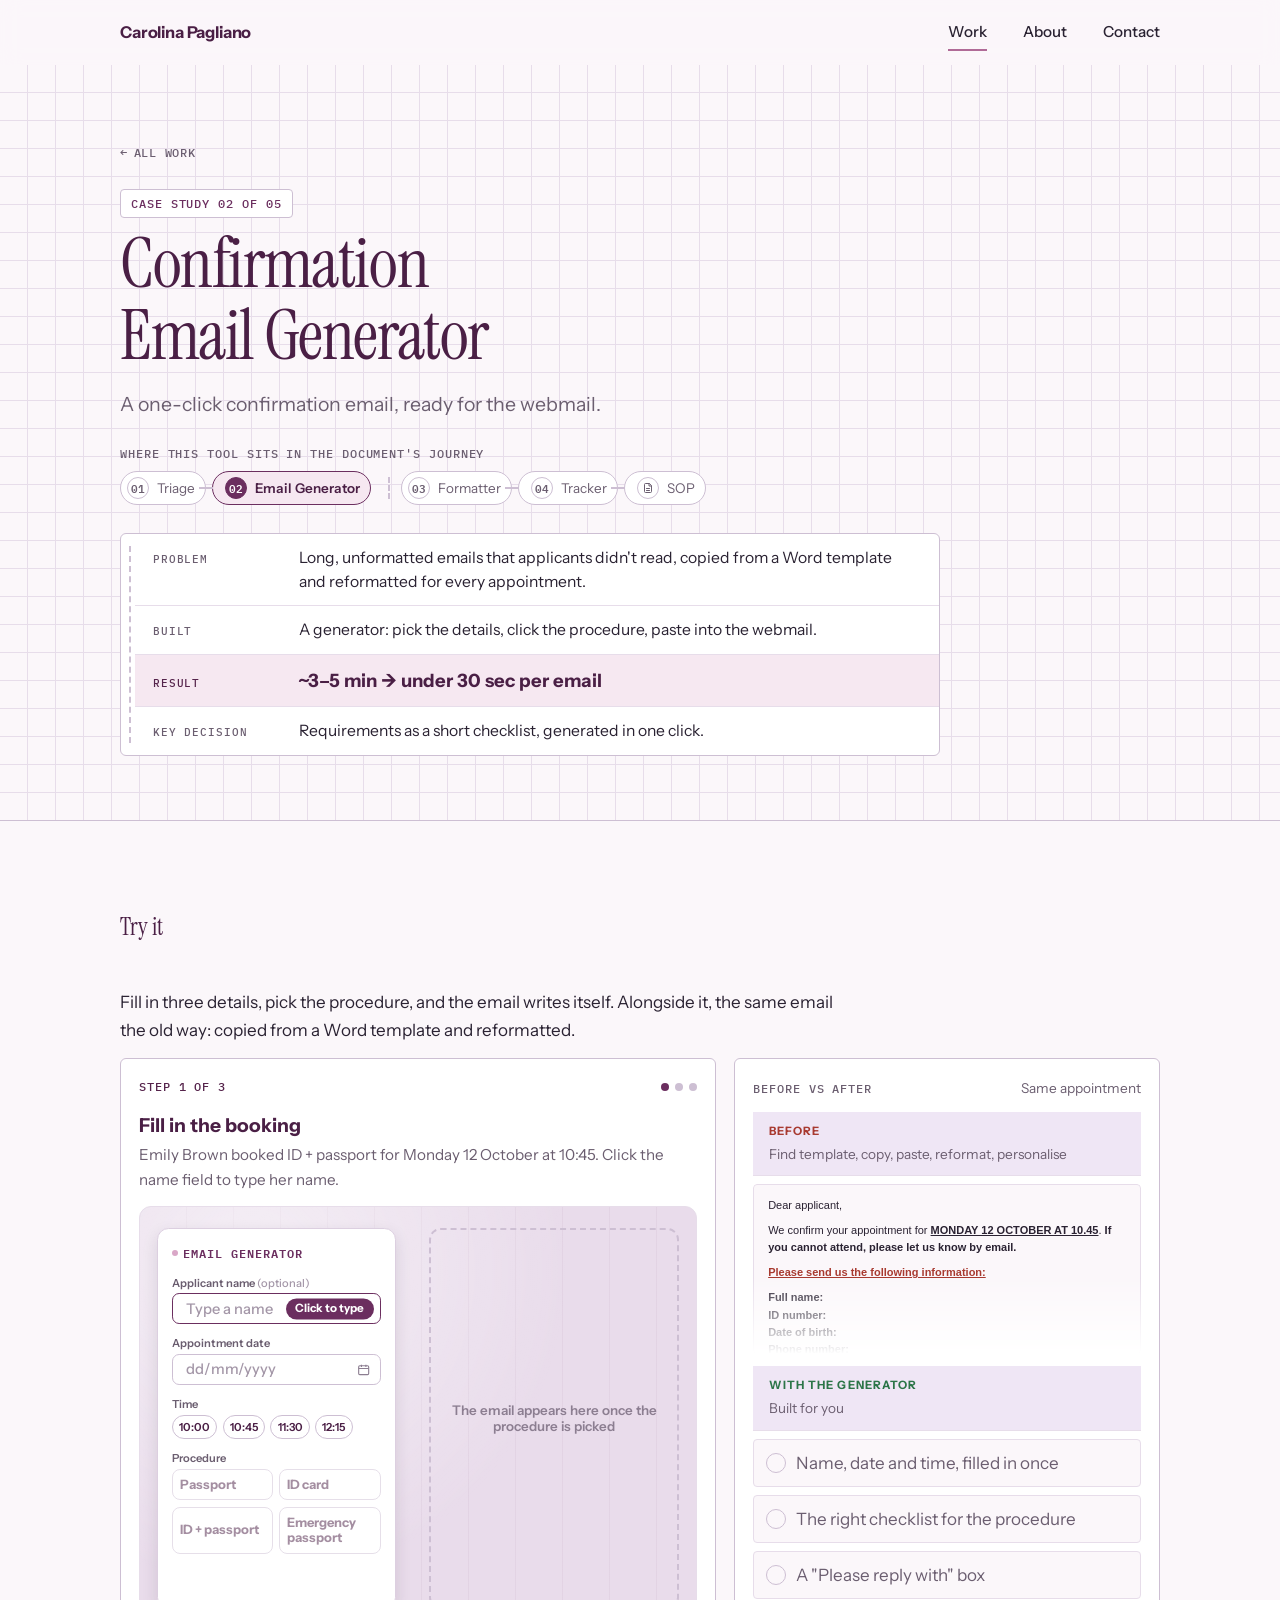
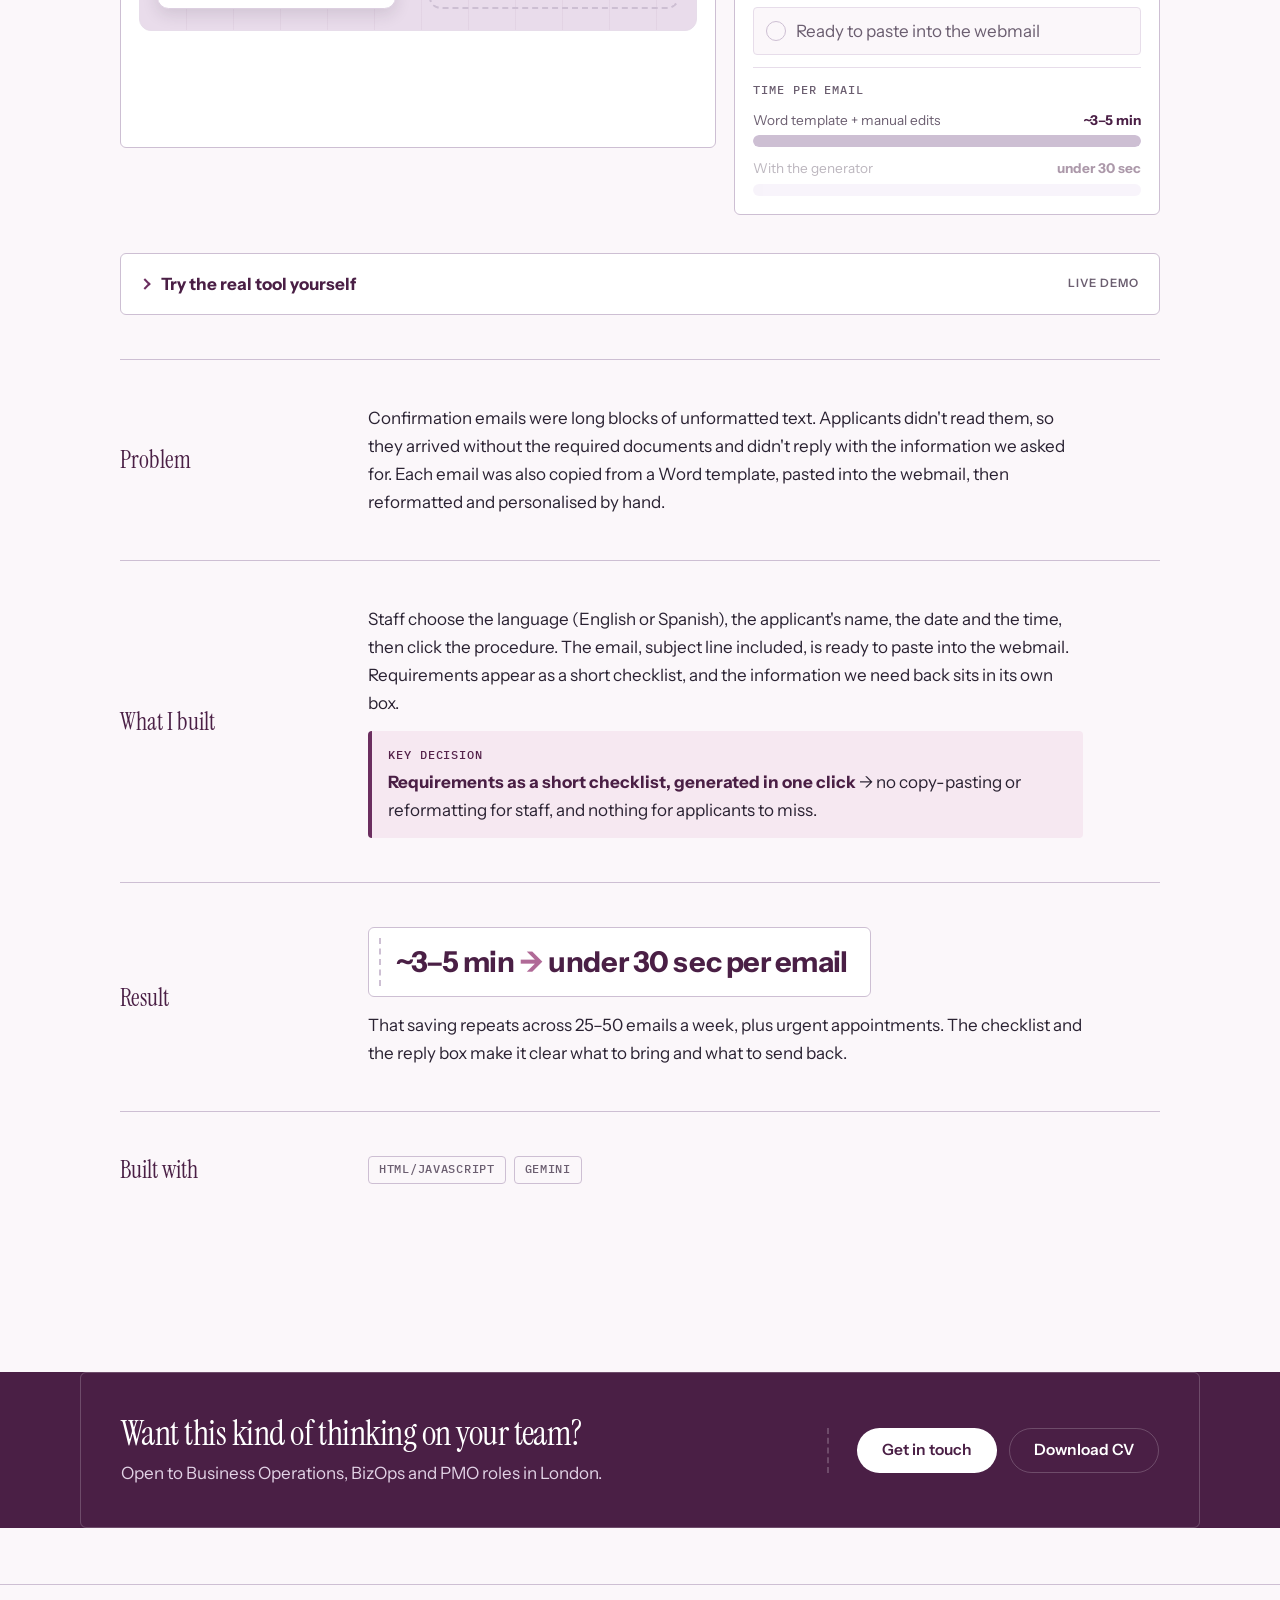
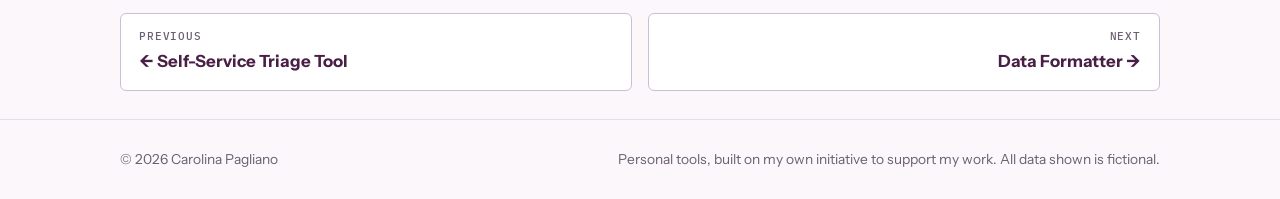
==== commit aa13d86b: "Redesign" ====
--- a/email-generator.html
+++ b/email-generator.html
@@ -22,8 +22,8 @@
 <link rel="preconnect" href="https://fonts.googleapis.com">
 <link rel="preconnect" href="https://fonts.gstatic.com" crossorigin>
 <link rel="stylesheet" href="https://fonts.googleapis.com/css2?family=IBM+Plex+Mono:wght@400;500&family=Instrument+Serif:ital@0;1&family=Instrument+Sans:wght@500;600;700&family=Public+Sans:ital,wght@0,400;0,500;0,600;1,400&display=swap">
-<link rel="stylesheet" href="styles.css?v=8">
-<link rel="stylesheet" href="redesign.css?v=8">
+<link rel="stylesheet" href="styles.css?v=9">
+<link rel="stylesheet" href="redesign.css?v=9">
 </head>
 <body data-page="case">
 <a class="skip-link" href="#main">Skip to content</a>
@@ -45,7 +45,7 @@
       <p class="eyebrow">Case study 02 of 05</p>
       <h1>Confirmation Email Generator</h1>
       <p class="lede">A one-click confirmation email, ready for the webmail.</p>
-      <ol class="mini-pipe" aria-label="Where this tool sits: 01 and 02 before the appointment, 03 to 05 after it"><li><a href="triage.html"><i>01</i><span>Triage</span></a></li><li class="on" aria-current="page"><i>02</i><span>Email Generator</span></li><li><a href="formatter.html"><i>03</i><span>Formatter</span></a></li><li><a href="tracker.html"><i>04</i><span>Tracker</span></a></li><li><a href="sop.html"><i>05</i><span>SOP</span></a></li></ol>
+      <p class="mini-pipe-label">Where this tool sits in the document's journey</p><ol class="mini-pipe" aria-label="Where this tool sits: 01 and 02 before the appointment, 03 and 04 after it, with the SOP as the guide for those two"><li><a href="triage.html"><i>01</i><span>Triage</span></a></li><li class="on" aria-current="page"><i>02</i><span>Email Generator</span></li><li><a href="formatter.html"><i>03</i><span>Formatter</span></a></li><li><a href="tracker.html"><i>04</i><span>Tracker</span></a></li><li><a href="sop.html"><i><svg viewBox="0 0 24 24" fill="none" stroke="currentColor" stroke-width="2" stroke-linecap="round" stroke-linejoin="round" aria-hidden="true"><path d="M14 3H7a2 2 0 0 0-2 2v14a2 2 0 0 0 2 2h10a2 2 0 0 0 2-2V8z"/><path d="M14 3v5h5M9 13h6M9 17h6"/></svg></i><span>SOP</span></a></li></ol>
       <dl class="glance" aria-label="At a glance">
         <div><dt>Problem</dt><dd>Long, unformatted emails that applicants didn't read, copied from a Word template and reformatted for every appointment.</dd></div>
         <div><dt>Built</dt><dd>A generator: pick the details, click the procedure, paste into the webmail.</dd></div>
@@ -222,14 +222,14 @@
     </section>
 
     <section class="cs-block">
-      <h2><span class="n">01</span>Problem</h2>
+      <h2>Problem</h2>
       <div class="cs-content">
         <p>Confirmation emails were long blocks of unformatted text. Applicants didn't read them, so they arrived without the required documents and didn't reply with the information we asked for. Each email was also copied from a Word template, pasted into the webmail, then reformatted and personalised by hand.</p>
       </div>
     </section>
 
     <section class="cs-block">
-      <h2><span class="n">02</span>What I built</h2>
+      <h2>What I built</h2>
       <div class="cs-content">
         <p>Staff choose the language (English or Spanish), the applicant's name, the date and the time, then click the procedure. The email, subject line included, is ready to paste into the webmail. Requirements appear as a short checklist, and the information we need back sits in its own box.</p>
         <div class="decision"><span class="decision-label">Key decision</span><p><strong>Requirements as a short checklist, generated in one click</strong> → no copy-pasting or reformatting for staff, and nothing for applicants to miss.</p></div>
@@ -237,7 +237,7 @@
     </section>
 
     <section class="cs-block">
-      <h2><span class="n">03</span>Result</h2>
+      <h2>Result</h2>
       <div class="cs-content">
         <p class="result-callout">~3–5 min <span class="arrow">→</span> under 30 sec per email</p>
         <p>That saving repeats across 25–50 emails a week, plus urgent appointments. The checklist and the reply box make it clear what to bring and what to send back.</p>
@@ -245,7 +245,7 @@
     </section>
 
     <section class="cs-block">
-      <h2><span class="n">04</span>Built with</h2>
+      <h2>Built with</h2>
       <div class="cs-content">
         <ul class="chips"><li class="chip">HTML/JavaScript</li><li class="chip">Gemini</li></ul>
       </div>
@@ -279,7 +279,7 @@
   </div>
 </footer>
 
-<script src="site.js?v=8"></script>
+<script src="site.js?v=9"></script>
 <script>
 (function () {
   // All requirements are illustrative.
--- a/redesign.css
+++ b/redesign.css
@@ -85,3 +85,8 @@
 .mini-pipe li:nth-child(3) { margin-left: 24px; }
 .mini-pipe li:nth-child(3)::before { width: 0; height: 22px; margin-left: -20px; margin-right: 10px; background: none; border-left: 2px dashed var(--line-strong); }
 @media (max-width: 640px) { .mini-pipe li:nth-child(3) { margin-left: 16px; } .mini-pipe li:nth-child(3)::before { margin-left: -14px; margin-right: 6px; } }
+
+/* Label above the pipeline strip, and the SOP's document icon */
+.mini-pipe-label { margin: 26px 0 0; font: 500 .72rem var(--font-mono); letter-spacing: .08em; text-transform: uppercase; color: var(--muted); }
+.mini-pipe-label + .mini-pipe { margin-top: 10px; }
+.mini-pipe i svg { width: 12px; height: 12px; }
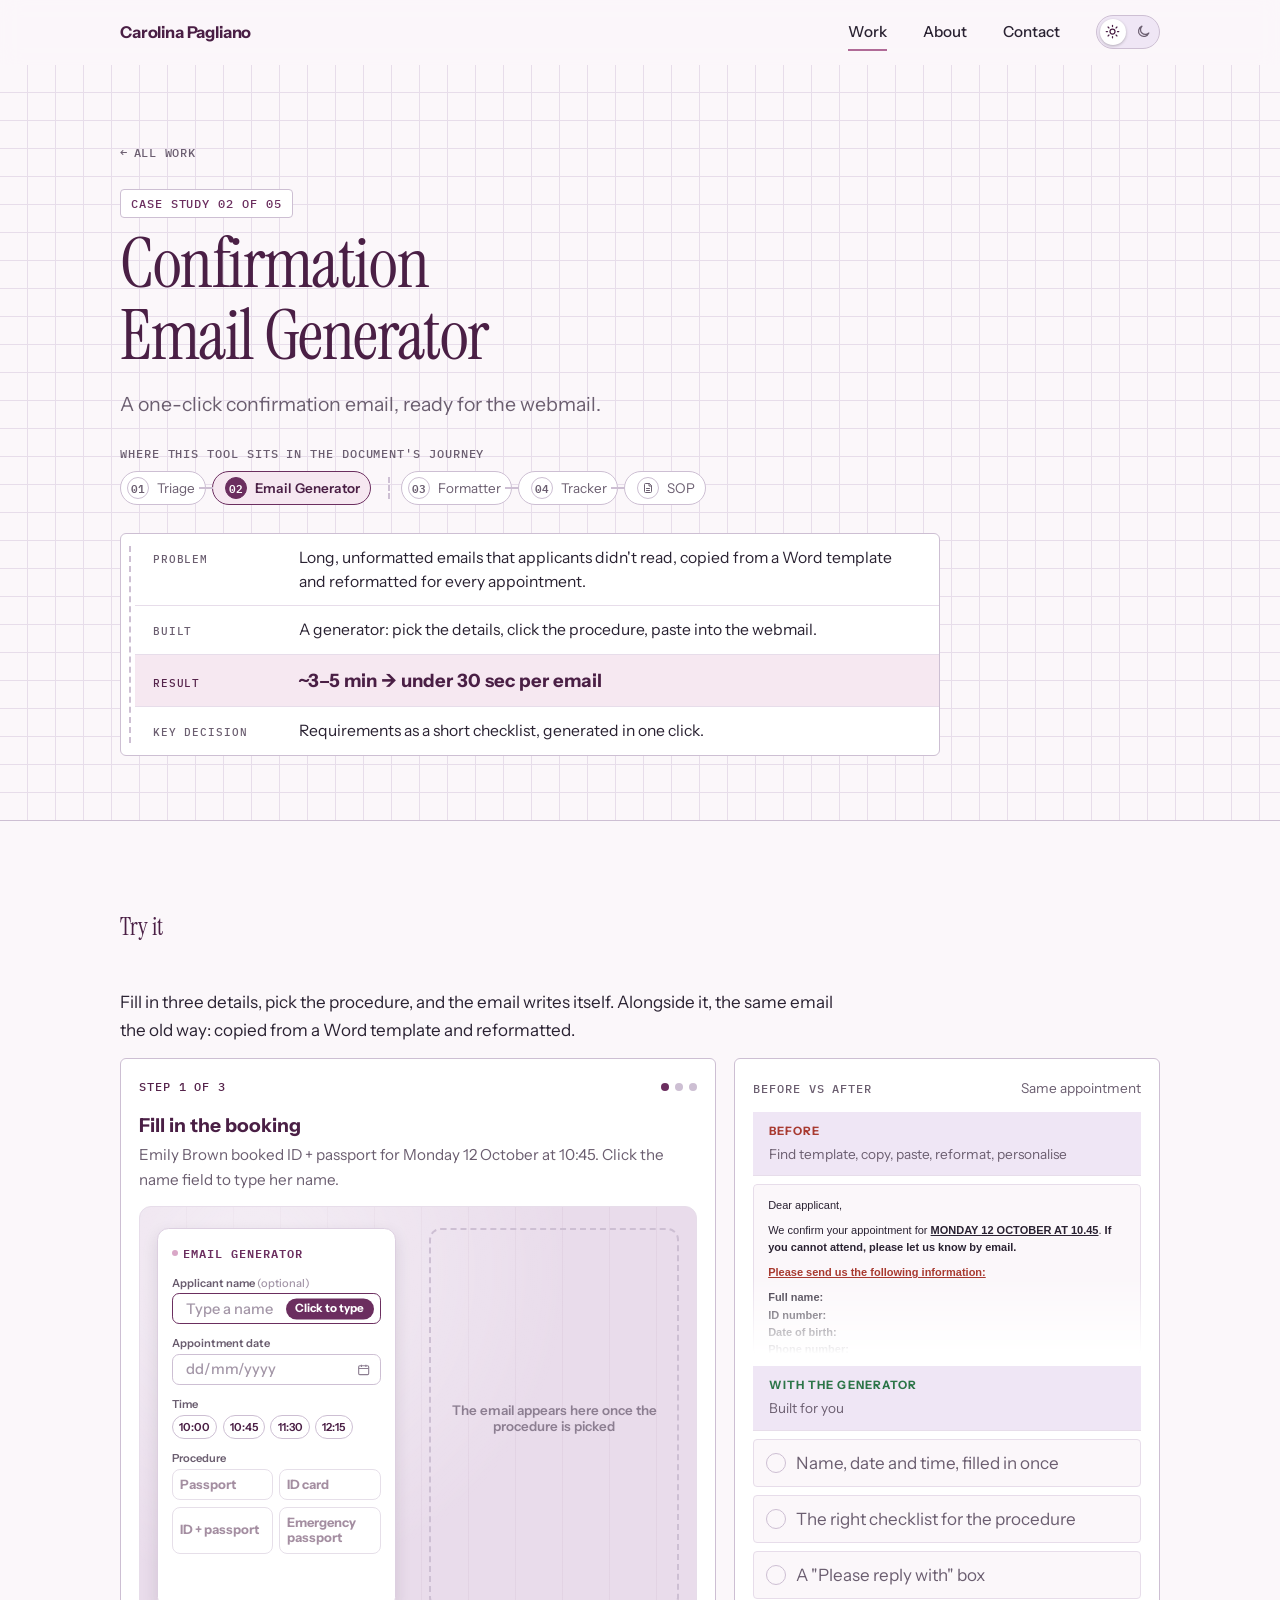
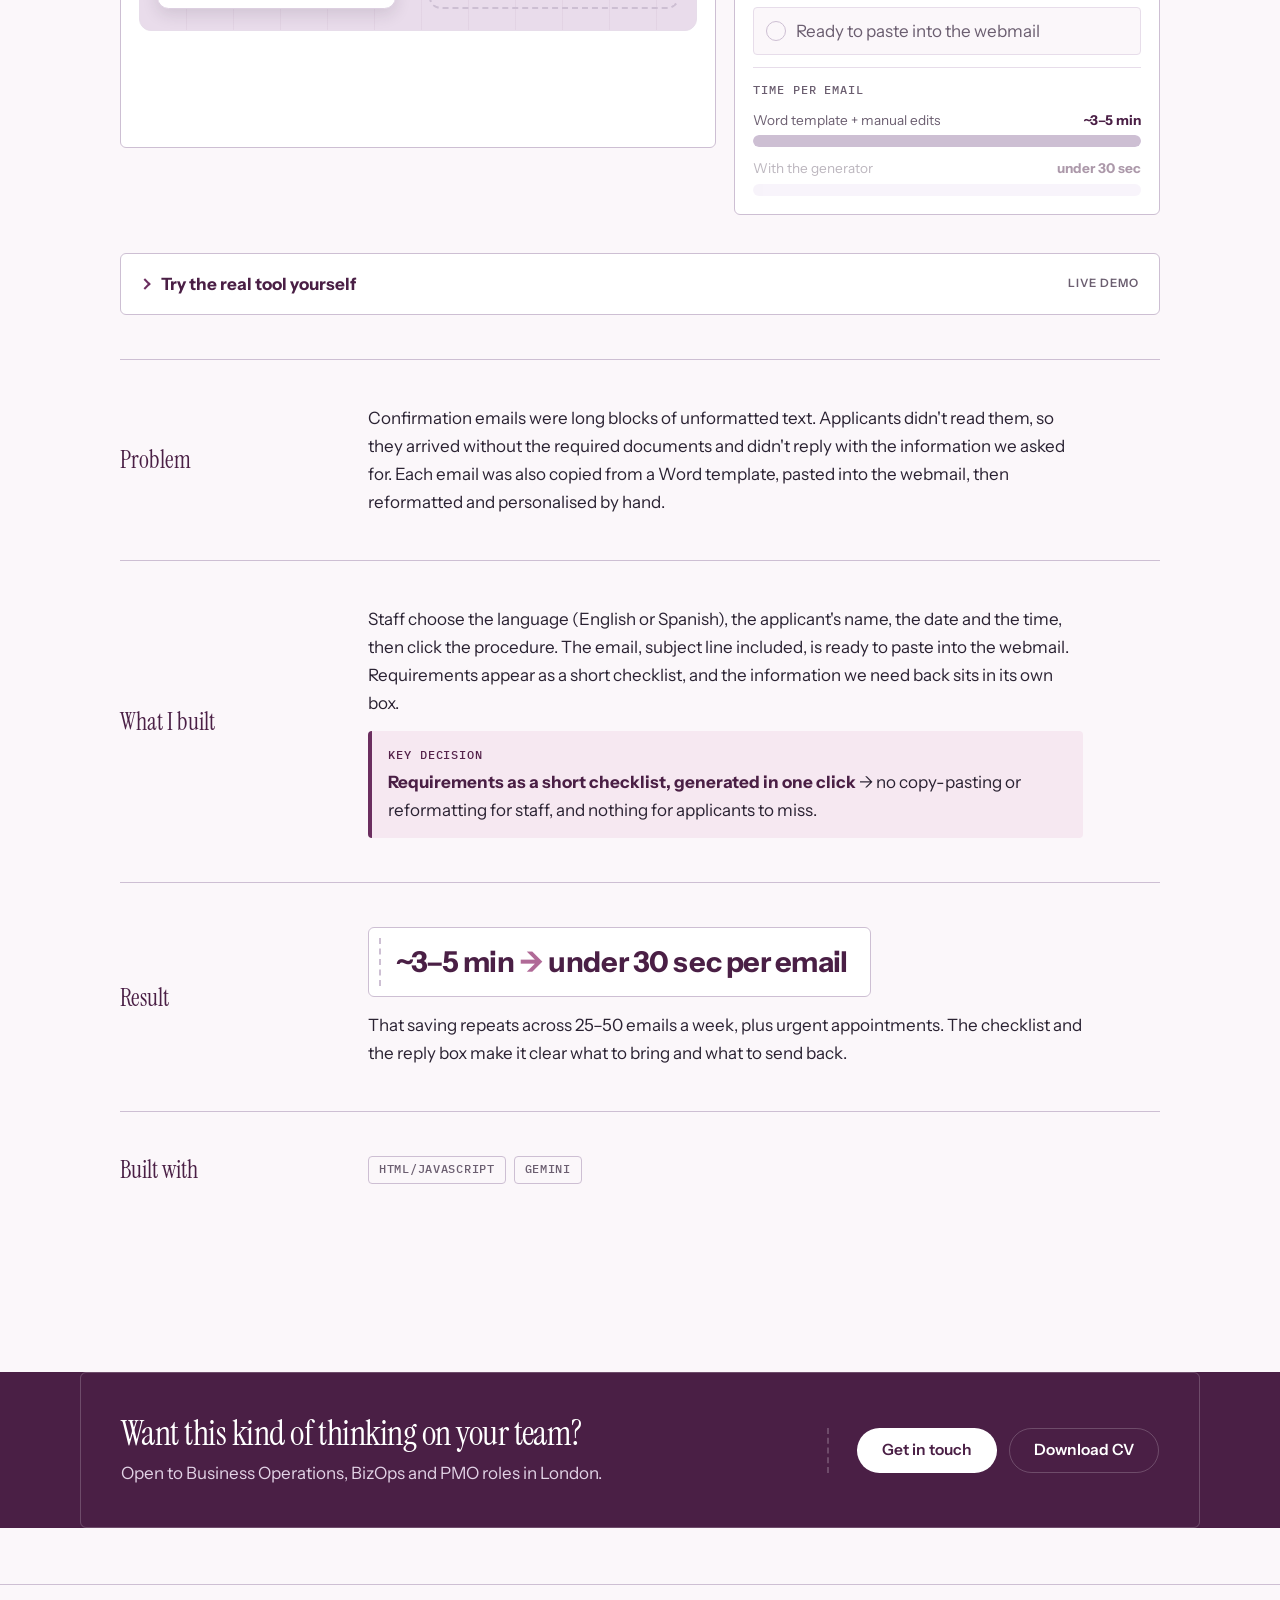
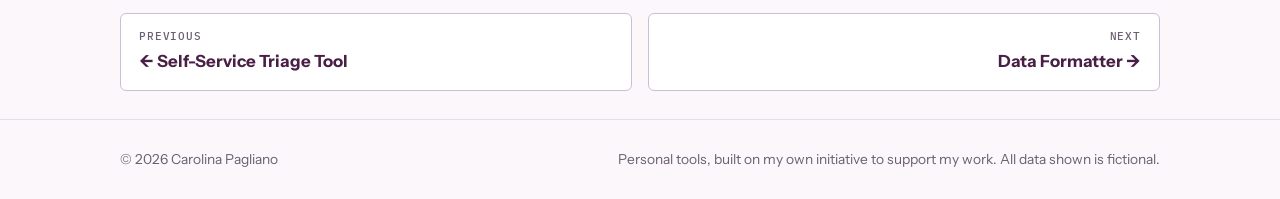
==== commit 1b58db51: "DARK/LIGHT theme switch" ====
--- a/email-generator.html
+++ b/email-generator.html
@@ -3,7 +3,9 @@
 <head>
 <meta charset="utf-8">
 <meta name="viewport" content="width=device-width, initial-scale=1, viewport-fit=cover">
-<meta name="theme-color" content="#FBF7FA">
+<meta name="theme-color" content="#FBF7FA" media="(prefers-color-scheme: light)">
+<meta name="theme-color" content="#1A1520" media="(prefers-color-scheme: dark)">
+<script>(function(){try{var t=localStorage.getItem('theme');if(t==='light'||t==='dark'){document.documentElement.setAttribute('data-theme',t);document.querySelectorAll('meta[name="theme-color"]').forEach(function(m){m.content=t==='dark'?'#1A1520':'#FBF7FA';});}}catch(e){}})();</script>
 <title>Confirmation Email Generator · Carolina Pagliano</title>
 <meta name="description" content="A one-click, clearly formatted confirmation email, ready to paste into the webmail.">
 <meta property="og:type" content="website">
@@ -22,8 +24,8 @@
 <link rel="preconnect" href="https://fonts.googleapis.com">
 <link rel="preconnect" href="https://fonts.gstatic.com" crossorigin>
 <link rel="stylesheet" href="https://fonts.googleapis.com/css2?family=IBM+Plex+Mono:wght@400;500&family=Instrument+Serif:ital@0;1&family=Instrument+Sans:wght@500;600;700&family=Public+Sans:ital,wght@0,400;0,500;0,600;1,400&display=swap">
-<link rel="stylesheet" href="styles.css?v=9">
-<link rel="stylesheet" href="redesign.css?v=9">
+<link rel="stylesheet" href="styles.css?v=10">
+<link rel="stylesheet" href="redesign.css?v=10">
 </head>
 <body data-page="case">
 <a class="skip-link" href="#main">Skip to content</a>
@@ -34,6 +36,7 @@
       <a href="index.html#work" aria-current="page">Work</a>
       <a href="index.html#about">About</a>
       <a href="index.html#contact">Contact</a>
+      <button type="button" class="theme-switch" role="switch" aria-checked="false" aria-label="Dark mode"><svg class="ic-sun" viewBox="0 0 24 24" aria-hidden="true"><circle cx="12" cy="12" r="4"/><path d="M12 2v2M12 20v2M4.9 4.9l1.4 1.4M17.7 17.7l1.4 1.4M2 12h2M20 12h2M4.9 19.1l1.4-1.4M17.7 6.3l1.4-1.4"/></svg><svg class="ic-moon" viewBox="0 0 24 24" aria-hidden="true"><path d="M20.5 14.5A8.5 8.5 0 1 1 9.5 3.5a7 7 0 0 0 11 11z"/></svg><span class="theme-knob" aria-hidden="true"></span></button>
     </nav>
   </div>
 </header>
@@ -279,7 +282,7 @@
   </div>
 </footer>
 
-<script src="site.js?v=9"></script>
+<script src="site.js?v=10"></script>
 <script>
 (function () {
   // All requirements are illustrative.
--- a/styles.css
+++ b/styles.css
@@ -1,1461 +1,1489 @@
-/* Layout: one centred column (max 1120px), left-aligned type, sections alternate white and soft-grey bands;
-   case studies use a narrow label column beside a content column. */
-:root {
-  /* Lilac & plum brand. Plum carries text, buttons and links; lilac and pink are for backgrounds and small accents. */
-  --ink: #2A2232;
-  --muted: #6B5E70;
-  --bg: #FBF7FA;
-  --bg-soft: #EFE6F5;
-  --surface: #FFFFFF;
-  --line: #E7DDEA;
-  --line-strong: #CDBFD3;
-  --primary: #6B2E5F;
-  --primary-strong: #55234B;
-  --primary-soft: #F6E8F1;
-  --accent: #B06A97;      /* deeper dusty pink: arrows that carry meaning (passes 3:1 on light backgrounds) */
-  --accent-deco: #D9A7C7; /* dusty pink: decorative only (underlines, bullets), never text on light backgrounds */
-  --heading: #4A1F45;
-  --header-bg: rgba(251, 247, 250, 0.9);
-  --ph-stripe: #EADFEF;
-  --btn-bg: #6B2E5F;
-  --btn-fg: #FFFFFF;
-  --btn-hover: #55234B;
-  --band-bg: #4A1F45;
-  --band-fg: #FFFFFF;
-  --band-muted: #E2D3E6;
-  --band-line: rgba(255, 255, 255, 0.2);
-  --band-btn-bg: #FFFFFF;
-  --band-btn-fg: #4A1F45;
-  --ok: #2c7548;
-  --ok-soft: #e3f1e8;
-  --warn: #93600f;
-  --warn-soft: #faefd9;
-  --bad: #a83a30;
-  --bad-soft: #f8e2df;
-  --shadow-c: 74 31 69;
-  --highlight: #EFE6F5;
-  --shadow: 0 1px 2px rgb(var(--shadow-c) / 0.05), 0 10px 30px rgb(var(--shadow-c) / 0.06);
-  --shadow-hover: 0 2px 4px rgb(var(--shadow-c) / 0.07), 0 18px 40px rgb(var(--shadow-c) / 0.12);
-
-  --font-display: "Instrument Sans", "Segoe UI", system-ui, -apple-system, sans-serif;
-  --font-serif: "Instrument Serif", Georgia, "Times New Roman", serif; /* h1 and h2 only */
-  --font-body: "Public Sans", "Segoe UI", system-ui, -apple-system, sans-serif;
-  --font-mono: "IBM Plex Mono", ui-monospace, "Cascadia Mono", Consolas, monospace;
-
-  --radius: 16px;
-  --radius-sm: 8px;
-  --maxw: 1120px;
-  --gutter: clamp(16px, 4vw, 40px);
-  --header-h: 64px;
-}
-
-@media (prefers-color-scheme: dark) {
-  :root:not([data-theme="light"]) {
-    --ink: #EDE6F0;
-    --muted: #B3A6BA;
-    --bg: #1A1520;
-    --bg-soft: #221B29;
-    --surface: #2A2232;
-    --line: #3A3044;
-    --line-strong: #4D4058;
-    --primary: #C9B3E6;
-    --primary-strong: #DCCBF0;
-    --primary-soft: #3A2A40;
-    --accent: #D9A7C7;
-    --accent-deco: #D9A7C7;
-    --heading: #F6EFF8;
-    --header-bg: rgba(26, 21, 32, 0.88);
-    --ph-stripe: #2F2638;
-    --btn-bg: #D9A7C7;
-    --btn-fg: #1A1520;
-    --btn-hover: #E8C4DB;
-    --band-bg: #2A2232;
-    --band-fg: #F6EFF8;
-    --band-muted: #B3A6BA;
-    --band-line: rgba(255, 255, 255, 0.16);
-    --band-btn-bg: #F6EFF8;
-    --band-btn-fg: #1A1520;
-    --ok: #63c48a;
-    --ok-soft: #163326;
-    --warn: #e3a94f;
-    --warn-soft: #382a13;
-    --bad: #FF6B5F;
-    --bad-soft: #3b1c19;
-    --shadow-c: 0 0 0;
-    --highlight: #3A2A40;
-    color-scheme: dark;
-  }
-}
-:root[data-theme="dark"] {
-  --ink: #EDE6F0;
-  --muted: #B3A6BA;
-  --bg: #1A1520;
-  --bg-soft: #221B29;
-  --surface: #2A2232;
-  --line: #3A3044;
-  --line-strong: #4D4058;
-  --primary: #C9B3E6;
-  --primary-strong: #DCCBF0;
-  --primary-soft: #3A2A40;
-  --accent: #D9A7C7;
-  --accent-deco: #D9A7C7;
-  --heading: #F6EFF8;
-  --header-bg: rgba(26, 21, 32, 0.88);
-  --ph-stripe: #2F2638;
-  --btn-bg: #D9A7C7;
-  --btn-fg: #1A1520;
-  --btn-hover: #E8C4DB;
-  --band-bg: #2A2232;
-  --band-fg: #F6EFF8;
-  --band-muted: #B3A6BA;
-  --band-line: rgba(255, 255, 255, 0.16);
-  --band-btn-bg: #F6EFF8;
-  --band-btn-fg: #1A1520;
-  --ok: #63c48a;
-  --ok-soft: #163326;
-  --warn: #e3a94f;
-  --warn-soft: #382a13;
-  --bad: #FF6B5F;
-  --bad-soft: #3b1c19;
-  --shadow-c: 0 0 0;
-  --highlight: #3A2A40;
-  color-scheme: dark;
-}
-
-/* ---------- Base ---------- */
-*, *::before, *::after { box-sizing: border-box; }
-[hidden] { display: none !important; }
-html { scroll-behavior: smooth; scroll-padding-top: calc(var(--header-h) + 16px); }
-body {
-  margin: 0;
-  background: var(--bg);
-  color: var(--ink);
-  font-family: var(--font-body);
-  font-size: 1.0625rem;
-  line-height: 1.65;
-  -webkit-font-smoothing: antialiased;
-  text-rendering: optimizeLegibility;
-}
-img { max-width: 100%; display: block; }
-/* Brand serif on the two top heading levels only; h3, stats, key results, buttons and body stay in the sans */
-h1, h2 { font-family: var(--font-serif) !important; font-weight: 400 !important; letter-spacing: -0.005em; }
-h1 em.hl { font-style: italic; white-space: nowrap; padding: 0.02em 0.14em 0.06em; border-radius: 0.18em; background: var(--highlight); }
-h1, h2, h3, h4 {
-  font-family: var(--font-display);
-  color: var(--heading);
-  font-weight: 700;
-  line-height: 1.15;
-  letter-spacing: -0.015em;
-  text-wrap: balance;
-  margin: 0;
-}
-p { margin: 0; }
-a { color: var(--primary-strong); text-decoration-color: var(--accent-deco); text-underline-offset: 3px; }
-:focus-visible { outline: 2px solid var(--primary); outline-offset: 3px; border-radius: 4px; }
-.wrap { max-width: var(--maxw); margin-inline: auto; padding-inline: var(--gutter); }
-.visually-hidden {
-  position: absolute; width: 1px; height: 1px; overflow: hidden;
-  clip: rect(0 0 0 0); white-space: nowrap;
-}
-.skip-link {
-  position: absolute; left: 16px; top: -48px; z-index: 100;
-  background: var(--btn-bg); color: var(--btn-fg); padding: 8px 14px; border-radius: var(--radius-sm);
-  text-decoration: none; font-weight: 600;
-}
-.skip-link:focus { top: 12px; }
-
-/* ---------- Header ---------- */
-.site-header {
-  position: sticky;
-  top: env(safe-area-inset-top, 0px);
-  z-index: 50;
-  background: var(--header-bg);
-  backdrop-filter: saturate(160%) blur(10px);
-  -webkit-backdrop-filter: saturate(160%) blur(10px);
-  border-bottom: 1px solid transparent;
-  transition: border-color 0.25s ease;
-}
-.site-header.is-scrolled { border-bottom-color: var(--line); }
-.nav { display: flex; align-items: center; justify-content: space-between; gap: 16px; height: var(--header-h); }
-.brand {
-  font-family: var(--font-display); font-weight: 700; font-size: 1.02rem;
-  color: var(--heading); text-decoration: none; letter-spacing: -0.01em; white-space: nowrap;
-}
-.brand-mark { color: var(--primary); }
-.nav-links { display: flex; gap: clamp(16px, 3.5vw, 36px); }
-.nav-links a {
-  position: relative; padding: 6px 0; color: var(--ink); text-decoration: none;
-  font-size: 0.95rem; font-weight: 500;
-}
-.nav-links a::after {
-  content: ""; position: absolute; left: 0; right: 0; bottom: 0; height: 2px;
-  background: var(--accent); transform: scaleX(0); transform-origin: left; transition: transform 0.25s ease;
-}
-.nav-links a:hover::after, .nav-links a[aria-current="page"]::after { transform: scaleX(1); }
-@media (max-width: 400px) { .brand-full { display: none; } }
-@media (min-width: 401px) { .brand-short { display: none; } }
-
-/* ---------- Buttons ---------- */
-.btn {
-  display: inline-flex; align-items: center; justify-content: center; gap: 8px;
-  padding: 12px 24px; border-radius: 999px; border: 1.5px solid transparent;
-  font: 600 0.97rem/1.2 var(--font-body); text-decoration: none; cursor: pointer;
-  transition: background-color 0.2s ease, border-color 0.2s ease, color 0.2s ease, transform 0.2s ease;
-}
-.btn:hover { transform: translateY(-1px); }
-.btn-primary { background: var(--btn-bg); color: var(--btn-fg); }
-.btn-primary:hover { background: var(--btn-hover); }
-.btn-secondary { background: transparent; color: var(--heading); border-color: var(--line-strong); }
-.btn-secondary:hover { border-color: var(--heading); }
-.btn-small { padding: 8px 16px; font-size: 0.88rem; }
-.btn[disabled] { opacity: 0.45; cursor: not-allowed; transform: none; }
-
-/* ---------- Sections ---------- */
-.section { padding-block: clamp(64px, 9vw, 112px); }
-.section--soft { background: var(--bg-soft); }
-.section-head { max-width: 700px; margin-bottom: clamp(32px, 5vw, 48px); display: grid; gap: 14px; }
-.eyebrow {
-  font-size: 0.78rem; font-weight: 600; letter-spacing: 0.1em; text-transform: uppercase;
-  color: var(--primary-strong);
-}
-.section-head h2 { font-size: clamp(2rem, 1.4rem + 2vw, 2.9rem); }
-.intro { color: var(--muted); font-size: 1.125rem; max-width: 62ch; }
-
-/* ---------- Hero ---------- */
-.hero { padding-block: clamp(56px, 10vw, 120px) clamp(48px, 7vw, 88px); }
-.hero h1 {
-  font-size: clamp(2.5rem, 1.3rem + 4.4vw, 4.4rem);
-  line-height: 1.04; letter-spacing: -0.01em; max-width: 21ch; margin-top: 18px;
-}
-.hero-sub { margin-top: 24px; font-size: clamp(1.05rem, 1rem + 0.35vw, 1.22rem); color: var(--muted); max-width: 60ch; }
-.hero-actions { display: flex; flex-wrap: wrap; gap: 12px; margin-top: 32px; }
-.stats {
-  list-style: none; padding: 0; margin: clamp(48px, 7vw, 76px) 0 0;
-  display: grid; grid-template-columns: minmax(0, 1fr); gap: 22px;
-}
-@media (min-width: 860px) {
-  .stats { grid-template-columns: repeat(3, minmax(0, 1fr)); gap: 40px; max-width: 920px; }
-  .stat-value { min-height: 2.4em; } /* two lines, so the labels line up across the row */
-}
-.stat { border-top: 1px solid var(--line-strong); padding-top: 16px; display: grid; gap: 4px; align-content: start; min-width: 0; }
-.stat-value {
-  font-family: var(--font-display); font-weight: 700; color: var(--heading);
-  font-size: clamp(1.3rem, 1.05rem + 1vw, 1.8rem); letter-spacing: -0.015em; line-height: 1.2;
-  font-variant-numeric: tabular-nums;
-}
-.stat-value .arrow { color: var(--accent); font-weight: 600; }
-.stat-label { color: var(--muted); font-size: 0.93rem; line-height: 1.45; }
-
-/* ---------- Flow diagram (homepage) ---------- */
-.flow {
-  background: var(--surface); border: 1px solid var(--line); border-radius: var(--radius);
-  padding: clamp(20px, 3.2vw, 36px); margin-bottom: clamp(40px, 6vw, 64px);
-}
-.flow-title { font-size: 0.78rem; font-weight: 600; letter-spacing: 0.1em; text-transform: uppercase; color: var(--muted); margin-bottom: 20px; }
-.flow-steps { list-style: none; margin: 0; padding: 0; display: grid; grid-template-columns: 1fr; gap: 30px; }
-.flow-step { position: relative; }
-.flow-step:not(:last-child)::after {
-  content: "\2193"; position: absolute; left: 50%; bottom: -27px; transform: translateX(-50%);
-  color: var(--primary); font-weight: 600; font-size: 1.1rem; line-height: 1;
-}
-/* The diagram is a picture of the process, not navigation: no links, no hover lift */
-.flow-box {
-  display: flex; flex-direction: column; align-items: center; gap: 2px; height: 100%; text-align: center;
-  padding: 14px 12px; border: 1px solid var(--line-strong); border-radius: var(--radius-sm); background: var(--bg);
-}
-.flow-num { font-family: var(--font-mono); font-size: 0.74rem; color: var(--primary-strong); letter-spacing: 0.04em; }
-.flow-name { font-family: var(--font-display); font-weight: 700; color: var(--heading); font-size: 1.06rem; }
-.flow-desc { color: var(--muted); font-size: 0.88rem; line-height: 1.45; }
-.flow-tie { display: none; }
-.flow-sop { margin-top: 18px; }
-.flow-sop .flow-box { border-style: dashed; border-color: var(--primary); background: var(--primary-soft); }
-@media (min-width: 860px) {
-  .flow-steps { grid-template-columns: repeat(4, minmax(0, 1fr)); gap: 36px; }
-  .flow-step:not(:last-child)::after { content: "\2192"; left: auto; right: -26px; bottom: auto; top: 50%; transform: translateY(-50%); }
-  .flow-tie {
-    display: block; position: relative; height: 22px; margin: 0 calc(12.5% - 14px);
-    border: 1.5px solid var(--line-strong); border-top: 0; border-radius: 0 0 10px 10px;
-  }
-  .flow-tie::after {
-    content: ""; position: absolute; left: 50%; top: 100%; height: 20px; border-left: 1.5px solid var(--line-strong);
-  }
-  .flow-sop { margin: 20px auto 0; max-width: 360px; }
-}
-
-/* ---------- Case study cards ---------- */
-.cards { display: grid; grid-template-columns: 1fr; gap: 24px; }
-@media (min-width: 640px) {
-  .cards { grid-template-columns: repeat(2, minmax(0, 1fr)); }
-  .cards > .card:nth-child(5) { grid-column: 1 / -1; }
-}
-@media (min-width: 980px) {
-  .cards { grid-template-columns: repeat(6, minmax(0, 1fr)); }
-  .cards > .card { grid-column: span 2; }
-  .cards > .card:nth-child(-n+2) { grid-column: span 3; }
-  .cards > .card:nth-child(5) { grid-column: span 2; }
-}
-.card {
-  position: relative; display: flex; flex-direction: column; min-width: 0;
-  background: var(--surface); border: 1px solid var(--line); border-radius: var(--radius); overflow: hidden;
-  transition: transform 0.25s ease, box-shadow 0.25s ease, border-color 0.25s ease;
-}
-.card:hover { transform: translateY(-3px); box-shadow: var(--shadow-hover); border-color: var(--line-strong); }
-.card .ph { border: 0; border-bottom: 1px solid var(--line); border-radius: 0; aspect-ratio: 16 / 9; }
-.card-body { display: flex; flex-direction: column; gap: 10px; flex: 1; padding: 22px 22px 24px; }
-.card h3 { font-size: 1.2rem; }
-.card p { color: var(--muted); font-size: 0.97rem; line-height: 1.55; }
-.card-metric { margin-top: auto; padding-top: 14px; border-top: 1px solid var(--line); display: grid; gap: 2px; }
-.card-metric span { font-size: 0.72rem; font-weight: 600; letter-spacing: 0.09em; text-transform: uppercase; color: var(--muted); }
-.card-metric strong { font-family: var(--font-display); color: var(--heading); font-size: 1.08rem; font-variant-numeric: tabular-nums; }
-.card-link { font-weight: 600; font-size: 0.95rem; color: var(--primary-strong); text-decoration: none; display: inline-flex; gap: 6px; align-items: center; }
-.card-link::after { content: ""; position: absolute; inset: 0; }
-.card-link .arrow { transition: transform 0.2s ease; } /* small text: stays plum, since pink can't reach 4.5:1 at this size */
-.card:hover .card-link .arrow { transform: translateX(4px); }
-
-/* ---------- Placeholders ---------- */
-.ph {
-  position: relative; display: grid; place-items: center; gap: 12px; align-content: center;
-  aspect-ratio: 16 / 9; max-width: 100%; width: 100%;
-  border: 1px solid var(--line); border-radius: var(--radius-sm); color: var(--muted);
-  background: repeating-linear-gradient(135deg, transparent 0 11px, var(--ph-stripe) 11px 12px), var(--bg-soft);
-}
-.ph svg { width: 44px; height: 44px; color: var(--primary); }
-.ph-label {
-  font-family: var(--font-mono); font-size: 0.78rem; text-align: center; max-width: 90%;
-  padding: 5px 10px; background: var(--surface); border: 1px solid var(--line); border-radius: 6px;
-}
-
-/* ---------- Currently learning ---------- */
-.learning { margin-top: clamp(56px, 8vw, 88px); }
-.learning-head { display: grid; gap: 6px; margin-bottom: 20px; }
-.learning-head h3 { font-size: 1.3rem; }
-.learning-head p { color: var(--muted); font-size: 0.97rem; }
-.soon-grid { list-style: none; padding: 0; margin: 0; display: grid; grid-template-columns: 1fr; gap: 16px; }
-@media (min-width: 720px) { .soon-grid { grid-template-columns: repeat(3, minmax(0, 1fr)); } }
-.soon {
-  display: flex; justify-content: space-between; align-items: center; gap: 12px;
-  padding: 20px; border: 1.5px dashed var(--line-strong); border-radius: var(--radius); color: var(--muted);
-}
-.soon strong { font-family: var(--font-display); color: var(--heading); font-weight: 600; }
-.pill {
-  display: inline-block; padding: 3px 10px; border-radius: 999px; font-size: 0.75rem; font-weight: 600;
-  background: var(--bg-soft); color: var(--muted); border: 1px solid var(--line); white-space: nowrap;
-}
-
-/* ---------- About ---------- */
-.about { display: grid; grid-template-columns: 1fr; gap: clamp(32px, 5vw, 64px); align-items: start; }
-@media (min-width: 820px) { .about { grid-template-columns: minmax(0, 340px) minmax(0, 1fr); } }
-.about .ph { aspect-ratio: 4 / 5; border-radius: var(--radius); max-width: 340px; }
-.about-text { display: grid; gap: 18px; min-width: 0; }
-.about-text h2 { font-size: clamp(2rem, 1.4rem + 2vw, 2.9rem); }
-.about-text p { max-width: 62ch; }
-.badges { list-style: none; padding: 0; margin: 10px 0 0; display: flex; flex-wrap: wrap; gap: 10px; }
-.badge {
-  display: grid; gap: 2px; padding: 10px 14px; border: 1px solid var(--line); border-radius: var(--radius-sm);
-  background: var(--surface); line-height: 1.35;
-}
-.badge strong { font-size: 0.9rem; font-weight: 600; color: var(--heading); }
-.badge span { font-family: var(--font-mono); font-size: 0.76rem; color: var(--muted); }
-.badge.is-progress span { color: var(--primary-strong); }
-
-
-/* ---------- Contact ---------- */
-.contact { background: var(--band-bg); color: var(--band-fg); }
-.contact h2 { color: var(--band-fg); font-size: clamp(2.4rem, 1.6rem + 2.8vw, 3.6rem); }
-.contact .eyebrow { color: var(--band-muted); }
-.contact-inner { display: grid; gap: 16px; max-width: 760px; }
-.contact-line { color: var(--band-muted); font-size: 1.15rem; }
-.email-row {
-  display: flex; flex-wrap: wrap; align-items: center; gap: 12px 16px; margin-top: 16px;
-  padding: 12px 12px 12px 18px; border: 1px solid var(--band-line); border-radius: var(--radius-sm); width: fit-content; max-width: 100%;
-}
-.email-text { font-family: var(--font-mono); font-size: clamp(0.95rem, 0.9rem + 0.3vw, 1.08rem); overflow-wrap: anywhere; user-select: all; }
-.contact-actions { display: flex; flex-wrap: wrap; gap: 12px; margin-top: 8px; }
-.btn-light { background: var(--band-btn-bg); color: var(--band-btn-fg); }
-.btn-light:hover { opacity: 0.92; }
-.btn-ghost-light { background: transparent; color: var(--band-fg); border-color: var(--band-line); }
-.btn-ghost-light:hover { border-color: var(--band-fg); }
-
-/* ---------- Footer ---------- */
-.site-footer { border-top: 1px solid var(--line); padding-block: 28px; color: var(--muted); font-size: 0.86rem; }
-.site-footer .wrap { display: flex; flex-wrap: wrap; justify-content: space-between; gap: 8px 24px; }
-
-/* ---------- Case study pages ---------- */
-.cs-hero { padding-block: clamp(36px, 6vw, 72px) clamp(40px, 6vw, 64px); border-bottom: 1px solid var(--line); }
-.back { display: inline-flex; gap: 6px; font-size: 0.92rem; font-weight: 500; color: var(--muted); text-decoration: none; }
-.back:hover { color: var(--primary-strong); }
-.cs-hero .eyebrow { margin-top: 28px; }
-.cs-hero h1 { font-size: clamp(2.4rem, 1.6rem + 3vw, 3.7rem); letter-spacing: -0.01em; margin-top: 10px; max-width: 20ch; }
-.lede { margin-top: 16px; font-size: clamp(1.08rem, 1rem + 0.35vw, 1.22rem); color: var(--muted); max-width: 58ch; }
-.cs-meta { display: grid; grid-template-columns: repeat(auto-fit, minmax(220px, 1fr)); gap: 18px 40px; margin: 32px 0 0; max-width: 760px; }
-.cs-meta div { border-top: 1px solid var(--line-strong); padding-top: 12px; }
-.cs-meta dt { font-size: 0.72rem; font-weight: 600; letter-spacing: 0.09em; text-transform: uppercase; color: var(--muted); }
-.cs-meta dd { margin: 4px 0 0; font-family: var(--font-display); font-weight: 700; color: var(--heading); font-size: 1.1rem; }
-.cs-body { padding-block: clamp(24px, 4vw, 48px) clamp(48px, 7vw, 88px); }
-.cs-block { display: grid; grid-template-columns: 1fr; gap: 14px; padding-block: clamp(28px, 4vw, 44px); border-top: 1px solid var(--line); }
-.cs-block:first-child { border-top: 0; }
-@media (min-width: 880px) { .cs-block { grid-template-columns: 200px minmax(0, 1fr); gap: 48px; } }
-.cs-block h2 { font-size: 1.5rem; letter-spacing: 0; display: flex; gap: 10px; align-items: baseline; }
-.cs-block h2 .n { font-family: var(--font-mono); font-size: 0.75rem; font-weight: 500; color: var(--primary-strong); }
-.cs-content { min-width: 0; display: grid; gap: 14px; }
-.cs-content > p { max-width: 65ch; }
-.cs-content ul.plain { margin: 0; padding-left: 1.2em; display: grid; gap: 6px; max-width: 62ch; }
-.result-callout { font-family: var(--font-display); font-weight: 700; color: var(--heading); font-size: clamp(1.35rem, 1.1rem + 0.9vw, 1.8rem); line-height: 1.25; letter-spacing: -0.015em; }
-.result-callout .arrow { color: var(--accent); }
-.chips { list-style: none; margin: 0; padding: 0; display: flex; flex-wrap: wrap; gap: 8px; }
-.chip { padding: 6px 12px; border-radius: 999px; background: var(--primary-soft); color: var(--primary-strong); font-size: 0.88rem; font-weight: 600; }
-.cs-pager { border-top: 1px solid var(--line); background: var(--bg-soft); }
-.cs-pager .wrap { display: grid; grid-template-columns: 1fr 1fr; gap: 16px; padding-block: 28px; }
-.cs-pager a { display: grid; gap: 2px; text-decoration: none; color: var(--heading); padding: 12px 0; min-width: 0; }
-.cs-pager a span { font-size: 0.78rem; font-weight: 600; letter-spacing: 0.08em; text-transform: uppercase; color: var(--muted); }
-.cs-pager a strong { font-family: var(--font-display); font-size: 1.05rem; }
-.cs-pager a:hover strong { color: var(--primary-strong); }
-.cs-pager .next { text-align: right; grid-column: 2; }
-
-/* ---------- Demo frame ---------- */
-.demo { border: 1px solid var(--line); border-radius: var(--radius); background: var(--surface); box-shadow: var(--shadow); overflow: hidden; min-width: 0; }
-.demo-bar {
-  display: flex; flex-wrap: wrap; justify-content: space-between; align-items: center; gap: 6px 12px;
-  padding: 10px 16px; border-bottom: 1px solid var(--line); background: var(--bg-soft); font-size: 0.8rem; color: var(--muted);
-}
-.demo-tag { display: inline-flex; align-items: center; gap: 8px; font-family: var(--font-mono); font-size: 0.72rem; letter-spacing: 0.08em; text-transform: uppercase; color: var(--primary-strong); }
-.demo-tag::before { content: ""; width: 7px; height: 7px; border-radius: 50%; background: var(--primary); }
-.demo-body { padding: clamp(18px, 3vw, 28px); display: grid; grid-template-columns: minmax(0, 1fr); gap: 18px; }
-/* Grid children default to their content's width; keep wide tables and the report box inside the demo on phones */
-.demo-body > *, .case-list > *, .walk > * { min-width: 0; }
-.demo-actions { display: flex; flex-wrap: wrap; gap: 10px; align-items: center; }
-.demo-note { font-size: 0.85rem; color: var(--muted); }
-
-/* Form controls */
-.field { display: grid; gap: 6px; min-width: 0; }
-.field label { font-size: 0.82rem; font-weight: 600; color: var(--heading); }
-.field input, .field select, .field textarea {
-  width: 100%; font: inherit; font-size: 0.97rem; color: var(--ink); background: var(--bg);
-  border: 1px solid var(--line-strong); border-radius: var(--radius-sm); padding: 10px 12px;
-}
-.field input:focus, .field select:focus, .field textarea:focus { outline: none; border-color: var(--primary); box-shadow: 0 0 0 3px var(--primary-soft); }
-
-/* Data tables */
-.table-wrap { overflow-x: auto; border: 1px solid var(--line); border-radius: var(--radius-sm); }
-.data-table { width: 100%; border-collapse: collapse; font-size: 0.88rem; font-variant-numeric: tabular-nums; }
-.data-table th {
-  text-align: left; font-size: 0.7rem; font-weight: 600; letter-spacing: 0.08em; text-transform: uppercase;
-  color: var(--muted); background: var(--bg-soft); padding: 10px 12px; border-bottom: 1px solid var(--line); white-space: nowrap;
-}
-.data-table td { padding: 10px 12px; border-bottom: 1px solid var(--line); white-space: nowrap; color: var(--ink); }
-.data-table tr:last-child td { border-bottom: 0; }
-.data-table td.mono, .data-table .mono { font-family: var(--font-mono); font-size: 0.82rem; }
-.data-table td.flag { background: var(--warn-soft); color: var(--warn); font-weight: 600; }
-.data-table td.num { text-align: right; }
-.data-table tfoot td { font-weight: 700; color: var(--heading); border-top: 1px solid var(--line-strong); }
-
-/* Status colours */
-.status { display: inline-flex; align-items: center; gap: 8px; }
-.swatch { width: 14px; height: 14px; border-radius: 4px; flex: none; }
-.swatch.ok { background: var(--ok); }
-.swatch.warn { background: var(--warn); }
-.swatch.bad { background: var(--bad); }
-
-/* Reveal on scroll: only elements below the fold at load get hidden, so the first frame is complete */
-.reveal { transition: opacity 0.7s ease, transform 0.7s ease; }
-.reveal.is-pending { opacity: 0; transform: translateY(14px); }
-
-@media (prefers-reduced-motion: reduce) {
-  html { scroll-behavior: auto; }
-  *, *::before, *::after { transition: none !important; animation: none !important; }
-  .reveal.is-pending { opacity: 1; transform: none; }
-}
-
-.card-img { display: block; width: 100%; height: auto; aspect-ratio: 16 / 9; object-fit: cover; border-bottom: 1px solid var(--line); }
-
-/* =====================================================================
-   Demo components (shared by the case study pages)
-   ===================================================================== */
-
-/* Small uppercase step label */
-.step-label { font-size: 0.72rem; font-weight: 600; letter-spacing: 0.09em; text-transform: uppercase; color: var(--muted); }
-.step-label.teal { color: var(--primary-strong); }
-
-/* Segmented toggle (language switch) */
-.seg { display: inline-flex; border: 1px solid var(--line-strong); border-radius: 999px; padding: 2px; background: var(--bg); }
-.seg button {
-  font: 600 0.78rem var(--font-body); border: 0; background: transparent; color: var(--muted);
-  padding: 4px 12px; border-radius: 999px; cursor: pointer;
-}
-.seg button[aria-pressed="true"] { background: var(--btn-bg); color: var(--btn-fg); }
-
-/* Pill buttons that stay selected (times) */
-.chip-btns { display: flex; flex-wrap: wrap; gap: 8px; }
-.chip-btn {
-  padding: 7px 14px; border: 1.5px solid var(--line-strong); border-radius: 999px; background: var(--bg);
-  font: 600 0.88rem var(--font-body); color: var(--heading); cursor: pointer; font-variant-numeric: tabular-nums;
-  transition: border-color 0.2s ease, background-color 0.2s ease;
-}
-.chip-btn:hover { border-color: var(--primary); }
-.chip-btn[aria-pressed="true"] { border-color: var(--primary); background: var(--primary-soft); color: var(--primary-strong); }
-
-/* Radio cards */
-.choices { display: grid; grid-template-columns: 1fr; gap: 10px; border: 0; margin: 0; padding: 0; min-width: 0; }
-@media (min-width: 680px) {
-  .choices.three { grid-template-columns: repeat(3, minmax(0, 1fr)); }
-  .choices.two { grid-template-columns: repeat(2, minmax(0, 1fr)); }
-}
-.choices legend { padding: 0; margin-bottom: 10px; font-family: var(--font-display); font-weight: 700; color: var(--heading); font-size: clamp(1.1rem, 1rem + 0.4vw, 1.3rem); }
-.choices legend .step-label { display: block; margin-bottom: 4px; }
-.choice { position: relative; min-width: 0; }
-.choice input { position: absolute; opacity: 0; pointer-events: none; }
-.choice label {
-  display: flex; gap: 10px; align-items: flex-start; height: 100%; padding: 14px;
-  border: 1.5px solid var(--line-strong); border-radius: var(--radius-sm); background: var(--bg);
-  cursor: pointer; font-weight: 500; line-height: 1.4; transition: border-color 0.2s ease, background-color 0.2s ease;
-}
-.choice label::before {
-  content: ""; flex: none; width: 16px; height: 16px; margin-top: 2px; border-radius: 50%;
-  border: 1.5px solid var(--line-strong); background: var(--bg); transition: border 0.15s ease;
-}
-.choice label:hover { border-color: var(--primary); }
-.choice input:checked + label { border-color: var(--primary); background: var(--primary-soft); }
-.choice input:checked + label::before { border: 5px solid var(--primary); }
-.choice input:focus-visible + label { outline: 2px solid var(--primary); outline-offset: 2px; }
-
-/* Outcome panels */
-.panel { display: grid; gap: 12px; padding: 20px; border: 1px solid; border-radius: var(--radius-sm); min-width: 0; }
-.panel.ok { background: var(--ok-soft); border-color: var(--ok); }
-.panel.warn { background: var(--warn-soft); border-color: var(--warn); }
-.panel-label { font-size: 0.72rem; font-weight: 600; letter-spacing: 0.09em; text-transform: uppercase; }
-.panel.ok .panel-label { color: var(--ok); }
-.panel.warn .panel-label { color: var(--warn); }
-.panel h3 { font-size: 1.3rem; }
-.panel ul { margin: 0; padding-left: 1.2em; display: grid; gap: 4px; }
-.panel .inset { padding: 12px 14px; border: 1px solid var(--warn); border-radius: var(--radius-sm); background: var(--warn-soft); color: var(--ink); }
-.panel .inset strong { color: var(--warn); }
-.template-box {
-  margin: 0; padding: 12px 14px; border: 1px solid var(--line); border-radius: var(--radius-sm); background: var(--bg);
-  font: 0.82rem/1.6 var(--font-mono); color: var(--ink); white-space: pre-wrap; overflow-wrap: anywhere;
-}
-.addr-row { display: flex; flex-wrap: wrap; align-items: center; gap: 8px 12px; }
-.addr { font-family: var(--font-mono); font-size: 0.92rem; color: var(--heading); overflow-wrap: anywhere; }
-.inline-msg { font-size: 0.85rem; color: var(--muted); }
-
-/* Status messages */
-.msg { font-size: 0.88rem; color: var(--heading); min-height: 1.4em; }
-.msg.is-error { color: var(--bad); }
-.msg.is-ok { color: var(--ok); }
-
-/* Banner above a table */
-.banner { padding: 10px 14px; border-radius: var(--radius-sm); font-size: 0.9rem; font-weight: 600; border: 1px solid var(--warn); background: var(--warn-soft); color: var(--warn); }
-.banner.ok { border-color: var(--ok); background: var(--ok-soft); color: var(--ok); }
-
-/* Table row states */
-.data-table tr.row-warn td { background: var(--warn-soft); }
-.data-table tr.row-bad td { background: var(--bad-soft); }
-.data-table tr.row-ready td { background: var(--primary-soft); }
-.data-table tr.row-done td { color: var(--muted); }
-.data-table tr.row-bad td.bad-text { color: var(--bad); font-weight: 600; white-space: normal; }
-.data-table tr.row-bad td.bad-text span { display: block; max-width: 15em; }
-.data-table tr td { transition: box-shadow 0.6s ease; }
-.data-table tr.is-hit td { box-shadow: inset 0 0 0 9999px var(--primary-soft); }
-
-/* Yes / No badges */
-.yn { display: inline-block; padding: 1px 10px; border-radius: 999px; font-size: 0.76rem; font-weight: 600; border: 1px solid transparent; }
-.yn.yes { background: var(--ok-soft); color: var(--ok); border-color: var(--ok); }
-.yn.no { background: var(--bg-soft); color: var(--muted); border-color: var(--line); }
-
-/* Status labels with a colour square */
-.st { display: inline-flex; align-items: center; gap: 6px; font-size: 0.8rem; font-weight: 600; white-space: nowrap; }
-.st::before { content: ""; width: 9px; height: 9px; border-radius: 3px; background: currentColor; flex: none; }
-.st.ok { color: var(--ok); }
-.st.warn { color: var(--warn); }
-.st.bad { color: var(--bad); }
-.st.ready { color: var(--primary-strong); }
-.st.done { color: var(--muted); }
-.st.na { color: var(--muted); font-weight: 400; }
-.st.na::before { display: none; }
-
-/* Small buttons inside tables */
-.cell-btn {
-  font: 600 0.8rem var(--font-body); color: var(--warn); background: var(--bg);
-  border: 1.5px dashed var(--warn); border-radius: 6px; padding: 3px 10px; cursor: pointer;
-}
-.icon-btn {
-  display: inline-grid; place-items: center; width: 28px; height: 28px; padding: 0;
-  border: 1px solid var(--line-strong); border-radius: 6px; background: var(--bg); color: var(--heading);
-  font-size: 0.9rem; cursor: pointer;
-}
-.icon-btn:hover { border-color: var(--primary); color: var(--primary-strong); }
-.id-edit { display: inline-flex; align-items: center; gap: 6px; }
-.id-edit input {
-  width: 112px; padding: 4px 8px; border: 1px solid var(--line-strong); border-radius: 6px;
-  background: var(--bg); color: var(--ink); font: 500 0.82rem var(--font-mono);
-}
-.id-edit input:focus { outline: none; border-color: var(--primary); box-shadow: 0 0 0 3px var(--primary-soft); }
-
-/* Toggle with checkbox */
-.toggle { display: inline-flex; align-items: center; gap: 8px; font-size: 0.9rem; font-weight: 600; color: var(--heading); cursor: pointer; }
-.toggle input { width: 18px; height: 18px; accent-color: var(--primary); }
-.toolbar { display: flex; flex-wrap: wrap; justify-content: space-between; align-items: center; gap: 10px; }
-
-/* Scan box */
-.scan-box { display: grid; gap: 10px; padding: 14px; border: 1px dashed var(--primary); border-radius: var(--radius-sm); background: var(--primary-soft); }
-.scan-row { display: flex; flex-wrap: wrap; gap: 10px; align-items: center; }
-.scan-row input[type="text"] {
-  flex: 1 1 200px; min-width: 0; padding: 10px 12px; border: 1px solid var(--line-strong); border-radius: var(--radius-sm);
-  background: var(--bg); color: var(--ink); font: 500 0.95rem var(--font-mono);
-}
-.scan-row input[type="text"]:focus { outline: none; border-color: var(--primary); box-shadow: 0 0 0 3px var(--surface); }
-.doc-type { display: inline-flex; gap: 14px; flex-wrap: wrap; font-size: 0.9rem; font-weight: 600; color: var(--heading); }
-.doc-type label { display: inline-flex; align-items: center; gap: 6px; cursor: pointer; }
-.doc-type input { accent-color: var(--primary); width: 16px; height: 16px; }
-
-/* ---------- Triage demo ---------- */
-.tri-steps { display: grid; gap: 22px; }
-
-/* ---------- Email generator ---------- */
-.ba-grid { display: grid; grid-template-columns: 1fr; gap: 16px; align-items: start; }
-@media (min-width: 820px) { .ba-grid { grid-template-columns: repeat(2, minmax(0, 1fr)); } }
-.ba { border: 1px solid var(--line); border-radius: var(--radius); overflow: hidden; background: var(--surface); min-width: 0; }
-.ba-head { display: grid; gap: 2px; padding: 10px 16px; border-bottom: 1px solid var(--line); background: var(--bg-soft); font-size: 0.8rem; color: var(--muted); }
-.ba-head strong { font-size: 0.72rem; letter-spacing: 0.09em; text-transform: uppercase; }
-.ba-before .ba-head strong { color: var(--bad); }
-.ba-after .ba-head strong { color: var(--ok); }
-.old-mail {
-  padding: 16px 18px; max-height: 210px; overflow: hidden;
-  font-family: Verdana, Geneva, Tahoma, sans-serif; font-size: 12.5px; line-height: 1.55; color: var(--ink);
-  -webkit-mask-image: linear-gradient(to bottom, #000 55%, transparent 100%);
-  mask-image: linear-gradient(to bottom, #000 55%, transparent 100%);
-}
-.old-mail p { margin: 0 0 8px; }
-.old-mail .red { color: var(--bad); text-decoration: underline; font-weight: 700; }
-.old-mail .sub { padding-left: 14px; }
-.mail-paper { display: grid; gap: 12px; padding: 18px; font-size: 0.95rem; min-width: 0; }
-.mail-subject { font-size: 0.86rem; color: var(--muted); padding: 10px 18px; border-bottom: 1px solid var(--line); background: var(--bg-soft); overflow-wrap: anywhere; }
-.mail-subject strong { color: var(--heading); }
-.mail-when { padding: 10px 14px; border-radius: var(--radius-sm); background: var(--primary-soft); color: var(--heading); font-weight: 700; font-variant-numeric: tabular-nums; }
-.mail-paper h4 { font-size: 0.98rem; }
-.mail-check { list-style: none; margin: 0; padding: 0; display: grid; gap: 5px; }
-.mail-check li { display: flex; gap: 10px; align-items: baseline; }
-.mail-check li::before { content: "\2713"; color: var(--primary-strong); font-weight: 700; flex: none; }
-.mail-reply { padding: 10px 14px; border: 1px solid var(--line-strong); border-radius: var(--radius-sm); background: var(--bg-soft); display: grid; gap: 2px; }
-.mail-reply strong { color: var(--heading); }
-.mail-reply span { color: var(--muted); font-size: 0.92rem; }
-.mail-note { font-size: 0.88rem; color: var(--muted); }
-.mail-sign { white-space: pre-line; }
-.eg-grid { display: grid; grid-template-columns: 1fr; gap: 14px; }
-@media (min-width: 640px) { .eg-grid { grid-template-columns: repeat(2, minmax(0, 1fr)); } }
-.time-other { display: inline-flex; }
-.time-other input { width: auto; }
-.proc-grid { display: grid; grid-template-columns: repeat(2, minmax(0, 1fr)); gap: 10px; }
-@media (min-width: 760px) { .proc-grid { grid-template-columns: repeat(4, minmax(0, 1fr)); } }
-.proc-btn {
-  display: grid; gap: 6px; align-content: start; text-align: left; padding: 14px; min-width: 0;
-  border: 1.5px solid var(--line-strong); border-radius: var(--radius-sm); background: var(--bg);
-  color: var(--heading); font: inherit; cursor: pointer; transition: border-color 0.2s ease, background-color 0.2s ease, transform 0.2s ease;
-}
-.proc-btn:hover { border-color: var(--primary); transform: translateY(-1px); }
-.proc-btn strong { font-family: var(--font-display); font-size: 1rem; line-height: 1.25; }
-.proc-btn .copy-tag { font-size: 0.8rem; font-weight: 600; color: var(--primary-strong); }
-.proc-btn.is-active { border-color: var(--primary); background: var(--primary-soft); }
-.preview { border: 1px solid var(--line); border-radius: var(--radius-sm); background: var(--bg); overflow: hidden; }
-
-/* ---------- Formatter ---------- */
-.report-box { font-family: var(--font-mono); font-size: 0.78rem; line-height: 1.6; min-height: 220px; resize: vertical; white-space: pre; overflow-x: auto; background: var(--bg-soft) !important; }
-
-/* ---------- Tracker workbook ---------- */
-.wb-tabs { display: flex; gap: 4px; overflow-x: auto; border-bottom: 1px solid var(--line); }
-.wb-tab {
-  margin-bottom: -1px; padding: 9px 14px; border: 1px solid transparent; border-bottom: 0; border-radius: 8px 8px 0 0;
-  background: transparent; font: 600 0.88rem var(--font-body); color: var(--muted); cursor: pointer; white-space: nowrap;
-}
-.wb-tab:hover { color: var(--heading); }
-.wb-tab[aria-selected="true"] { background: var(--surface); border-color: var(--line); color: var(--heading); box-shadow: inset 0 2px 0 var(--primary); }
-.wb-panel { display: grid; gap: 14px; min-width: 0; }
-.dash-chips { list-style: none; margin: 0; padding: 0; display: grid; grid-template-columns: repeat(2, minmax(0, 1fr)); gap: 10px; }
-@media (min-width: 720px) { .dash-chips { grid-template-columns: repeat(3, minmax(0, 1fr)); } }
-.dash-chips li { display: grid; gap: 2px; padding: 12px 14px; border: 1px solid var(--line); border-radius: var(--radius-sm); background: var(--bg); }
-.dash-chips strong { font-family: var(--font-display); font-size: 1.5rem; line-height: 1.1; color: var(--heading); font-variant-numeric: tabular-nums; }
-.dash-chips li.bad strong { color: var(--bad); }
-.dash-chips li.warn strong { color: var(--warn); }
-.dash-chips li.ready strong { color: var(--primary-strong); }
-.dash-chips span { font-size: 0.82rem; color: var(--muted); }
-.pouch-meta { display: flex; flex-wrap: wrap; gap: 6px 20px; font-size: 0.88rem; color: var(--muted); }
-.pouch-meta strong { color: var(--heading); font-family: var(--font-mono); font-weight: 500; }
-.pouch-list { list-style: none; margin: 0; padding: 0; display: flex; flex-wrap: wrap; gap: 8px; }
-.pouch-list button {
-  display: inline-flex; gap: 8px; align-items: center; padding: 6px 10px; border: 1px solid var(--line-strong); border-radius: 6px;
-  background: var(--bg); color: var(--heading); font: 500 0.8rem var(--font-mono); cursor: pointer;
-}
-.pouch-list button:hover { border-color: var(--primary); }
-.pouch-list button span { font-family: var(--font-body); color: var(--muted); }
-.pouch-list button[disabled] { opacity: 0.5; text-decoration: line-through; cursor: default; }
-.legend { list-style: none; margin: 0; padding: 0; display: grid; grid-template-columns: 1fr; gap: 10px; }
-@media (min-width: 640px) { .legend { grid-template-columns: repeat(3, minmax(0, 1fr)); } }
-.legend li { display: grid; gap: 4px; padding: 14px 16px; border: 1px solid var(--line); border-radius: var(--radius-sm); background: var(--surface); }
-.legend strong { font-family: var(--font-display); color: var(--heading); }
-.legend .sub { font-size: 0.88rem; color: var(--muted); }
-.sla { display: grid; gap: 8px; }
-.sla-bar { display: flex; height: 14px; border-radius: 999px; overflow: hidden; }
-.sla-bar span { display: block; height: 100%; }
-.sla-bar .ok { width: 53.33%; background: var(--ok); }
-.sla-bar .warn { width: 26.67%; background: var(--warn); }
-.sla-bar .bad { width: 20%; background: var(--bad); }
-.sla-scale { position: relative; height: 20px; font-family: var(--font-mono); font-size: 0.76rem; color: var(--muted); }
-.sla-scale span { position: absolute; top: 0; transform: translateX(-50%); white-space: nowrap; }
-.sla-scale span:nth-child(1) { left: 0; transform: none; }
-.sla-scale span:nth-child(2) { left: 53.33%; }
-.sla-scale span:nth-child(3) { left: 80%; }
-.ext-link { display: inline-flex; gap: 6px; align-items: center; font-weight: 600; text-decoration: none; }
-.ext-link:hover { text-decoration: underline; }
-.small-note { font-size: 0.85rem; color: var(--muted); }
-
-/* ---------- SOP ---------- */
-.sop-steps { list-style: none; margin: 0; padding: 0; display: grid; grid-template-columns: 1fr; gap: 30px; }
-.sop-step { position: relative; display: grid; gap: 8px; align-content: start; padding: 18px; border: 1px solid var(--line); border-radius: var(--radius-sm); background: var(--surface); }
-.sop-step:not(:last-child)::after {
-  content: "\2193"; position: absolute; left: 50%; bottom: -27px; transform: translateX(-50%);
-  color: var(--primary); font-weight: 600; font-size: 1.1rem; line-height: 1;
-}
-.sop-num { width: 30px; height: 30px; border-radius: 50%; display: grid; place-items: center; background: var(--primary-soft); color: var(--primary-strong); font: 500 0.82rem var(--font-mono); }
-.sop-step h3 { font-size: 1.05rem; }
-.sop-step p { font-size: 0.9rem; color: var(--muted); line-height: 1.5; }
-@media (min-width: 900px) {
-  .sop-steps { grid-template-columns: repeat(4, minmax(0, 1fr)); gap: 32px; }
-  .sop-step:not(:last-child)::after { content: "\2192"; left: auto; right: -24px; bottom: auto; top: 33px; transform: none; }
-}
-.rule-cards { list-style: none; margin: 0; padding: 0; display: grid; grid-template-columns: 1fr; gap: 10px; }
-@media (min-width: 720px) { .rule-cards { grid-template-columns: repeat(3, minmax(0, 1fr)); } }
-.rule-cards li { display: grid; gap: 4px; padding: 14px 16px; border: 1px dashed var(--primary); border-radius: var(--radius-sm); background: var(--primary-soft); font-size: 0.92rem; color: var(--ink); }
-.rule-cards li span { font-size: 0.7rem; font-weight: 600; letter-spacing: 0.09em; text-transform: uppercase; color: var(--primary-strong); }
-.sop-img { width: 100%; max-width: 640px; height: auto; border: 1px solid var(--line); border-radius: var(--radius-sm); }
-/* =====================================================================
-   Back to top
-   ===================================================================== */
-.to-top {
-  position: fixed; z-index: 60;
-  right: calc(16px + env(safe-area-inset-right, 0px)); bottom: calc(16px + env(safe-area-inset-bottom, 0px));
-  width: 46px; height: 46px; border: 0; border-radius: 50%; cursor: pointer;
-  display: grid; place-items: center; background: var(--btn-bg); color: var(--btn-fg);
-  box-shadow: 0 0 0 2px var(--bg), var(--shadow-hover);
-  opacity: 0; transform: translateY(12px); pointer-events: none;
-  transition: opacity 0.25s ease, transform 0.25s ease, background-color 0.2s ease;
-}
-.to-top.is-visible { opacity: 1; transform: none; pointer-events: auto; }
-.to-top:hover { background: var(--btn-hover); }
-.to-top:focus-visible { outline: 2px solid var(--primary); outline-offset: 4px; }
-@media (min-width: 880px) { .to-top { right: calc(28px + env(safe-area-inset-right, 0px)); bottom: calc(28px + env(safe-area-inset-bottom, 0px)); } }
-
-/* =====================================================================
-   Demo pattern: how-to steps, header actions, empty states, feedback
-   ===================================================================== */
-.try { display: grid; gap: 8px; }
-.try-steps { list-style: none; margin: 0; padding: 0; display: flex; flex-wrap: wrap; gap: 8px 22px; counter-reset: step; }
-.try-steps li { counter-increment: step; display: inline-flex; align-items: center; gap: 8px; font-size: 0.93rem; color: var(--ink); }
-.try-steps li::before {
-  content: counter(step); flex: none; width: 22px; height: 22px; border-radius: 50%;
-  display: grid; place-items: center; background: var(--primary-soft); color: var(--primary-strong); font: 600 0.75rem var(--font-mono);
-}
-.demo-bar-actions { display: flex; flex-wrap: wrap; gap: 8px; align-items: center; }
-.demo-bar .btn-small { padding: 6px 12px; font-size: 0.84rem; }
-.demo-top { display: flex; flex-wrap: wrap; justify-content: space-between; align-items: center; gap: 10px; }
-.pulse { animation: pulse 2s ease-out infinite; }
-@keyframes pulse {
-  0% { box-shadow: 0 0 0 0 color-mix(in srgb, var(--primary) 50%, transparent); }
-  70% { box-shadow: 0 0 0 10px color-mix(in srgb, var(--primary) 0%, transparent); }
-  100% { box-shadow: 0 0 0 0 transparent; }
-}
-.empty-state {
-  display: grid; justify-items: center; gap: 6px; padding: 28px 16px; text-align: center;
-  border: 1.5px dashed var(--line-strong); border-radius: var(--radius-sm); color: var(--muted); font-size: 0.95rem;
-}
-.empty-state strong { color: var(--heading); }
-.flash { animation: flash-bg 1.5s ease-out; }
-@keyframes flash-bg { from { background-color: var(--primary-soft); box-shadow: 0 0 0 3px var(--primary-soft); } to { box-shadow: 0 0 0 3px transparent; } }
-.data-table tr.flash { animation: none; }
-.data-table tr.flash td { animation: flash-cell 1.5s ease-out; }
-@keyframes flash-cell { from { background-color: var(--primary-soft); } }
-mark.ph-mark { background: var(--warn-soft); color: var(--warn); padding: 0 4px; border-radius: 4px; font-weight: 600; }
-.helper { font-size: 0.84rem; color: var(--muted); }
-.btn-link {
-  background: none; border: 0; padding: 0; cursor: pointer;
-  font: 600 0.9rem var(--font-body); color: var(--primary-strong); text-decoration: underline; text-underline-offset: 3px;
-}
-.btn-link[disabled] { color: var(--muted); cursor: not-allowed; text-decoration: none; }
-
-/* Tables that fit: compact cells, wrapping text, and a fade on the right edge when they scroll */
-.table-shell { position: relative; min-width: 0; }
-.table-shell::after {
-  content: ""; position: absolute; top: 1px; right: 1px; bottom: 1px; width: 40px; pointer-events: none;
-  border-radius: 0 var(--radius-sm) var(--radius-sm) 0;
-  background: linear-gradient(to right, transparent, var(--surface));
-  opacity: 0; transition: opacity 0.2s ease;
-}
-.table-shell.has-more::after { opacity: 1; }
-.data-table.compact th { padding: 8px 8px; }
-.data-table.compact td { padding: 8px 8px; }
-.data-table td.wrap { white-space: normal; min-width: 6.5em; }
-.cell-btn .pen { margin-right: 4px; }
-
-/* ---------- Tracker walkthrough ---------- */
-@media (min-width: 880px) { .cs-block.wide .cs-content { grid-column: 1 / -1; } }
-.wb-strip-wrap { display: grid; gap: 6px; }
-.wb-strip { display: flex; flex-wrap: wrap; gap: 4px; border-bottom: 1px solid var(--line); }
-.wb-label {
-  margin-bottom: -1px; padding: 6px 12px; border: 1px solid var(--line); border-radius: 8px 8px 0 0;
-  background: var(--bg-soft); color: var(--muted); font-size: 0.8rem; font-weight: 600; transition: background-color 0.3s ease, color 0.3s ease;
-}
-.wb-label.is-on { background: var(--primary-soft); color: var(--primary-strong); border-color: var(--primary); }
-.counters { list-style: none; margin: 0; padding: 0; display: grid; grid-template-columns: repeat(2, minmax(0, 1fr)); gap: 10px; }
-@media (min-width: 720px) { .counters { grid-template-columns: repeat(4, minmax(0, 1fr)); } }
-.counters li { display: grid; gap: 2px; padding: 12px 14px; border: 1px solid var(--line); border-radius: var(--radius-sm); background: var(--bg); }
-.counters strong { font-family: var(--font-display); font-size: 1.6rem; line-height: 1.1; color: var(--heading); font-variant-numeric: tabular-nums; }
-.counters span { font-size: 0.82rem; color: var(--muted); line-height: 1.35; }
-.counters li.go strong { color: var(--ok); }
-.counters li.part strong { color: var(--primary-strong); }
-.counters li.warn strong { color: var(--warn); }
-.counters li.bad strong { color: var(--bad); }
-.walk { display: grid; grid-template-columns: minmax(0, 1fr); gap: 18px; align-items: start; }
-@media (min-width: 980px) { .walk { grid-template-columns: minmax(0, 2fr) minmax(0, 3fr); } }
-.step-panel { display: grid; gap: 12px; padding: 18px; border: 1px solid var(--line); border-radius: var(--radius-sm); background: var(--bg); min-width: 0; }
-.step-panel.is-disabled { opacity: 0.55; }
-.step-head { display: flex; justify-content: space-between; align-items: center; gap: 10px; }
-.step-dots { display: flex; gap: 6px; }
-.step-dots span { width: 8px; height: 8px; border-radius: 50%; background: var(--line-strong); }
-.step-dots span.is-on { background: var(--primary); }
-.step-panel h3 { font-size: 1.15rem; }
-.step-panel p { font-size: 0.95rem; }
-.items { display: grid; grid-template-columns: repeat(2, minmax(0, 1fr)); gap: 8px; }
-.item-card {
-  display: grid; gap: 3px; justify-items: start; align-content: start; min-width: 0; padding: 12px; text-align: left;
-  border: 1.5px solid var(--line-strong); border-radius: var(--radius-sm); background: var(--surface);
-  color: var(--heading); font: inherit; cursor: pointer; transition: border-color 0.2s ease, background-color 0.2s ease, transform 0.2s ease;
-}
-.item-card:hover:not([disabled]) { border-color: var(--primary); transform: translateY(-1px); }
-.item-card svg { width: 22px; height: 22px; color: var(--primary); }
-.item-card .type { font-size: 0.72rem; font-weight: 600; letter-spacing: 0.06em; text-transform: uppercase; color: var(--muted); }
-.item-card .who { font-weight: 600; font-size: 0.92rem; overflow-wrap: anywhere; }
-.item-card .state { font-size: 0.78rem; font-weight: 600; color: var(--primary-strong); min-height: 1.2em; }
-.item-card.is-done { border-color: var(--primary); background: var(--primary-soft); cursor: default; }
-.item-card.is-unknown { border-color: var(--warn); background: var(--warn-soft); cursor: default; }
-.item-card.is-unknown .state, .item-card.is-unknown svg { color: var(--warn); }
-.step-actions { display: flex; flex-wrap: wrap; justify-content: space-between; align-items: center; gap: 10px; }
-.doc-chips { display: flex; flex-wrap: wrap; gap: 4px; }
-.doc-chip { display: inline-block; padding: 2px 8px; border-radius: 999px; font-size: 0.74rem; font-weight: 600; white-space: nowrap; border: 1px solid var(--line-strong); background: var(--bg-soft); color: var(--muted); }
-.doc-chip.desk { background: var(--primary-soft); border-color: var(--primary); color: var(--primary-strong); }
-.doc-chip.collected { background: transparent; border-color: var(--line); color: var(--muted); font-weight: 500; }
-.status-pill { display: inline-block; padding: 2px 10px; border-radius: 999px; font-size: 0.78rem; font-weight: 600; white-space: nowrap; border: 1px solid; }
-.status-pill.ok { color: var(--ok); background: var(--ok-soft); border-color: var(--ok); }
-.status-pill.warn { color: var(--warn); background: var(--warn-soft); border-color: var(--warn); }
-.status-pill.bad { color: var(--bad); background: var(--bad-soft); border-color: var(--bad); }
-.status-pill.part { color: var(--primary-strong); background: var(--primary-soft); border-color: var(--primary); }
-.status-pill.go { color: var(--bg); background: var(--ok); border-color: var(--ok); font-weight: 700; }
-.status-pill.done { color: var(--muted); background: var(--bg-soft); border-color: var(--line); }
-.case-list { display: grid; grid-template-columns: minmax(0, 1fr); gap: 10px; min-width: 0; }
-
-.visibility { list-style: none; margin: 0; padding: 0; display: flex; flex-wrap: wrap; gap: 8px; }
-.visibility li { padding: 6px 12px; border-radius: var(--radius-sm); border: 1px solid var(--line); font-size: 0.9rem; background: var(--surface); }
-
-/* ---------- About: photo and "Outside work" chips ---------- */
-.about-photo {
-  display: block; width: 100%; max-width: 340px; height: auto; aspect-ratio: 4 / 5;
-  object-fit: cover; object-position: center 30%; border-radius: var(--radius); background: var(--bg-soft);
-}
-.outside { display: grid; gap: 10px; margin-top: 6px; }
-.outside-chips { list-style: none; margin: 0; padding: 0; display: flex; flex-wrap: wrap; gap: 10px; }
-.outside-chip {
-  display: inline-flex; align-items: center; gap: 8px; max-width: 100%;
-  padding: 8px 14px; border-radius: 999px; background: var(--primary-soft); color: var(--primary-strong);
-  font-size: 0.92rem; font-weight: 600; line-height: 1.35;
-}
-.chip-icon { flex: none; font-size: 1.05em; line-height: 1; font-family: "Segoe UI Emoji", "Apple Color Emoji", "Noto Color Emoji", sans-serif; }
-.flag-ar { flex: none; width: 1.35em; height: 0.9em; border-radius: 2px; border: 1px solid rgba(0, 0, 0, 0.12); }
-
-/* ---------- Case studies: "My role" strip and "Key decision" callout ---------- */
-.role-strip {
-  list-style: none; margin: 18px 0 0; padding: 12px 0 0; display: flex; flex-wrap: wrap; gap: 6px 18px;
-  border-top: 1px solid var(--line); max-width: 760px;
-  font-size: 0.84rem; color: var(--muted);
-}
-.role-strip li { display: inline-flex; align-items: center; gap: 7px; white-space: nowrap; }
-.role-strip li::before { content: ""; width: 5px; height: 5px; border-radius: 50%; background: var(--accent-deco); flex: none; }
-.decision {
-  display: grid; gap: 4px; padding: 14px 16px; max-width: 65ch;
-  background: var(--primary-soft); border-left: 4px solid var(--primary); border-radius: 0 var(--radius-sm) var(--radius-sm) 0;
-}
-.decision-label { font-size: 0.72rem; font-weight: 600; letter-spacing: 0.09em; text-transform: uppercase; color: var(--primary-strong); }
-.decision p { color: var(--ink); }
-.decision strong { color: var(--heading); }
-
-/* ---------- Homepage: card second result line, demo disclaimer ---------- */
-.card-metric em { font-style: normal; font-weight: 600; font-size: 0.92rem; color: var(--primary-strong); }
-.demo-disclaimer { margin-top: 20px; font-size: 0.85rem; color: var(--muted); }
-.section-head .role-strip { margin-top: 4px; }
-
-/* ---------- Case studies: "At a glance" summary ---------- */
-.glance {
-  display: grid; grid-template-columns: 1fr; gap: 0; margin: 28px 0 0; max-width: 820px;
-  border: 1px solid var(--line); border-radius: var(--radius); background: var(--surface); overflow: hidden;
-}
-.glance > div { display: grid; grid-template-columns: 1fr; gap: 2px; padding: 12px 18px; border-top: 1px solid var(--line); }
-.glance > div:first-child { border-top: 0; }
-@media (min-width: 640px) { .glance > div { grid-template-columns: 130px minmax(0, 1fr); gap: 16px; align-items: baseline; } }
-.glance dt { font-size: 0.72rem; font-weight: 600; letter-spacing: 0.09em; text-transform: uppercase; color: var(--muted); }
-.glance dd { margin: 0; color: var(--ink); font-size: 0.98rem; line-height: 1.5; }
-.glance .glance-result { background: var(--primary-soft); }
-.glance .glance-result dt { color: var(--primary-strong); }
-.glance .glance-result dd { font-family: var(--font-display); font-weight: 700; font-size: 1.15rem; color: var(--heading); }
-.glance-second { display: block; font-size: 0.95rem; color: var(--primary-strong); }
-.cs-try > h2 { font-size: 1.5rem; }
-.result-second { display: block; font-size: 0.7em; color: var(--primary-strong); margin-top: 4px; }
-
-/* ---------- Case studies: collapsible status logic ---------- */
-.logic { border: 1px solid var(--line); border-radius: var(--radius-sm); background: var(--surface); }
-.logic summary {
-  cursor: pointer; padding: 14px 18px; font-weight: 600; color: var(--heading); list-style: none;
-  display: flex; justify-content: space-between; align-items: center; gap: 12px;
-}
-.logic summary::-webkit-details-marker { display: none; }
-.logic summary::after { content: "+"; font-size: 1.3rem; line-height: 1; color: var(--primary-strong); }
-.logic[open] summary::after { content: "−"; }
-.logic summary:focus-visible { outline: 2px solid var(--primary); outline-offset: 2px; border-radius: var(--radius-sm); }
-.logic-body { display: grid; gap: 12px; padding: 0 18px 18px; font-size: 0.95rem; }
-
-/* ---------- Case studies: end-of-page call to action ---------- */
-.cs-cta { border-top: 1px solid var(--line); }
-.cs-cta-inner { display: flex; flex-wrap: wrap; justify-content: space-between; align-items: center; gap: 20px 32px; padding-block: clamp(36px, 5vw, 56px); }
-.cs-cta-text { display: grid; gap: 6px; min-width: 0; }
-.cs-cta h2 { font-size: clamp(1.7rem, 1.4rem + 1vw, 2.2rem); }
-.cs-cta p { color: var(--muted); }
-.cs-cta-actions { display: flex; flex-wrap: wrap; gap: 12px; }
-
-
-/* ---------- Tracker simulation: a desk scene that plays one step per click, beside the live tracker ---------- */
-
-  .sim { display: grid; grid-template-columns: minmax(0, 1fr); gap: 18px; }
-  @media (min-width: 980px) { .sim { grid-template-columns: minmax(0, 1.05fr) minmax(0, 1fr); align-items: start; } }
-
-  /* ---------- Scene ---------- */
-  .scene-card { display: grid; gap: 14px; padding: 18px; border: 1px solid var(--line); border-radius: var(--radius); background: var(--surface); box-shadow: var(--shadow); min-width: 0; }
-  .step-row { display: flex; justify-content: space-between; align-items: center; gap: 12px; }
-  .dots { display: flex; gap: 6px; }
-  .dots span { width: 8px; height: 8px; border-radius: 50%; background: var(--line-strong); transition: background-color .3s; }
-  .dots span.on { background: var(--primary); }
-  .scene-title { font-family: var(--font-display); font-weight: 700; font-size: 1.2rem; color: var(--heading); }
-  .scene-help { color: var(--muted); font-size: .95rem; }
-
-  .stage {
-    position: relative; width: 100%; aspect-ratio: 460 / 300; border-radius: 12px; overflow: hidden;
-    background:
-      radial-gradient(circle at 20% 15%, rgba(255,255,255,.55), transparent 55%),
-      repeating-linear-gradient(90deg, transparent 0 46px, rgba(107,46,95,.05) 46px 47px),
-      #E9DCEB;
-    border: 1px solid var(--line);
-  }
-  :root[data-theme="dark"] .stage { background: repeating-linear-gradient(90deg, transparent 0 46px, rgba(255,255,255,.03) 46px 47px), #2F2638; }
-  @media (prefers-color-scheme: dark) { :root:not([data-theme="light"]) .stage { background: repeating-linear-gradient(90deg, transparent 0 46px, rgba(255,255,255,.03) 46px 47px), #2F2638; } }
-  .stage-inner { position: absolute; inset: 0; } /* coordinates below are % of a 460x300 desk */
-
-  /* Delivery bag */
-  .bag {
-    position: absolute; left: 34.8%; top: 30%; width: 30.4%; height: 44%; border: 0; padding: 0; cursor: pointer;
-    background: #6B2E5F; border-radius: 14px 14px 18px 18px; box-shadow: 0 10px 24px rgba(42,34,50,.25);
-    color: #fff; font: 600 .78rem var(--font-body); display: grid; place-items: center; text-align: center;
-    transition: transform .5s ease, opacity .5s ease;
-  }
-  .bag::before { content: ""; position: absolute; top: -10%; left: 30%; width: 40%; height: 18%; border: 5px solid #6B2E5F; border-bottom: 0; border-radius: 40px 40px 0 0; }
-  .bag .seal { display: block; margin: 0 auto 6px; width: 26px; height: 26px; border-radius: 50%; background: #D9A7C7; box-shadow: inset 0 0 0 4px rgba(255,255,255,.35); }
-  .stage.clickable { cursor: pointer; }
-  .stage.clickable:hover .bag, .bag:hover, .bag:focus-visible { transform: translateY(-5px) scale(1.04); box-shadow: 0 0 0 4px #D9A7C7, 0 16px 30px rgba(42,34,50,.32); outline: none; }
-  .bag { transition: transform .25s ease, box-shadow .25s ease, opacity .5s ease; }
-  .bag.opened { transform: translateY(40%) scale(.7); opacity: 0; pointer-events: none; }
-
-  /* Envelopes */
-  .env {
-    position: absolute; width: 35%; height: 33%; border-radius: 6px; background: #fff; border: 1px solid #DCCFE0;
-    box-shadow: 0 6px 14px rgba(42,34,50,.12); padding: 6px 8px; display: grid; align-content: space-between;
-    left: 31%; top: 34%; opacity: 0; transform: scale(.3);
-    transition: left .6s cubic-bezier(.2,.8,.2,1), top .6s cubic-bezier(.2,.8,.2,1), opacity .4s, transform .6s cubic-bezier(.2,.8,.2,1), border-color .3s, background-color .3s;
-  }
-  .env::before { content: ""; position: absolute; inset: 0; background: linear-gradient(160deg, transparent 49.5%, #EFE6F5 50%, transparent 50.5%), linear-gradient(20deg, transparent 49.5%, #EFE6F5 50%, transparent 50.5%); border-radius: 6px; pointer-events: none; }
-  .env.out { opacity: 1; transform: none; }
-  .env .who { position: relative; font: 600 .74rem var(--font-body); color: #2A2232; }
-  .env .doc { position: relative; font: 500 .62rem var(--font-mono); color: #6B5E70; letter-spacing: .04em; text-transform: uppercase; }
-  .barcode { position: relative; height: 16px; width: 58%; background: repeating-linear-gradient(90deg, #2A2232 0 2px, transparent 2px 4px, #2A2232 4px 5px, transparent 5px 8px, #2A2232 8px 11px, transparent 11px 12px); border-radius: 2px; }
-  .env .tick { position: absolute; right: 8px; top: 6px; width: 22px; height: 22px; border-radius: 50%; display: grid; place-items: center; font-size: .8rem; font-weight: 700; color: #fff; background: #2c7548; transform: scale(0); transition: transform .3s cubic-bezier(.3,1.6,.5,1); }
-  .env.done { border-color: #2c7548; }
-  .env.done .tick { transform: scale(1); }
-  .env.unknown { border-color: #93600f; background: #FFF8EC; }
-  .env.unknown .tick { background: #93600f; transform: scale(1); }
-  .env.setaside { transform: rotate(-8deg) scale(.9); }
-
-  /* Signed slip */
-  .slip {
-    position: absolute; left: 31%; top: 26%; width: 38%; height: 44%; background: #fff; border: 1px solid #DCCFE0; border-radius: 4px;
-    box-shadow: 0 8px 18px rgba(42,34,50,.14); padding: 10px; display: grid; align-content: space-between; gap: 6px;
-    opacity: 0; transform: translateY(30px); transition: opacity .5s, transform .5s;
-  }
-  .slip.in { opacity: 1; transform: none; }
-  .slip .t { font: 600 .62rem var(--font-mono); letter-spacing: .08em; text-transform: uppercase; color: #6B5E70; }
-  .slip .n { font: 600 .82rem var(--font-body); color: #2A2232; }
-  .slip .sig { font: italic 1.05rem "Instrument Serif", Georgia, serif; color: #4A1F45; border-bottom: 1px solid #CDBFD3; padding-bottom: 2px; }
-  .slip.done { border-color: #2c7548; }
-
-  /* Barcode scanner */
-  .scanner {
-    position: absolute; left: 81%; top: 22%; width: 15%; aspect-ratio: 1; border: 0; padding: 0; background: none; cursor: pointer;
-    transition: left .25s cubic-bezier(.4,.1,.2,1), top .25s cubic-bezier(.4,.1,.2,1), transform .25s; transform: rotate(-12deg); z-index: 5;
-  }
-  .scanner svg { width: 100%; height: 100%; transform: scaleX(-1); filter: drop-shadow(0 8px 10px rgba(42,34,50,.3)); } /* window faces left, towards the barcode */
-  .scanner:disabled { cursor: default; }
-  .scanner.ready { animation: nudge 1.6s ease-in-out infinite; }
-  @keyframes nudge { 0%, 100% { transform: rotate(-12deg) translateY(0); } 50% { transform: rotate(-12deg) translateY(-5px); } }
-  .scanner.aim { transform: rotate(0deg); }
-  .laser { position: absolute; z-index: 4; height: 3px; border-radius: 3px; background: #ff3b3b; box-shadow: 0 0 10px 2px rgba(255,59,59,.55); opacity: 0; pointer-events: none; }
-  .laser.go { animation: zap .3s ease-out 1; }
-  @keyframes zap { 0% { opacity: 0; } 15% { opacity: 1; } 75% { opacity: 1; } 100% { opacity: 0; } }
-  .beep { position: absolute; z-index: 6; padding: 2px 8px; border-radius: 999px; background: #2A2232; color: #fff; font: 600 .7rem var(--font-mono); opacity: 0; transform: translateY(6px); transition: opacity .2s, transform .2s; pointer-events: none; }
-  .beep.show { opacity: 1; transform: none; }
-
-  /* "Click here" hints: a bouncing label pointing at what to click, plus a pulsing ring on the scanner */
-  .hint {
-    position: absolute; z-index: 7; display: flex; flex-direction: column; align-items: center; gap: 2px; pointer-events: none;
-    opacity: 0; transition: opacity .25s;
-  }
-  .hint.show { opacity: 1; animation: hint-bounce 1.1s ease-in-out infinite; }
-  .hint.show, .btn-hint.show { pointer-events: auto; cursor: pointer; } /* a visible pointer label is clickable too */
-  .hint span {
-    padding: 6px 12px; border-radius: 999px; background: #6B2E5F; color: #fff; white-space: nowrap;
-    font: 700 .8rem var(--font-body); box-shadow: 0 4px 12px rgba(42,34,50,.3);
-  }
-  .hint i { width: 0; height: 0; border-left: 7px solid transparent; border-right: 7px solid transparent; }
-  .hint.up i { order: -1; border-bottom: 8px solid #6B2E5F; }   /* arrow above the label, pointing up */
-  .hint.down i { border-top: 8px solid #6B2E5F; }                /* arrow below the label, pointing down */
-  @keyframes hint-bounce { 0%, 100% { transform: translateY(0); } 50% { transform: translateY(-5px); } }
-  .hint-scan { left: 88.5%; top: 50%; translate: -50% 0; }
-  .hint-bag { left: 50%; top: 77%; translate: -50% 0; }
-  .scanner::after {
-    content: ""; position: absolute; inset: 6%; border-radius: 50%; border: 2px solid #D9A7C7; opacity: 0; pointer-events: none;
-  }
-  .scanner.ready::after { animation: ring 1.6s ease-out infinite; }
-  @keyframes ring { 0% { opacity: .9; transform: scale(.7); } 100% { opacity: 0; transform: scale(1.35); } }
-
-  .btn-hint { display: inline-flex; align-items: center; opacity: 0; pointer-events: none; transition: opacity .25s; }
-  .btn-hint.show { opacity: 1; animation: hint-left 1.1s ease-in-out infinite; }
-  .btn-hint span { padding: 6px 12px; border-radius: 999px; background: #6B2E5F; color: #fff; white-space: nowrap; font: 700 .8rem var(--font-body); box-shadow: 0 4px 12px rgba(42,34,50,.3); }
-  .btn-hint i { width: 0; height: 0; border-top: 7px solid transparent; border-bottom: 7px solid transparent; border-right: 8px solid #6B2E5F; }
-  @keyframes hint-left { 0%, 100% { transform: translateX(0); } 50% { transform: translateX(-5px); } }
-  .scene-msg { min-height: 2.8em; font-size: .95rem; color: var(--ink); }
-  .scene-msg strong { color: var(--heading); }
-  .scene-actions { display: flex; flex-wrap: wrap; gap: 10px; align-items: center; }
-
-  /* ---------- Tracker ---------- */
-  .tracker-card { display: grid; gap: 12px; padding: 18px; border: 1px solid var(--line); border-radius: var(--radius); background: var(--surface); box-shadow: var(--shadow); min-width: 0; }
-  .tracker-top { display: flex; justify-content: space-between; align-items: baseline; gap: 10px; }
-  .mini-counters { display: grid; grid-template-columns: repeat(3, minmax(0, 1fr)); gap: 8px; list-style: none; margin: 0; padding: 0; }
-  .mini-counters li { border: 1px solid var(--line); border-radius: var(--radius-sm); padding: 8px 10px; background: var(--bg); }
-  .mini-counters strong { display: block; font: 700 1.4rem var(--font-display); color: var(--heading); line-height: 1.1; }
-  .mini-counters span { font-size: .78rem; color: var(--muted); }
-  .mini-counters li.go strong { color: var(--ok); }
-  .mini-counters li.part strong { color: var(--primary); }
-  .mini-counters li.warn strong { color: var(--warn); }
-
-/* ---------- Triage simulation: an applicant beside their phone; each answer lights up where they are sent ---------- */
-
-  /* Triage scene: applicant on the left of the desk, their phone on the right.
-     The stage is a size container, so the phone's text scales with it. */
-  .stage.triage { aspect-ratio: 460 / 320; container-type: size; }
-  .persona {
-    position: absolute; left: 5%; top: 14%; width: 44%; display: grid; gap: 3cqh; justify-items: start;
-    transition: opacity .3s, transform .3s;
-  }
-  .persona.swap { opacity: 0; transform: translateX(-12px); }
-  .avatar { width: 17cqh; height: 17cqh; border-radius: 50%; display: grid; place-items: center; background: #6B2E5F; color: #fff; font: 700 6cqh var(--font-display); box-shadow: 0 6px 14px rgba(42,34,50,.2); }
-  .persona .pname { font: 700 6cqh var(--font-display); color: #2A2232; line-height: 1.1; }
-  .persona .psit { font: 600 3.6cqh var(--font-body); color: #6B5E70; text-transform: uppercase; letter-spacing: .06em; }
-  .bubble { position: relative; background: #fff; border-radius: 14px; padding: 3.5cqh 4cqh; font: 500 4.4cqh/1.35 var(--font-body); color: #2A2232; box-shadow: 0 6px 16px rgba(42,34,50,.12); }
-  .bubble::before { content: ""; position: absolute; left: 18px; top: -7px; border: 7px solid transparent; border-top: 0; border-bottom-color: #fff; }
-
-  .phone { position: absolute; right: 7%; top: 4%; width: 37%; height: 92%; border-radius: 6.5cqh; background: #2A2232; padding: 2cqh; box-shadow: 0 14px 30px rgba(42,34,50,.3); }
-  .phone::before { content: ""; position: absolute; top: 2.6cqh; left: 50%; translate: -50% 0; width: 18%; height: 1.4cqh; border-radius: 9px; background: #4D4058; z-index: 2; }
-  .screen { position: relative; height: 100%; border-radius: 4.8cqh; background: #fff; overflow: hidden; }
-  .view { position: absolute; inset: 0; padding: 7cqh 4cqh 4cqh; display: grid; align-content: start; gap: 2.4cqh; transition: transform .35s cubic-bezier(.2,.8,.2,1), opacity .35s; }
-  .view.settled { transition: none; } /* snaps to its final place even if the browser paused the animation */
-  .view.off-r { transform: translateX(105%); opacity: 0; }
-  .view.off-l { transform: translateX(-105%); opacity: 0; }
-  .vlab { font: 600 2.9cqh var(--font-mono); letter-spacing: .08em; text-transform: uppercase; color: #6B2E5F; }
-  .vq { font: 700 4.6cqh/1.2 var(--font-display); color: #4A1F45; }
-  .opt {
-    position: relative; display: flex; align-items: center; gap: 2cqh; width: 100%; text-align: left; cursor: default;
-    padding: 2.6cqh 3cqh; border: 1.5px solid #CDBFD3; border-radius: 2.6cqh; background: #fff; color: #2A2232; font: 500 3.5cqh/1.25 var(--font-body);
-  }
-  .opt::before { content: ""; flex: none; width: 3cqh; height: 3cqh; border-radius: 50%; border: 1.5px solid #CDBFD3; }
-  .opt.dim { opacity: .45; }
-  .opt.target { cursor: pointer; border-color: #6B2E5F; padding-right: 11cqh; animation: opt-pulse 1.4s ease-out infinite; }
-  .opt.target:hover { background: #F6E8F1; }
-  .opt.picked { border-color: #6B2E5F; background: #F6E8F1; animation: none; }
-  .opt.picked::before { border: 1.2cqh solid #6B2E5F; }
-  @keyframes opt-pulse { 0% { box-shadow: 0 0 0 0 rgba(217,167,199,.9); } 100% { box-shadow: 0 0 0 2.4cqh rgba(217,167,199,0); } }
-  .tap { position: absolute; right: -1cqh; top: 50%; translate: 0 -50%; padding: .8cqh 2.2cqh; border-radius: 999px; background: #6B2E5F; color: #fff; font: 700 2.9cqh var(--font-body); animation: tap-bob 1.1s ease-in-out infinite; cursor: pointer; }
-  @keyframes tap-bob { 0%, 100% { transform: translateX(0); } 50% { transform: translateX(-1.2cqh); } }
-  .res-icon { width: 10cqh; height: 10cqh; border-radius: 50%; display: grid; place-items: center; color: #fff; font: 700 5cqh var(--font-body); }
-  .res-icon.a { background: #2c7548; } .res-icon.b { background: #93600f; } .res-icon.c { background: #6B2E5F; }
-  .res-title { font: 700 4.8cqh/1.2 var(--font-display); color: #4A1F45; }
-  .res-list { margin: 0; padding-left: 4cqh; font: 500 3.3cqh/1.45 var(--font-body); color: #2A2232; display: grid; gap: .6cqh; }
-  .res-note { padding: 2cqh 2.6cqh; border-radius: 2cqh; font: 500 3.2cqh/1.35 var(--font-body); }
-  .res-note.b { background: #faefd9; color: #6b4609; }
-  .res-note.c { background: #F6E8F1; color: #4A1F45; }
-  .fake-btn { padding: 2.2cqh; border-radius: 999px; background: #6B2E5F; color: #fff; text-align: center; font: 700 3.4cqh var(--font-body); }
-
-  /* Right side: where applicants are sent */
-  .paths { display: grid; gap: 10px; }
-  .path { display: grid; grid-template-columns: auto minmax(0, 1fr) auto; gap: 4px 12px; align-items: center; padding: 12px 14px; border: 1px solid var(--line); border-radius: var(--radius-sm); background: var(--bg); transition: border-color .3s, background-color .3s; }
-  .path .sq { grid-row: span 2; width: 14px; height: 14px; border-radius: 4px; }
-  .path.a .sq { background: var(--ok); } .path.b .sq { background: var(--warn); } .path.c .sq { background: var(--primary); }
-  .path strong { font-family: var(--font-display); color: var(--heading); }
-  .path .pdesc { grid-column: 2; font-size: .85rem; color: var(--muted); }
-  .path .count { grid-row: span 2; font: 700 1.4rem var(--font-display); color: var(--heading); min-width: 1.5ch; text-align: right; }
-  .path .who { grid-column: 2 / -1; display: flex; flex-wrap: wrap; gap: 6px; }
-  .path .who:empty { display: none; }
-  .path .who span { padding: 2px 9px; border-radius: 999px; font-size: .78rem; font-weight: 600; background: var(--primary-soft); color: var(--primary-strong); }
-  .path.lit { border-color: var(--primary); background: var(--primary-soft); }
-.try-yourself { display: grid; gap: 6px; margin-top: 28px; padding-top: 24px; border-top: 1px solid var(--line); }
-.try-yourself h3 { font-size: 1.2rem; }
-.try-yourself p { color: var(--muted); }
-
-/* Triage simulation on phones: applicant on top, a bigger phone below, on a taller desk so the text stays readable */
-@media (max-width: 640px) {
-  .stage.triage { aspect-ratio: 320 / 440; }
-  .persona { left: 5%; right: 5%; width: auto; top: 3%; grid-template-columns: auto minmax(0, 1fr); align-items: center; gap: 1.6cqh 3cqh; }
-  .avatar { width: 10cqh; height: 10cqh; font-size: 3.6cqh; }
-  .persona .pname { font-size: 4.2cqh; }
-  .persona .psit { font-size: 2.6cqh; }
-  .bubble { grid-column: 1 / -1; font-size: 3.2cqh; padding: 2cqh 3cqh; }
-  .phone { right: auto; left: 50%; translate: -50% 0; top: 33%; width: 66%; height: 64%; border-radius: 5cqh; padding: 1.6cqh; }
-  .screen { border-radius: 3.8cqh; }
-  .view { padding: 5cqh 3.4cqh 3cqh; gap: 1.3cqh; }
-  .vlab { font-size: 2.3cqh; }
-  .vq { font-size: 3.6cqh; }
-  .opt { font-size: 2.9cqh; padding: 2cqh 2.4cqh; }
-  .opt.target { padding-right: 9cqh; }
-  .tap { font-size: 2.4cqh; }
-  .res-title { font-size: 3.8cqh; }
-  .res-list, .res-note { font-size: 2.7cqh; }
-  .fake-btn { font-size: 2.8cqh; padding: 1.8cqh; }
-  .res-icon { width: 6.5cqh; height: 6.5cqh; font-size: 3.4cqh; }
-}
-
-/* ===== Email generator simulation (email-generator.html) ===== */
-  /* Email scene: the generator on the left of the desk, email preview / webmail on the right.
-     The stage is a size container, so all text scales with it. */
-  .stage.email { aspect-ratio: 460 / 350; container-type: size; --u: .8cqw; }
-  /* This scene needs more room than the result card */
-  @media (min-width: 980px) { .sim.email-sim { grid-template-columns: minmax(0, 1.4fr) minmax(0, 1fr); } }
-  .gen, .mail, .outlook {
-    position: absolute; background: #fff; border: 1px solid #DCCFE0; border-radius: calc(2.6 * var(--u)); box-shadow: 0 6px 16px rgba(42,34,50,.12);
-  }
-  .gen { left: 3%; top: 5%; width: 43%; height: 90%; padding: calc(3.2 * var(--u)); display: grid; align-content: start; gap: calc(2.8 * var(--u)); z-index: 2; }
-  .gen-title { display: flex; align-items: center; gap: calc(1.2 * var(--u)); font: 600 calc(2.7 * var(--u)) var(--font-mono); letter-spacing: .08em; text-transform: uppercase; color: #6B2E5F; }
-  .gen-title i { width: calc(1.4 * var(--u)); height: calc(1.4 * var(--u)); border-radius: 50%; background: #D9A7C7; }
-  .fld { position: relative; display: grid; gap: calc(0.8 * var(--u)); }
-  .fld > b { font: 600 calc(2.5 * var(--u)) var(--font-body); color: #6B5E70; }
-  .fld > b .opt-note { font-weight: 500; color: #A497A8; }
-
-  /* Inputs */
-  .inp { position: relative; display: flex; align-items: center; gap: calc(1 * var(--u)); min-height: calc(6.6 * var(--u)); padding: calc(1.2 * var(--u)) calc(2 * var(--u)); border: 1.5px solid #CDBFD3; border-radius: calc(1.6 * var(--u)); background: #fff; font: 500 calc(3.3 * var(--u)) var(--font-body); color: #2A2232; transition: border-color .2s, background-color .2s; }
-  .inp .iph { color: #A497A8; }
-  .inp .ival:empty + .iph { display: inline; }
-  .inp .ival:not(:empty) + .iph { display: none; }
-  .inp .ival { font-style: normal; }
-  .inp.typing .ival::after { content: "|"; color: #6B2E5F; animation: em-blink .8s steps(1) infinite; }
-  @keyframes em-blink { 50% { opacity: 0; } }
-  .inp svg { margin-left: auto; flex: none; width: calc(3 * var(--u)); height: calc(3 * var(--u)); color: #8C7E91; }
-  .inp.target { cursor: pointer; border-color: #6B2E5F; animation: em-pulse 1.4s ease-out infinite; }
-  .inp.target:hover { background: #F6E8F1; }
-  .inp.active { border-color: #6B2E5F; box-shadow: 0 0 0 calc(0.6 * var(--u)) #EFE6F5; }
-
-  /* Calendar pop-up under the date field */
-  .cal { position: absolute; left: 0; right: 0; top: calc(100% + calc(0.8 * var(--u))); z-index: 5; padding: calc(1.8 * var(--u)); background: #fff; border: 1px solid #DCCFE0; border-radius: calc(1.8 * var(--u)); box-shadow: 0 12px 26px rgba(42,34,50,.22); opacity: 0; transform: translateY(calc(-1 * var(--u))) scale(.97); transform-origin: top center; transition: opacity .2s, transform .2s; pointer-events: none; }
-  .cal.open { opacity: 1; transform: none; pointer-events: auto; }
-  .cal-head { display: flex; justify-content: space-between; margin-bottom: calc(1 * var(--u)); font: 700 calc(2.7 * var(--u)) var(--font-body); color: #4A1F45; }
-  .cal-head span { color: #A497A8; font-weight: 500; }
-  .cal-grid { display: grid; grid-template-columns: repeat(7, 1fr); gap: calc(0.3 * var(--u)); text-align: center; font: 500 calc(2.4 * var(--u)) var(--font-body); color: #2A2232; }
-  .cal-grid b { font: 700 calc(2 * var(--u)) var(--font-body); color: #A497A8; padding-bottom: calc(0.4 * var(--u)); }
-  .cal-grid > span { position: relative; padding: calc(0.6 * var(--u)) 0; border-radius: calc(1 * var(--u)); }
-  .cal-grid > span.target { background: #6B2E5F; color: #fff; font-weight: 700; cursor: pointer; animation: em-pulse 1.4s ease-out infinite; }
-
-  /* Preset time slots */
-  .times { display: flex; flex-wrap: wrap; gap: calc(1.2 * var(--u)); }
-  .tchip { position: relative; padding: calc(0.9 * var(--u)) calc(1.4 * var(--u)); border: 1.5px solid #CDBFD3; border-radius: 999px; background: #fff; font: 600 calc(2.5 * var(--u)) var(--font-body); color: #4A1F45; }
-  .tchip.target { cursor: pointer; border-color: #6B2E5F; animation: em-pulse 1.4s ease-out infinite; }
-  .tchip.target:hover { background: #F6E8F1; }
-  .tchip.picked { background: #6B2E5F; border-color: #6B2E5F; color: #fff; animation: none; }
-
-  /* Procedures */
-  .procs { display: grid; grid-template-columns: 1fr 1fr; gap: calc(1.4 * var(--u)); }
-  .proc { position: relative; padding: calc(1.6 * var(--u)); border: 1.5px solid #CDBFD3; border-radius: calc(1.8 * var(--u)); background: #fff; font: 700 calc(2.9 * var(--u))/1.2 var(--font-display); color: #4A1F45; text-align: left; cursor: default; }
-  .proc.dim { opacity: .5; }
-  .proc.target { cursor: pointer; border-color: #6B2E5F; animation: em-pulse 1.4s ease-out infinite; }
-  .proc.target:hover { background: #F6E8F1; }
-  .proc.picked { border-color: #6B2E5F; background: #F6E8F1; animation: none; }
-  @keyframes em-pulse { 0% { box-shadow: 0 0 0 0 rgba(217,167,199,.9); } 100% { box-shadow: 0 0 0 calc(2.4 * var(--u)) rgba(217,167,199,0); } }
-
-  /* Email preview */
-  .mail { left: 52%; top: 5%; width: 45%; height: 90%; padding: calc(3 * var(--u)); display: grid; align-content: start; gap: calc(1.6 * var(--u)); overflow: hidden; opacity: 0; pointer-events: none; transition: opacity .3s, transform .45s cubic-bezier(.4,.1,.2,1); }
-  .mail.on { opacity: 1; pointer-events: auto; }
-  .mail-ph { position: absolute; left: 52%; top: 5%; width: 45%; height: 90%; border: 2px dashed #CDBFD3; border-radius: calc(2.6 * var(--u)); display: grid; place-items: center; padding: calc(3 * var(--u)); text-align: center; font: 600 calc(3 * var(--u)) var(--font-body); color: #8C7E91; transition: opacity .3s; pointer-events: none; }
-  .mail-ph.off { opacity: 0; }
-  .mail.fly { transform: translateY(-110%) scale(.6); opacity: 0; }
-  .mail > * { opacity: 0; transform: translateY(6px); transition: opacity .25s, transform .25s; }
-  .mail > .in { opacity: 1; transform: none; }
-  .m-subj { font: 500 calc(2.6 * var(--u))/1.35 var(--font-body); color: #6B5E70; padding-bottom: calc(1.4 * var(--u)); border-bottom: 1px solid #E7DDEA; }
-  .m-subj b { color: #4A1F45; }
-  .m-text { font: 500 calc(3 * var(--u)) var(--font-body); color: #2A2232; }
-  .m-when { padding: calc(1.4 * var(--u)) calc(2 * var(--u)); border-radius: calc(1.4 * var(--u)); background: #F6E8F1; font: 700 calc(3 * var(--u)) var(--font-body); color: #4A1F45; }
-  .m-h { font: 700 calc(3 * var(--u)) var(--font-display); color: #4A1F45; }
-  .m-list { margin: 0; padding: 0; list-style: none; display: grid; gap: calc(0.6 * var(--u)); font: 500 calc(2.8 * var(--u))/1.35 var(--font-body); color: #2A2232; }
-  .m-list li::before { content: "✓  "; color: #6B2E5F; font-weight: 700; }
-  .m-reply { padding: calc(1.4 * var(--u)) calc(2 * var(--u)); border-radius: calc(1.4 * var(--u)); border: 1px solid #CDBFD3; background: #F7F2F9; font: 500 calc(2.7 * var(--u))/1.4 var(--font-body); color: #6B5E70; }
-  .m-reply b { color: #4A1F45; }
-  .m-actions { display: flex; align-items: center; gap: calc(2.4 * var(--u)); }
-  .m-copy { position: relative; padding: calc(1.4 * var(--u)) calc(3 * var(--u)); border-radius: 999px; border: 0; background: #6B2E5F; color: #fff; font: 700 calc(2.9 * var(--u)) var(--font-body); cursor: default; }
-  .m-copy.target { cursor: pointer; animation: em-pulse 1.4s ease-out infinite; }
-
-  /* Pointer labels: default sits to the right, pointing left */
-  .stage.email .tap { position: absolute; left: calc(100% + calc(1.4 * var(--u))); right: auto; top: 50%; translate: 0 -50%; padding: calc(0.8 * var(--u)) calc(2.2 * var(--u)); border-radius: 999px; background: #6B2E5F; color: #fff; font: 700 calc(2.6 * var(--u)) var(--font-body); white-space: nowrap; width: max-content; animation: em-bob 1.1s ease-in-out infinite; cursor: pointer; pointer-events: auto; z-index: 6; }
-  .stage.email .tap::before { content: ""; position: absolute; right: 100%; top: 50%; translate: 0 -50%; border: calc(1 * var(--u)) solid transparent; border-right-color: #6B2E5F; }
-  @keyframes em-bob { 0%, 100% { transform: translateX(0); } 50% { transform: translateX(calc(1.2 * var(--u))); } }
-  /* Inside an input, at its right end */
-  .stage.email .tap.inside { left: auto; right: calc(1.2 * var(--u)); animation: none; }
-  .stage.email .tap.inside::before { display: none; }
-  /* Above a small target, pointing down */
-  .stage.email .tap.above { left: 50%; top: auto; bottom: calc(100% + calc(1.4 * var(--u))); translate: -50% 0; animation: em-bob-y 1.1s ease-in-out infinite; }
-  .stage.email .tap.above::before { right: auto; left: 50%; top: 100%; translate: -50% 0; border-right-color: transparent; border-top-color: #6B2E5F; }
-  @keyframes em-bob-y { 0%, 100% { transform: translateY(0); } 50% { transform: translateY(calc(-1 * var(--u))); } }
-  .stage.email .m-actions .tap { position: relative; left: auto; top: auto; translate: none; }
-  .stage.email .proc .tap { left: auto; right: calc(-1 * var(--u)); top: calc(-1.6 * var(--u)); translate: 0 0; padding: calc(0.4 * var(--u)) calc(1.6 * var(--u)); font-size: calc(2.3 * var(--u)); }
-  .stage.email .proc .tap::before { display: none; }
-
-  /* Webmail */
-  .outlook { left: 50%; top: 5%; width: 47%; height: 90%; overflow: hidden; display: grid; grid-template-rows: auto auto 1fr; transform: translateY(115%); transition: transform .45s cubic-bezier(.2,.8,.2,1); pointer-events: none; }
-  .outlook.in { transform: none; pointer-events: auto; }
-  .ol-bar { display: flex; justify-content: space-between; align-items: center; padding: calc(1.6 * var(--u)) calc(2.6 * var(--u)); background: #2A2232; color: #fff; font: 600 calc(2.6 * var(--u)) var(--font-body); }
-  .ol-send { padding: calc(0.8 * var(--u)) calc(2.6 * var(--u)); border-radius: calc(1 * var(--u)); background: #D9A7C7; color: #1A1520; font: 700 calc(2.6 * var(--u)) var(--font-body); }
-  .ol-head { display: grid; gap: calc(0.8 * var(--u)); padding: calc(2 * var(--u)) calc(2.6 * var(--u)); border-bottom: 1px solid #E7DDEA; font: 500 calc(2.6 * var(--u)) var(--font-body); color: #6B5E70; }
-  .ol-head b { color: #2A2232; font-weight: 600; }
-  .ol-body { padding: calc(2 * var(--u)) calc(2.6 * var(--u)); display: grid; align-content: start; gap: calc(1.2 * var(--u)); font: 500 calc(2.7 * var(--u))/1.4 var(--font-body); color: #2A2232; }
-  .ol-body .m-when { font-size: calc(2.7 * var(--u)); }
-
-  /* Phones: generator on top, email / webmail below, on a taller desk */
-  @media (max-width: 640px) {
-    .stage.email { aspect-ratio: 320 / 630; --u: 1.25cqw; }
-    .gen { left: 4%; top: 2%; width: 92%; height: 48%; padding: calc(2.6 * var(--u)); gap: calc(2.2 * var(--u)); }
-    .mail, .mail-ph, .outlook { left: 4%; top: 52.5%; width: 92%; height: 45.5%; }
-    .cal { right: 30%; }
-  }
-
-  /* Right side: before vs after */
-  .cmp { display: grid; gap: 8px; }
-  .cmp .ba-head { display: grid; gap: 2px; }
-  .cmp .ba-head span { font-size: .85rem; color: var(--muted); }
-  .cmp .ba-head strong { font-size: 0.72rem; letter-spacing: 0.09em; text-transform: uppercase; }
-  .cmp.before .ba-head strong { color: var(--bad); }
-  .cmp.after .ba-head strong { color: var(--ok); }
-  .cmp .old-mail { max-height: 170px; padding: 12px 14px; font-size: 11px; border: 1px solid var(--line); border-radius: var(--radius-sm); background: var(--bg); }
-  .includes { list-style: none; margin: 0; padding: 0; display: grid; gap: 8px; }
-  .includes li { display: flex; gap: 10px; align-items: center; padding: 9px 12px; border: 1px solid var(--line); border-radius: var(--radius-sm); background: var(--bg); color: var(--muted); transition: border-color .3s, background-color .3s, color .3s; }
-  .includes li i { flex: none; width: 20px; height: 20px; border-radius: 50%; border: 1.5px solid var(--line-strong); display: grid; place-items: center; font-style: normal; font-size: .72rem; font-weight: 700; color: transparent; transition: background-color .3s, border-color .3s, color .3s; }
-  .includes li.done { color: var(--ink); border-color: var(--primary); background: var(--primary-soft); }
-  .includes li.done i { background: var(--ok); border-color: var(--ok); color: #fff; }
-  .timebars { display: grid; gap: 10px; padding-top: 12px; border-top: 1px solid var(--line); }
-  .tb { display: grid; gap: 4px; }
-  .tb-top { display: flex; justify-content: space-between; font-size: .85rem; color: var(--muted); }
-  .tb-top strong { color: var(--heading); font-family: var(--font-display); }
-  .tb-track { height: 12px; border-radius: 999px; background: var(--bg-soft); overflow: hidden; }
-  .tb-fill { height: 100%; border-radius: 999px; }
-  .tb-fill.slow { width: 100%; background: var(--line-strong); }
-  .tb-fill.fast { width: 0; background: var(--primary); transition: width .8s cubic-bezier(.2,.8,.2,1); }
-  .tb.fast-row { opacity: .45; transition: opacity .3s; }
-  .timebars.show .tb.fast-row { opacity: 1; }
-  .timebars.show .tb-fill.fast { width: 10%; }
-
-/* ===== Data formatter simulation (formatter.html) ===== */
-  /* Formatter scene: the PDF and the formatter window on the desk. The stage is a size container, so all text scales with it. */
-  .stage.fmt { aspect-ratio: 460 / 245; container-type: size; --u: .8cqw; }
-  .stage.fmt .pdf, .stage.fmt .fwin { position: absolute; background: #fff; border: 1px solid #DCCFE0; border-radius: calc(2.2 * var(--u)); box-shadow: 0 6px 16px rgba(42,34,50,.12); box-sizing: border-box; }
-
-  /* The PDF report */
-  .stage.fmt .pdf { left: 5%; top: 12%; width: 25%; height: 66%; padding: calc(2.6 * var(--u)); display: grid; align-content: start; gap: calc(1.6 * var(--u)); text-align: left; transition: transform .5s cubic-bezier(.4,.1,.2,1), opacity .4s, box-shadow .25s; }
-  .stage.fmt .pdf.target { cursor: pointer; }
-  .stage.fmt .pdf.target:hover { box-shadow: 0 0 0 4px #D9A7C7, 0 14px 28px rgba(42,34,50,.25); transform: translateY(-3px); }
-  .stage.fmt .pdf.gone { transform: translate(150%, -20%) scale(.35); opacity: 0; pointer-events: none; }
-  .stage.fmt .pdf-badge { justify-self: start; padding: calc(0.4 * var(--u)) calc(1.2 * var(--u)); border-radius: calc(0.8 * var(--u)); background: #B3261E; color: #fff; font: 700 calc(2.4 * var(--u)) var(--font-body); letter-spacing: .06em; }
-  .stage.fmt .pdf-title { font: 700 calc(2.8 * var(--u))/1.25 var(--font-body); color: #2A2232; }
-  .stage.fmt .pdf-lines { display: grid; gap: calc(1.4 * var(--u)); margin-top: calc(1 * var(--u)); }
-  .stage.fmt .pdf-lines i { height: calc(1 * var(--u)); border-radius: 99px; background: #E7DDEA; }
-  .stage.fmt .pdf-lines i:nth-child(odd) { width: 80%; }
-
-  /* The formatter window */
-  .stage.fmt .fwin { left: 36%; top: 4%; width: 61%; height: 92%; padding: calc(2.4 * var(--u)) calc(3 * var(--u)); display: flex; flex-direction: column; gap: calc(1.4 * var(--u)); z-index: 2; transition: left .45s cubic-bezier(.4,.1,.2,1), width .45s cubic-bezier(.4,.1,.2,1); }
-  .stage.fmt .fwin.loaded { left: 3%; width: 94%; }
-  .stage.fmt .f-title { display: flex; align-items: center; gap: calc(1.2 * var(--u)); font: 600 calc(2.6 * var(--u)) var(--font-mono); letter-spacing: .08em; text-transform: uppercase; color: #6B2E5F; }
-  .stage.fmt .f-title i { width: calc(1.4 * var(--u)); height: calc(1.4 * var(--u)); border-radius: 50%; background: #D9A7C7; }
-  .stage.fmt .drop { flex: 1; display: grid; place-items: center; border: 2px dashed #CDBFD3; border-radius: calc(1.8 * var(--u)); padding: calc(2 * var(--u)); text-align: center; font: 600 calc(3 * var(--u)) var(--font-body); color: #8C7E91; transition: border-color .3s, background-color .3s; }
-  .stage.fmt .drop.hot { border-color: #6B2E5F; background: #F6E8F1; }
-  .stage.fmt .fwin.loaded .drop { display: none; }
-
-  /* Raw report lines (before formatting) */
-  .stage.fmt .raw { display: none; gap: calc(1 * var(--u)); padding: calc(1.6 * var(--u)); border: 1px solid #E7DDEA; border-radius: calc(1.4 * var(--u)); background: #FCFAFD; font: 500 calc(2.6 * var(--u)) var(--font-mono); color: #6B5E70; }
-  .stage.fmt .raw b { font: 700 calc(2.4 * var(--u)) var(--font-body); color: #8C7E91; letter-spacing: .06em; text-transform: uppercase; }
-  .stage.fmt .raw span { white-space: nowrap; overflow: hidden; text-overflow: ellipsis; }
-  .stage.fmt .fwin.loaded .raw { display: grid; animation: out-in .35s ease-out; }
-  .stage.fmt .fwin.formatted .raw { display: none; }
-
-  /* Formatted output */
-  .stage.fmt .out { display: none; flex-direction: column; gap: calc(1.2 * var(--u)); }
-  .stage.fmt .fwin.formatted .out { display: flex; animation: out-in .4s ease-out; }
-  @keyframes out-in { from { opacity: 0; transform: translateY(calc(1 * var(--u))); } }
-  .stage.fmt .ftab { width: 100%; border-collapse: collapse; font: 500 calc(3 * var(--u)) var(--font-body); color: #2A2232; }
-  .stage.fmt .ftab th { padding: calc(0.8 * var(--u)) calc(1.4 * var(--u)); background: #EFE6F5; color: #6B5E70; font: 700 calc(2.3 * var(--u)) var(--font-body); letter-spacing: .06em; text-transform: uppercase; text-align: left; }
-  .stage.fmt .ftab td { padding: calc(0.75 * var(--u)) calc(1.4 * var(--u)); border-bottom: 1px solid #EEE6F1; white-space: nowrap; }
-  .stage.fmt .ftab td:nth-child(3) { white-space: normal; }
-  .stage.fmt .ftab .mono { font: 500 calc(2.7 * var(--u)) var(--font-mono); }
-  .stage.fmt .ftab tr.warn td { background: #FBEBD3; }
-  .stage.fmt .ftab tr.bad td { background: #F8DEDC; color: #8E1F18; font-weight: 600; }
-  .stage.fmt .ftab tr.fixed td { background: #E3F2E8; }
-  .stage.fmt .ic { display: inline-grid; place-items: center; width: calc(3 * var(--u)); height: calc(3 * var(--u)); margin-right: calc(1 * var(--u)); border-radius: 50%; color: #fff; font: 700 calc(2 * var(--u)) var(--font-body); vertical-align: middle; }
-  .stage.fmt .ic.w { background: #C27A0E; } .stage.fmt .ic.e { background: #B3261E; } .stage.fmt .ic.k { background: #2C7548; }
-  .stage.fmt .idcell { position: relative; display: inline-flex; align-items: center; gap: calc(1 * var(--u)); }
-  .stage.fmt .pend-btn { position: relative; padding: 0 calc(1.6 * var(--u)); border-radius: 999px; border: 1.5px solid #C27A0E; background: #fff; color: #8A5300; font: 700 calc(2.5 * var(--u))/1.7 var(--font-body); cursor: default; }
-  .stage.fmt .pend-btn.target, .stage.fmt .ok-btn.target { cursor: pointer; animation: em-pulse 1.4s ease-out infinite; }
-  .stage.fmt .id-in { min-width: 9ch; padding: 0 calc(1 * var(--u)); border: 1.5px solid #6B2E5F; border-radius: calc(0.8 * var(--u)); background: #fff; font: 500 calc(2.7 * var(--u))/1.6 var(--font-mono); }
-  .stage.fmt .id-in.typing::after { content: "|"; color: #6B2E5F; animation: em-blink .8s steps(1) infinite; }
-  .stage.fmt .ok-btn { position: relative; width: calc(3.8 * var(--u)); height: calc(3.8 * var(--u)); border-radius: 50%; border: 0; background: #6B2E5F; color: #fff; font: 700 calc(2.2 * var(--u)) var(--font-body); cursor: default; }
-
-  /* Alerts: one short line each */
-  .stage.fmt .al { display: flex; align-items: center; gap: calc(1.2 * var(--u)); padding: calc(0.9 * var(--u)) calc(1.8 * var(--u)); border-radius: calc(1.2 * var(--u)); border: 1px solid; border-left-width: calc(1 * var(--u)); font: 500 calc(2.7 * var(--u))/1.3 var(--font-body); }
-  .stage.fmt .al .ic { flex: none; margin: 0; }
-  .stage.fmt .al b { font-weight: 700; }
-  .stage.fmt .al.w { background: #FDF3E2; border-color: #E3B566; border-left-color: #C27A0E; color: #6E4508; }
-  .stage.fmt .al.e { background: #FCEBEA; border-color: #E5A29C; border-left-color: #B3261E; color: #8E1F18; }
-  .stage.fmt .al.k { background: #E9F5EE; border-color: #9DCBAE; border-left-color: #2C7548; color: #1F5E37; }
-
-  /* Action button: Format, then Copy for Excel */
-  .stage.fmt .f-actions { display: flex; align-items: center; gap: calc(2 * var(--u)); margin-left: calc(2.4 * var(--u)); text-transform: none; letter-spacing: normal; }
-  .stage.fmt .f-btn { padding: calc(0.8 * var(--u)) calc(3 * var(--u)); border-radius: 999px; border: 0; background: #6B2E5F; color: #fff; font: 700 calc(2.9 * var(--u)) var(--font-body); cursor: default; opacity: .45; }
-  .stage.fmt .f-btn.target { opacity: 1; cursor: pointer; animation: em-pulse 1.4s ease-out infinite; }
-
-  /* Pointer labels on the desk */
-  .stage.fmt .tap { position: absolute; left: calc(100% + calc(1.4 * var(--u))); right: auto; top: 50%; translate: 0 -50%; padding: calc(0.8 * var(--u)) calc(2.2 * var(--u)); border-radius: 999px; background: #6B2E5F; color: #fff; font: 700 calc(2.7 * var(--u)) var(--font-body); white-space: nowrap; width: max-content; animation: em-bob 1.1s ease-in-out infinite; cursor: pointer; pointer-events: auto; z-index: 6; }
-  .stage.fmt .tap::before { content: ""; position: absolute; right: 100%; top: 50%; translate: 0 -50%; border: calc(1 * var(--u)) solid transparent; border-right-color: #6B2E5F; }
-  .stage.fmt .f-actions .tap { position: relative; left: auto; top: auto; translate: none; }
-  .stage.fmt .tap.below { left: 50%; top: calc(100% + calc(1.8 * var(--u))); translate: -50% 0; animation: em-bob-y 1.1s ease-in-out infinite; }
-  .stage.fmt .tap.below::before { right: auto; left: 50%; top: auto; bottom: 100%; translate: -50% 0; border-right-color: transparent; border-bottom-color: #6B2E5F; }
-  .stage.fmt .tap.above { left: 50%; top: auto; bottom: calc(100% + calc(1.2 * var(--u))); translate: -50% 0; animation: em-bob-y 1.1s ease-in-out infinite; }
-  .stage.fmt .tap.above::before { right: auto; left: 50%; top: 100%; translate: -50% 0; border-right-color: transparent; border-top-color: #6B2E5F; }
-
-  /* Right side: the tracker in Excel */
-  .sheet { border: 1px solid var(--line); border-radius: var(--radius-sm); overflow: hidden; background: #fff; color: #2A2232; }
-  .sheet-bar { display: flex; align-items: center; gap: 10px; padding: 8px 14px; background: #1F6E43; color: #fff; font: 600 .88rem var(--font-body); }
-  .sheet-bar .tab { margin-left: auto; padding: 2px 10px; border-radius: 4px; background: rgba(255,255,255,.18); font-size: .78rem; }
-  .sheet-wrap { overflow-x: auto; }
-  .xl { width: 100%; border-collapse: collapse; font: 500 .84rem var(--font-body); }
-  .xl th, .xl td { border: 1px solid #DADCE0; padding: 5px 8px; white-space: nowrap; text-align: left; }
-  .xl td:nth-child(4) { white-space: normal; }
-  .xl .col, .xl .rn { background: #F3F3F3; color: #6B6B6B; font: 500 .72rem var(--font-body); text-align: center; }
-  .xl .rn { width: 28px; }
-  .xl tr.hdr td:not(.rn) { background: #FAFAFA; font-weight: 700; }
-  .xl tr.old td:not(.rn) { color: #8C7E91; }
-  .xl .mono { font-family: var(--font-mono); font-size: .78rem; }
-  .xl tr.new td:not(.rn) { background: #EAF5EE; animation: row-in .35s ease-out; }
-  @keyframes row-in { from { opacity: 0; transform: translateY(-6px); } }
-  .xl .st { display: inline-block; padding: 0 10px; border-radius: 999px; background: #E3F2E8; color: #1F5E37; font-size: .76rem; font-weight: 600; line-height: 1.7; }
-  .xl .st.wait { background: transparent; color: transparent; }
-  .xl .st.fill { animation: st-fill .5s ease-out; }
-  @keyframes st-fill { from { box-shadow: 0 0 0 4px rgba(44,117,72,.35); } }
-  .xl tr.paste td:not(.rn) { height: 36px; }
-  .xl tr.paste.target td:not(.rn) { background: #F6E8F1; outline: 2px dashed #6B2E5F; outline-offset: -3px; cursor: pointer; }
-  .paste-btn { display: none; position: relative; padding: 4px 14px; border-radius: 999px; border: 0; background: #6B2E5F; color: #fff; font: 700 .82rem var(--font-body); cursor: pointer; animation: em-pulse 1.4s ease-out infinite; --u: 4px; }
-  .xl tr.paste.target .paste-btn { display: inline-block; }
-  .paste-tap { position: absolute; left: calc(100% + 12px); top: 50%; translate: 0 -50%; padding: 4px 12px; border-radius: 999px; background: #6B2E5F; color: #fff; font: 700 .82rem var(--font-body); white-space: nowrap; animation: hint-left 1.1s ease-in-out infinite; }
-  .paste-tap::before { content: ""; position: absolute; right: 100%; top: 50%; translate: 0 -50%; border: 6px solid transparent; border-right-color: #6B2E5F; }
-  .sheet-note { padding: 8px 14px; border-top: 1px solid #DADCE0; font-size: .85rem; color: #6B5E70; }
-
-  /* Phones: the PDF on top, then the formatter window */
-  @media (max-width: 640px) {
-    .stage.fmt { aspect-ratio: 320 / 470; --u: 1.45cqw; }
-    .stage.fmt .pdf { left: 8%; top: 3%; width: 40%; height: 27%; }
-    .stage.fmt .pdf .pdf-lines i:nth-child(n+3) { display: none; }
-    .stage.fmt .tap.below { left: calc(100% + calc(1.4 * var(--u))); top: 50%; translate: 0 -50%; animation: em-bob 1.1s ease-in-out infinite; }
-    .stage.fmt .tap.below::before { left: auto; right: 100%; top: 50%; bottom: auto; translate: 0 -50%; border-bottom-color: transparent; border-right-color: #6B2E5F; }
-    .stage.fmt .pdf.gone { transform: translate(40%, 120%) scale(.35); }
-    .stage.fmt .fwin { left: 4%; top: 34%; width: 92%; height: 63%; transition: top .45s, height .45s; }
-    .stage.fmt .fwin.loaded { left: 3%; width: 94%; top: 2.5%; height: 95%; }
-  }
-
-/* ===== SOP simulation (sop.html) ===== */
-  /* SOP scene: the one-page SOP on the desk. The current stage opens up, the others stay closed. */
-  .stage.sop { aspect-ratio: 460 / 250; container-type: size; --u: .8cqw; }
-  .stage.sop .doc { position: absolute; left: 6%; right: 6%; top: 4%; bottom: 4%; padding: calc(2.6 * var(--u)) calc(3.4 * var(--u)); border-radius: calc(1.6 * var(--u)); background: #fff; border: 1px solid #DCCFE0; box-shadow: 0 6px 16px rgba(42,34,50,.12); box-sizing: border-box; display: flex; flex-direction: column; gap: calc(1.2 * var(--u)); overflow: hidden; }
-  .stage.sop .doc-head { display: flex; justify-content: space-between; align-items: baseline; padding-bottom: calc(1.2 * var(--u)); border-bottom: 2px solid #6B2E5F; }
-  .stage.sop .doc-head b { font: 700 calc(3.2 * var(--u)) var(--font-display); color: #4A1F45; }
-  .stage.sop .doc-head span { font: 600 calc(2.2 * var(--u)) var(--font-mono); letter-spacing: .06em; text-transform: uppercase; color: #8C7E91; }
-
-  .stage.sop .blk { border: 1px solid #E7DDEA; border-radius: calc(1.2 * var(--u)); padding: calc(1 * var(--u)) calc(1.8 * var(--u)); transition: opacity .3s, border-color .3s, background-color .3s; }
-  .stage.sop .blk-top { display: flex; align-items: center; gap: calc(1.4 * var(--u)); }
-  .stage.sop .num { flex: none; width: calc(3.6 * var(--u)); height: calc(3.6 * var(--u)); border-radius: 50%; display: grid; place-items: center; background: #EFE6F5; color: #6B2E5F; font: 700 calc(2.2 * var(--u)) var(--font-body); transition: background-color .3s, color .3s; }
-  .stage.sop .blk-top b { font: 700 calc(2.8 * var(--u)) var(--font-body); color: #4A1F45; }
-  .stage.sop .tags { margin-left: auto; display: flex; gap: calc(0.8 * var(--u)); }
-  .stage.sop .tags span { padding: 0 calc(1.2 * var(--u)); border-radius: 999px; background: #F3EEF5; color: #6B5E70; font: 600 calc(2.3 * var(--u))/1.8 var(--font-body); white-space: nowrap; }
-  .stage.sop .tags .tab { background: #E7F1EA; color: #1F6E43; }
-  .stage.sop .blk-body { display: none; padding: calc(1 * var(--u)) 0 calc(0.4 * var(--u)) calc(5 * var(--u)); }
-  .stage.sop .blk-body ol { margin: 0; padding-left: calc(3 * var(--u)); display: grid; gap: calc(0.4 * var(--u)); font: 500 calc(2.6 * var(--u))/1.35 var(--font-body); color: #2A2232; }
-  .stage.sop .rule { margin-top: calc(1 * var(--u)); padding: calc(0.7 * var(--u)) calc(1.4 * var(--u)); border-left: calc(0.8 * var(--u)) solid #6B2E5F; border-radius: calc(0.6 * var(--u)); background: #F6E8F1; font: 500 calc(2.4 * var(--u))/1.35 var(--font-body); color: #4A1F45; }
-  .stage.sop .rule b { font-weight: 700; }
-  /* States */
-  .stage.sop .doc.reading .blk { opacity: .45; }
-  .stage.sop .blk.now { opacity: 1 !important; border-color: #6B2E5F; background: #FCF8FD; box-shadow: 0 0 0 calc(0.6 * var(--u)) #EFE6F5; }
-  .stage.sop .blk.now .blk-body { display: block; animation: blk-in .35s ease-out; }
-  @keyframes blk-in { from { opacity: 0; transform: translateY(calc(-0.6 * var(--u))); } }
-  .stage.sop .blk.now .num, .stage.sop .blk.done .num { background: #6B2E5F; color: #fff; }
-  .stage.sop .blk.done .num::after { content: "✓"; }
-  .stage.sop .blk.done .num i { display: none; }
-  .stage.sop .num i { font-style: normal; }
-
-  /* Right side: Emily's case */
-  .case-card { display: grid; gap: 14px; }
-  .case-head { display: flex; align-items: center; gap: 12px; }
-  .case-env { flex: none; width: 46px; height: 32px; border-radius: 6px; border: 1.5px solid #CDBFD3; background: #fff; position: relative; overflow: hidden; }
-  .case-env::before { content: ""; position: absolute; left: -3px; right: -3px; top: -18px; height: 32px; border: 1.5px solid #CDBFD3; transform: rotate(45deg) scale(.7); transform-origin: center bottom; background: #F7F2F9; }
-  .case-head b { display: block; font-family: var(--font-display); color: var(--heading); font-size: 1.05rem; }
-  .case-head span { font-size: .86rem; color: var(--muted); }
-  .case-steps { display: grid; grid-template-columns: repeat(4, 1fr); gap: 6px; }
-  .case-steps span { height: 6px; border-radius: 99px; background: var(--line); transition: background-color .4s; }
-  .case-steps span.on { background: var(--primary); }
-  .case-status { display: grid; gap: 6px; padding: 14px 16px; border: 1px solid var(--line); border-radius: var(--radius-sm); background: var(--bg); }
-  .case-status small { font-size: .76rem; font-weight: 600; letter-spacing: .08em; text-transform: uppercase; color: var(--muted); }
-  .case-pill { justify-self: start; padding: 2px 14px; border-radius: 999px; font-weight: 700; font-size: .95rem; background: var(--bg-soft); color: var(--muted); }
-  .case-pill.ok { background: #E3F2E8; color: #1F5E37; }
-  .case-pill.go { background: #EFE6F5; color: #6B2E5F; }
-  .case-pill.arch { background: #F1EDF3; color: #6B5E70; }
-  .case-pill.flash { animation: st-fill .7s ease-out; }
-  .case-what { font-size: .95rem; color: var(--ink); min-height: 1.5em; }
-  .case-link { font-size: .9rem; font-weight: 600; }
-  .case-link[hidden] { display: none; }
-
-  /* Phones: a taller page */
-  @media (max-width: 640px) {
-    .stage.sop { aspect-ratio: 320 / 345; --u: 1.45cqw; }
-    .stage.sop .doc { left: 3%; right: 3%; top: 2.5%; bottom: 2.5%; }
-    .stage.sop .tags .tab { display: none; }
-    .stage.sop .blk-body { padding-left: 0; }
-  }
-
-/* ===== "Try the real tool yourself": the live demo, closed by default under each simulation ===== */
-.try-more { margin-top: 24px; border: 1px solid var(--line); border-radius: var(--radius); background: var(--surface); }
-.try-more > summary { list-style: none; display: flex; align-items: center; gap: 12px; padding: 16px 20px; cursor: pointer; font-weight: 700; color: var(--heading); border-radius: var(--radius); }
-.try-more > summary::-webkit-details-marker { display: none; }
-.try-more > summary::before { content: ""; width: 8px; height: 8px; border-right: 2px solid var(--primary); border-bottom: 2px solid var(--primary); transform: rotate(-45deg); transition: transform .2s; }
-.try-more[open] > summary::before { transform: rotate(45deg); }
-.try-more > summary span { margin-left: auto; font-size: .72rem; font-weight: 600; letter-spacing: .09em; text-transform: uppercase; color: var(--muted); }
-.try-more > summary:hover { background: var(--bg-soft); }
-.try-more > summary:focus-visible { outline: 2px solid var(--primary); outline-offset: 2px; }
-.try-more-body { display: grid; gap: 16px; padding: 4px 20px 20px; }
+/* Layout: one centred column (max 1120px), left-aligned type, sections alternate white and soft-grey bands;
+   case studies use a narrow label column beside a content column. */
+:root {
+  /* Lilac & plum brand. Plum carries text, buttons and links; lilac and pink are for backgrounds and small accents. */
+  --ink: #2A2232;
+  --muted: #6B5E70;
+  --bg: #FBF7FA;
+  --bg-soft: #EFE6F5;
+  --surface: #FFFFFF;
+  --line: #E7DDEA;
+  --line-strong: #CDBFD3;
+  --primary: #6B2E5F;
+  --primary-strong: #55234B;
+  --primary-soft: #F6E8F1;
+  --accent: #B06A97;      /* deeper dusty pink: arrows that carry meaning (passes 3:1 on light backgrounds) */
+  --accent-deco: #D9A7C7; /* dusty pink: decorative only (underlines, bullets), never text on light backgrounds */
+  --heading: #4A1F45;
+  --header-bg: rgba(251, 247, 250, 0.9);
+  --ph-stripe: #EADFEF;
+  --btn-bg: #6B2E5F;
+  --btn-fg: #FFFFFF;
+  --btn-hover: #55234B;
+  --band-bg: #4A1F45;
+  --band-fg: #FFFFFF;
+  --band-muted: #E2D3E6;
+  --band-line: rgba(255, 255, 255, 0.2);
+  --band-btn-bg: #FFFFFF;
+  --band-btn-fg: #4A1F45;
+  --ok: #2c7548;
+  --ok-soft: #e3f1e8;
+  --warn: #93600f;
+  --warn-soft: #faefd9;
+  --bad: #a83a30;
+  --bad-soft: #f8e2df;
+  --shadow-c: 74 31 69;
+  --highlight: #EFE6F5;
+  --shadow: 0 1px 2px rgb(var(--shadow-c) / 0.05), 0 10px 30px rgb(var(--shadow-c) / 0.06);
+  --shadow-hover: 0 2px 4px rgb(var(--shadow-c) / 0.07), 0 18px 40px rgb(var(--shadow-c) / 0.12);
+
+  --font-display: "Instrument Sans", "Segoe UI", system-ui, -apple-system, sans-serif;
+  --font-serif: "Instrument Serif", Georgia, "Times New Roman", serif; /* h1 and h2 only */
+  --font-body: "Public Sans", "Segoe UI", system-ui, -apple-system, sans-serif;
+  --font-mono: "IBM Plex Mono", ui-monospace, "Cascadia Mono", Consolas, monospace;
+
+  --radius: 16px;
+  --radius-sm: 8px;
+  --maxw: 1120px;
+  --gutter: clamp(16px, 4vw, 40px);
+  --header-h: 64px;
+}
+
+@media (prefers-color-scheme: dark) {
+  :root:not([data-theme="light"]) {
+    --ink: #EDE6F0;
+    --muted: #B3A6BA;
+    --bg: #1A1520;
+    --bg-soft: #221B29;
+    --surface: #2A2232;
+    --line: #3A3044;
+    --line-strong: #4D4058;
+    --primary: #C9B3E6;
+    --primary-strong: #DCCBF0;
+    --primary-soft: #3A2A40;
+    --accent: #D9A7C7;
+    --accent-deco: #D9A7C7;
+    --heading: #F6EFF8;
+    --header-bg: rgba(26, 21, 32, 0.88);
+    --ph-stripe: #2F2638;
+    --btn-bg: #D9A7C7;
+    --btn-fg: #1A1520;
+    --btn-hover: #E8C4DB;
+    --band-bg: #2A2232;
+    --band-fg: #F6EFF8;
+    --band-muted: #B3A6BA;
+    --band-line: rgba(255, 255, 255, 0.16);
+    --band-btn-bg: #F6EFF8;
+    --band-btn-fg: #1A1520;
+    --ok: #63c48a;
+    --ok-soft: #163326;
+    --warn: #e3a94f;
+    --warn-soft: #382a13;
+    --bad: #FF6B5F;
+    --bad-soft: #3b1c19;
+    --shadow-c: 0 0 0;
+    --highlight: #3A2A40;
+    color-scheme: dark;
+  }
+}
+:root[data-theme="dark"] {
+  --ink: #EDE6F0;
+  --muted: #B3A6BA;
+  --bg: #1A1520;
+  --bg-soft: #221B29;
+  --surface: #2A2232;
+  --line: #3A3044;
+  --line-strong: #4D4058;
+  --primary: #C9B3E6;
+  --primary-strong: #DCCBF0;
+  --primary-soft: #3A2A40;
+  --accent: #D9A7C7;
+  --accent-deco: #D9A7C7;
+  --heading: #F6EFF8;
+  --header-bg: rgba(26, 21, 32, 0.88);
+  --ph-stripe: #2F2638;
+  --btn-bg: #D9A7C7;
+  --btn-fg: #1A1520;
+  --btn-hover: #E8C4DB;
+  --band-bg: #2A2232;
+  --band-fg: #F6EFF8;
+  --band-muted: #B3A6BA;
+  --band-line: rgba(255, 255, 255, 0.16);
+  --band-btn-bg: #F6EFF8;
+  --band-btn-fg: #1A1520;
+  --ok: #63c48a;
+  --ok-soft: #163326;
+  --warn: #e3a94f;
+  --warn-soft: #382a13;
+  --bad: #FF6B5F;
+  --bad-soft: #3b1c19;
+  --shadow-c: 0 0 0;
+  --highlight: #3A2A40;
+  color-scheme: dark;
+}
+
+/* ---------- Base ---------- */
+*, *::before, *::after { box-sizing: border-box; }
+[hidden] { display: none !important; }
+html { scroll-behavior: smooth; scroll-padding-top: calc(var(--header-h) + 16px); }
+body {
+  margin: 0;
+  background: var(--bg);
+  color: var(--ink);
+  font-family: var(--font-body);
+  font-size: 1.0625rem;
+  line-height: 1.65;
+  -webkit-font-smoothing: antialiased;
+  text-rendering: optimizeLegibility;
+}
+img { max-width: 100%; display: block; }
+/* Brand serif on the two top heading levels only; h3, stats, key results, buttons and body stay in the sans */
+h1, h2 { font-family: var(--font-serif) !important; font-weight: 400 !important; letter-spacing: -0.005em; }
+h1 em.hl { font-style: italic; white-space: nowrap; padding: 0.02em 0.14em 0.06em; border-radius: 0.18em; background: var(--highlight); }
+h1, h2, h3, h4 {
+  font-family: var(--font-display);
+  color: var(--heading);
+  font-weight: 700;
+  line-height: 1.15;
+  letter-spacing: -0.015em;
+  text-wrap: balance;
+  margin: 0;
+}
+p { margin: 0; }
+a { color: var(--primary-strong); text-decoration-color: var(--accent-deco); text-underline-offset: 3px; }
+:focus-visible { outline: 2px solid var(--primary); outline-offset: 3px; border-radius: 4px; }
+.wrap { max-width: var(--maxw); margin-inline: auto; padding-inline: var(--gutter); }
+.visually-hidden {
+  position: absolute; width: 1px; height: 1px; overflow: hidden;
+  clip: rect(0 0 0 0); white-space: nowrap;
+}
+.skip-link {
+  position: absolute; left: 16px; top: -48px; z-index: 100;
+  background: var(--btn-bg); color: var(--btn-fg); padding: 8px 14px; border-radius: var(--radius-sm);
+  text-decoration: none; font-weight: 600;
+}
+.skip-link:focus { top: 12px; }
+
+/* ---------- Header ---------- */
+.site-header {
+  position: sticky;
+  top: env(safe-area-inset-top, 0px);
+  z-index: 50;
+  background: var(--header-bg);
+  backdrop-filter: saturate(160%) blur(10px);
+  -webkit-backdrop-filter: saturate(160%) blur(10px);
+  border-bottom: 1px solid transparent;
+  transition: border-color 0.25s ease;
+}
+.site-header.is-scrolled { border-bottom-color: var(--line); }
+.nav { display: flex; align-items: center; justify-content: space-between; gap: 16px; height: var(--header-h); }
+.brand {
+  font-family: var(--font-display); font-weight: 700; font-size: 1.02rem;
+  color: var(--heading); text-decoration: none; letter-spacing: -0.01em; white-space: nowrap;
+}
+.brand-mark { color: var(--primary); }
+.nav-links { display: flex; gap: clamp(16px, 3.5vw, 36px); }
+.nav-links a {
+  position: relative; padding: 6px 0; color: var(--ink); text-decoration: none;
+  font-size: 0.95rem; font-weight: 500;
+}
+.nav-links a::after {
+  content: ""; position: absolute; left: 0; right: 0; bottom: 0; height: 2px;
+  background: var(--accent); transform: scaleX(0); transform-origin: left; transition: transform 0.25s ease;
+}
+.nav-links a:hover::after, .nav-links a[aria-current="page"]::after { transform: scaleX(1); }
+@media (max-width: 400px) { .brand-full { display: none; } }
+@media (min-width: 401px) { .brand-short { display: none; } }
+
+/* ---------- Light / dark switch (header) ---------- */
+.nav-links { align-items: center; }
+.theme-switch {
+  position: relative; flex: none; display: inline-flex; align-items: center; justify-content: space-between;
+  width: 64px; height: 34px; padding: 0 8px; border: 1px solid var(--line-strong); border-radius: 999px;
+  background: var(--bg-soft); color: var(--muted); cursor: pointer; font: inherit;
+  touch-action: manipulation; -webkit-tap-highlight-color: transparent; transition: border-color 0.2s ease;
+}
+.theme-switch::after { content: ""; position: absolute; inset: -6px; } /* bigger tap area */
+.theme-switch:hover { border-color: var(--primary); }
+.theme-switch:focus-visible { border-radius: 999px; }
+.theme-switch svg { position: relative; z-index: 1; width: 15px; height: 15px; fill: none; stroke: currentColor; stroke-width: 2; stroke-linecap: round; stroke-linejoin: round; transition: color 0.2s ease; }
+.theme-switch .ic-sun { color: var(--heading); }
+.theme-knob {
+  position: absolute; top: 3px; left: 3px; width: 26px; height: 26px; border-radius: 50%;
+  background: var(--surface); box-shadow: 0 1px 3px rgba(0, 0, 0, 0.25); transition: transform 0.25s ease;
+}
+:root[data-theme="dark"] .theme-knob { transform: translateX(30px); }
+:root[data-theme="dark"] .theme-switch .ic-sun { color: var(--muted); }
+:root[data-theme="dark"] .theme-switch .ic-moon { color: var(--heading); }
+@media (prefers-color-scheme: dark) {
+  :root:not([data-theme="light"]) .theme-knob { transform: translateX(30px); }
+  :root:not([data-theme="light"]) .theme-switch .ic-sun { color: var(--muted); }
+  :root:not([data-theme="light"]) .theme-switch .ic-moon { color: var(--heading); }
+}
+@media (prefers-reduced-motion: reduce) { .theme-knob, .theme-switch svg { transition: none; } }
+
+
+/* ---------- Buttons ---------- */
+.btn {
+  display: inline-flex; align-items: center; justify-content: center; gap: 8px;
+  padding: 12px 24px; border-radius: 999px; border: 1.5px solid transparent;
+  font: 600 0.97rem/1.2 var(--font-body); text-decoration: none; cursor: pointer;
+  transition: background-color 0.2s ease, border-color 0.2s ease, color 0.2s ease, transform 0.2s ease;
+}
+.btn:hover { transform: translateY(-1px); }
+.btn-primary { background: var(--btn-bg); color: var(--btn-fg); }
+.btn-primary:hover { background: var(--btn-hover); }
+.btn-secondary { background: transparent; color: var(--heading); border-color: var(--line-strong); }
+.btn-secondary:hover { border-color: var(--heading); }
+.btn-small { padding: 8px 16px; font-size: 0.88rem; }
+.btn[disabled] { opacity: 0.45; cursor: not-allowed; transform: none; }
+
+/* ---------- Sections ---------- */
+.section { padding-block: clamp(64px, 9vw, 112px); }
+.section--soft { background: var(--bg-soft); }
+.section-head { max-width: 700px; margin-bottom: clamp(32px, 5vw, 48px); display: grid; gap: 14px; }
+.eyebrow {
+  font-size: 0.78rem; font-weight: 600; letter-spacing: 0.1em; text-transform: uppercase;
+  color: var(--primary-strong);
+}
+.section-head h2 { font-size: clamp(2rem, 1.4rem + 2vw, 2.9rem); }
+.intro { color: var(--muted); font-size: 1.125rem; max-width: 62ch; }
+
+/* ---------- Hero ---------- */
+.hero { padding-block: clamp(56px, 10vw, 120px) clamp(48px, 7vw, 88px); }
+.hero h1 {
+  font-size: clamp(2.5rem, 1.3rem + 4.4vw, 4.4rem);
+  line-height: 1.04; letter-spacing: -0.01em; max-width: 21ch; margin-top: 18px;
+}
+.hero-sub { margin-top: 24px; font-size: clamp(1.05rem, 1rem + 0.35vw, 1.22rem); color: var(--muted); max-width: 60ch; }
+.hero-actions { display: flex; flex-wrap: wrap; gap: 12px; margin-top: 32px; }
+.stats {
+  list-style: none; padding: 0; margin: clamp(48px, 7vw, 76px) 0 0;
+  display: grid; grid-template-columns: minmax(0, 1fr); gap: 22px;
+}
+@media (min-width: 860px) {
+  .stats { grid-template-columns: repeat(3, minmax(0, 1fr)); gap: 40px; max-width: 920px; }
+  .stat-value { min-height: 2.4em; } /* two lines, so the labels line up across the row */
+}
+.stat { border-top: 1px solid var(--line-strong); padding-top: 16px; display: grid; gap: 4px; align-content: start; min-width: 0; }
+.stat-value {
+  font-family: var(--font-display); font-weight: 700; color: var(--heading);
+  font-size: clamp(1.3rem, 1.05rem + 1vw, 1.8rem); letter-spacing: -0.015em; line-height: 1.2;
+  font-variant-numeric: tabular-nums;
+}
+.stat-value .arrow { color: var(--accent); font-weight: 600; }
+.stat-label { color: var(--muted); font-size: 0.93rem; line-height: 1.45; }
+
+/* ---------- Flow diagram (homepage) ---------- */
+.flow {
+  background: var(--surface); border: 1px solid var(--line); border-radius: var(--radius);
+  padding: clamp(20px, 3.2vw, 36px); margin-bottom: clamp(40px, 6vw, 64px);
+}
+.flow-title { font-size: 0.78rem; font-weight: 600; letter-spacing: 0.1em; text-transform: uppercase; color: var(--muted); margin-bottom: 20px; }
+.flow-steps { list-style: none; margin: 0; padding: 0; display: grid; grid-template-columns: 1fr; gap: 30px; }
+.flow-step { position: relative; }
+.flow-step:not(:last-child)::after {
+  content: "\2193"; position: absolute; left: 50%; bottom: -27px; transform: translateX(-50%);
+  color: var(--primary); font-weight: 600; font-size: 1.1rem; line-height: 1;
+}
+/* The diagram is a picture of the process, not navigation: no links, no hover lift */
+.flow-box {
+  display: flex; flex-direction: column; align-items: center; gap: 2px; height: 100%; text-align: center;
+  padding: 14px 12px; border: 1px solid var(--line-strong); border-radius: var(--radius-sm); background: var(--bg);
+}
+.flow-num { font-family: var(--font-mono); font-size: 0.74rem; color: var(--primary-strong); letter-spacing: 0.04em; }
+.flow-name { font-family: var(--font-display); font-weight: 700; color: var(--heading); font-size: 1.06rem; }
+.flow-desc { color: var(--muted); font-size: 0.88rem; line-height: 1.45; }
+.flow-tie { display: none; }
+.flow-sop { margin-top: 18px; }
+.flow-sop .flow-box { border-style: dashed; border-color: var(--primary); background: var(--primary-soft); }
+@media (min-width: 860px) {
+  .flow-steps { grid-template-columns: repeat(4, minmax(0, 1fr)); gap: 36px; }
+  .flow-step:not(:last-child)::after { content: "\2192"; left: auto; right: -26px; bottom: auto; top: 50%; transform: translateY(-50%); }
+  .flow-tie {
+    display: block; position: relative; height: 22px; margin: 0 calc(12.5% - 14px);
+    border: 1.5px solid var(--line-strong); border-top: 0; border-radius: 0 0 10px 10px;
+  }
+  .flow-tie::after {
+    content: ""; position: absolute; left: 50%; top: 100%; height: 20px; border-left: 1.5px solid var(--line-strong);
+  }
+  .flow-sop { margin: 20px auto 0; max-width: 360px; }
+}
+
+/* ---------- Case study cards ---------- */
+.cards { display: grid; grid-template-columns: 1fr; gap: 24px; }
+@media (min-width: 640px) {
+  .cards { grid-template-columns: repeat(2, minmax(0, 1fr)); }
+  .cards > .card:nth-child(5) { grid-column: 1 / -1; }
+}
+@media (min-width: 980px) {
+  .cards { grid-template-columns: repeat(6, minmax(0, 1fr)); }
+  .cards > .card { grid-column: span 2; }
+  .cards > .card:nth-child(-n+2) { grid-column: span 3; }
+  .cards > .card:nth-child(5) { grid-column: span 2; }
+}
+.card {
+  position: relative; display: flex; flex-direction: column; min-width: 0;
+  background: var(--surface); border: 1px solid var(--line); border-radius: var(--radius); overflow: hidden;
+  transition: transform 0.25s ease, box-shadow 0.25s ease, border-color 0.25s ease;
+}
+.card:hover { transform: translateY(-3px); box-shadow: var(--shadow-hover); border-color: var(--line-strong); }
+.card .ph { border: 0; border-bottom: 1px solid var(--line); border-radius: 0; aspect-ratio: 16 / 9; }
+.card-body { display: flex; flex-direction: column; gap: 10px; flex: 1; padding: 22px 22px 24px; }
+.card h3 { font-size: 1.2rem; }
+.card p { color: var(--muted); font-size: 0.97rem; line-height: 1.55; }
+.card-metric { margin-top: auto; padding-top: 14px; border-top: 1px solid var(--line); display: grid; gap: 2px; }
+.card-metric span { font-size: 0.72rem; font-weight: 600; letter-spacing: 0.09em; text-transform: uppercase; color: var(--muted); }
+.card-metric strong { font-family: var(--font-display); color: var(--heading); font-size: 1.08rem; font-variant-numeric: tabular-nums; }
+.card-link { font-weight: 600; font-size: 0.95rem; color: var(--primary-strong); text-decoration: none; display: inline-flex; gap: 6px; align-items: center; }
+.card-link::after { content: ""; position: absolute; inset: 0; }
+.card-link .arrow { transition: transform 0.2s ease; } /* small text: stays plum, since pink can't reach 4.5:1 at this size */
+.card:hover .card-link .arrow { transform: translateX(4px); }
+
+/* ---------- Placeholders ---------- */
+.ph {
+  position: relative; display: grid; place-items: center; gap: 12px; align-content: center;
+  aspect-ratio: 16 / 9; max-width: 100%; width: 100%;
+  border: 1px solid var(--line); border-radius: var(--radius-sm); color: var(--muted);
+  background: repeating-linear-gradient(135deg, transparent 0 11px, var(--ph-stripe) 11px 12px), var(--bg-soft);
+}
+.ph svg { width: 44px; height: 44px; color: var(--primary); }
+.ph-label {
+  font-family: var(--font-mono); font-size: 0.78rem; text-align: center; max-width: 90%;
+  padding: 5px 10px; background: var(--surface); border: 1px solid var(--line); border-radius: 6px;
+}
+
+/* ---------- Currently learning ---------- */
+.learning { margin-top: clamp(56px, 8vw, 88px); }
+.learning-head { display: grid; gap: 6px; margin-bottom: 20px; }
+.learning-head h3 { font-size: 1.3rem; }
+.learning-head p { color: var(--muted); font-size: 0.97rem; }
+.soon-grid { list-style: none; padding: 0; margin: 0; display: grid; grid-template-columns: 1fr; gap: 16px; }
+@media (min-width: 720px) { .soon-grid { grid-template-columns: repeat(3, minmax(0, 1fr)); } }
+.soon {
+  display: flex; justify-content: space-between; align-items: center; gap: 12px;
+  padding: 20px; border: 1.5px dashed var(--line-strong); border-radius: var(--radius); color: var(--muted);
+}
+.soon strong { font-family: var(--font-display); color: var(--heading); font-weight: 600; }
+.pill {
+  display: inline-block; padding: 3px 10px; border-radius: 999px; font-size: 0.75rem; font-weight: 600;
+  background: var(--bg-soft); color: var(--muted); border: 1px solid var(--line); white-space: nowrap;
+}
+
+/* ---------- About ---------- */
+.about { display: grid; grid-template-columns: 1fr; gap: clamp(32px, 5vw, 64px); align-items: start; }
+@media (min-width: 820px) { .about { grid-template-columns: minmax(0, 340px) minmax(0, 1fr); } }
+.about .ph { aspect-ratio: 4 / 5; border-radius: var(--radius); max-width: 340px; }
+.about-text { display: grid; gap: 18px; min-width: 0; }
+.about-text h2 { font-size: clamp(2rem, 1.4rem + 2vw, 2.9rem); }
+.about-text p { max-width: 62ch; }
+.badges { list-style: none; padding: 0; margin: 10px 0 0; display: flex; flex-wrap: wrap; gap: 10px; }
+.badge {
+  display: grid; gap: 2px; padding: 10px 14px; border: 1px solid var(--line); border-radius: var(--radius-sm);
+  background: var(--surface); line-height: 1.35;
+}
+.badge strong { font-size: 0.9rem; font-weight: 600; color: var(--heading); }
+.badge span { font-family: var(--font-mono); font-size: 0.76rem; color: var(--muted); }
+.badge.is-progress span { color: var(--primary-strong); }
+
+
+/* ---------- Contact ---------- */
+.contact { background: var(--band-bg); color: var(--band-fg); }
+.contact h2 { color: var(--band-fg); font-size: clamp(2.4rem, 1.6rem + 2.8vw, 3.6rem); }
+.contact .eyebrow { color: var(--band-muted); }
+.contact-inner { display: grid; gap: 16px; max-width: 760px; }
+.contact-line { color: var(--band-muted); font-size: 1.15rem; }
+.email-row {
+  display: flex; flex-wrap: wrap; align-items: center; gap: 12px 16px; margin-top: 16px;
+  padding: 12px 12px 12px 18px; border: 1px solid var(--band-line); border-radius: var(--radius-sm); width: fit-content; max-width: 100%;
+}
+.email-text { font-family: var(--font-mono); font-size: clamp(0.95rem, 0.9rem + 0.3vw, 1.08rem); overflow-wrap: anywhere; user-select: all; }
+.contact-actions { display: flex; flex-wrap: wrap; gap: 12px; margin-top: 8px; }
+.btn-light { background: var(--band-btn-bg); color: var(--band-btn-fg); }
+.btn-light:hover { opacity: 0.92; }
+.btn-ghost-light { background: transparent; color: var(--band-fg); border-color: var(--band-line); }
+.btn-ghost-light:hover { border-color: var(--band-fg); }
+
+/* ---------- Footer ---------- */
+.site-footer { border-top: 1px solid var(--line); padding-block: 28px; color: var(--muted); font-size: 0.86rem; }
+.site-footer .wrap { display: flex; flex-wrap: wrap; justify-content: space-between; gap: 8px 24px; }
+
+/* ---------- Case study pages ---------- */
+.cs-hero { padding-block: clamp(36px, 6vw, 72px) clamp(40px, 6vw, 64px); border-bottom: 1px solid var(--line); }
+.back { display: inline-flex; gap: 6px; font-size: 0.92rem; font-weight: 500; color: var(--muted); text-decoration: none; }
+.back:hover { color: var(--primary-strong); }
+.cs-hero .eyebrow { margin-top: 28px; }
+.cs-hero h1 { font-size: clamp(2.4rem, 1.6rem + 3vw, 3.7rem); letter-spacing: -0.01em; margin-top: 10px; max-width: 20ch; }
+.lede { margin-top: 16px; font-size: clamp(1.08rem, 1rem + 0.35vw, 1.22rem); color: var(--muted); max-width: 58ch; }
+.cs-meta { display: grid; grid-template-columns: repeat(auto-fit, minmax(220px, 1fr)); gap: 18px 40px; margin: 32px 0 0; max-width: 760px; }
+.cs-meta div { border-top: 1px solid var(--line-strong); padding-top: 12px; }
+.cs-meta dt { font-size: 0.72rem; font-weight: 600; letter-spacing: 0.09em; text-transform: uppercase; color: var(--muted); }
+.cs-meta dd { margin: 4px 0 0; font-family: var(--font-display); font-weight: 700; color: var(--heading); font-size: 1.1rem; }
+.cs-body { padding-block: clamp(24px, 4vw, 48px) clamp(48px, 7vw, 88px); }
+.cs-block { display: grid; grid-template-columns: 1fr; gap: 14px; padding-block: clamp(28px, 4vw, 44px); border-top: 1px solid var(--line); }
+.cs-block:first-child { border-top: 0; }
+@media (min-width: 880px) { .cs-block { grid-template-columns: 200px minmax(0, 1fr); gap: 48px; } }
+.cs-block h2 { font-size: 1.5rem; letter-spacing: 0; display: flex; gap: 10px; align-items: baseline; }
+.cs-block h2 .n { font-family: var(--font-mono); font-size: 0.75rem; font-weight: 500; color: var(--primary-strong); }
+.cs-content { min-width: 0; display: grid; gap: 14px; }
+.cs-content > p { max-width: 65ch; }
+.cs-content ul.plain { margin: 0; padding-left: 1.2em; display: grid; gap: 6px; max-width: 62ch; }
+.result-callout { font-family: var(--font-display); font-weight: 700; color: var(--heading); font-size: clamp(1.35rem, 1.1rem + 0.9vw, 1.8rem); line-height: 1.25; letter-spacing: -0.015em; }
+.result-callout .arrow { color: var(--accent); }
+.chips { list-style: none; margin: 0; padding: 0; display: flex; flex-wrap: wrap; gap: 8px; }
+.chip { padding: 6px 12px; border-radius: 999px; background: var(--primary-soft); color: var(--primary-strong); font-size: 0.88rem; font-weight: 600; }
+.cs-pager { border-top: 1px solid var(--line); background: var(--bg-soft); }
+.cs-pager .wrap { display: grid; grid-template-columns: 1fr 1fr; gap: 16px; padding-block: 28px; }
+.cs-pager a { display: grid; gap: 2px; text-decoration: none; color: var(--heading); padding: 12px 0; min-width: 0; }
+.cs-pager a span { font-size: 0.78rem; font-weight: 600; letter-spacing: 0.08em; text-transform: uppercase; color: var(--muted); }
+.cs-pager a strong { font-family: var(--font-display); font-size: 1.05rem; }
+.cs-pager a:hover strong { color: var(--primary-strong); }
+.cs-pager .next { text-align: right; grid-column: 2; }
+
+/* ---------- Demo frame ---------- */
+.demo { border: 1px solid var(--line); border-radius: var(--radius); background: var(--surface); box-shadow: var(--shadow); overflow: hidden; min-width: 0; }
+.demo-bar {
+  display: flex; flex-wrap: wrap; justify-content: space-between; align-items: center; gap: 6px 12px;
+  padding: 10px 16px; border-bottom: 1px solid var(--line); background: var(--bg-soft); font-size: 0.8rem; color: var(--muted);
+}
+.demo-tag { display: inline-flex; align-items: center; gap: 8px; font-family: var(--font-mono); font-size: 0.72rem; letter-spacing: 0.08em; text-transform: uppercase; color: var(--primary-strong); }
+.demo-tag::before { content: ""; width: 7px; height: 7px; border-radius: 50%; background: var(--primary); }
+.demo-body { padding: clamp(18px, 3vw, 28px); display: grid; grid-template-columns: minmax(0, 1fr); gap: 18px; }
+/* Grid children default to their content's width; keep wide tables and the report box inside the demo on phones */
+.demo-body > *, .case-list > *, .walk > * { min-width: 0; }
+.demo-actions { display: flex; flex-wrap: wrap; gap: 10px; align-items: center; }
+.demo-note { font-size: 0.85rem; color: var(--muted); }
+
+/* Form controls */
+.field { display: grid; gap: 6px; min-width: 0; }
+.field label { font-size: 0.82rem; font-weight: 600; color: var(--heading); }
+.field input, .field select, .field textarea {
+  width: 100%; font: inherit; font-size: 0.97rem; color: var(--ink); background: var(--bg);
+  border: 1px solid var(--line-strong); border-radius: var(--radius-sm); padding: 10px 12px;
+}
+.field input:focus, .field select:focus, .field textarea:focus { outline: none; border-color: var(--primary); box-shadow: 0 0 0 3px var(--primary-soft); }
+
+/* Data tables */
+.table-wrap { overflow-x: auto; border: 1px solid var(--line); border-radius: var(--radius-sm); }
+.data-table { width: 100%; border-collapse: collapse; font-size: 0.88rem; font-variant-numeric: tabular-nums; }
+.data-table th {
+  text-align: left; font-size: 0.7rem; font-weight: 600; letter-spacing: 0.08em; text-transform: uppercase;
+  color: var(--muted); background: var(--bg-soft); padding: 10px 12px; border-bottom: 1px solid var(--line); white-space: nowrap;
+}
+.data-table td { padding: 10px 12px; border-bottom: 1px solid var(--line); white-space: nowrap; color: var(--ink); }
+.data-table tr:last-child td { border-bottom: 0; }
+.data-table td.mono, .data-table .mono { font-family: var(--font-mono); font-size: 0.82rem; }
+.data-table td.flag { background: var(--warn-soft); color: var(--warn); font-weight: 600; }
+.data-table td.num { text-align: right; }
+.data-table tfoot td { font-weight: 700; color: var(--heading); border-top: 1px solid var(--line-strong); }
+
+/* Status colours */
+.status { display: inline-flex; align-items: center; gap: 8px; }
+.swatch { width: 14px; height: 14px; border-radius: 4px; flex: none; }
+.swatch.ok { background: var(--ok); }
+.swatch.warn { background: var(--warn); }
+.swatch.bad { background: var(--bad); }
+
+/* Reveal on scroll: only elements below the fold at load get hidden, so the first frame is complete */
+.reveal { transition: opacity 0.7s ease, transform 0.7s ease; }
+.reveal.is-pending { opacity: 0; transform: translateY(14px); }
+
+@media (prefers-reduced-motion: reduce) {
+  html { scroll-behavior: auto; }
+  *, *::before, *::after { transition: none !important; animation: none !important; }
+  .reveal.is-pending { opacity: 1; transform: none; }
+}
+
+.card-img { display: block; width: 100%; height: auto; aspect-ratio: 16 / 9; object-fit: cover; border-bottom: 1px solid var(--line); }
+
+/* =====================================================================
+   Demo components (shared by the case study pages)
+   ===================================================================== */
+
+/* Small uppercase step label */
+.step-label { font-size: 0.72rem; font-weight: 600; letter-spacing: 0.09em; text-transform: uppercase; color: var(--muted); }
+.step-label.teal { color: var(--primary-strong); }
+
+/* Segmented toggle (language switch) */
+.seg { display: inline-flex; border: 1px solid var(--line-strong); border-radius: 999px; padding: 2px; background: var(--bg); }
+.seg button {
+  font: 600 0.78rem var(--font-body); border: 0; background: transparent; color: var(--muted);
+  padding: 4px 12px; border-radius: 999px; cursor: pointer;
+}
+.seg button[aria-pressed="true"] { background: var(--btn-bg); color: var(--btn-fg); }
+
+/* Pill buttons that stay selected (times) */
+.chip-btns { display: flex; flex-wrap: wrap; gap: 8px; }
+.chip-btn {
+  padding: 7px 14px; border: 1.5px solid var(--line-strong); border-radius: 999px; background: var(--bg);
+  font: 600 0.88rem var(--font-body); color: var(--heading); cursor: pointer; font-variant-numeric: tabular-nums;
+  transition: border-color 0.2s ease, background-color 0.2s ease;
+}
+.chip-btn:hover { border-color: var(--primary); }
+.chip-btn[aria-pressed="true"] { border-color: var(--primary); background: var(--primary-soft); color: var(--primary-strong); }
+
+/* Radio cards */
+.choices { display: grid; grid-template-columns: 1fr; gap: 10px; border: 0; margin: 0; padding: 0; min-width: 0; }
+@media (min-width: 680px) {
+  .choices.three { grid-template-columns: repeat(3, minmax(0, 1fr)); }
+  .choices.two { grid-template-columns: repeat(2, minmax(0, 1fr)); }
+}
+.choices legend { padding: 0; margin-bottom: 10px; font-family: var(--font-display); font-weight: 700; color: var(--heading); font-size: clamp(1.1rem, 1rem + 0.4vw, 1.3rem); }
+.choices legend .step-label { display: block; margin-bottom: 4px; }
+.choice { position: relative; min-width: 0; }
+.choice input { position: absolute; opacity: 0; pointer-events: none; }
+.choice label {
+  display: flex; gap: 10px; align-items: flex-start; height: 100%; padding: 14px;
+  border: 1.5px solid var(--line-strong); border-radius: var(--radius-sm); background: var(--bg);
+  cursor: pointer; font-weight: 500; line-height: 1.4; transition: border-color 0.2s ease, background-color 0.2s ease;
+}
+.choice label::before {
+  content: ""; flex: none; width: 16px; height: 16px; margin-top: 2px; border-radius: 50%;
+  border: 1.5px solid var(--line-strong); background: var(--bg); transition: border 0.15s ease;
+}
+.choice label:hover { border-color: var(--primary); }
+.choice input:checked + label { border-color: var(--primary); background: var(--primary-soft); }
+.choice input:checked + label::before { border: 5px solid var(--primary); }
+.choice input:focus-visible + label { outline: 2px solid var(--primary); outline-offset: 2px; }
+
+/* Outcome panels */
+.panel { display: grid; gap: 12px; padding: 20px; border: 1px solid; border-radius: var(--radius-sm); min-width: 0; }
+.panel.ok { background: var(--ok-soft); border-color: var(--ok); }
+.panel.warn { background: var(--warn-soft); border-color: var(--warn); }
+.panel-label { font-size: 0.72rem; font-weight: 600; letter-spacing: 0.09em; text-transform: uppercase; }
+.panel.ok .panel-label { color: var(--ok); }
+.panel.warn .panel-label { color: var(--warn); }
+.panel h3 { font-size: 1.3rem; }
+.panel ul { margin: 0; padding-left: 1.2em; display: grid; gap: 4px; }
+.panel .inset { padding: 12px 14px; border: 1px solid var(--warn); border-radius: var(--radius-sm); background: var(--warn-soft); color: var(--ink); }
+.panel .inset strong { color: var(--warn); }
+.template-box {
+  margin: 0; padding: 12px 14px; border: 1px solid var(--line); border-radius: var(--radius-sm); background: var(--bg);
+  font: 0.82rem/1.6 var(--font-mono); color: var(--ink); white-space: pre-wrap; overflow-wrap: anywhere;
+}
+.addr-row { display: flex; flex-wrap: wrap; align-items: center; gap: 8px 12px; }
+.addr { font-family: var(--font-mono); font-size: 0.92rem; color: var(--heading); overflow-wrap: anywhere; }
+.inline-msg { font-size: 0.85rem; color: var(--muted); }
+
+/* Status messages */
+.msg { font-size: 0.88rem; color: var(--heading); min-height: 1.4em; }
+.msg.is-error { color: var(--bad); }
+.msg.is-ok { color: var(--ok); }
+
+/* Banner above a table */
+.banner { padding: 10px 14px; border-radius: var(--radius-sm); font-size: 0.9rem; font-weight: 600; border: 1px solid var(--warn); background: var(--warn-soft); color: var(--warn); }
+.banner.ok { border-color: var(--ok); background: var(--ok-soft); color: var(--ok); }
+
+/* Table row states */
+.data-table tr.row-warn td { background: var(--warn-soft); }
+.data-table tr.row-bad td { background: var(--bad-soft); }
+.data-table tr.row-ready td { background: var(--primary-soft); }
+.data-table tr.row-done td { color: var(--muted); }
+.data-table tr.row-bad td.bad-text { color: var(--bad); font-weight: 600; white-space: normal; }
+.data-table tr.row-bad td.bad-text span { display: block; max-width: 15em; }
+.data-table tr td { transition: box-shadow 0.6s ease; }
+.data-table tr.is-hit td { box-shadow: inset 0 0 0 9999px var(--primary-soft); }
+
+/* Yes / No badges */
+.yn { display: inline-block; padding: 1px 10px; border-radius: 999px; font-size: 0.76rem; font-weight: 600; border: 1px solid transparent; }
+.yn.yes { background: var(--ok-soft); color: var(--ok); border-color: var(--ok); }
+.yn.no { background: var(--bg-soft); color: var(--muted); border-color: var(--line); }
+
+/* Status labels with a colour square */
+.st { display: inline-flex; align-items: center; gap: 6px; font-size: 0.8rem; font-weight: 600; white-space: nowrap; }
+.st::before { content: ""; width: 9px; height: 9px; border-radius: 3px; background: currentColor; flex: none; }
+.st.ok { color: var(--ok); }
+.st.warn { color: var(--warn); }
+.st.bad { color: var(--bad); }
+.st.ready { color: var(--primary-strong); }
+.st.done { color: var(--muted); }
+.st.na { color: var(--muted); font-weight: 400; }
+.st.na::before { display: none; }
+
+/* Small buttons inside tables */
+.cell-btn {
+  font: 600 0.8rem var(--font-body); color: var(--warn); background: var(--bg);
+  border: 1.5px dashed var(--warn); border-radius: 6px; padding: 3px 10px; cursor: pointer;
+}
+.icon-btn {
+  display: inline-grid; place-items: center; width: 28px; height: 28px; padding: 0;
+  border: 1px solid var(--line-strong); border-radius: 6px; background: var(--bg); color: var(--heading);
+  font-size: 0.9rem; cursor: pointer;
+}
+.icon-btn:hover { border-color: var(--primary); color: var(--primary-strong); }
+.id-edit { display: inline-flex; align-items: center; gap: 6px; }
+.id-edit input {
+  width: 112px; padding: 4px 8px; border: 1px solid var(--line-strong); border-radius: 6px;
+  background: var(--bg); color: var(--ink); font: 500 0.82rem var(--font-mono);
+}
+.id-edit input:focus { outline: none; border-color: var(--primary); box-shadow: 0 0 0 3px var(--primary-soft); }
+
+/* Toggle with checkbox */
+.toggle { display: inline-flex; align-items: center; gap: 8px; font-size: 0.9rem; font-weight: 600; color: var(--heading); cursor: pointer; }
+.toggle input { width: 18px; height: 18px; accent-color: var(--primary); }
+.toolbar { display: flex; flex-wrap: wrap; justify-content: space-between; align-items: center; gap: 10px; }
+
+/* Scan box */
+.scan-box { display: grid; gap: 10px; padding: 14px; border: 1px dashed var(--primary); border-radius: var(--radius-sm); background: var(--primary-soft); }
+.scan-row { display: flex; flex-wrap: wrap; gap: 10px; align-items: center; }
+.scan-row input[type="text"] {
+  flex: 1 1 200px; min-width: 0; padding: 10px 12px; border: 1px solid var(--line-strong); border-radius: var(--radius-sm);
+  background: var(--bg); color: var(--ink); font: 500 0.95rem var(--font-mono);
+}
+.scan-row input[type="text"]:focus { outline: none; border-color: var(--primary); box-shadow: 0 0 0 3px var(--surface); }
+.doc-type { display: inline-flex; gap: 14px; flex-wrap: wrap; font-size: 0.9rem; font-weight: 600; color: var(--heading); }
+.doc-type label { display: inline-flex; align-items: center; gap: 6px; cursor: pointer; }
+.doc-type input { accent-color: var(--primary); width: 16px; height: 16px; }
+
+/* ---------- Triage demo ---------- */
+.tri-steps { display: grid; gap: 22px; }
+
+/* ---------- Email generator ---------- */
+.ba-grid { display: grid; grid-template-columns: 1fr; gap: 16px; align-items: start; }
+@media (min-width: 820px) { .ba-grid { grid-template-columns: repeat(2, minmax(0, 1fr)); } }
+.ba { border: 1px solid var(--line); border-radius: var(--radius); overflow: hidden; background: var(--surface); min-width: 0; }
+.ba-head { display: grid; gap: 2px; padding: 10px 16px; border-bottom: 1px solid var(--line); background: var(--bg-soft); font-size: 0.8rem; color: var(--muted); }
+.ba-head strong { font-size: 0.72rem; letter-spacing: 0.09em; text-transform: uppercase; }
+.ba-before .ba-head strong { color: var(--bad); }
+.ba-after .ba-head strong { color: var(--ok); }
+.old-mail {
+  padding: 16px 18px; max-height: 210px; overflow: hidden;
+  font-family: Verdana, Geneva, Tahoma, sans-serif; font-size: 12.5px; line-height: 1.55; color: var(--ink);
+  -webkit-mask-image: linear-gradient(to bottom, #000 55%, transparent 100%);
+  mask-image: linear-gradient(to bottom, #000 55%, transparent 100%);
+}
+.old-mail p { margin: 0 0 8px; }
+.old-mail .red { color: var(--bad); text-decoration: underline; font-weight: 700; }
+.old-mail .sub { padding-left: 14px; }
+.mail-paper { display: grid; gap: 12px; padding: 18px; font-size: 0.95rem; min-width: 0; }
+.mail-subject { font-size: 0.86rem; color: var(--muted); padding: 10px 18px; border-bottom: 1px solid var(--line); background: var(--bg-soft); overflow-wrap: anywhere; }
+.mail-subject strong { color: var(--heading); }
+.mail-when { padding: 10px 14px; border-radius: var(--radius-sm); background: var(--primary-soft); color: var(--heading); font-weight: 700; font-variant-numeric: tabular-nums; }
+.mail-paper h4 { font-size: 0.98rem; }
+.mail-check { list-style: none; margin: 0; padding: 0; display: grid; gap: 5px; }
+.mail-check li { display: flex; gap: 10px; align-items: baseline; }
+.mail-check li::before { content: "\2713"; color: var(--primary-strong); font-weight: 700; flex: none; }
+.mail-reply { padding: 10px 14px; border: 1px solid var(--line-strong); border-radius: var(--radius-sm); background: var(--bg-soft); display: grid; gap: 2px; }
+.mail-reply strong { color: var(--heading); }
+.mail-reply span { color: var(--muted); font-size: 0.92rem; }
+.mail-note { font-size: 0.88rem; color: var(--muted); }
+.mail-sign { white-space: pre-line; }
+.eg-grid { display: grid; grid-template-columns: 1fr; gap: 14px; }
+@media (min-width: 640px) { .eg-grid { grid-template-columns: repeat(2, minmax(0, 1fr)); } }
+.time-other { display: inline-flex; }
+.time-other input { width: auto; }
+.proc-grid { display: grid; grid-template-columns: repeat(2, minmax(0, 1fr)); gap: 10px; }
+@media (min-width: 760px) { .proc-grid { grid-template-columns: repeat(4, minmax(0, 1fr)); } }
+.proc-btn {
+  display: grid; gap: 6px; align-content: start; text-align: left; padding: 14px; min-width: 0;
+  border: 1.5px solid var(--line-strong); border-radius: var(--radius-sm); background: var(--bg);
+  color: var(--heading); font: inherit; cursor: pointer; transition: border-color 0.2s ease, background-color 0.2s ease, transform 0.2s ease;
+}
+.proc-btn:hover { border-color: var(--primary); transform: translateY(-1px); }
+.proc-btn strong { font-family: var(--font-display); font-size: 1rem; line-height: 1.25; }
+.proc-btn .copy-tag { font-size: 0.8rem; font-weight: 600; color: var(--primary-strong); }
+.proc-btn.is-active { border-color: var(--primary); background: var(--primary-soft); }
+.preview { border: 1px solid var(--line); border-radius: var(--radius-sm); background: var(--bg); overflow: hidden; }
+
+/* ---------- Formatter ---------- */
+.report-box { font-family: var(--font-mono); font-size: 0.78rem; line-height: 1.6; min-height: 220px; resize: vertical; white-space: pre; overflow-x: auto; background: var(--bg-soft) !important; }
+
+/* ---------- Tracker workbook ---------- */
+.wb-tabs { display: flex; gap: 4px; overflow-x: auto; border-bottom: 1px solid var(--line); }
+.wb-tab {
+  margin-bottom: -1px; padding: 9px 14px; border: 1px solid transparent; border-bottom: 0; border-radius: 8px 8px 0 0;
+  background: transparent; font: 600 0.88rem var(--font-body); color: var(--muted); cursor: pointer; white-space: nowrap;
+}
+.wb-tab:hover { color: var(--heading); }
+.wb-tab[aria-selected="true"] { background: var(--surface); border-color: var(--line); color: var(--heading); box-shadow: inset 0 2px 0 var(--primary); }
+.wb-panel { display: grid; gap: 14px; min-width: 0; }
+.dash-chips { list-style: none; margin: 0; padding: 0; display: grid; grid-template-columns: repeat(2, minmax(0, 1fr)); gap: 10px; }
+@media (min-width: 720px) { .dash-chips { grid-template-columns: repeat(3, minmax(0, 1fr)); } }
+.dash-chips li { display: grid; gap: 2px; padding: 12px 14px; border: 1px solid var(--line); border-radius: var(--radius-sm); background: var(--bg); }
+.dash-chips strong { font-family: var(--font-display); font-size: 1.5rem; line-height: 1.1; color: var(--heading); font-variant-numeric: tabular-nums; }
+.dash-chips li.bad strong { color: var(--bad); }
+.dash-chips li.warn strong { color: var(--warn); }
+.dash-chips li.ready strong { color: var(--primary-strong); }
+.dash-chips span { font-size: 0.82rem; color: var(--muted); }
+.pouch-meta { display: flex; flex-wrap: wrap; gap: 6px 20px; font-size: 0.88rem; color: var(--muted); }
+.pouch-meta strong { color: var(--heading); font-family: var(--font-mono); font-weight: 500; }
+.pouch-list { list-style: none; margin: 0; padding: 0; display: flex; flex-wrap: wrap; gap: 8px; }
+.pouch-list button {
+  display: inline-flex; gap: 8px; align-items: center; padding: 6px 10px; border: 1px solid var(--line-strong); border-radius: 6px;
+  background: var(--bg); color: var(--heading); font: 500 0.8rem var(--font-mono); cursor: pointer;
+}
+.pouch-list button:hover { border-color: var(--primary); }
+.pouch-list button span { font-family: var(--font-body); color: var(--muted); }
+.pouch-list button[disabled] { opacity: 0.5; text-decoration: line-through; cursor: default; }
+.legend { list-style: none; margin: 0; padding: 0; display: grid; grid-template-columns: 1fr; gap: 10px; }
+@media (min-width: 640px) { .legend { grid-template-columns: repeat(3, minmax(0, 1fr)); } }
+.legend li { display: grid; gap: 4px; padding: 14px 16px; border: 1px solid var(--line); border-radius: var(--radius-sm); background: var(--surface); }
+.legend strong { font-family: var(--font-display); color: var(--heading); }
+.legend .sub { font-size: 0.88rem; color: var(--muted); }
+.sla { display: grid; gap: 8px; }
+.sla-bar { display: flex; height: 14px; border-radius: 999px; overflow: hidden; }
+.sla-bar span { display: block; height: 100%; }
+.sla-bar .ok { width: 53.33%; background: var(--ok); }
+.sla-bar .warn { width: 26.67%; background: var(--warn); }
+.sla-bar .bad { width: 20%; background: var(--bad); }
+.sla-scale { position: relative; height: 20px; font-family: var(--font-mono); font-size: 0.76rem; color: var(--muted); }
+.sla-scale span { position: absolute; top: 0; transform: translateX(-50%); white-space: nowrap; }
+.sla-scale span:nth-child(1) { left: 0; transform: none; }
+.sla-scale span:nth-child(2) { left: 53.33%; }
+.sla-scale span:nth-child(3) { left: 80%; }
+.ext-link { display: inline-flex; gap: 6px; align-items: center; font-weight: 600; text-decoration: none; }
+.ext-link:hover { text-decoration: underline; }
+.small-note { font-size: 0.85rem; color: var(--muted); }
+
+/* ---------- SOP ---------- */
+.sop-steps { list-style: none; margin: 0; padding: 0; display: grid; grid-template-columns: 1fr; gap: 30px; }
+.sop-step { position: relative; display: grid; gap: 8px; align-content: start; padding: 18px; border: 1px solid var(--line); border-radius: var(--radius-sm); background: var(--surface); }
+.sop-step:not(:last-child)::after {
+  content: "\2193"; position: absolute; left: 50%; bottom: -27px; transform: translateX(-50%);
+  color: var(--primary); font-weight: 600; font-size: 1.1rem; line-height: 1;
+}
+.sop-num { width: 30px; height: 30px; border-radius: 50%; display: grid; place-items: center; background: var(--primary-soft); color: var(--primary-strong); font: 500 0.82rem var(--font-mono); }
+.sop-step h3 { font-size: 1.05rem; }
+.sop-step p { font-size: 0.9rem; color: var(--muted); line-height: 1.5; }
+@media (min-width: 900px) {
+  .sop-steps { grid-template-columns: repeat(4, minmax(0, 1fr)); gap: 32px; }
+  .sop-step:not(:last-child)::after { content: "\2192"; left: auto; right: -24px; bottom: auto; top: 33px; transform: none; }
+}
+.rule-cards { list-style: none; margin: 0; padding: 0; display: grid; grid-template-columns: 1fr; gap: 10px; }
+@media (min-width: 720px) { .rule-cards { grid-template-columns: repeat(3, minmax(0, 1fr)); } }
+.rule-cards li { display: grid; gap: 4px; padding: 14px 16px; border: 1px dashed var(--primary); border-radius: var(--radius-sm); background: var(--primary-soft); font-size: 0.92rem; color: var(--ink); }
+.rule-cards li span { font-size: 0.7rem; font-weight: 600; letter-spacing: 0.09em; text-transform: uppercase; color: var(--primary-strong); }
+.sop-img { width: 100%; max-width: 640px; height: auto; border: 1px solid var(--line); border-radius: var(--radius-sm); }
+/* =====================================================================
+   Back to top
+   ===================================================================== */
+.to-top {
+  position: fixed; z-index: 60;
+  right: calc(16px + env(safe-area-inset-right, 0px)); bottom: calc(16px + env(safe-area-inset-bottom, 0px));
+  width: 46px; height: 46px; border: 0; border-radius: 50%; cursor: pointer;
+  display: grid; place-items: center; background: var(--btn-bg); color: var(--btn-fg);
+  box-shadow: 0 0 0 2px var(--bg), var(--shadow-hover);
+  opacity: 0; transform: translateY(12px); pointer-events: none;
+  transition: opacity 0.25s ease, transform 0.25s ease, background-color 0.2s ease;
+}
+.to-top.is-visible { opacity: 1; transform: none; pointer-events: auto; }
+.to-top:hover { background: var(--btn-hover); }
+.to-top:focus-visible { outline: 2px solid var(--primary); outline-offset: 4px; }
+@media (min-width: 880px) { .to-top { right: calc(28px + env(safe-area-inset-right, 0px)); bottom: calc(28px + env(safe-area-inset-bottom, 0px)); } }
+
+/* =====================================================================
+   Demo pattern: how-to steps, header actions, empty states, feedback
+   ===================================================================== */
+.try { display: grid; gap: 8px; }
+.try-steps { list-style: none; margin: 0; padding: 0; display: flex; flex-wrap: wrap; gap: 8px 22px; counter-reset: step; }
+.try-steps li { counter-increment: step; display: inline-flex; align-items: center; gap: 8px; font-size: 0.93rem; color: var(--ink); }
+.try-steps li::before {
+  content: counter(step); flex: none; width: 22px; height: 22px; border-radius: 50%;
+  display: grid; place-items: center; background: var(--primary-soft); color: var(--primary-strong); font: 600 0.75rem var(--font-mono);
+}
+.demo-bar-actions { display: flex; flex-wrap: wrap; gap: 8px; align-items: center; }
+.demo-bar .btn-small { padding: 6px 12px; font-size: 0.84rem; }
+.demo-top { display: flex; flex-wrap: wrap; justify-content: space-between; align-items: center; gap: 10px; }
+.pulse { animation: pulse 2s ease-out infinite; }
+@keyframes pulse {
+  0% { box-shadow: 0 0 0 0 color-mix(in srgb, var(--primary) 50%, transparent); }
+  70% { box-shadow: 0 0 0 10px color-mix(in srgb, var(--primary) 0%, transparent); }
+  100% { box-shadow: 0 0 0 0 transparent; }
+}
+.empty-state {
+  display: grid; justify-items: center; gap: 6px; padding: 28px 16px; text-align: center;
+  border: 1.5px dashed var(--line-strong); border-radius: var(--radius-sm); color: var(--muted); font-size: 0.95rem;
+}
+.empty-state strong { color: var(--heading); }
+.flash { animation: flash-bg 1.5s ease-out; }
+@keyframes flash-bg { from { background-color: var(--primary-soft); box-shadow: 0 0 0 3px var(--primary-soft); } to { box-shadow: 0 0 0 3px transparent; } }
+.data-table tr.flash { animation: none; }
+.data-table tr.flash td { animation: flash-cell 1.5s ease-out; }
+@keyframes flash-cell { from { background-color: var(--primary-soft); } }
+mark.ph-mark { background: var(--warn-soft); color: var(--warn); padding: 0 4px; border-radius: 4px; font-weight: 600; }
+.helper { font-size: 0.84rem; color: var(--muted); }
+.btn-link {
+  background: none; border: 0; padding: 0; cursor: pointer;
+  font: 600 0.9rem var(--font-body); color: var(--primary-strong); text-decoration: underline; text-underline-offset: 3px;
+}
+.btn-link[disabled] { color: var(--muted); cursor: not-allowed; text-decoration: none; }
+
+/* Tables that fit: compact cells, wrapping text, and a fade on the right edge when they scroll */
+.table-shell { position: relative; min-width: 0; }
+.table-shell::after {
+  content: ""; position: absolute; top: 1px; right: 1px; bottom: 1px; width: 40px; pointer-events: none;
+  border-radius: 0 var(--radius-sm) var(--radius-sm) 0;
+  background: linear-gradient(to right, transparent, var(--surface));
+  opacity: 0; transition: opacity 0.2s ease;
+}
+.table-shell.has-more::after { opacity: 1; }
+.data-table.compact th { padding: 8px 8px; }
+.data-table.compact td { padding: 8px 8px; }
+.data-table td.wrap { white-space: normal; min-width: 6.5em; }
+.cell-btn .pen { margin-right: 4px; }
+
+/* ---------- Tracker walkthrough ---------- */
+@media (min-width: 880px) { .cs-block.wide .cs-content { grid-column: 1 / -1; } }
+.wb-strip-wrap { display: grid; gap: 6px; }
+.wb-strip { display: flex; flex-wrap: wrap; gap: 4px; border-bottom: 1px solid var(--line); }
+.wb-label {
+  margin-bottom: -1px; padding: 6px 12px; border: 1px solid var(--line); border-radius: 8px 8px 0 0;
+  background: var(--bg-soft); color: var(--muted); font-size: 0.8rem; font-weight: 600; transition: background-color 0.3s ease, color 0.3s ease;
+}
+.wb-label.is-on { background: var(--primary-soft); color: var(--primary-strong); border-color: var(--primary); }
+.counters { list-style: none; margin: 0; padding: 0; display: grid; grid-template-columns: repeat(2, minmax(0, 1fr)); gap: 10px; }
+@media (min-width: 720px) { .counters { grid-template-columns: repeat(4, minmax(0, 1fr)); } }
+.counters li { display: grid; gap: 2px; padding: 12px 14px; border: 1px solid var(--line); border-radius: var(--radius-sm); background: var(--bg); }
+.counters strong { font-family: var(--font-display); font-size: 1.6rem; line-height: 1.1; color: var(--heading); font-variant-numeric: tabular-nums; }
+.counters span { font-size: 0.82rem; color: var(--muted); line-height: 1.35; }
+.counters li.go strong { color: var(--ok); }
+.counters li.part strong { color: var(--primary-strong); }
+.counters li.warn strong { color: var(--warn); }
+.counters li.bad strong { color: var(--bad); }
+.walk { display: grid; grid-template-columns: minmax(0, 1fr); gap: 18px; align-items: start; }
+@media (min-width: 980px) { .walk { grid-template-columns: minmax(0, 2fr) minmax(0, 3fr); } }
+.step-panel { display: grid; gap: 12px; padding: 18px; border: 1px solid var(--line); border-radius: var(--radius-sm); background: var(--bg); min-width: 0; }
+.step-panel.is-disabled { opacity: 0.55; }
+.step-head { display: flex; justify-content: space-between; align-items: center; gap: 10px; }
+.step-dots { display: flex; gap: 6px; }
+.step-dots span { width: 8px; height: 8px; border-radius: 50%; background: var(--line-strong); }
+.step-dots span.is-on { background: var(--primary); }
+.step-panel h3 { font-size: 1.15rem; }
+.step-panel p { font-size: 0.95rem; }
+.items { display: grid; grid-template-columns: repeat(2, minmax(0, 1fr)); gap: 8px; }
+.item-card {
+  display: grid; gap: 3px; justify-items: start; align-content: start; min-width: 0; padding: 12px; text-align: left;
+  border: 1.5px solid var(--line-strong); border-radius: var(--radius-sm); background: var(--surface);
+  color: var(--heading); font: inherit; cursor: pointer; transition: border-color 0.2s ease, background-color 0.2s ease, transform 0.2s ease;
+}
+.item-card:hover:not([disabled]) { border-color: var(--primary); transform: translateY(-1px); }
+.item-card svg { width: 22px; height: 22px; color: var(--primary); }
+.item-card .type { font-size: 0.72rem; font-weight: 600; letter-spacing: 0.06em; text-transform: uppercase; color: var(--muted); }
+.item-card .who { font-weight: 600; font-size: 0.92rem; overflow-wrap: anywhere; }
+.item-card .state { font-size: 0.78rem; font-weight: 600; color: var(--primary-strong); min-height: 1.2em; }
+.item-card.is-done { border-color: var(--primary); background: var(--primary-soft); cursor: default; }
+.item-card.is-unknown { border-color: var(--warn); background: var(--warn-soft); cursor: default; }
+.item-card.is-unknown .state, .item-card.is-unknown svg { color: var(--warn); }
+.step-actions { display: flex; flex-wrap: wrap; justify-content: space-between; align-items: center; gap: 10px; }
+.doc-chips { display: flex; flex-wrap: wrap; gap: 4px; }
+.doc-chip { display: inline-block; padding: 2px 8px; border-radius: 999px; font-size: 0.74rem; font-weight: 600; white-space: nowrap; border: 1px solid var(--line-strong); background: var(--bg-soft); color: var(--muted); }
+.doc-chip.desk { background: var(--primary-soft); border-color: var(--primary); color: var(--primary-strong); }
+.doc-chip.collected { background: transparent; border-color: var(--line); color: var(--muted); font-weight: 500; }
+.status-pill { display: inline-block; padding: 2px 10px; border-radius: 999px; font-size: 0.78rem; font-weight: 600; white-space: nowrap; border: 1px solid; }
+.status-pill.ok { color: var(--ok); background: var(--ok-soft); border-color: var(--ok); }
+.status-pill.warn { color: var(--warn); background: var(--warn-soft); border-color: var(--warn); }
+.status-pill.bad { color: var(--bad); background: var(--bad-soft); border-color: var(--bad); }
+.status-pill.part { color: var(--primary-strong); background: var(--primary-soft); border-color: var(--primary); }
+.status-pill.go { color: var(--bg); background: var(--ok); border-color: var(--ok); font-weight: 700; }
+.status-pill.done { color: var(--muted); background: var(--bg-soft); border-color: var(--line); }
+.case-list { display: grid; grid-template-columns: minmax(0, 1fr); gap: 10px; min-width: 0; }
+
+.visibility { list-style: none; margin: 0; padding: 0; display: flex; flex-wrap: wrap; gap: 8px; }
+.visibility li { padding: 6px 12px; border-radius: var(--radius-sm); border: 1px solid var(--line); font-size: 0.9rem; background: var(--surface); }
+
+/* ---------- About: photo and "Outside work" chips ---------- */
+.about-photo {
+  display: block; width: 100%; max-width: 340px; height: auto; aspect-ratio: 4 / 5;
+  object-fit: cover; object-position: center 30%; border-radius: var(--radius); background: var(--bg-soft);
+}
+.outside { display: grid; gap: 10px; margin-top: 6px; }
+.outside-chips { list-style: none; margin: 0; padding: 0; display: flex; flex-wrap: wrap; gap: 10px; }
+.outside-chip {
+  display: inline-flex; align-items: center; gap: 8px; max-width: 100%;
+  padding: 8px 14px; border-radius: 999px; background: var(--primary-soft); color: var(--primary-strong);
+  font-size: 0.92rem; font-weight: 600; line-height: 1.35;
+}
+.chip-icon { flex: none; font-size: 1.05em; line-height: 1; font-family: "Segoe UI Emoji", "Apple Color Emoji", "Noto Color Emoji", sans-serif; }
+.flag-ar { flex: none; width: 1.35em; height: 0.9em; border-radius: 2px; border: 1px solid rgba(0, 0, 0, 0.12); }
+
+/* ---------- Case studies: "My role" strip and "Key decision" callout ---------- */
+.role-strip {
+  list-style: none; margin: 18px 0 0; padding: 12px 0 0; display: flex; flex-wrap: wrap; gap: 6px 18px;
+  border-top: 1px solid var(--line); max-width: 760px;
+  font-size: 0.84rem; color: var(--muted);
+}
+.role-strip li { display: inline-flex; align-items: center; gap: 7px; white-space: nowrap; }
+.role-strip li::before { content: ""; width: 5px; height: 5px; border-radius: 50%; background: var(--accent-deco); flex: none; }
+.decision {
+  display: grid; gap: 4px; padding: 14px 16px; max-width: 65ch;
+  background: var(--primary-soft); border-left: 4px solid var(--primary); border-radius: 0 var(--radius-sm) var(--radius-sm) 0;
+}
+.decision-label { font-size: 0.72rem; font-weight: 600; letter-spacing: 0.09em; text-transform: uppercase; color: var(--primary-strong); }
+.decision p { color: var(--ink); }
+.decision strong { color: var(--heading); }
+
+/* ---------- Homepage: card second result line, demo disclaimer ---------- */
+.card-metric em { font-style: normal; font-weight: 600; font-size: 0.92rem; color: var(--primary-strong); }
+.demo-disclaimer { margin-top: 20px; font-size: 0.85rem; color: var(--muted); }
+.section-head .role-strip { margin-top: 4px; }
+
+/* ---------- Case studies: "At a glance" summary ---------- */
+.glance {
+  display: grid; grid-template-columns: 1fr; gap: 0; margin: 28px 0 0; max-width: 820px;
+  border: 1px solid var(--line); border-radius: var(--radius); background: var(--surface); overflow: hidden;
+}
+.glance > div { display: grid; grid-template-columns: 1fr; gap: 2px; padding: 12px 18px; border-top: 1px solid var(--line); }
+.glance > div:first-child { border-top: 0; }
+@media (min-width: 640px) { .glance > div { grid-template-columns: 130px minmax(0, 1fr); gap: 16px; align-items: baseline; } }
+.glance dt { font-size: 0.72rem; font-weight: 600; letter-spacing: 0.09em; text-transform: uppercase; color: var(--muted); }
+.glance dd { margin: 0; color: var(--ink); font-size: 0.98rem; line-height: 1.5; }
+.glance .glance-result { background: var(--primary-soft); }
+.glance .glance-result dt { color: var(--primary-strong); }
+.glance .glance-result dd { font-family: var(--font-display); font-weight: 700; font-size: 1.15rem; color: var(--heading); }
+.glance-second { display: block; font-size: 0.95rem; color: var(--primary-strong); }
+.cs-try > h2 { font-size: 1.5rem; }
+.result-second { display: block; font-size: 0.7em; color: var(--primary-strong); margin-top: 4px; }
+
+/* ---------- Case studies: collapsible status logic ---------- */
+.logic { border: 1px solid var(--line); border-radius: var(--radius-sm); background: var(--surface); }
+.logic summary {
+  cursor: pointer; padding: 14px 18px; font-weight: 600; color: var(--heading); list-style: none;
+  display: flex; justify-content: space-between; align-items: center; gap: 12px;
+}
+.logic summary::-webkit-details-marker { display: none; }
+.logic summary::after { content: "+"; font-size: 1.3rem; line-height: 1; color: var(--primary-strong); }
+.logic[open] summary::after { content: "−"; }
+.logic summary:focus-visible { outline: 2px solid var(--primary); outline-offset: 2px; border-radius: var(--radius-sm); }
+.logic-body { display: grid; gap: 12px; padding: 0 18px 18px; font-size: 0.95rem; }
+
+/* ---------- Case studies: end-of-page call to action ---------- */
+.cs-cta { border-top: 1px solid var(--line); }
+.cs-cta-inner { display: flex; flex-wrap: wrap; justify-content: space-between; align-items: center; gap: 20px 32px; padding-block: clamp(36px, 5vw, 56px); }
+.cs-cta-text { display: grid; gap: 6px; min-width: 0; }
+.cs-cta h2 { font-size: clamp(1.7rem, 1.4rem + 1vw, 2.2rem); }
+.cs-cta p { color: var(--muted); }
+.cs-cta-actions { display: flex; flex-wrap: wrap; gap: 12px; }
+
+
+/* ---------- Tracker simulation: a desk scene that plays one step per click, beside the live tracker ---------- */
+
+  .sim { display: grid; grid-template-columns: minmax(0, 1fr); gap: 18px; }
+  @media (min-width: 980px) { .sim { grid-template-columns: minmax(0, 1.05fr) minmax(0, 1fr); align-items: start; } }
+
+  /* ---------- Scene ---------- */
+  .scene-card { display: grid; gap: 14px; padding: 18px; border: 1px solid var(--line); border-radius: var(--radius); background: var(--surface); box-shadow: var(--shadow); min-width: 0; }
+  .step-row { display: flex; justify-content: space-between; align-items: center; gap: 12px; }
+  .dots { display: flex; gap: 6px; }
+  .dots span { width: 8px; height: 8px; border-radius: 50%; background: var(--line-strong); transition: background-color .3s; }
+  .dots span.on { background: var(--primary); }
+  .scene-title { font-family: var(--font-display); font-weight: 700; font-size: 1.2rem; color: var(--heading); }
+  .scene-help { color: var(--muted); font-size: .95rem; }
+
+  .stage {
+    position: relative; width: 100%; aspect-ratio: 460 / 300; border-radius: 12px; overflow: hidden;
+    background:
+      radial-gradient(circle at 20% 15%, rgba(255,255,255,.55), transparent 55%),
+      repeating-linear-gradient(90deg, transparent 0 46px, rgba(107,46,95,.05) 46px 47px),
+      #E9DCEB;
+    border: 1px solid var(--line);
+  }
+  :root[data-theme="dark"] .stage { background: repeating-linear-gradient(90deg, transparent 0 46px, rgba(255,255,255,.03) 46px 47px), #2F2638; }
+  @media (prefers-color-scheme: dark) { :root:not([data-theme="light"]) .stage { background: repeating-linear-gradient(90deg, transparent 0 46px, rgba(255,255,255,.03) 46px 47px), #2F2638; } }
+  .stage-inner { position: absolute; inset: 0; } /* coordinates below are % of a 460x300 desk */
+
+  /* Delivery bag */
+  .bag {
+    position: absolute; left: 34.8%; top: 30%; width: 30.4%; height: 44%; border: 0; padding: 0; cursor: pointer;
+    background: #6B2E5F; border-radius: 14px 14px 18px 18px; box-shadow: 0 10px 24px rgba(42,34,50,.25);
+    color: #fff; font: 600 .78rem var(--font-body); display: grid; place-items: center; text-align: center;
+    transition: transform .5s ease, opacity .5s ease;
+  }
+  .bag::before { content: ""; position: absolute; top: -10%; left: 30%; width: 40%; height: 18%; border: 5px solid #6B2E5F; border-bottom: 0; border-radius: 40px 40px 0 0; }
+  .bag .seal { display: block; margin: 0 auto 6px; width: 26px; height: 26px; border-radius: 50%; background: #D9A7C7; box-shadow: inset 0 0 0 4px rgba(255,255,255,.35); }
+  .stage.clickable { cursor: pointer; }
+  .stage.clickable:hover .bag, .bag:hover, .bag:focus-visible { transform: translateY(-5px) scale(1.04); box-shadow: 0 0 0 4px #D9A7C7, 0 16px 30px rgba(42,34,50,.32); outline: none; }
+  .bag { transition: transform .25s ease, box-shadow .25s ease, opacity .5s ease; }
+  .bag.opened { transform: translateY(40%) scale(.7); opacity: 0; pointer-events: none; }
+
+  /* Envelopes */
+  .env {
+    position: absolute; width: 35%; height: 33%; border-radius: 6px; background: #fff; border: 1px solid #DCCFE0;
+    box-shadow: 0 6px 14px rgba(42,34,50,.12); padding: 6px 8px; display: grid; align-content: space-between;
+    left: 31%; top: 34%; opacity: 0; transform: scale(.3);
+    transition: left .6s cubic-bezier(.2,.8,.2,1), top .6s cubic-bezier(.2,.8,.2,1), opacity .4s, transform .6s cubic-bezier(.2,.8,.2,1), border-color .3s, background-color .3s;
+  }
+  .env::before { content: ""; position: absolute; inset: 0; background: linear-gradient(160deg, transparent 49.5%, #EFE6F5 50%, transparent 50.5%), linear-gradient(20deg, transparent 49.5%, #EFE6F5 50%, transparent 50.5%); border-radius: 6px; pointer-events: none; }
+  .env.out { opacity: 1; transform: none; }
+  .env .who { position: relative; font: 600 .74rem var(--font-body); color: #2A2232; }
+  .env .doc { position: relative; font: 500 .62rem var(--font-mono); color: #6B5E70; letter-spacing: .04em; text-transform: uppercase; }
+  .barcode { position: relative; height: 16px; width: 58%; background: repeating-linear-gradient(90deg, #2A2232 0 2px, transparent 2px 4px, #2A2232 4px 5px, transparent 5px 8px, #2A2232 8px 11px, transparent 11px 12px); border-radius: 2px; }
+  .env .tick { position: absolute; right: 8px; top: 6px; width: 22px; height: 22px; border-radius: 50%; display: grid; place-items: center; font-size: .8rem; font-weight: 700; color: #fff; background: #2c7548; transform: scale(0); transition: transform .3s cubic-bezier(.3,1.6,.5,1); }
+  .env.done { border-color: #2c7548; }
+  .env.done .tick { transform: scale(1); }
+  .env.unknown { border-color: #93600f; background: #FFF8EC; }
+  .env.unknown .tick { background: #93600f; transform: scale(1); }
+  .env.setaside { transform: rotate(-8deg) scale(.9); }
+
+  /* Signed slip */
+  .slip {
+    position: absolute; left: 31%; top: 26%; width: 38%; height: 44%; background: #fff; border: 1px solid #DCCFE0; border-radius: 4px;
+    box-shadow: 0 8px 18px rgba(42,34,50,.14); padding: 10px; display: grid; align-content: space-between; gap: 6px;
+    opacity: 0; transform: translateY(30px); transition: opacity .5s, transform .5s;
+  }
+  .slip.in { opacity: 1; transform: none; }
+  .slip .t { font: 600 .62rem var(--font-mono); letter-spacing: .08em; text-transform: uppercase; color: #6B5E70; }
+  .slip .n { font: 600 .82rem var(--font-body); color: #2A2232; }
+  .slip .sig { font: italic 1.05rem "Instrument Serif", Georgia, serif; color: #4A1F45; border-bottom: 1px solid #CDBFD3; padding-bottom: 2px; }
+  .slip.done { border-color: #2c7548; }
+
+  /* Barcode scanner */
+  .scanner {
+    position: absolute; left: 81%; top: 22%; width: 15%; aspect-ratio: 1; border: 0; padding: 0; background: none; cursor: pointer;
+    transition: left .25s cubic-bezier(.4,.1,.2,1), top .25s cubic-bezier(.4,.1,.2,1), transform .25s; transform: rotate(-12deg); z-index: 5;
+  }
+  .scanner svg { width: 100%; height: 100%; transform: scaleX(-1); filter: drop-shadow(0 8px 10px rgba(42,34,50,.3)); } /* window faces left, towards the barcode */
+  .scanner:disabled { cursor: default; }
+  .scanner.ready { animation: nudge 1.6s ease-in-out infinite; }
+  @keyframes nudge { 0%, 100% { transform: rotate(-12deg) translateY(0); } 50% { transform: rotate(-12deg) translateY(-5px); } }
+  .scanner.aim { transform: rotate(0deg); }
+  .laser { position: absolute; z-index: 4; height: 3px; border-radius: 3px; background: #ff3b3b; box-shadow: 0 0 10px 2px rgba(255,59,59,.55); opacity: 0; pointer-events: none; }
+  .laser.go { animation: zap .3s ease-out 1; }
+  @keyframes zap { 0% { opacity: 0; } 15% { opacity: 1; } 75% { opacity: 1; } 100% { opacity: 0; } }
+  .beep { position: absolute; z-index: 6; padding: 2px 8px; border-radius: 999px; background: #2A2232; color: #fff; font: 600 .7rem var(--font-mono); opacity: 0; transform: translateY(6px); transition: opacity .2s, transform .2s; pointer-events: none; }
+  .beep.show { opacity: 1; transform: none; }
+
+  /* "Click here" hints: a bouncing label pointing at what to click, plus a pulsing ring on the scanner */
+  .hint {
+    position: absolute; z-index: 7; display: flex; flex-direction: column; align-items: center; gap: 2px; pointer-events: none;
+    opacity: 0; transition: opacity .25s;
+  }
+  .hint.show { opacity: 1; animation: hint-bounce 1.1s ease-in-out infinite; }
+  .hint.show, .btn-hint.show { pointer-events: auto; cursor: pointer; } /* a visible pointer label is clickable too */
+  .hint span {
+    padding: 6px 12px; border-radius: 999px; background: #6B2E5F; color: #fff; white-space: nowrap;
+    font: 700 .8rem var(--font-body); box-shadow: 0 4px 12px rgba(42,34,50,.3);
+  }
+  .hint i { width: 0; height: 0; border-left: 7px solid transparent; border-right: 7px solid transparent; }
+  .hint.up i { order: -1; border-bottom: 8px solid #6B2E5F; }   /* arrow above the label, pointing up */
+  .hint.down i { border-top: 8px solid #6B2E5F; }                /* arrow below the label, pointing down */
+  @keyframes hint-bounce { 0%, 100% { transform: translateY(0); } 50% { transform: translateY(-5px); } }
+  .hint-scan { left: 88.5%; top: 50%; translate: -50% 0; }
+  .hint-bag { left: 50%; top: 77%; translate: -50% 0; }
+  .scanner::after {
+    content: ""; position: absolute; inset: 6%; border-radius: 50%; border: 2px solid #D9A7C7; opacity: 0; pointer-events: none;
+  }
+  .scanner.ready::after { animation: ring 1.6s ease-out infinite; }
+  @keyframes ring { 0% { opacity: .9; transform: scale(.7); } 100% { opacity: 0; transform: scale(1.35); } }
+
+  .btn-hint { display: inline-flex; align-items: center; opacity: 0; pointer-events: none; transition: opacity .25s; }
+  .btn-hint.show { opacity: 1; animation: hint-left 1.1s ease-in-out infinite; }
+  .btn-hint span { padding: 6px 12px; border-radius: 999px; background: #6B2E5F; color: #fff; white-space: nowrap; font: 700 .8rem var(--font-body); box-shadow: 0 4px 12px rgba(42,34,50,.3); }
+  .btn-hint i { width: 0; height: 0; border-top: 7px solid transparent; border-bottom: 7px solid transparent; border-right: 8px solid #6B2E5F; }
+  @keyframes hint-left { 0%, 100% { transform: translateX(0); } 50% { transform: translateX(-5px); } }
+  .scene-msg { min-height: 2.8em; font-size: .95rem; color: var(--ink); }
+  .scene-msg strong { color: var(--heading); }
+  .scene-actions { display: flex; flex-wrap: wrap; gap: 10px; align-items: center; }
+
+  /* ---------- Tracker ---------- */
+  .tracker-card { display: grid; gap: 12px; padding: 18px; border: 1px solid var(--line); border-radius: var(--radius); background: var(--surface); box-shadow: var(--shadow); min-width: 0; }
+  .tracker-top { display: flex; justify-content: space-between; align-items: baseline; gap: 10px; }
+  .mini-counters { display: grid; grid-template-columns: repeat(3, minmax(0, 1fr)); gap: 8px; list-style: none; margin: 0; padding: 0; }
+  .mini-counters li { border: 1px solid var(--line); border-radius: var(--radius-sm); padding: 8px 10px; background: var(--bg); }
+  .mini-counters strong { display: block; font: 700 1.4rem var(--font-display); color: var(--heading); line-height: 1.1; }
+  .mini-counters span { font-size: .78rem; color: var(--muted); }
+  .mini-counters li.go strong { color: var(--ok); }
+  .mini-counters li.part strong { color: var(--primary); }
+  .mini-counters li.warn strong { color: var(--warn); }
+
+/* ---------- Triage simulation: an applicant beside their phone; each answer lights up where they are sent ---------- */
+
+  /* Triage scene: applicant on the left of the desk, their phone on the right.
+     The stage is a size container, so the phone's text scales with it. */
+  .stage.triage { aspect-ratio: 460 / 320; container-type: size; }
+  .persona {
+    position: absolute; left: 5%; top: 14%; width: 44%; display: grid; gap: 3cqh; justify-items: start;
+    transition: opacity .3s, transform .3s;
+  }
+  .persona.swap { opacity: 0; transform: translateX(-12px); }
+  .avatar { width: 17cqh; height: 17cqh; border-radius: 50%; display: grid; place-items: center; background: #6B2E5F; color: #fff; font: 700 6cqh var(--font-display); box-shadow: 0 6px 14px rgba(42,34,50,.2); }
+  .persona .pname { font: 700 6cqh var(--font-display); color: #2A2232; line-height: 1.1; }
+  .persona .psit { font: 600 3.6cqh var(--font-body); color: #6B5E70; text-transform: uppercase; letter-spacing: .06em; }
+  .bubble { position: relative; background: #fff; border-radius: 14px; padding: 3.5cqh 4cqh; font: 500 4.4cqh/1.35 var(--font-body); color: #2A2232; box-shadow: 0 6px 16px rgba(42,34,50,.12); }
+  .bubble::before { content: ""; position: absolute; left: 18px; top: -7px; border: 7px solid transparent; border-top: 0; border-bottom-color: #fff; }
+
+  .phone { position: absolute; right: 7%; top: 4%; width: 37%; height: 92%; border-radius: 6.5cqh; background: #2A2232; padding: 2cqh; box-shadow: 0 14px 30px rgba(42,34,50,.3); }
+  .phone::before { content: ""; position: absolute; top: 2.6cqh; left: 50%; translate: -50% 0; width: 18%; height: 1.4cqh; border-radius: 9px; background: #4D4058; z-index: 2; }
+  .screen { position: relative; height: 100%; border-radius: 4.8cqh; background: #fff; overflow: hidden; }
+  .view { position: absolute; inset: 0; padding: 7cqh 4cqh 4cqh; display: grid; align-content: start; gap: 2.4cqh; transition: transform .35s cubic-bezier(.2,.8,.2,1), opacity .35s; }
+  .view.settled { transition: none; } /* snaps to its final place even if the browser paused the animation */
+  .view.off-r { transform: translateX(105%); opacity: 0; }
+  .view.off-l { transform: translateX(-105%); opacity: 0; }
+  .vlab { font: 600 2.9cqh var(--font-mono); letter-spacing: .08em; text-transform: uppercase; color: #6B2E5F; }
+  .vq { font: 700 4.6cqh/1.2 var(--font-display); color: #4A1F45; }
+  .opt {
+    position: relative; display: flex; align-items: center; gap: 2cqh; width: 100%; text-align: left; cursor: default;
+    padding: 2.6cqh 3cqh; border: 1.5px solid #CDBFD3; border-radius: 2.6cqh; background: #fff; color: #2A2232; font: 500 3.5cqh/1.25 var(--font-body);
+  }
+  .opt::before { content: ""; flex: none; width: 3cqh; height: 3cqh; border-radius: 50%; border: 1.5px solid #CDBFD3; }
+  .opt.dim { opacity: .45; }
+  .opt.target { cursor: pointer; border-color: #6B2E5F; padding-right: 11cqh; animation: opt-pulse 1.4s ease-out infinite; }
+  .opt.target:hover { background: #F6E8F1; }
+  .opt.picked { border-color: #6B2E5F; background: #F6E8F1; animation: none; }
+  .opt.picked::before { border: 1.2cqh solid #6B2E5F; }
+  @keyframes opt-pulse { 0% { box-shadow: 0 0 0 0 rgba(217,167,199,.9); } 100% { box-shadow: 0 0 0 2.4cqh rgba(217,167,199,0); } }
+  .tap { position: absolute; right: -1cqh; top: 50%; translate: 0 -50%; padding: .8cqh 2.2cqh; border-radius: 999px; background: #6B2E5F; color: #fff; font: 700 2.9cqh var(--font-body); animation: tap-bob 1.1s ease-in-out infinite; cursor: pointer; }
+  @keyframes tap-bob { 0%, 100% { transform: translateX(0); } 50% { transform: translateX(-1.2cqh); } }
+  .res-icon { width: 10cqh; height: 10cqh; border-radius: 50%; display: grid; place-items: center; color: #fff; font: 700 5cqh var(--font-body); }
+  .res-icon.a { background: #2c7548; } .res-icon.b { background: #93600f; } .res-icon.c { background: #6B2E5F; }
+  .res-title { font: 700 4.8cqh/1.2 var(--font-display); color: #4A1F45; }
+  .res-list { margin: 0; padding-left: 4cqh; font: 500 3.3cqh/1.45 var(--font-body); color: #2A2232; display: grid; gap: .6cqh; }
+  .res-note { padding: 2cqh 2.6cqh; border-radius: 2cqh; font: 500 3.2cqh/1.35 var(--font-body); }
+  .res-note.b { background: #faefd9; color: #6b4609; }
+  .res-note.c { background: #F6E8F1; color: #4A1F45; }
+  .fake-btn { padding: 2.2cqh; border-radius: 999px; background: #6B2E5F; color: #fff; text-align: center; font: 700 3.4cqh var(--font-body); }
+
+  /* Right side: where applicants are sent */
+  .paths { display: grid; gap: 10px; }
+  .path { display: grid; grid-template-columns: auto minmax(0, 1fr) auto; gap: 4px 12px; align-items: center; padding: 12px 14px; border: 1px solid var(--line); border-radius: var(--radius-sm); background: var(--bg); transition: border-color .3s, background-color .3s; }
+  .path .sq { grid-row: span 2; width: 14px; height: 14px; border-radius: 4px; }
+  .path.a .sq { background: var(--ok); } .path.b .sq { background: var(--warn); } .path.c .sq { background: var(--primary); }
+  .path strong { font-family: var(--font-display); color: var(--heading); }
+  .path .pdesc { grid-column: 2; font-size: .85rem; color: var(--muted); }
+  .path .count { grid-row: span 2; font: 700 1.4rem var(--font-display); color: var(--heading); min-width: 1.5ch; text-align: right; }
+  .path .who { grid-column: 2 / -1; display: flex; flex-wrap: wrap; gap: 6px; }
+  .path .who:empty { display: none; }
+  .path .who span { padding: 2px 9px; border-radius: 999px; font-size: .78rem; font-weight: 600; background: var(--primary-soft); color: var(--primary-strong); }
+  .path.lit { border-color: var(--primary); background: var(--primary-soft); }
+.try-yourself { display: grid; gap: 6px; margin-top: 28px; padding-top: 24px; border-top: 1px solid var(--line); }
+.try-yourself h3 { font-size: 1.2rem; }
+.try-yourself p { color: var(--muted); }
+
+/* Triage simulation on phones: applicant on top, a bigger phone below, on a taller desk so the text stays readable */
+@media (max-width: 640px) {
+  .stage.triage { aspect-ratio: 320 / 440; }
+  .persona { left: 5%; right: 5%; width: auto; top: 3%; grid-template-columns: auto minmax(0, 1fr); align-items: center; gap: 1.6cqh 3cqh; }
+  .avatar { width: 10cqh; height: 10cqh; font-size: 3.6cqh; }
+  .persona .pname { font-size: 4.2cqh; }
+  .persona .psit { font-size: 2.6cqh; }
+  .bubble { grid-column: 1 / -1; font-size: 3.2cqh; padding: 2cqh 3cqh; }
+  .phone { right: auto; left: 50%; translate: -50% 0; top: 33%; width: 66%; height: 64%; border-radius: 5cqh; padding: 1.6cqh; }
+  .screen { border-radius: 3.8cqh; }
+  .view { padding: 5cqh 3.4cqh 3cqh; gap: 1.3cqh; }
+  .vlab { font-size: 2.3cqh; }
+  .vq { font-size: 3.6cqh; }
+  .opt { font-size: 2.9cqh; padding: 2cqh 2.4cqh; }
+  .opt.target { padding-right: 9cqh; }
+  .tap { font-size: 2.4cqh; }
+  .res-title { font-size: 3.8cqh; }
+  .res-list, .res-note { font-size: 2.7cqh; }
+  .fake-btn { font-size: 2.8cqh; padding: 1.8cqh; }
+  .res-icon { width: 6.5cqh; height: 6.5cqh; font-size: 3.4cqh; }
+}
+
+/* ===== Email generator simulation (email-generator.html) ===== */
+  /* Email scene: the generator on the left of the desk, email preview / webmail on the right.
+     The stage is a size container, so all text scales with it. */
+  .stage.email { aspect-ratio: 460 / 350; container-type: size; --u: .8cqw; }
+  /* This scene needs more room than the result card */
+  @media (min-width: 980px) { .sim.email-sim { grid-template-columns: minmax(0, 1.4fr) minmax(0, 1fr); } }
+  .gen, .mail, .outlook {
+    position: absolute; background: #fff; border: 1px solid #DCCFE0; border-radius: calc(2.6 * var(--u)); box-shadow: 0 6px 16px rgba(42,34,50,.12);
+  }
+  .gen { left: 3%; top: 5%; width: 43%; height: 90%; padding: calc(3.2 * var(--u)); display: grid; align-content: start; gap: calc(2.8 * var(--u)); z-index: 2; }
+  .gen-title { display: flex; align-items: center; gap: calc(1.2 * var(--u)); font: 600 calc(2.7 * var(--u)) var(--font-mono); letter-spacing: .08em; text-transform: uppercase; color: #6B2E5F; }
+  .gen-title i { width: calc(1.4 * var(--u)); height: calc(1.4 * var(--u)); border-radius: 50%; background: #D9A7C7; }
+  .fld { position: relative; display: grid; gap: calc(0.8 * var(--u)); }
+  .fld > b { font: 600 calc(2.5 * var(--u)) var(--font-body); color: #6B5E70; }
+  .fld > b .opt-note { font-weight: 500; color: #A497A8; }
+
+  /* Inputs */
+  .inp { position: relative; display: flex; align-items: center; gap: calc(1 * var(--u)); min-height: calc(6.6 * var(--u)); padding: calc(1.2 * var(--u)) calc(2 * var(--u)); border: 1.5px solid #CDBFD3; border-radius: calc(1.6 * var(--u)); background: #fff; font: 500 calc(3.3 * var(--u)) var(--font-body); color: #2A2232; transition: border-color .2s, background-color .2s; }
+  .inp .iph { color: #A497A8; }
+  .inp .ival:empty + .iph { display: inline; }
+  .inp .ival:not(:empty) + .iph { display: none; }
+  .inp .ival { font-style: normal; }
+  .inp.typing .ival::after { content: "|"; color: #6B2E5F; animation: em-blink .8s steps(1) infinite; }
+  @keyframes em-blink { 50% { opacity: 0; } }
+  .inp svg { margin-left: auto; flex: none; width: calc(3 * var(--u)); height: calc(3 * var(--u)); color: #8C7E91; }
+  .inp.target { cursor: pointer; border-color: #6B2E5F; animation: em-pulse 1.4s ease-out infinite; }
+  .inp.target:hover { background: #F6E8F1; }
+  .inp.active { border-color: #6B2E5F; box-shadow: 0 0 0 calc(0.6 * var(--u)) #EFE6F5; }
+
+  /* Calendar pop-up under the date field */
+  .cal { position: absolute; left: 0; right: 0; top: calc(100% + calc(0.8 * var(--u))); z-index: 5; padding: calc(1.8 * var(--u)); background: #fff; border: 1px solid #DCCFE0; border-radius: calc(1.8 * var(--u)); box-shadow: 0 12px 26px rgba(42,34,50,.22); opacity: 0; transform: translateY(calc(-1 * var(--u))) scale(.97); transform-origin: top center; transition: opacity .2s, transform .2s; pointer-events: none; }
+  .cal.open { opacity: 1; transform: none; pointer-events: auto; }
+  .cal-head { display: flex; justify-content: space-between; margin-bottom: calc(1 * var(--u)); font: 700 calc(2.7 * var(--u)) var(--font-body); color: #4A1F45; }
+  .cal-head span { color: #A497A8; font-weight: 500; }
+  .cal-grid { display: grid; grid-template-columns: repeat(7, 1fr); gap: calc(0.3 * var(--u)); text-align: center; font: 500 calc(2.4 * var(--u)) var(--font-body); color: #2A2232; }
+  .cal-grid b { font: 700 calc(2 * var(--u)) var(--font-body); color: #A497A8; padding-bottom: calc(0.4 * var(--u)); }
+  .cal-grid > span { position: relative; padding: calc(0.6 * var(--u)) 0; border-radius: calc(1 * var(--u)); }
+  .cal-grid > span.target { background: #6B2E5F; color: #fff; font-weight: 700; cursor: pointer; animation: em-pulse 1.4s ease-out infinite; }
+
+  /* Preset time slots */
+  .times { display: flex; flex-wrap: wrap; gap: calc(1.2 * var(--u)); }
+  .tchip { position: relative; padding: calc(0.9 * var(--u)) calc(1.4 * var(--u)); border: 1.5px solid #CDBFD3; border-radius: 999px; background: #fff; font: 600 calc(2.5 * var(--u)) var(--font-body); color: #4A1F45; }
+  .tchip.target { cursor: pointer; border-color: #6B2E5F; animation: em-pulse 1.4s ease-out infinite; }
+  .tchip.target:hover { background: #F6E8F1; }
+  .tchip.picked { background: #6B2E5F; border-color: #6B2E5F; color: #fff; animation: none; }
+
+  /* Procedures */
+  .procs { display: grid; grid-template-columns: 1fr 1fr; gap: calc(1.4 * var(--u)); }
+  .proc { position: relative; padding: calc(1.6 * var(--u)); border: 1.5px solid #CDBFD3; border-radius: calc(1.8 * var(--u)); background: #fff; font: 700 calc(2.9 * var(--u))/1.2 var(--font-display); color: #4A1F45; text-align: left; cursor: default; }
+  .proc.dim { opacity: .5; }
+  .proc.target { cursor: pointer; border-color: #6B2E5F; animation: em-pulse 1.4s ease-out infinite; }
+  .proc.target:hover { background: #F6E8F1; }
+  .proc.picked { border-color: #6B2E5F; background: #F6E8F1; animation: none; }
+  @keyframes em-pulse { 0% { box-shadow: 0 0 0 0 rgba(217,167,199,.9); } 100% { box-shadow: 0 0 0 calc(2.4 * var(--u)) rgba(217,167,199,0); } }
+
+  /* Email preview */
+  .mail { left: 52%; top: 5%; width: 45%; height: 90%; padding: calc(3 * var(--u)); display: grid; align-content: start; gap: calc(1.6 * var(--u)); overflow: hidden; opacity: 0; pointer-events: none; transition: opacity .3s, transform .45s cubic-bezier(.4,.1,.2,1); }
+  .mail.on { opacity: 1; pointer-events: auto; }
+  .mail-ph { position: absolute; left: 52%; top: 5%; width: 45%; height: 90%; border: 2px dashed #CDBFD3; border-radius: calc(2.6 * var(--u)); display: grid; place-items: center; padding: calc(3 * var(--u)); text-align: center; font: 600 calc(3 * var(--u)) var(--font-body); color: #8C7E91; transition: opacity .3s; pointer-events: none; }
+  .mail-ph.off { opacity: 0; }
+  .mail.fly { transform: translateY(-110%) scale(.6); opacity: 0; }
+  .mail > * { opacity: 0; transform: translateY(6px); transition: opacity .25s, transform .25s; }
+  .mail > .in { opacity: 1; transform: none; }
+  .m-subj { font: 500 calc(2.6 * var(--u))/1.35 var(--font-body); color: #6B5E70; padding-bottom: calc(1.4 * var(--u)); border-bottom: 1px solid #E7DDEA; }
+  .m-subj b { color: #4A1F45; }
+  .m-text { font: 500 calc(3 * var(--u)) var(--font-body); color: #2A2232; }
+  .m-when { padding: calc(1.4 * var(--u)) calc(2 * var(--u)); border-radius: calc(1.4 * var(--u)); background: #F6E8F1; font: 700 calc(3 * var(--u)) var(--font-body); color: #4A1F45; }
+  .m-h { font: 700 calc(3 * var(--u)) var(--font-display); color: #4A1F45; }
+  .m-list { margin: 0; padding: 0; list-style: none; display: grid; gap: calc(0.6 * var(--u)); font: 500 calc(2.8 * var(--u))/1.35 var(--font-body); color: #2A2232; }
+  .m-list li::before { content: "✓  "; color: #6B2E5F; font-weight: 700; }
+  .m-reply { padding: calc(1.4 * var(--u)) calc(2 * var(--u)); border-radius: calc(1.4 * var(--u)); border: 1px solid #CDBFD3; background: #F7F2F9; font: 500 calc(2.7 * var(--u))/1.4 var(--font-body); color: #6B5E70; }
+  .m-reply b { color: #4A1F45; }
+  .m-actions { display: flex; align-items: center; gap: calc(2.4 * var(--u)); }
+  .m-copy { position: relative; padding: calc(1.4 * var(--u)) calc(3 * var(--u)); border-radius: 999px; border: 0; background: #6B2E5F; color: #fff; font: 700 calc(2.9 * var(--u)) var(--font-body); cursor: default; }
+  .m-copy.target { cursor: pointer; animation: em-pulse 1.4s ease-out infinite; }
+
+  /* Pointer labels: default sits to the right, pointing left */
+  .stage.email .tap { position: absolute; left: calc(100% + calc(1.4 * var(--u))); right: auto; top: 50%; translate: 0 -50%; padding: calc(0.8 * var(--u)) calc(2.2 * var(--u)); border-radius: 999px; background: #6B2E5F; color: #fff; font: 700 calc(2.6 * var(--u)) var(--font-body); white-space: nowrap; width: max-content; animation: em-bob 1.1s ease-in-out infinite; cursor: pointer; pointer-events: auto; z-index: 6; }
+  .stage.email .tap::before { content: ""; position: absolute; right: 100%; top: 50%; translate: 0 -50%; border: calc(1 * var(--u)) solid transparent; border-right-color: #6B2E5F; }
+  @keyframes em-bob { 0%, 100% { transform: translateX(0); } 50% { transform: translateX(calc(1.2 * var(--u))); } }
+  /* Inside an input, at its right end */
+  .stage.email .tap.inside { left: auto; right: calc(1.2 * var(--u)); animation: none; }
+  .stage.email .tap.inside::before { display: none; }
+  /* Above a small target, pointing down */
+  .stage.email .tap.above { left: 50%; top: auto; bottom: calc(100% + calc(1.4 * var(--u))); translate: -50% 0; animation: em-bob-y 1.1s ease-in-out infinite; }
+  .stage.email .tap.above::before { right: auto; left: 50%; top: 100%; translate: -50% 0; border-right-color: transparent; border-top-color: #6B2E5F; }
+  @keyframes em-bob-y { 0%, 100% { transform: translateY(0); } 50% { transform: translateY(calc(-1 * var(--u))); } }
+  .stage.email .m-actions .tap { position: relative; left: auto; top: auto; translate: none; }
+  .stage.email .proc .tap { left: auto; right: calc(-1 * var(--u)); top: calc(-1.6 * var(--u)); translate: 0 0; padding: calc(0.4 * var(--u)) calc(1.6 * var(--u)); font-size: calc(2.3 * var(--u)); }
+  .stage.email .proc .tap::before { display: none; }
+
+  /* Webmail */
+  .outlook { left: 50%; top: 5%; width: 47%; height: 90%; overflow: hidden; display: grid; grid-template-rows: auto auto 1fr; transform: translateY(115%); transition: transform .45s cubic-bezier(.2,.8,.2,1); pointer-events: none; }
+  .outlook.in { transform: none; pointer-events: auto; }
+  .ol-bar { display: flex; justify-content: space-between; align-items: center; padding: calc(1.6 * var(--u)) calc(2.6 * var(--u)); background: #2A2232; color: #fff; font: 600 calc(2.6 * var(--u)) var(--font-body); }
+  .ol-send { padding: calc(0.8 * var(--u)) calc(2.6 * var(--u)); border-radius: calc(1 * var(--u)); background: #D9A7C7; color: #1A1520; font: 700 calc(2.6 * var(--u)) var(--font-body); }
+  .ol-head { display: grid; gap: calc(0.8 * var(--u)); padding: calc(2 * var(--u)) calc(2.6 * var(--u)); border-bottom: 1px solid #E7DDEA; font: 500 calc(2.6 * var(--u)) var(--font-body); color: #6B5E70; }
+  .ol-head b { color: #2A2232; font-weight: 600; }
+  .ol-body { padding: calc(2 * var(--u)) calc(2.6 * var(--u)); display: grid; align-content: start; gap: calc(1.2 * var(--u)); font: 500 calc(2.7 * var(--u))/1.4 var(--font-body); color: #2A2232; }
+  .ol-body .m-when { font-size: calc(2.7 * var(--u)); }
+
+  /* Phones: generator on top, email / webmail below, on a taller desk */
+  @media (max-width: 640px) {
+    .stage.email { aspect-ratio: 320 / 630; --u: 1.25cqw; }
+    .gen { left: 4%; top: 2%; width: 92%; height: 48%; padding: calc(2.6 * var(--u)); gap: calc(2.2 * var(--u)); }
+    .mail, .mail-ph, .outlook { left: 4%; top: 52.5%; width: 92%; height: 45.5%; }
+    .cal { right: 30%; }
+  }
+
+  /* Right side: before vs after */
+  .cmp { display: grid; gap: 8px; }
+  .cmp .ba-head { display: grid; gap: 2px; }
+  .cmp .ba-head span { font-size: .85rem; color: var(--muted); }
+  .cmp .ba-head strong { font-size: 0.72rem; letter-spacing: 0.09em; text-transform: uppercase; }
+  .cmp.before .ba-head strong { color: var(--bad); }
+  .cmp.after .ba-head strong { color: var(--ok); }
+  .cmp .old-mail { max-height: 170px; padding: 12px 14px; font-size: 11px; border: 1px solid var(--line); border-radius: var(--radius-sm); background: var(--bg); }
+  .includes { list-style: none; margin: 0; padding: 0; display: grid; gap: 8px; }
+  .includes li { display: flex; gap: 10px; align-items: center; padding: 9px 12px; border: 1px solid var(--line); border-radius: var(--radius-sm); background: var(--bg); color: var(--muted); transition: border-color .3s, background-color .3s, color .3s; }
+  .includes li i { flex: none; width: 20px; height: 20px; border-radius: 50%; border: 1.5px solid var(--line-strong); display: grid; place-items: center; font-style: normal; font-size: .72rem; font-weight: 700; color: transparent; transition: background-color .3s, border-color .3s, color .3s; }
+  .includes li.done { color: var(--ink); border-color: var(--primary); background: var(--primary-soft); }
+  .includes li.done i { background: var(--ok); border-color: var(--ok); color: #fff; }
+  .timebars { display: grid; gap: 10px; padding-top: 12px; border-top: 1px solid var(--line); }
+  .tb { display: grid; gap: 4px; }
+  .tb-top { display: flex; justify-content: space-between; font-size: .85rem; color: var(--muted); }
+  .tb-top strong { color: var(--heading); font-family: var(--font-display); }
+  .tb-track { height: 12px; border-radius: 999px; background: var(--bg-soft); overflow: hidden; }
+  .tb-fill { height: 100%; border-radius: 999px; }
+  .tb-fill.slow { width: 100%; background: var(--line-strong); }
+  .tb-fill.fast { width: 0; background: var(--primary); transition: width .8s cubic-bezier(.2,.8,.2,1); }
+  .tb.fast-row { opacity: .45; transition: opacity .3s; }
+  .timebars.show .tb.fast-row { opacity: 1; }
+  .timebars.show .tb-fill.fast { width: 10%; }
+
+/* ===== Data formatter simulation (formatter.html) ===== */
+  /* Formatter scene: the PDF and the formatter window on the desk. The stage is a size container, so all text scales with it. */
+  .stage.fmt { aspect-ratio: 460 / 245; container-type: size; --u: .8cqw; }
+  .stage.fmt .pdf, .stage.fmt .fwin { position: absolute; background: #fff; border: 1px solid #DCCFE0; border-radius: calc(2.2 * var(--u)); box-shadow: 0 6px 16px rgba(42,34,50,.12); box-sizing: border-box; }
+
+  /* The PDF report */
+  .stage.fmt .pdf { left: 5%; top: 12%; width: 25%; height: 66%; padding: calc(2.6 * var(--u)); display: grid; align-content: start; gap: calc(1.6 * var(--u)); text-align: left; transition: transform .5s cubic-bezier(.4,.1,.2,1), opacity .4s, box-shadow .25s; }
+  .stage.fmt .pdf.target { cursor: pointer; }
+  .stage.fmt .pdf.target:hover { box-shadow: 0 0 0 4px #D9A7C7, 0 14px 28px rgba(42,34,50,.25); transform: translateY(-3px); }
+  .stage.fmt .pdf.gone { transform: translate(150%, -20%) scale(.35); opacity: 0; pointer-events: none; }
+  .stage.fmt .pdf-badge { justify-self: start; padding: calc(0.4 * var(--u)) calc(1.2 * var(--u)); border-radius: calc(0.8 * var(--u)); background: #B3261E; color: #fff; font: 700 calc(2.4 * var(--u)) var(--font-body); letter-spacing: .06em; }
+  .stage.fmt .pdf-title { font: 700 calc(2.8 * var(--u))/1.25 var(--font-body); color: #2A2232; }
+  .stage.fmt .pdf-lines { display: grid; gap: calc(1.4 * var(--u)); margin-top: calc(1 * var(--u)); }
+  .stage.fmt .pdf-lines i { height: calc(1 * var(--u)); border-radius: 99px; background: #E7DDEA; }
+  .stage.fmt .pdf-lines i:nth-child(odd) { width: 80%; }
+
+  /* The formatter window */
+  .stage.fmt .fwin { left: 36%; top: 4%; width: 61%; height: 92%; padding: calc(2.4 * var(--u)) calc(3 * var(--u)); display: flex; flex-direction: column; gap: calc(1.4 * var(--u)); z-index: 2; transition: left .45s cubic-bezier(.4,.1,.2,1), width .45s cubic-bezier(.4,.1,.2,1); }
+  .stage.fmt .fwin.loaded { left: 3%; width: 94%; }
+  .stage.fmt .f-title { display: flex; align-items: center; gap: calc(1.2 * var(--u)); font: 600 calc(2.6 * var(--u)) var(--font-mono); letter-spacing: .08em; text-transform: uppercase; color: #6B2E5F; }
+  .stage.fmt .f-title i { width: calc(1.4 * var(--u)); height: calc(1.4 * var(--u)); border-radius: 50%; background: #D9A7C7; }
+  .stage.fmt .drop { flex: 1; display: grid; place-items: center; border: 2px dashed #CDBFD3; border-radius: calc(1.8 * var(--u)); padding: calc(2 * var(--u)); text-align: center; font: 600 calc(3 * var(--u)) var(--font-body); color: #8C7E91; transition: border-color .3s, background-color .3s; }
+  .stage.fmt .drop.hot { border-color: #6B2E5F; background: #F6E8F1; }
+  .stage.fmt .fwin.loaded .drop { display: none; }
+
+  /* Raw report lines (before formatting) */
+  .stage.fmt .raw { display: none; gap: calc(1 * var(--u)); padding: calc(1.6 * var(--u)); border: 1px solid #E7DDEA; border-radius: calc(1.4 * var(--u)); background: #FCFAFD; font: 500 calc(2.6 * var(--u)) var(--font-mono); color: #6B5E70; }
+  .stage.fmt .raw b { font: 700 calc(2.4 * var(--u)) var(--font-body); color: #8C7E91; letter-spacing: .06em; text-transform: uppercase; }
+  .stage.fmt .raw span { white-space: nowrap; overflow: hidden; text-overflow: ellipsis; }
+  .stage.fmt .fwin.loaded .raw { display: grid; animation: out-in .35s ease-out; }
+  .stage.fmt .fwin.formatted .raw { display: none; }
+
+  /* Formatted output */
+  .stage.fmt .out { display: none; flex-direction: column; gap: calc(1.2 * var(--u)); }
+  .stage.fmt .fwin.formatted .out { display: flex; animation: out-in .4s ease-out; }
+  @keyframes out-in { from { opacity: 0; transform: translateY(calc(1 * var(--u))); } }
+  .stage.fmt .ftab { width: 100%; border-collapse: collapse; font: 500 calc(3 * var(--u)) var(--font-body); color: #2A2232; }
+  .stage.fmt .ftab th { padding: calc(0.8 * var(--u)) calc(1.4 * var(--u)); background: #EFE6F5; color: #6B5E70; font: 700 calc(2.3 * var(--u)) var(--font-body); letter-spacing: .06em; text-transform: uppercase; text-align: left; }
+  .stage.fmt .ftab td { padding: calc(0.75 * var(--u)) calc(1.4 * var(--u)); border-bottom: 1px solid #EEE6F1; white-space: nowrap; }
+  .stage.fmt .ftab td:nth-child(3) { white-space: normal; }
+  .stage.fmt .ftab .mono { font: 500 calc(2.7 * var(--u)) var(--font-mono); }
+  .stage.fmt .ftab tr.warn td { background: #FBEBD3; }
+  .stage.fmt .ftab tr.bad td { background: #F8DEDC; color: #8E1F18; font-weight: 600; }
+  .stage.fmt .ftab tr.fixed td { background: #E3F2E8; }
+  .stage.fmt .ic { display: inline-grid; place-items: center; width: calc(3 * var(--u)); height: calc(3 * var(--u)); margin-right: calc(1 * var(--u)); border-radius: 50%; color: #fff; font: 700 calc(2 * var(--u)) var(--font-body); vertical-align: middle; }
+  .stage.fmt .ic.w { background: #C27A0E; } .stage.fmt .ic.e { background: #B3261E; } .stage.fmt .ic.k { background: #2C7548; }
+  .stage.fmt .idcell { position: relative; display: inline-flex; align-items: center; gap: calc(1 * var(--u)); }
+  .stage.fmt .pend-btn { position: relative; padding: 0 calc(1.6 * var(--u)); border-radius: 999px; border: 1.5px solid #C27A0E; background: #fff; color: #8A5300; font: 700 calc(2.5 * var(--u))/1.7 var(--font-body); cursor: default; }
+  .stage.fmt .pend-btn.target, .stage.fmt .ok-btn.target { cursor: pointer; animation: em-pulse 1.4s ease-out infinite; }
+  .stage.fmt .id-in { min-width: 9ch; padding: 0 calc(1 * var(--u)); border: 1.5px solid #6B2E5F; border-radius: calc(0.8 * var(--u)); background: #fff; font: 500 calc(2.7 * var(--u))/1.6 var(--font-mono); }
+  .stage.fmt .id-in.typing::after { content: "|"; color: #6B2E5F; animation: em-blink .8s steps(1) infinite; }
+  .stage.fmt .ok-btn { position: relative; width: calc(3.8 * var(--u)); height: calc(3.8 * var(--u)); border-radius: 50%; border: 0; background: #6B2E5F; color: #fff; font: 700 calc(2.2 * var(--u)) var(--font-body); cursor: default; }
+
+  /* Alerts: one short line each */
+  .stage.fmt .al { display: flex; align-items: center; gap: calc(1.2 * var(--u)); padding: calc(0.9 * var(--u)) calc(1.8 * var(--u)); border-radius: calc(1.2 * var(--u)); border: 1px solid; border-left-width: calc(1 * var(--u)); font: 500 calc(2.7 * var(--u))/1.3 var(--font-body); }
+  .stage.fmt .al .ic { flex: none; margin: 0; }
+  .stage.fmt .al b { font-weight: 700; }
+  .stage.fmt .al.w { background: #FDF3E2; border-color: #E3B566; border-left-color: #C27A0E; color: #6E4508; }
+  .stage.fmt .al.e { background: #FCEBEA; border-color: #E5A29C; border-left-color: #B3261E; color: #8E1F18; }
+  .stage.fmt .al.k { background: #E9F5EE; border-color: #9DCBAE; border-left-color: #2C7548; color: #1F5E37; }
+
+  /* Action button: Format, then Copy for Excel */
+  .stage.fmt .f-actions { display: flex; align-items: center; gap: calc(2 * var(--u)); margin-left: calc(2.4 * var(--u)); text-transform: none; letter-spacing: normal; }
+  .stage.fmt .f-btn { padding: calc(0.8 * var(--u)) calc(3 * var(--u)); border-radius: 999px; border: 0; background: #6B2E5F; color: #fff; font: 700 calc(2.9 * var(--u)) var(--font-body); cursor: default; opacity: .45; }
+  .stage.fmt .f-btn.target { opacity: 1; cursor: pointer; animation: em-pulse 1.4s ease-out infinite; }
+
+  /* Pointer labels on the desk */
+  .stage.fmt .tap { position: absolute; left: calc(100% + calc(1.4 * var(--u))); right: auto; top: 50%; translate: 0 -50%; padding: calc(0.8 * var(--u)) calc(2.2 * var(--u)); border-radius: 999px; background: #6B2E5F; color: #fff; font: 700 calc(2.7 * var(--u)) var(--font-body); white-space: nowrap; width: max-content; animation: em-bob 1.1s ease-in-out infinite; cursor: pointer; pointer-events: auto; z-index: 6; }
+  .stage.fmt .tap::before { content: ""; position: absolute; right: 100%; top: 50%; translate: 0 -50%; border: calc(1 * var(--u)) solid transparent; border-right-color: #6B2E5F; }
+  .stage.fmt .f-actions .tap { position: relative; left: auto; top: auto; translate: none; }
+  .stage.fmt .tap.below { left: 50%; top: calc(100% + calc(1.8 * var(--u))); translate: -50% 0; animation: em-bob-y 1.1s ease-in-out infinite; }
+  .stage.fmt .tap.below::before { right: auto; left: 50%; top: auto; bottom: 100%; translate: -50% 0; border-right-color: transparent; border-bottom-color: #6B2E5F; }
+  .stage.fmt .tap.above { left: 50%; top: auto; bottom: calc(100% + calc(1.2 * var(--u))); translate: -50% 0; animation: em-bob-y 1.1s ease-in-out infinite; }
+  .stage.fmt .tap.above::before { right: auto; left: 50%; top: 100%; translate: -50% 0; border-right-color: transparent; border-top-color: #6B2E5F; }
+
+  /* Right side: the tracker in Excel */
+  .sheet { border: 1px solid var(--line); border-radius: var(--radius-sm); overflow: hidden; background: #fff; color: #2A2232; }
+  .sheet-bar { display: flex; align-items: center; gap: 10px; padding: 8px 14px; background: #1F6E43; color: #fff; font: 600 .88rem var(--font-body); }
+  .sheet-bar .tab { margin-left: auto; padding: 2px 10px; border-radius: 4px; background: rgba(255,255,255,.18); font-size: .78rem; }
+  .sheet-wrap { overflow-x: auto; }
+  .xl { width: 100%; border-collapse: collapse; font: 500 .84rem var(--font-body); }
+  .xl th, .xl td { border: 1px solid #DADCE0; padding: 5px 8px; white-space: nowrap; text-align: left; }
+  .xl td:nth-child(4) { white-space: normal; }
+  .xl .col, .xl .rn { background: #F3F3F3; color: #6B6B6B; font: 500 .72rem var(--font-body); text-align: center; }
+  .xl .rn { width: 28px; }
+  .xl tr.hdr td:not(.rn) { background: #FAFAFA; font-weight: 700; }
+  .xl tr.old td:not(.rn) { color: #8C7E91; }
+  .xl .mono { font-family: var(--font-mono); font-size: .78rem; }
+  .xl tr.new td:not(.rn) { background: #EAF5EE; animation: row-in .35s ease-out; }
+  @keyframes row-in { from { opacity: 0; transform: translateY(-6px); } }
+  .xl .st { display: inline-block; padding: 0 10px; border-radius: 999px; background: #E3F2E8; color: #1F5E37; font-size: .76rem; font-weight: 600; line-height: 1.7; }
+  .xl .st.wait { background: transparent; color: transparent; }
+  .xl .st.fill { animation: st-fill .5s ease-out; }
+  @keyframes st-fill { from { box-shadow: 0 0 0 4px rgba(44,117,72,.35); } }
+  .xl tr.paste td:not(.rn) { height: 36px; }
+  .xl tr.paste.target td:not(.rn) { background: #F6E8F1; outline: 2px dashed #6B2E5F; outline-offset: -3px; cursor: pointer; }
+  .paste-btn { display: none; position: relative; padding: 4px 14px; border-radius: 999px; border: 0; background: #6B2E5F; color: #fff; font: 700 .82rem var(--font-body); cursor: pointer; animation: em-pulse 1.4s ease-out infinite; --u: 4px; }
+  .xl tr.paste.target .paste-btn { display: inline-block; }
+  .paste-tap { position: absolute; left: calc(100% + 12px); top: 50%; translate: 0 -50%; padding: 4px 12px; border-radius: 999px; background: #6B2E5F; color: #fff; font: 700 .82rem var(--font-body); white-space: nowrap; animation: hint-left 1.1s ease-in-out infinite; }
+  .paste-tap::before { content: ""; position: absolute; right: 100%; top: 50%; translate: 0 -50%; border: 6px solid transparent; border-right-color: #6B2E5F; }
+  .sheet-note { padding: 8px 14px; border-top: 1px solid #DADCE0; font-size: .85rem; color: #6B5E70; }
+
+  /* Phones: the PDF on top, then the formatter window */
+  @media (max-width: 640px) {
+    .stage.fmt { aspect-ratio: 320 / 470; --u: 1.45cqw; }
+    .stage.fmt .pdf { left: 8%; top: 3%; width: 40%; height: 27%; }
+    .stage.fmt .pdf .pdf-lines i:nth-child(n+3) { display: none; }
+    .stage.fmt .tap.below { left: calc(100% + calc(1.4 * var(--u))); top: 50%; translate: 0 -50%; animation: em-bob 1.1s ease-in-out infinite; }
+    .stage.fmt .tap.below::before { left: auto; right: 100%; top: 50%; bottom: auto; translate: 0 -50%; border-bottom-color: transparent; border-right-color: #6B2E5F; }
+    .stage.fmt .pdf.gone { transform: translate(40%, 120%) scale(.35); }
+    .stage.fmt .fwin { left: 4%; top: 34%; width: 92%; height: 63%; transition: top .45s, height .45s; }
+    .stage.fmt .fwin.loaded { left: 3%; width: 94%; top: 2.5%; height: 95%; }
+  }
+
+/* ===== SOP simulation (sop.html) ===== */
+  /* SOP scene: the one-page SOP on the desk. The current stage opens up, the others stay closed. */
+  .stage.sop { aspect-ratio: 460 / 250; container-type: size; --u: .8cqw; }
+  .stage.sop .doc { position: absolute; left: 6%; right: 6%; top: 4%; bottom: 4%; padding: calc(2.6 * var(--u)) calc(3.4 * var(--u)); border-radius: calc(1.6 * var(--u)); background: #fff; border: 1px solid #DCCFE0; box-shadow: 0 6px 16px rgba(42,34,50,.12); box-sizing: border-box; display: flex; flex-direction: column; gap: calc(1.2 * var(--u)); overflow: hidden; }
+  .stage.sop .doc-head { display: flex; justify-content: space-between; align-items: baseline; padding-bottom: calc(1.2 * var(--u)); border-bottom: 2px solid #6B2E5F; }
+  .stage.sop .doc-head b { font: 700 calc(3.2 * var(--u)) var(--font-display); color: #4A1F45; }
+  .stage.sop .doc-head span { font: 600 calc(2.2 * var(--u)) var(--font-mono); letter-spacing: .06em; text-transform: uppercase; color: #8C7E91; }
+
+  .stage.sop .blk { border: 1px solid #E7DDEA; border-radius: calc(1.2 * var(--u)); padding: calc(1 * var(--u)) calc(1.8 * var(--u)); transition: opacity .3s, border-color .3s, background-color .3s; }
+  .stage.sop .blk-top { display: flex; align-items: center; gap: calc(1.4 * var(--u)); }
+  .stage.sop .num { flex: none; width: calc(3.6 * var(--u)); height: calc(3.6 * var(--u)); border-radius: 50%; display: grid; place-items: center; background: #EFE6F5; color: #6B2E5F; font: 700 calc(2.2 * var(--u)) var(--font-body); transition: background-color .3s, color .3s; }
+  .stage.sop .blk-top b { font: 700 calc(2.8 * var(--u)) var(--font-body); color: #4A1F45; }
+  .stage.sop .tags { margin-left: auto; display: flex; gap: calc(0.8 * var(--u)); }
+  .stage.sop .tags span { padding: 0 calc(1.2 * var(--u)); border-radius: 999px; background: #F3EEF5; color: #6B5E70; font: 600 calc(2.3 * var(--u))/1.8 var(--font-body); white-space: nowrap; }
+  .stage.sop .tags .tab { background: #E7F1EA; color: #1F6E43; }
+  .stage.sop .blk-body { display: none; padding: calc(1 * var(--u)) 0 calc(0.4 * var(--u)) calc(5 * var(--u)); }
+  .stage.sop .blk-body ol { margin: 0; padding-left: calc(3 * var(--u)); display: grid; gap: calc(0.4 * var(--u)); font: 500 calc(2.6 * var(--u))/1.35 var(--font-body); color: #2A2232; }
+  .stage.sop .rule { margin-top: calc(1 * var(--u)); padding: calc(0.7 * var(--u)) calc(1.4 * var(--u)); border-left: calc(0.8 * var(--u)) solid #6B2E5F; border-radius: calc(0.6 * var(--u)); background: #F6E8F1; font: 500 calc(2.4 * var(--u))/1.35 var(--font-body); color: #4A1F45; }
+  .stage.sop .rule b { font-weight: 700; }
+  /* States */
+  .stage.sop .doc.reading .blk { opacity: .45; }
+  .stage.sop .blk.now { opacity: 1 !important; border-color: #6B2E5F; background: #FCF8FD; box-shadow: 0 0 0 calc(0.6 * var(--u)) #EFE6F5; }
+  .stage.sop .blk.now .blk-body { display: block; animation: blk-in .35s ease-out; }
+  @keyframes blk-in { from { opacity: 0; transform: translateY(calc(-0.6 * var(--u))); } }
+  .stage.sop .blk.now .num, .stage.sop .blk.done .num { background: #6B2E5F; color: #fff; }
+  .stage.sop .blk.done .num::after { content: "✓"; }
+  .stage.sop .blk.done .num i { display: none; }
+  .stage.sop .num i { font-style: normal; }
+
+  /* Right side: Emily's case */
+  .case-card { display: grid; gap: 14px; }
+  .case-head { display: flex; align-items: center; gap: 12px; }
+  .case-env { flex: none; width: 46px; height: 32px; border-radius: 6px; border: 1.5px solid #CDBFD3; background: #fff; position: relative; overflow: hidden; }
+  .case-env::before { content: ""; position: absolute; left: -3px; right: -3px; top: -18px; height: 32px; border: 1.5px solid #CDBFD3; transform: rotate(45deg) scale(.7); transform-origin: center bottom; background: #F7F2F9; }
+  .case-head b { display: block; font-family: var(--font-display); color: var(--heading); font-size: 1.05rem; }
+  .case-head span { font-size: .86rem; color: var(--muted); }
+  .case-steps { display: grid; grid-template-columns: repeat(4, 1fr); gap: 6px; }
+  .case-steps span { height: 6px; border-radius: 99px; background: var(--line); transition: background-color .4s; }
+  .case-steps span.on { background: var(--primary); }
+  .case-status { display: grid; gap: 6px; padding: 14px 16px; border: 1px solid var(--line); border-radius: var(--radius-sm); background: var(--bg); }
+  .case-status small { font-size: .76rem; font-weight: 600; letter-spacing: .08em; text-transform: uppercase; color: var(--muted); }
+  .case-pill { justify-self: start; padding: 2px 14px; border-radius: 999px; font-weight: 700; font-size: .95rem; background: var(--bg-soft); color: var(--muted); }
+  .case-pill.ok { background: #E3F2E8; color: #1F5E37; }
+  .case-pill.go { background: #EFE6F5; color: #6B2E5F; }
+  .case-pill.arch { background: #F1EDF3; color: #6B5E70; }
+  .case-pill.flash { animation: st-fill .7s ease-out; }
+  .case-what { font-size: .95rem; color: var(--ink); min-height: 1.5em; }
+  .case-link { font-size: .9rem; font-weight: 600; }
+  .case-link[hidden] { display: none; }
+
+  /* Phones: a taller page */
+  @media (max-width: 640px) {
+    .stage.sop { aspect-ratio: 320 / 345; --u: 1.45cqw; }
+    .stage.sop .doc { left: 3%; right: 3%; top: 2.5%; bottom: 2.5%; }
+    .stage.sop .tags .tab { display: none; }
+    .stage.sop .blk-body { padding-left: 0; }
+  }
+
+/* ===== "Try the real tool yourself": the live demo, closed by default under each simulation ===== */
+.try-more { margin-top: 24px; border: 1px solid var(--line); border-radius: var(--radius); background: var(--surface); }
+.try-more > summary { list-style: none; display: flex; align-items: center; gap: 12px; padding: 16px 20px; cursor: pointer; font-weight: 700; color: var(--heading); border-radius: var(--radius); }
+.try-more > summary::-webkit-details-marker { display: none; }
+.try-more > summary::before { content: ""; width: 8px; height: 8px; border-right: 2px solid var(--primary); border-bottom: 2px solid var(--primary); transform: rotate(-45deg); transition: transform .2s; }
+.try-more[open] > summary::before { transform: rotate(45deg); }
+.try-more > summary span { margin-left: auto; font-size: .72rem; font-weight: 600; letter-spacing: .09em; text-transform: uppercase; color: var(--muted); }
+.try-more > summary:hover { background: var(--bg-soft); }
+.try-more > summary:focus-visible { outline: 2px solid var(--primary); outline-offset: 2px; }
+.try-more-body { display: grid; gap: 16px; padding: 4px 20px 20px; }
 .try-more-intro { color: var(--muted); }
